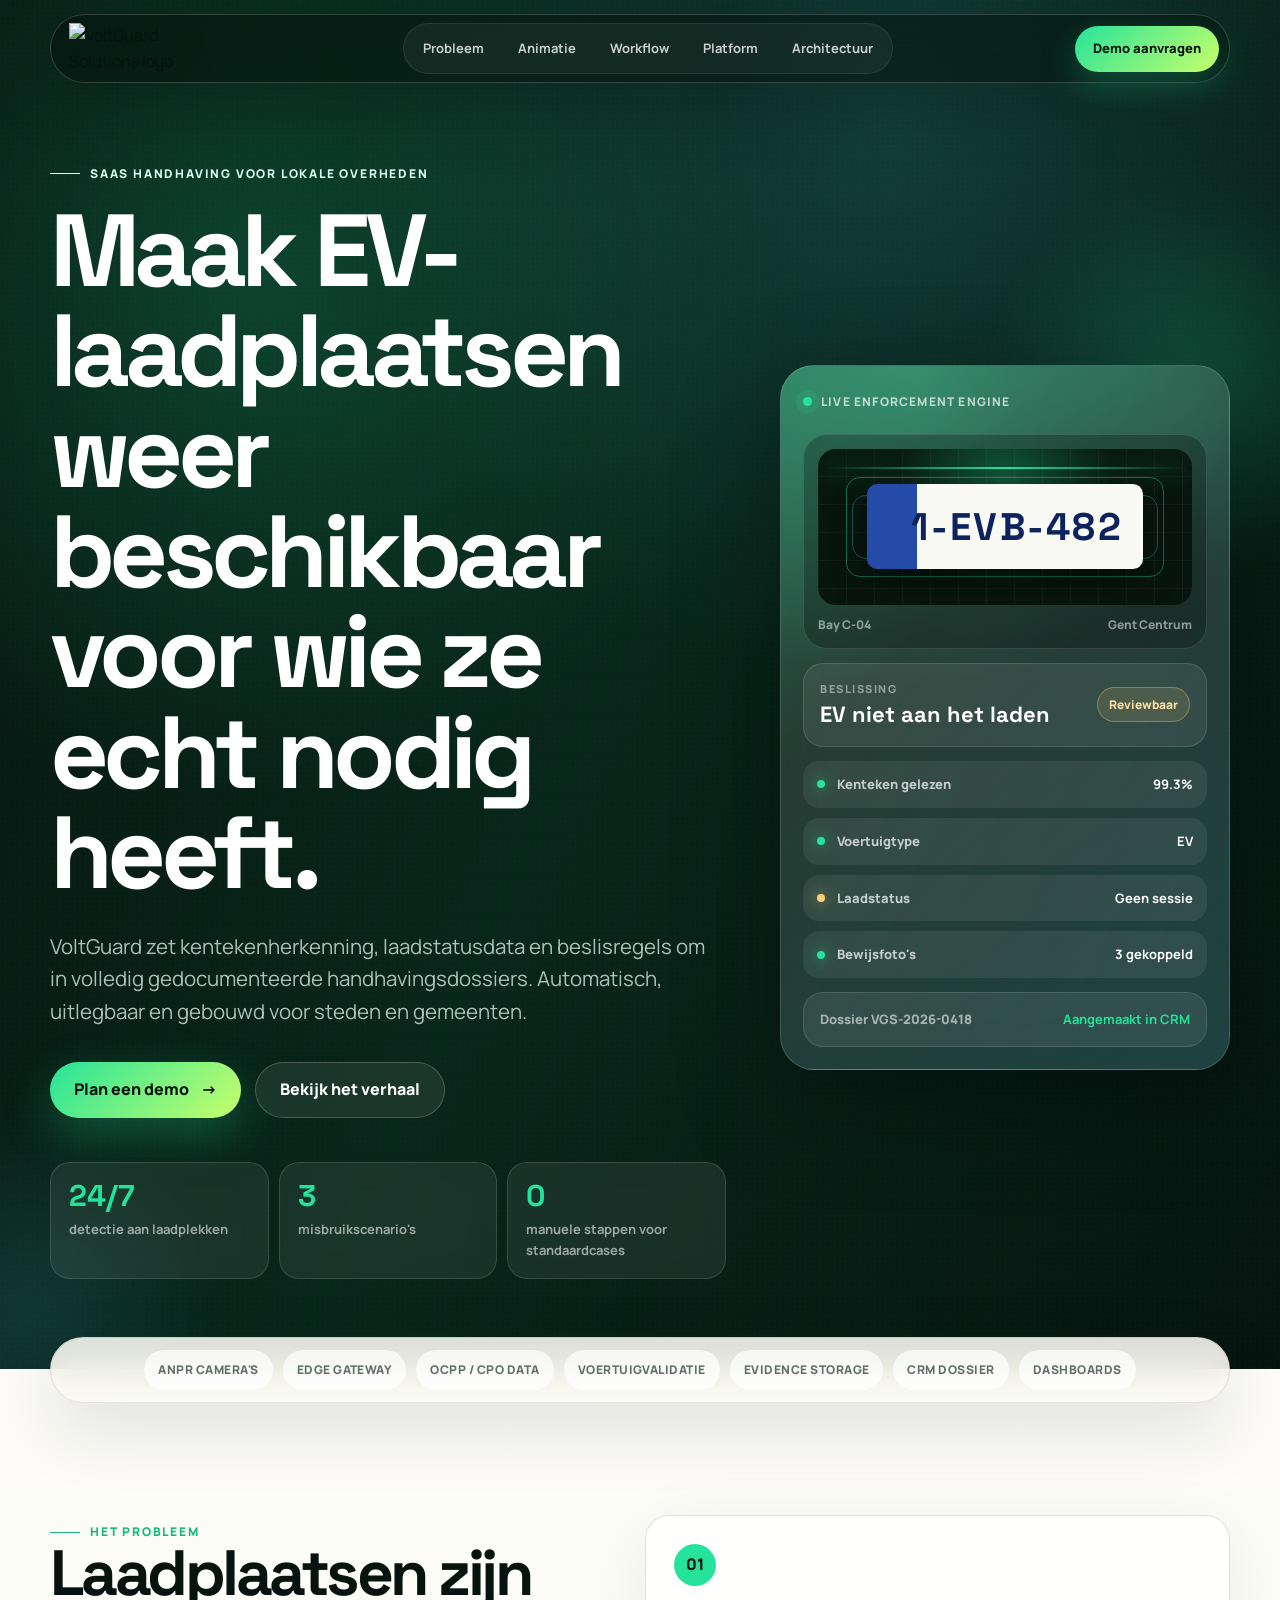
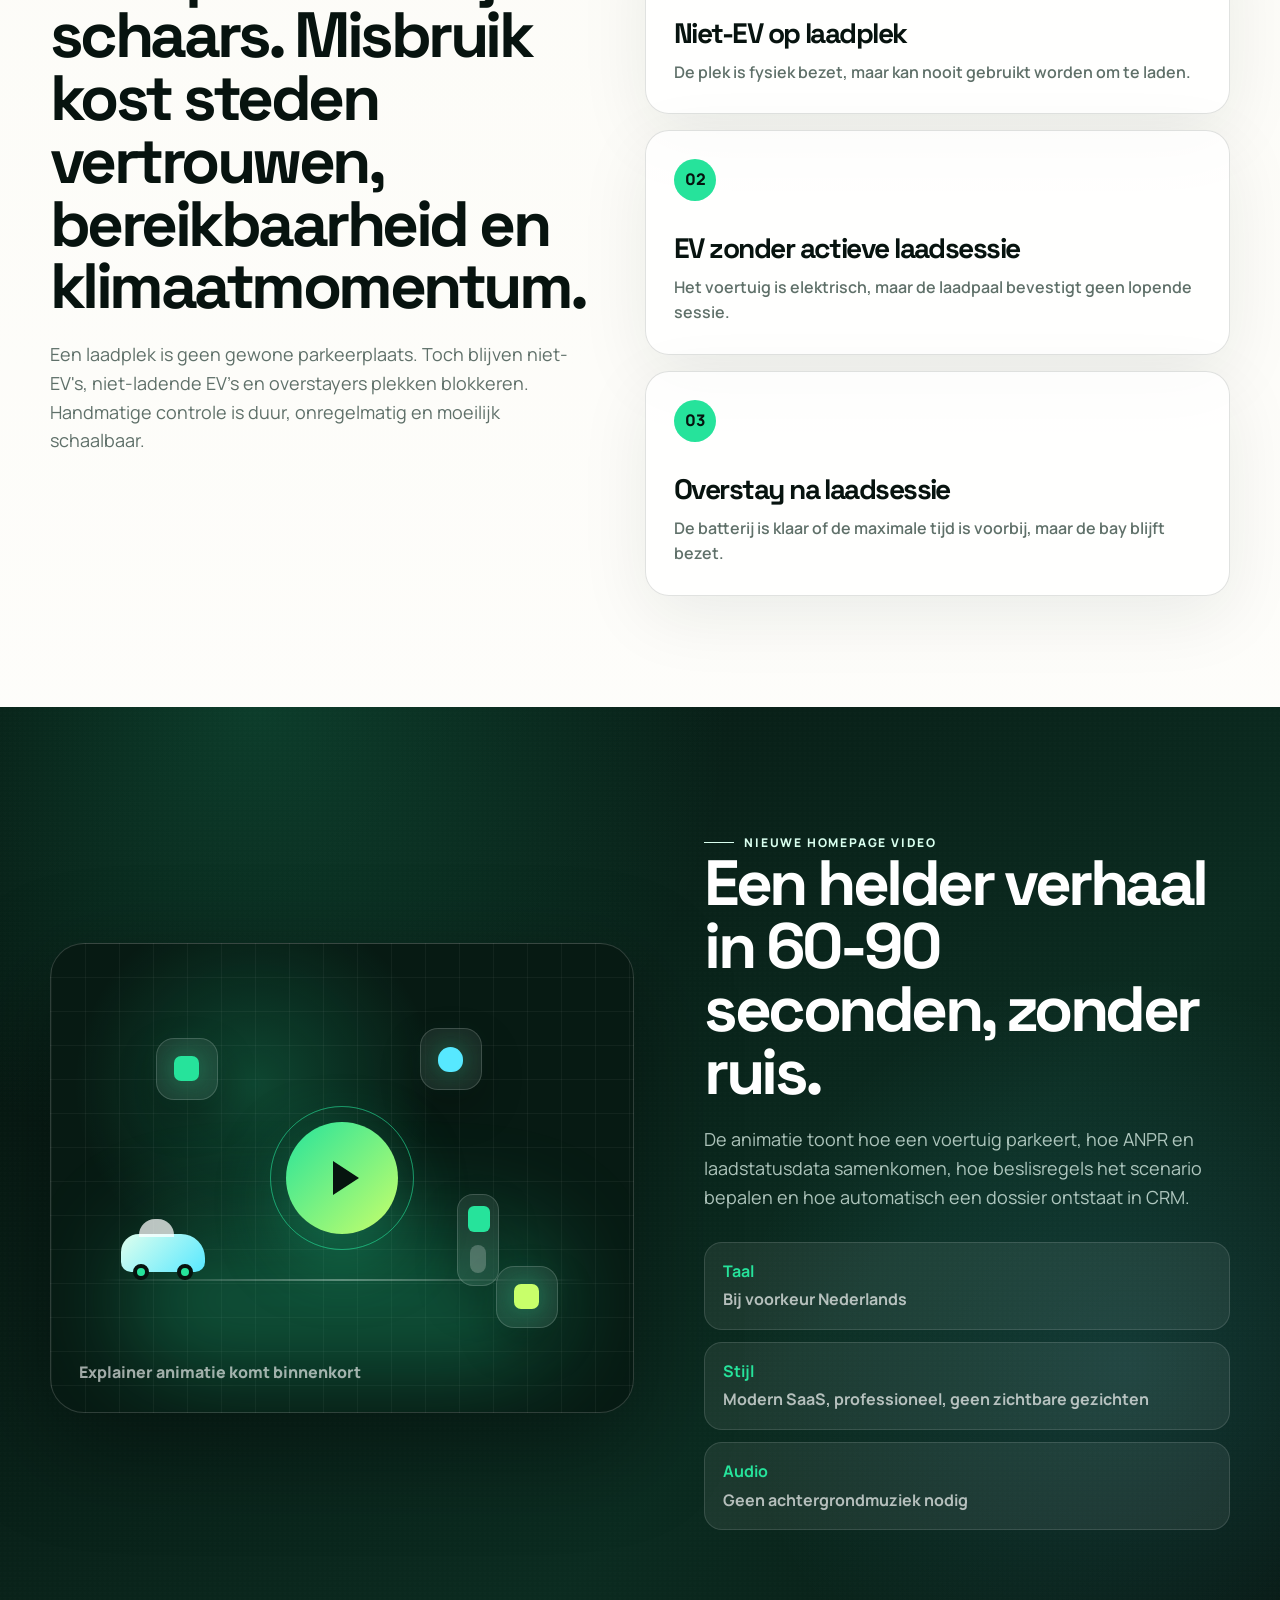
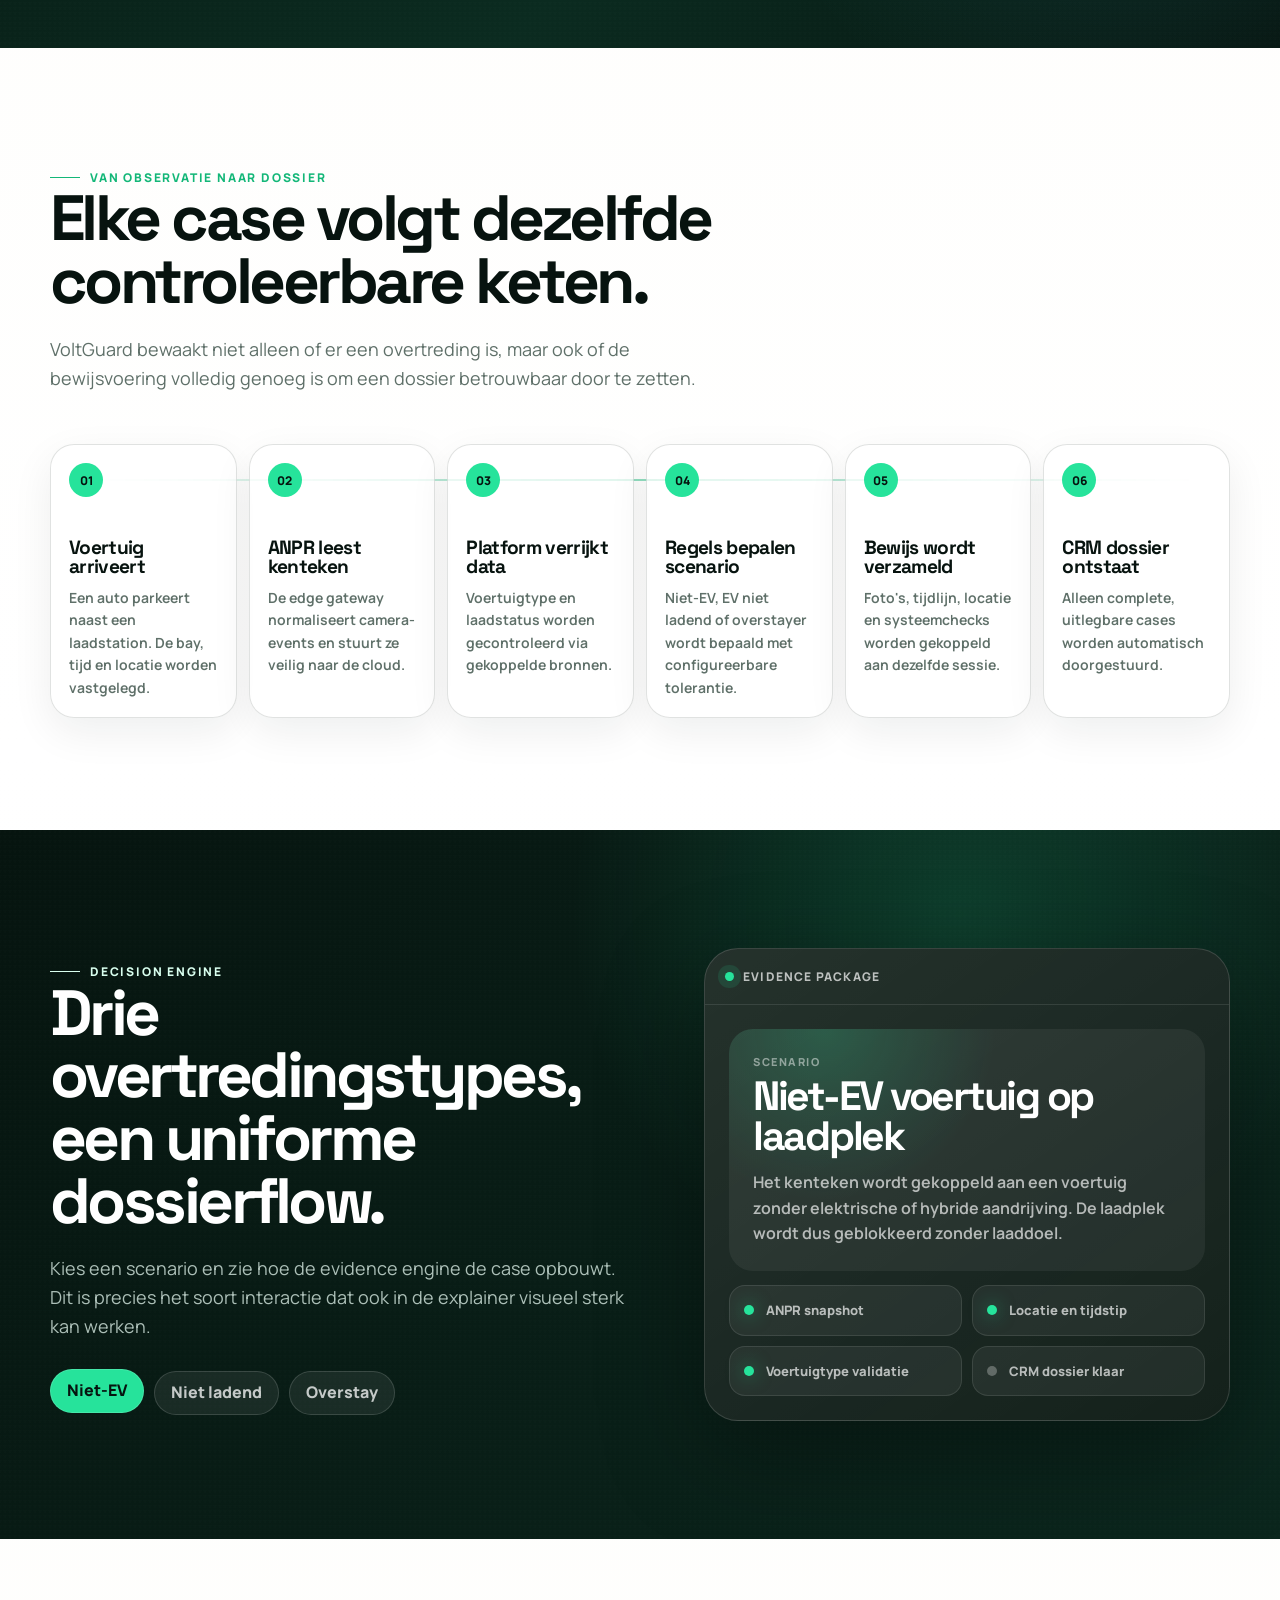
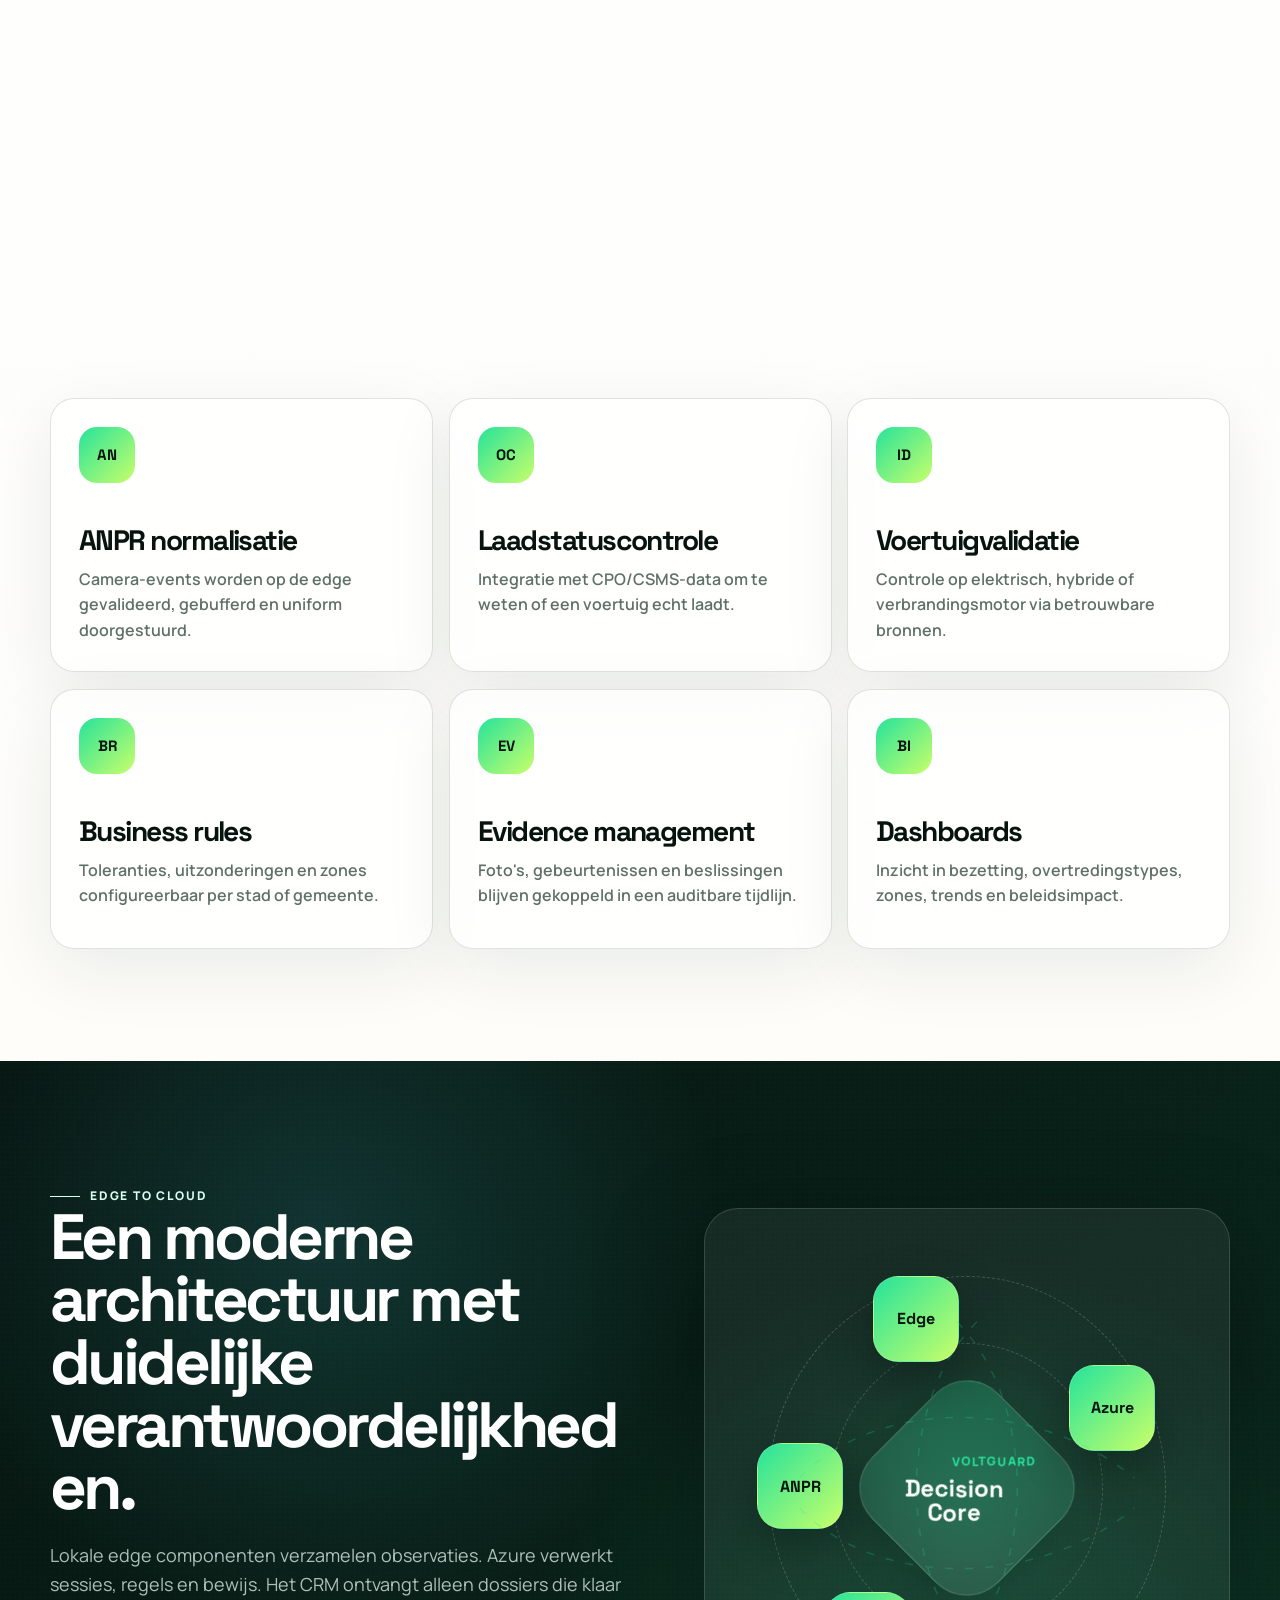
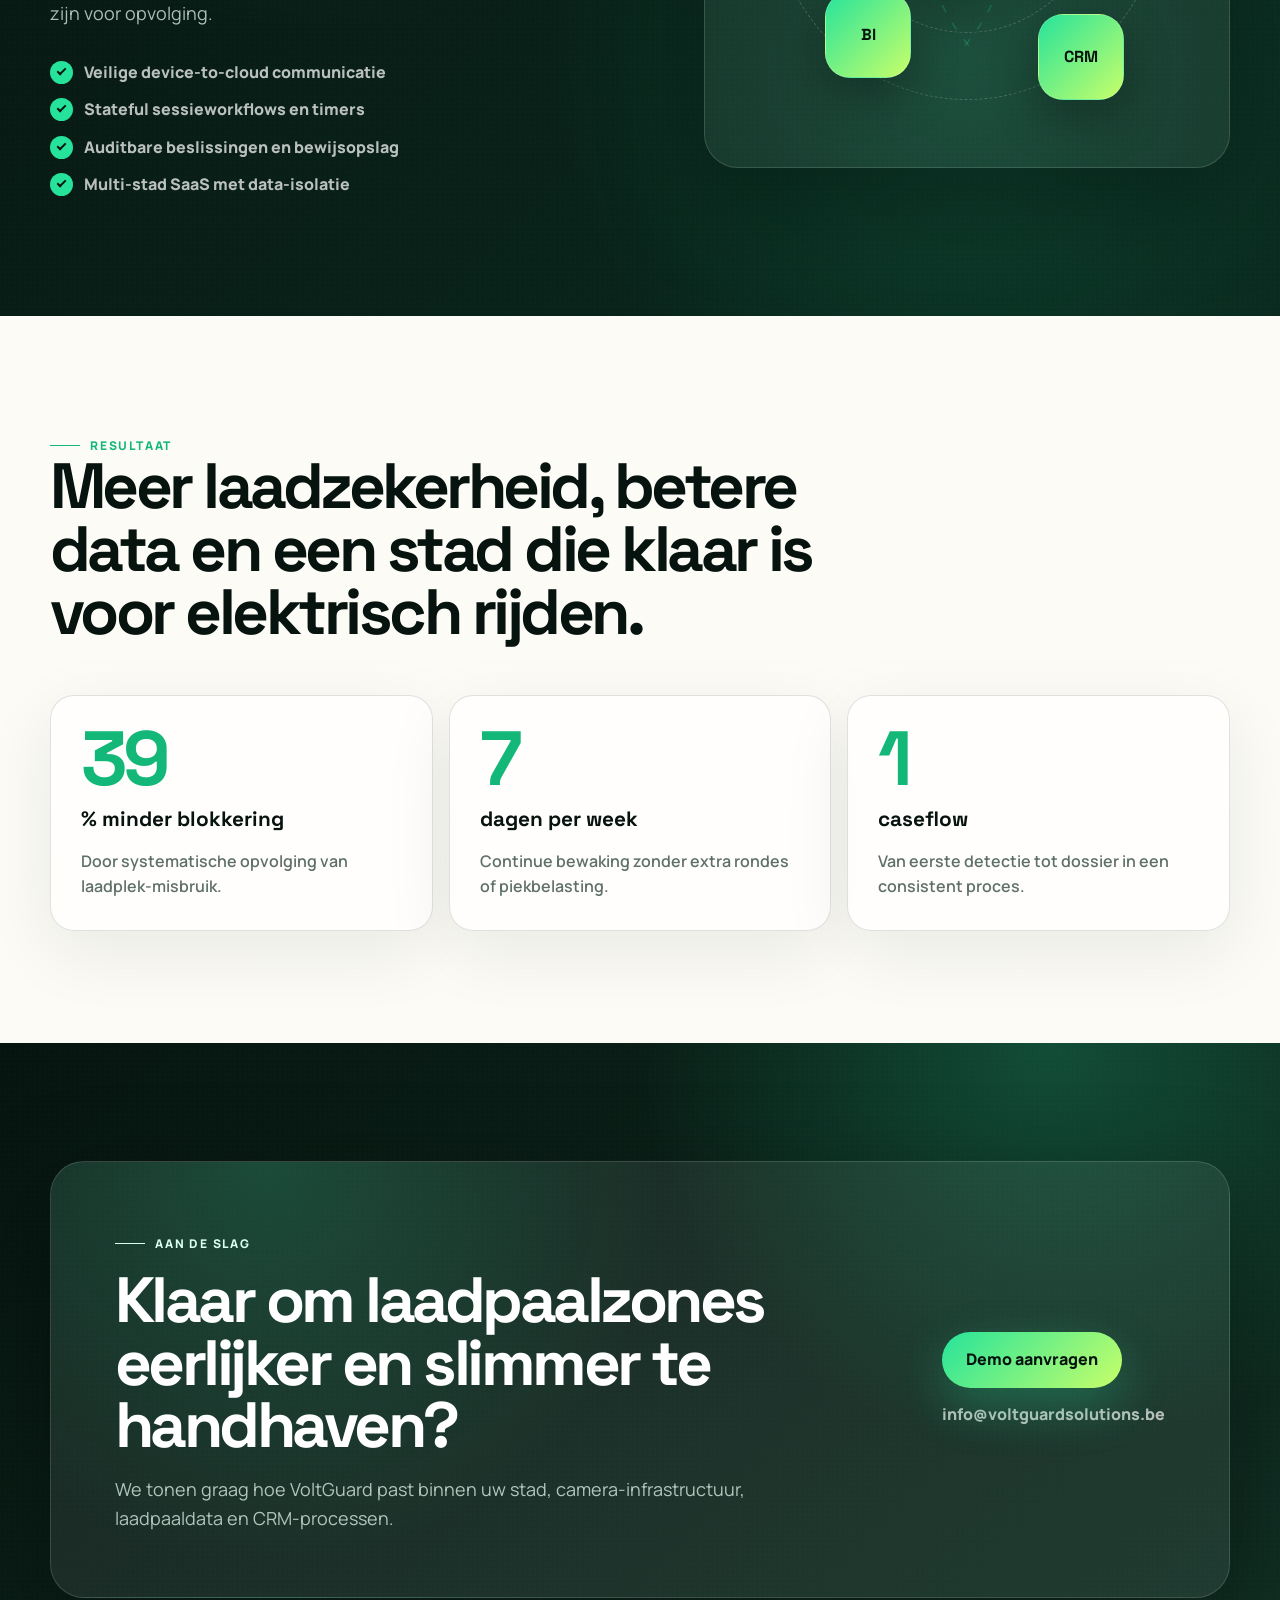
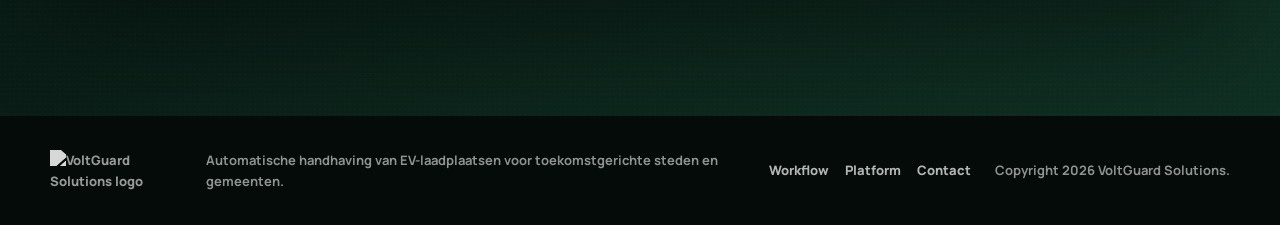
==== index.html @ af129816 "Update index.html" ====
<!DOCTYPE html>
<html lang="nl">
<head>
  <meta charset="UTF-8">
  <meta name="viewport" content="width=device-width, initial-scale=1.0">
  <title>VoltGuard Solutions | Automatische handhaving van laadpaalzones</title>
  <meta name="description" content="VoltGuard Solutions helpt gemeenten EV-laadplaatsen eerlijk te houden met ANPR, laadstatuscontrole, intelligente besluitvorming en automatische handhavingsdossiers.">
  <meta name="theme-color" content="#06140f">
  <link rel="preconnect" href="https://fonts.googleapis.com">
  <link rel="preconnect" href="https://fonts.gstatic.com" crossorigin>
  <link href="https://fonts.googleapis.com/css2?family=Manrope:wght@400;500;600;700;800&family=Space+Grotesk:wght@500;600;700&display=swap" rel="stylesheet">
  <link rel="stylesheet" href="style.css">
  <script defer src="script.js"></script>
</head>
<body>
  <div class="scroll-progress" id="scroll-progress" aria-hidden="true"></div>

  <header class="site-header" id="site-header">
    <div class="container nav-shell">
      <a class="brand" href="#home" aria-label="VoltGuard Solutions home">
        <img src="logo (transparant).png" alt="VoltGuard Solutions logo">
      </a>

      <nav class="primary-nav" aria-label="Hoofdnavigatie">
        <a href="#probleem">Probleem</a>
        <a href="#video">Animatie</a>
        <a href="#workflow">Workflow</a>
        <a href="#platform">Platform</a>
        <a href="#architectuur">Architectuur</a>
      </nav>

      <a class="nav-cta magnetic" href="mailto:info@voltguardsolutions.be?subject=Demo%20VoltGuard%20Solutions">Demo aanvragen</a>

      <button class="menu-toggle" type="button" aria-label="Menu openen" aria-expanded="false" aria-controls="mobile-nav">
        <span></span>
        <span></span>
      </button>
    </div>

    <div class="mobile-nav" id="mobile-nav" aria-hidden="true">
      <a href="#probleem">Probleem</a>
      <a href="#video">Animatie</a>
      <a href="#workflow">Workflow</a>
      <a href="#platform">Platform</a>
      <a href="#architectuur">Architectuur</a>
      <a href="mailto:info@voltguardsolutions.be?subject=Demo%20VoltGuard%20Solutions">Demo aanvragen</a>
    </div>
  </header>

  <main>
    <section class="hero section-dark" id="home">
      <video class="hero-video" autoplay muted loop playsinline preload="metadata" aria-hidden="true">
        <source src="Background video" type="video/mp4">
      </video>
      <div class="video-wash" aria-hidden="true"></div>
      <div class="noise" aria-hidden="true"></div>
      <div class="hero-orb hero-orb-one" aria-hidden="true"></div>
      <div class="hero-orb hero-orb-two" aria-hidden="true"></div>

      <div class="container hero-grid">
        <div class="hero-copy reveal">
          <p class="eyebrow">
            <span></span>
            SaaS handhaving voor lokale overheden
          </p>
          <h1>Maak EV-laadplaatsen weer beschikbaar voor wie ze echt nodig heeft.</h1>
          <p class="hero-lede">VoltGuard zet kentekenherkenning, laadstatusdata en beslisregels om in volledig gedocumenteerde handhavingsdossiers. Automatisch, uitlegbaar en gebouwd voor steden en gemeenten.</p>

          <div class="hero-actions">
            <a class="button button-primary magnetic" href="mailto:info@voltguardsolutions.be?subject=Demo%20VoltGuard%20Solutions">
              Plan een demo
              <span aria-hidden="true">-></span>
            </a>
            <a class="button button-ghost" href="#video">Bekijk het verhaal</a>
          </div>

          <div class="hero-proof" aria-label="Belangrijkste platformeigenschappen">
            <div>
              <strong>24/7</strong>
              <span>detectie aan laadplekken</span>
            </div>
            <div>
              <strong>3</strong>
              <span>misbruikscenario's</span>
            </div>
            <div>
              <strong>0</strong>
              <span>manuele stappen voor standaardcases</span>
            </div>
          </div>
        </div>

        <div class="hero-panel reveal" data-tilt>
          <div class="panel-topline">
            <span class="live-dot"></span>
            Live enforcement engine
          </div>

          <div class="plate-scan">
            <div class="scan-frame">
              <span class="scan-line" aria-hidden="true"></span>
              <div class="license-plate">1-EVB-482</div>
            </div>
            <div class="scan-meta">
              <span>Bay C-04</span>
              <span>Gent Centrum</span>
            </div>
          </div>

          <div class="decision-card">
            <div>
              <span class="mini-label">Beslissing</span>
              <strong>EV niet aan het laden</strong>
            </div>
            <span class="severity">Reviewbaar</span>
          </div>

          <div class="signal-stack" aria-label="Datacontroles">
            <div class="signal-row is-ok">
              <span>Kenteken gelezen</span>
              <strong>99.3%</strong>
            </div>
            <div class="signal-row is-ok">
              <span>Voertuigtype</span>
              <strong>EV</strong>
            </div>
            <div class="signal-row is-warning">
              <span>Laadstatus</span>
              <strong>Geen sessie</strong>
            </div>
            <div class="signal-row is-ok">
              <span>Bewijsfoto's</span>
              <strong>3 gekoppeld</strong>
            </div>
          </div>

          <div class="case-footer">
            <span>Dossier VGS-2026-0418</span>
            <strong>Aangemaakt in CRM</strong>
          </div>
        </div>
      </div>
    </section>

    <section class="trust-band" aria-label="Platformintegraties">
      <div class="container trust-track">
        <span>ANPR camera's</span>
        <span>Edge gateway</span>
        <span>OCPP / CPO data</span>
        <span>Voertuigvalidatie</span>
        <span>Evidence storage</span>
        <span>CRM dossier</span>
        <span>Dashboards</span>
      </div>
    </section>

    <section class="problem section-light" id="probleem">
      <div class="container split-layout">
        <div class="section-intro reveal">
          <p class="eyebrow dark">
            <span></span>
            Het probleem
          </p>
          <h2>Laadplaatsen zijn schaars. Misbruik kost steden vertrouwen, bereikbaarheid en klimaatmomentum.</h2>
          <p>Een laadplek is geen gewone parkeerplaats. Toch blijven niet-EV's, niet-ladende EV's en overstayers plekken blokkeren. Handmatige controle is duur, onregelmatig en moeilijk schaalbaar.</p>
        </div>

        <div class="problem-grid">
          <article class="problem-card reveal" data-tilt>
            <span class="card-index">01</span>
            <h3>Niet-EV op laadplek</h3>
            <p>De plek is fysiek bezet, maar kan nooit gebruikt worden om te laden.</p>
          </article>
          <article class="problem-card reveal" data-tilt>
            <span class="card-index">02</span>
            <h3>EV zonder actieve laadsessie</h3>
            <p>Het voertuig is elektrisch, maar de laadpaal bevestigt geen lopende sessie.</p>
          </article>
          <article class="problem-card reveal" data-tilt>
            <span class="card-index">03</span>
            <h3>Overstay na laadsessie</h3>
            <p>De batterij is klaar of de maximale tijd is voorbij, maar de bay blijft bezet.</p>
          </article>
        </div>
      </div>
    </section>

    <section class="video-section section-dark" id="video">
      <div class="noise" aria-hidden="true"></div>
      <div class="container video-grid">
        <div class="video-stage reveal" data-tilt>
          <div class="video-card">
            <div class="video-glow" aria-hidden="true"></div>
            <button class="play-teaser" type="button" aria-label="Animatie teaser afspelen">
              <span></span>
            </button>
            <div class="story-road" aria-hidden="true">
              <div class="road-line"></div>
              <div class="story-car">
                <span></span>
              </div>
              <div class="charger">
                <span></span>
                <span></span>
              </div>
              <div class="camera-node"></div>
              <div class="cloud-node"></div>
              <div class="case-node"></div>
            </div>
            <p>Explainer animatie komt binnenkort</p>
          </div>
        </div>

        <div class="section-intro reveal">
          <p class="eyebrow">
            <span></span>
            Nieuwe homepage video
          </p>
          <h2>Een helder verhaal in 60-90 seconden, zonder ruis.</h2>
          <p>De animatie toont hoe een voertuig parkeert, hoe ANPR en laadstatusdata samenkomen, hoe beslisregels het scenario bepalen en hoe automatisch een dossier ontstaat in CRM.</p>

          <div class="creative-brief">
            <div>
              <strong>Taal</strong>
              <span>Bij voorkeur Nederlands</span>
            </div>
            <div>
              <strong>Stijl</strong>
              <span>Modern SaaS, professioneel, geen zichtbare gezichten</span>
            </div>
            <div>
              <strong>Audio</strong>
              <span>Geen achtergrondmuziek nodig</span>
            </div>
          </div>
        </div>
      </div>
    </section>

    <section class="workflow section-light" id="workflow">
      <div class="container">
        <div class="section-heading reveal">
          <p class="eyebrow dark">
            <span></span>
            Van observatie naar dossier
          </p>
          <h2>Elke case volgt dezelfde controleerbare keten.</h2>
          <p>VoltGuard bewaakt niet alleen of er een overtreding is, maar ook of de bewijsvoering volledig genoeg is om een dossier betrouwbaar door te zetten.</p>
        </div>

        <div class="timeline" aria-label="VoltGuard workflow">
          <article class="timeline-step reveal">
            <span>01</span>
            <h3>Voertuig arriveert</h3>
            <p>Een auto parkeert naast een laadstation. De bay, tijd en locatie worden vastgelegd.</p>
          </article>
          <article class="timeline-step reveal">
            <span>02</span>
            <h3>ANPR leest kenteken</h3>
            <p>De edge gateway normaliseert camera-events en stuurt ze veilig naar de cloud.</p>
          </article>
          <article class="timeline-step reveal">
            <span>03</span>
            <h3>Platform verrijkt data</h3>
            <p>Voertuigtype en laadstatus worden gecontroleerd via gekoppelde bronnen.</p>
          </article>
          <article class="timeline-step reveal">
            <span>04</span>
            <h3>Regels bepalen scenario</h3>
            <p>Niet-EV, EV niet ladend of overstayer wordt bepaald met configureerbare tolerantie.</p>
          </article>
          <article class="timeline-step reveal">
            <span>05</span>
            <h3>Bewijs wordt verzameld</h3>
            <p>Foto's, tijdlijn, locatie en systeemchecks worden gekoppeld aan dezelfde sessie.</p>
          </article>
          <article class="timeline-step reveal">
            <span>06</span>
            <h3>CRM dossier ontstaat</h3>
            <p>Alleen complete, uitlegbare cases worden automatisch doorgestuurd.</p>
          </article>
        </div>
      </div>
    </section>

    <section class="simulator section-dark" aria-label="Interactieve scenario simulator">
      <div class="noise" aria-hidden="true"></div>
      <div class="container simulator-grid">
        <div class="section-intro reveal">
          <p class="eyebrow">
            <span></span>
            Decision engine
          </p>
          <h2>Drie overtredingstypes, een uniforme dossierflow.</h2>
          <p>Kies een scenario en zie hoe de evidence engine de case opbouwt. Dit is precies het soort interactie dat ook in de explainer visueel sterk kan werken.</p>
          <div class="scenario-tabs" role="tablist" aria-label="Overtredingstypes">
            <button class="scenario-tab is-active" type="button" role="tab" aria-selected="true" data-scenario="nonEv">Niet-EV</button>
            <button class="scenario-tab" type="button" role="tab" aria-selected="false" data-scenario="notCharging">Niet ladend</button>
            <button class="scenario-tab" type="button" role="tab" aria-selected="false" data-scenario="overstay">Overstay</button>
          </div>
        </div>

        <div class="scenario-console reveal" data-tilt>
          <div class="console-header">
            <span></span>
            Evidence package
          </div>
          <div class="console-body">
            <div class="console-main">
              <span class="mini-label">Scenario</span>
              <h3 id="scenario-title">Niet-EV voertuig op laadplek</h3>
              <p id="scenario-copy">Het kenteken wordt gekoppeld aan een voertuig zonder elektrische of hybride aandrijving. De laadplek wordt dus geblokkeerd zonder laaddoel.</p>
            </div>
            <div class="evidence-list" id="scenario-evidence" aria-live="polite">
              <div class="evidence-item is-complete">ANPR snapshot</div>
              <div class="evidence-item is-complete">Locatie en tijdstip</div>
              <div class="evidence-item is-complete">Voertuigtype validatie</div>
              <div class="evidence-item">CRM dossier klaar</div>
            </div>
          </div>
        </div>
      </div>
    </section>

    <section class="platform section-light" id="platform">
      <div class="container">
        <div class="section-heading reveal">
          <p class="eyebrow dark">
            <span></span>
            Platform
          </p>
          <h2>Alles wat een gemeente nodig heeft om laadpaalzones eerlijk te beheren.</h2>
          <p>Geen losse camera-tool, geen dashboard zonder actie, maar een complete keten van detectie tot dossier en beleidsinzichten.</p>
        </div>

        <div class="feature-grid">
          <article class="feature-card reveal" data-tilt>
            <div class="feature-icon">AN</div>
            <h3>ANPR normalisatie</h3>
            <p>Camera-events worden op de edge gevalideerd, gebufferd en uniform doorgestuurd.</p>
          </article>
          <article class="feature-card reveal" data-tilt>
            <div class="feature-icon">OC</div>
            <h3>Laadstatuscontrole</h3>
            <p>Integratie met CPO/CSMS-data om te weten of een voertuig echt laadt.</p>
          </article>
          <article class="feature-card reveal" data-tilt>
            <div class="feature-icon">ID</div>
            <h3>Voertuigvalidatie</h3>
            <p>Controle op elektrisch, hybride of verbrandingsmotor via betrouwbare bronnen.</p>
          </article>
          <article class="feature-card reveal" data-tilt>
            <div class="feature-icon">BR</div>
            <h3>Business rules</h3>
            <p>Toleranties, uitzonderingen en zones configureerbaar per stad of gemeente.</p>
          </article>
          <article class="feature-card reveal" data-tilt>
            <div class="feature-icon">EV</div>
            <h3>Evidence management</h3>
            <p>Foto's, gebeurtenissen en beslissingen blijven gekoppeld in een auditbare tijdlijn.</p>
          </article>
          <article class="feature-card reveal" data-tilt>
            <div class="feature-icon">BI</div>
            <h3>Dashboards</h3>
            <p>Inzicht in bezetting, overtredingstypes, zones, trends en beleidsimpact.</p>
          </article>
        </div>
      </div>
    </section>

    <section class="architecture section-dark" id="architectuur">
      <div class="noise" aria-hidden="true"></div>
      <div class="container architecture-grid">
        <div class="section-intro reveal">
          <p class="eyebrow">
            <span></span>
            Edge to cloud
          </p>
          <h2>Een moderne architectuur met duidelijke verantwoordelijkheden.</h2>
          <p>Lokale edge componenten verzamelen observaties. Azure verwerkt sessies, regels en bewijs. Het CRM ontvangt alleen dossiers die klaar zijn voor opvolging.</p>

          <ul class="check-list">
            <li>Veilige device-to-cloud communicatie</li>
            <li>Stateful sessieworkflows en timers</li>
            <li>Auditbare beslissingen en bewijsopslag</li>
            <li>Multi-stad SaaS met data-isolatie</li>
          </ul>
        </div>

        <div class="orbit-map reveal" data-tilt aria-label="Architectuurdiagram">
          <div class="orbit-ring"></div>
          <div class="orbit-ring ring-two"></div>
          <div class="orbit-core">
            <span>VoltGuard</span>
            <strong>Decision Core</strong>
          </div>
          <div class="orbit-node node-camera">ANPR</div>
          <div class="orbit-node node-edge">Edge</div>
          <div class="orbit-node node-cloud">Azure</div>
          <div class="orbit-node node-crm">CRM</div>
          <div class="orbit-node node-bi">BI</div>
          <svg class="orbit-lines" viewBox="0 0 520 520" aria-hidden="true">
            <path d="M94 250 C170 170, 330 170, 426 250" />
            <path d="M94 280 C170 360, 330 360, 426 280" />
            <path d="M250 95 C330 175, 330 345, 250 425" />
            <path d="M270 95 C190 175, 190 345, 270 425" />
          </svg>
        </div>
      </div>
    </section>

    <section class="outcomes section-light">
      <div class="container">
        <div class="section-heading reveal">
          <p class="eyebrow dark">
            <span></span>
            Resultaat
          </p>
          <h2>Meer laadzekerheid, betere data en een stad die klaar is voor elektrisch rijden.</h2>
        </div>

        <div class="outcome-grid">
          <article class="outcome-card reveal">
            <strong data-count="40">0</strong>
            <span>% minder blokkering</span>
            <p>Door systematische opvolging van laadplek-misbruik.</p>
          </article>
          <article class="outcome-card reveal">
            <strong data-count="7">0</strong>
            <span>dagen per week</span>
            <p>Continue bewaking zonder extra rondes of piekbelasting.</p>
          </article>
          <article class="outcome-card reveal">
            <strong data-count="1">0</strong>
            <span>caseflow</span>
            <p>Van eerste detectie tot dossier in een consistent proces.</p>
          </article>
        </div>
      </div>
    </section>

    <section class="contact section-dark" id="contact">
      <div class="noise" aria-hidden="true"></div>
      <div class="container contact-card reveal">
        <div>
          <p class="eyebrow">
            <span></span>
            Aan de slag
          </p>
          <h2>Klaar om laadpaalzones eerlijker en slimmer te handhaven?</h2>
          <p>We tonen graag hoe VoltGuard past binnen uw stad, camera-infrastructuur, laadpaaldata en CRM-processen.</p>
        </div>
        <div class="contact-actions">
          <a class="button button-primary magnetic" href="mailto:info@voltguardsolutions.be?subject=Demo%20VoltGuard%20Solutions">Demo aanvragen</a>
          <a class="mail-link" href="mailto:info@voltguardsolutions.be">info@voltguardsolutions.be</a>
        </div>
      </div>
    </section>
  </main>

  <footer class="footer">
    <div class="container footer-inner">
      <a class="footer-brand" href="#home" aria-label="VoltGuard Solutions home">
        <img src="logo (transparant).png" alt="VoltGuard Solutions logo">
      </a>
      <p>Automatische handhaving van EV-laadplaatsen voor toekomstgerichte steden en gemeenten.</p>
      <nav aria-label="Footer navigatie">
        <a href="#workflow">Workflow</a>
        <a href="#platform">Platform</a>
        <a href="#contact">Contact</a>
      </nav>
      <span>Copyright 2026 VoltGuard Solutions.</span>
    </div>
  </footer>
</body>
</html>
---- style.css ----
/* ===========================
   RESET, TOKENS & BASE
   =========================== */
*, *::before, *::after {
  box-sizing: border-box;
}

* {
  margin: 0;
  padding: 0;
}

:root {
  --ink: #07130f;
  --ink-2: #0c2119;
  --deep: #06140f;
  --forest: #0d2e22;
  --green: #26e39b;
  --green-2: #13b778;
  --mint: #d9ffef;
  --lime: #c8ff6a;
  --aqua: #57e8ff;
  --cream: #f5f2e8;
  --paper: #fbfaf3;
  --paper-2: #edf7ef;
  --line: rgba(7, 19, 15, 0.12);
  --muted: #5f7069;
  --muted-dark: rgba(236, 255, 246, 0.72);
  --white: #ffffff;
  --danger: #ff6d5f;
  --warning: #ffce73;
  --shadow-soft: 0 24px 70px rgba(11, 39, 29, 0.13);
  --shadow-dark: 0 32px 100px rgba(0, 0, 0, 0.35);
  --radius-lg: 34px;
  --radius-md: 24px;
  --radius-sm: 16px;
  --container: 1180px;
  --header-h: 78px;
  --ease-out: cubic-bezier(0.16, 1, 0.3, 1);
}

html {
  scroll-behavior: smooth;
  scroll-padding-top: calc(var(--header-h) + 20px);
}

body {
  min-width: 320px;
  color: var(--ink);
  background:
    radial-gradient(circle at 0 0, rgba(38, 227, 155, 0.11), transparent 32rem),
    linear-gradient(180deg, var(--paper) 0%, #ffffff 48%, var(--paper) 100%);
  font-family: "Manrope", sans-serif;
  line-height: 1.6;
  overflow-x: hidden;
}

body.menu-open {
  overflow: hidden;
}

img, svg, video {
  display: block;
  max-width: 100%;
}

a {
  color: inherit;
}

button,
input,
textarea,
select {
  font: inherit;
}

::selection {
  color: var(--deep);
  background: var(--green);
}

.container {
  width: min(var(--container), calc(100% - 40px));
  margin-inline: auto;
}

.section-dark {
  position: relative;
  color: var(--white);
  background: var(--deep);
  overflow: hidden;
}

.section-light {
  position: relative;
  padding: 112px 0;
}

.noise {
  position: absolute;
  inset: 0;
  pointer-events: none;
  opacity: 0.18;
  mix-blend-mode: screen;
  background-image:
    linear-gradient(115deg, rgba(255, 255, 255, 0.03) 25%, transparent 25%),
    linear-gradient(245deg, rgba(255, 255, 255, 0.025) 25%, transparent 25%);
  background-size: 5px 5px;
}

.scroll-progress {
  position: fixed;
  top: 0;
  left: 0;
  z-index: 300;
  width: 0%;
  height: 3px;
  background: linear-gradient(90deg, var(--green), var(--aqua), var(--lime));
  box-shadow: 0 0 24px rgba(38, 227, 155, 0.8);
}

/* ===========================
   HEADER
   =========================== */
.site-header {
  position: fixed;
  top: 14px;
  left: 0;
  right: 0;
  z-index: 200;
  transition: transform 0.35s var(--ease-out);
}

.site-header.is-hidden {
  transform: translateY(-120%);
}

.nav-shell {
  display: flex;
  align-items: center;
  justify-content: space-between;
  min-height: 64px;
  gap: 20px;
  padding: 8px 10px 8px 18px;
  border: 1px solid rgba(255, 255, 255, 0.18);
  border-radius: 999px;
  background: rgba(6, 20, 15, 0.58);
  box-shadow: 0 18px 70px rgba(0, 0, 0, 0.2);
  backdrop-filter: blur(22px);
}

.site-header.is-scrolled .nav-shell {
  background: rgba(6, 20, 15, 0.82);
  border-color: rgba(38, 227, 155, 0.22);
}

.brand {
  display: inline-flex;
  align-items: center;
  flex: 0 0 auto;
  text-decoration: none;
}

.brand img {
  width: 152px;
  height: auto;
  filter: drop-shadow(0 10px 30px rgba(0, 0, 0, 0.25));
}

.primary-nav {
  display: flex;
  align-items: center;
  justify-content: center;
  gap: 6px;
  padding: 5px;
  border: 1px solid rgba(255, 255, 255, 0.08);
  border-radius: 999px;
  background: rgba(255, 255, 255, 0.05);
}

.primary-nav a {
  position: relative;
  border-radius: 999px;
  padding: 9px 14px;
  color: rgba(255, 255, 255, 0.78);
  font-size: 13px;
  font-weight: 700;
  text-decoration: none;
  transition: color 0.2s, background 0.2s;
}

.primary-nav a:hover,
.primary-nav a.is-active {
  color: var(--white);
  background: rgba(255, 255, 255, 0.1);
}

.nav-cta {
  display: inline-flex;
  align-items: center;
  justify-content: center;
  min-height: 46px;
  padding: 0 18px;
  border-radius: 999px;
  color: var(--deep);
  background: linear-gradient(135deg, var(--green), var(--lime));
  font-size: 13px;
  font-weight: 800;
  text-decoration: none;
  box-shadow: 0 12px 34px rgba(38, 227, 155, 0.26);
}

.menu-toggle {
  display: none;
  position: relative;
  width: 46px;
  height: 46px;
  border: 0;
  border-radius: 50%;
  color: var(--white);
  background: rgba(255, 255, 255, 0.12);
  cursor: pointer;
}

.menu-toggle span {
  position: absolute;
  left: 13px;
  width: 20px;
  height: 2px;
  border-radius: 999px;
  background: currentColor;
  transition: transform 0.25s var(--ease-out);
}

.menu-toggle span:first-child {
  top: 18px;
}

.menu-toggle span:last-child {
  top: 27px;
}

.menu-toggle[aria-expanded="true"] span:first-child {
  transform: translateY(4.5px) rotate(45deg);
}

.menu-toggle[aria-expanded="true"] span:last-child {
  transform: translateY(-4.5px) rotate(-45deg);
}

.mobile-nav {
  display: none;
  width: min(var(--container), calc(100% - 40px));
  margin: 10px auto 0;
  padding: 18px;
  border: 1px solid rgba(255, 255, 255, 0.14);
  border-radius: 28px;
  background: rgba(6, 20, 15, 0.93);
  box-shadow: var(--shadow-dark);
  backdrop-filter: blur(24px);
}

.mobile-nav a {
  display: flex;
  align-items: center;
  justify-content: space-between;
  padding: 14px 10px;
  border-bottom: 1px solid rgba(255, 255, 255, 0.08);
  color: rgba(255, 255, 255, 0.82);
  font-weight: 800;
  text-decoration: none;
}

.mobile-nav a:last-child {
  border-bottom: 0;
  color: var(--green);
}

.mobile-nav.is-open {
  display: block;
  animation: menuIn 0.32s var(--ease-out);
}

@keyframes menuIn {
  from {
    opacity: 0;
    transform: translateY(-8px) scale(0.98);
  }

  to {
    opacity: 1;
    transform: translateY(0) scale(1);
  }
}

/* ===========================
   SHARED TYPOGRAPHY & BUTTONS
   =========================== */
.eyebrow {
  display: inline-flex;
  align-items: center;
  gap: 10px;
  color: var(--mint);
  font-size: 12px;
  font-weight: 900;
  letter-spacing: 0.15em;
  text-transform: uppercase;
}

.eyebrow span {
  width: 30px;
  height: 1px;
  background: currentColor;
}

.eyebrow.dark {
  color: var(--green-2);
}

h1,
h2,
h3 {
  font-family: "Space Grotesk", sans-serif;
  line-height: 0.98;
  letter-spacing: -0.055em;
  overflow-wrap: break-word;
}

h1 {
  margin-top: 18px;
  max-width: 820px;
  font-size: clamp(3.2rem, 8vw, 7.5rem);
}

h2 {
  font-size: clamp(2.4rem, 5vw, 5.2rem);
}

h3 {
  font-size: clamp(1.35rem, 2.2vw, 2rem);
}

.section-intro > p:not(.eyebrow),
.section-heading > p:not(.eyebrow) {
  max-width: 650px;
  margin-top: 22px;
  color: var(--muted);
  font-size: 18px;
}

.section-dark .section-intro > p:not(.eyebrow),
.section-dark .section-heading > p:not(.eyebrow) {
  color: var(--muted-dark);
}

.section-heading {
  max-width: 880px;
  margin-bottom: 52px;
}

.hero-copy,
.hero-panel,
.section-intro,
.section-heading,
.video-stage,
.video-card,
.scenario-console,
.orbit-map,
.contact-card,
.footer-inner {
  min-width: 0;
}

.button {
  position: relative;
  display: inline-flex;
  align-items: center;
  justify-content: center;
  gap: 12px;
  min-height: 56px;
  padding: 0 24px;
  border-radius: 999px;
  font-weight: 900;
  text-decoration: none;
  isolation: isolate;
  overflow: hidden;
  transition: transform 0.22s var(--ease-out), box-shadow 0.22s var(--ease-out);
}

.button::before {
  position: absolute;
  inset: 0;
  z-index: -1;
  content: "";
  transform: translateX(-115%) skewX(-18deg);
  background: linear-gradient(90deg, transparent, rgba(255, 255, 255, 0.38), transparent);
  transition: transform 0.65s var(--ease-out);
}

.button:hover::before {
  transform: translateX(115%) skewX(-18deg);
}

.button-primary {
  color: var(--deep);
  background: linear-gradient(135deg, var(--green), var(--lime));
  box-shadow: 0 18px 48px rgba(38, 227, 155, 0.28);
}

.button-primary:hover {
  transform: translateY(-3px);
  box-shadow: 0 24px 62px rgba(38, 227, 155, 0.36);
}

.button-ghost {
  color: var(--white);
  border: 1px solid rgba(255, 255, 255, 0.2);
  background: rgba(255, 255, 255, 0.08);
  backdrop-filter: blur(16px);
}

.button-ghost:hover {
  transform: translateY(-3px);
  border-color: rgba(255, 255, 255, 0.45);
  background: rgba(255, 255, 255, 0.13);
}

.mini-label {
  display: block;
  margin-bottom: 5px;
  color: rgba(255, 255, 255, 0.48);
  font-size: 11px;
  font-weight: 900;
  letter-spacing: 0.14em;
  text-transform: uppercase;
}

/* ===========================
   HERO
   =========================== */
.hero {
  min-height: 100svh;
  padding: 156px 0 90px;
  display: grid;
  align-items: center;
}

.hero-video,
.video-wash {
  position: absolute;
  inset: 0;
  width: 100%;
  height: 100%;
}

.hero-video {
  object-fit: cover;
  opacity: 0.32;
  filter: saturate(0.7) contrast(1.08);
}

.video-wash {
  background:
    radial-gradient(circle at 20% 20%, rgba(38, 227, 155, 0.2), transparent 35%),
    radial-gradient(circle at 70% 10%, rgba(87, 232, 255, 0.12), transparent 36%),
    linear-gradient(115deg, rgba(6, 20, 15, 0.95), rgba(8, 42, 29, 0.82) 48%, rgba(6, 20, 15, 0.94));
}

.hero-orb {
  position: absolute;
  width: 34vw;
  min-width: 300px;
  aspect-ratio: 1;
  border-radius: 50%;
  filter: blur(22px);
  opacity: 0.45;
  animation: floatOrb 10s ease-in-out infinite alternate;
}

.hero-orb-one {
  right: -10vw;
  top: 18vh;
  background: radial-gradient(circle, rgba(38, 227, 155, 0.48), transparent 63%);
}

.hero-orb-two {
  left: -15vw;
  bottom: -18vh;
  animation-delay: -4s;
  background: radial-gradient(circle, rgba(87, 232, 255, 0.28), transparent 65%);
}

@keyframes floatOrb {
  to {
    transform: translate3d(22px, -28px, 0) scale(1.08);
  }
}

.hero-grid {
  position: relative;
  z-index: 2;
  display: grid;
  grid-template-columns: minmax(0, 1.08fr) minmax(340px, 0.72fr);
  align-items: center;
  gap: 54px;
}

.hero-lede {
  max-width: 700px;
  margin: 26px 0 0;
  color: var(--muted-dark);
  font-size: clamp(1.05rem, 1.7vw, 1.28rem);
}

.hero-actions {
  display: flex;
  flex-wrap: wrap;
  align-items: center;
  gap: 14px;
  margin-top: 34px;
}

.hero-proof {
  display: grid;
  grid-template-columns: repeat(3, minmax(0, 1fr));
  gap: 10px;
  max-width: 720px;
  margin-top: 44px;
}

.hero-proof div {
  padding: 18px;
  border: 1px solid rgba(255, 255, 255, 0.13);
  border-radius: 20px;
  background: rgba(255, 255, 255, 0.07);
  backdrop-filter: blur(12px);
}

.hero-proof strong {
  display: block;
  color: var(--green);
  font-family: "Space Grotesk", sans-serif;
  font-size: 30px;
  line-height: 1;
}

.hero-proof span {
  display: block;
  margin-top: 8px;
  color: rgba(255, 255, 255, 0.58);
  font-size: 13px;
  font-weight: 700;
}

.hero-panel {
  position: relative;
  padding: 22px;
  border: 1px solid rgba(255, 255, 255, 0.16);
  border-radius: var(--radius-lg);
  background:
    linear-gradient(145deg, rgba(255, 255, 255, 0.16), rgba(255, 255, 255, 0.06)),
    radial-gradient(circle at 30% 0, rgba(38, 227, 155, 0.32), transparent 42%);
  box-shadow: var(--shadow-dark);
  backdrop-filter: blur(24px);
  transform-style: preserve-3d;
}

.hero-panel::before {
  position: absolute;
  inset: -1px;
  z-index: -1;
  content: "";
  border-radius: inherit;
  background: linear-gradient(135deg, rgba(38, 227, 155, 0.45), transparent 35%, rgba(87, 232, 255, 0.3));
  opacity: 0.5;
}

.panel-topline,
.console-header {
  display: inline-flex;
  align-items: center;
  gap: 9px;
  color: rgba(255, 255, 255, 0.7);
  font-size: 12px;
  font-weight: 900;
  letter-spacing: 0.1em;
  text-transform: uppercase;
}

.live-dot,
.console-header span {
  width: 9px;
  height: 9px;
  border-radius: 50%;
  background: var(--green);
  box-shadow: 0 0 0 7px rgba(38, 227, 155, 0.12);
  animation: pulse 1.6s ease-in-out infinite;
}

@keyframes pulse {
  50% {
    box-shadow: 0 0 0 13px rgba(38, 227, 155, 0);
  }
}

.plate-scan {
  margin-top: 20px;
  padding: 14px;
  border: 1px solid rgba(255, 255, 255, 0.12);
  border-radius: 24px;
  background: rgba(0, 0, 0, 0.25);
}

.scan-frame {
  position: relative;
  display: grid;
  min-height: 156px;
  place-items: center;
  overflow: hidden;
  border-radius: 18px;
  background:
    linear-gradient(90deg, rgba(255, 255, 255, 0.04) 1px, transparent 1px),
    linear-gradient(0deg, rgba(255, 255, 255, 0.04) 1px, transparent 1px),
    radial-gradient(circle at 50% 20%, rgba(38, 227, 155, 0.28), transparent 48%),
    #08150f;
  background-size: 28px 28px, 28px 28px, 100% 100%, 100% 100%;
}

.scan-frame::before,
.scan-frame::after {
  position: absolute;
  inset: 28px;
  content: "";
  border: 1px solid rgba(38, 227, 155, 0.4);
  border-radius: 14px;
}

.scan-frame::after {
  inset: 46px 34px;
  border-color: rgba(87, 232, 255, 0.3);
}

.scan-line {
  position: absolute;
  left: 0;
  right: 0;
  top: 18px;
  height: 2px;
  background: linear-gradient(90deg, transparent, var(--green), transparent);
  box-shadow: 0 0 28px rgba(38, 227, 155, 0.86);
  animation: scan 2.4s ease-in-out infinite;
}

@keyframes scan {
  50% {
    transform: translateY(116px);
  }
}

.license-plate {
  position: relative;
  z-index: 1;
  padding: 12px 20px;
  border-radius: 10px;
  color: #0c235f;
  background: linear-gradient(90deg, #244ba7 0 18%, #f9faf4 18% 100%);
  box-shadow: 0 14px 34px rgba(0, 0, 0, 0.4);
  font-family: "Space Grotesk", sans-serif;
  font-size: clamp(1.6rem, 3vw, 2.5rem);
  font-weight: 800;
  letter-spacing: 0.06em;
  text-indent: 24px;
}

.scan-meta {
  display: flex;
  justify-content: space-between;
  gap: 10px;
  margin-top: 10px;
  color: rgba(255, 255, 255, 0.52);
  font-size: 12px;
  font-weight: 800;
}

.decision-card,
.case-footer {
  display: flex;
  align-items: center;
  justify-content: space-between;
  gap: 16px;
  margin-top: 14px;
  padding: 16px;
  border: 1px solid rgba(255, 255, 255, 0.12);
  border-radius: 20px;
  background: rgba(255, 255, 255, 0.08);
}

.decision-card strong {
  font-family: "Space Grotesk", sans-serif;
  font-size: 22px;
  line-height: 1.1;
}

.severity {
  flex: 0 0 auto;
  padding: 7px 11px;
  border: 1px solid rgba(255, 206, 115, 0.35);
  border-radius: 999px;
  color: #ffe0a3;
  background: rgba(255, 206, 115, 0.12);
  font-size: 12px;
  font-weight: 900;
}

.signal-stack {
  display: grid;
  gap: 10px;
  margin-top: 14px;
}

.signal-row {
  display: flex;
  align-items: center;
  justify-content: space-between;
  gap: 12px;
  padding: 13px 14px;
  border-radius: 16px;
  color: rgba(255, 255, 255, 0.72);
  background: rgba(255, 255, 255, 0.07);
}

.signal-row span {
  font-size: 13px;
  font-weight: 800;
}

.signal-row strong {
  color: var(--white);
  font-size: 13px;
}

.signal-row::before {
  width: 8px;
  height: 8px;
  border-radius: 50%;
  content: "";
  background: var(--green);
  box-shadow: 0 0 14px rgba(38, 227, 155, 0.7);
}

.signal-row.is-warning::before {
  background: var(--warning);
  box-shadow: 0 0 14px rgba(255, 206, 115, 0.7);
}

.signal-row span:first-child {
  margin-right: auto;
}

.case-footer {
  color: rgba(255, 255, 255, 0.58);
  font-size: 13px;
  font-weight: 800;
}

.case-footer strong {
  color: var(--green);
}

/* ===========================
   TRUST & PROBLEM
   =========================== */
.trust-band {
  position: relative;
  z-index: 4;
  margin-top: -32px;
}

.trust-track {
  display: flex;
  flex-wrap: wrap;
  align-items: center;
  justify-content: center;
  gap: 10px;
  padding: 12px;
  border: 1px solid rgba(7, 19, 15, 0.09);
  border-radius: 999px;
  background: rgba(251, 250, 243, 0.88);
  box-shadow: var(--shadow-soft);
  backdrop-filter: blur(18px);
}

.trust-track span {
  padding: 10px 14px;
  border-radius: 999px;
  color: var(--muted);
  background: rgba(255, 255, 255, 0.72);
  font-size: 12px;
  font-weight: 900;
  letter-spacing: 0.04em;
  text-transform: uppercase;
}

.split-layout {
  display: grid;
  grid-template-columns: minmax(0, 0.92fr) minmax(360px, 1fr);
  align-items: start;
  gap: 56px;
}

.problem-grid {
  display: grid;
  gap: 16px;
}

.problem-card,
.feature-card,
.outcome-card {
  position: relative;
  overflow: hidden;
  border: 1px solid var(--line);
  border-radius: var(--radius-md);
  background: rgba(255, 255, 255, 0.76);
  box-shadow: 0 20px 70px rgba(8, 35, 25, 0.08);
}

.problem-card {
  min-height: 178px;
  padding: 28px;
  transform-style: preserve-3d;
}

.problem-card::before,
.feature-card::before {
  position: absolute;
  inset: 0;
  content: "";
  background: radial-gradient(circle at var(--mx, 70%) var(--my, 20%), rgba(38, 227, 155, 0.18), transparent 34%);
  opacity: 0;
  transition: opacity 0.25s;
}

.problem-card:hover::before,
.feature-card:hover::before {
  opacity: 1;
}

.card-index {
  display: inline-flex;
  align-items: center;
  justify-content: center;
  width: 42px;
  height: 42px;
  border-radius: 50%;
  color: var(--deep);
  background: var(--green);
  font-weight: 900;
}

.problem-card h3 {
  margin-top: 34px;
}

.problem-card p,
.feature-card p,
.outcome-card p {
  position: relative;
  margin-top: 12px;
  color: var(--muted);
  font-weight: 600;
}

/* ===========================
   VIDEO STORY
   =========================== */
.video-section,
.simulator,
.architecture,
.contact {
  padding: 118px 0;
}

.video-section {
  background:
    radial-gradient(circle at 20% 0, rgba(38, 227, 155, 0.18), transparent 34%),
    radial-gradient(circle at 88% 70%, rgba(87, 232, 255, 0.12), transparent 30%),
    linear-gradient(135deg, #06140f, #0b2b20 65%, #06140f);
}

.video-grid,
.simulator-grid,
.architecture-grid {
  position: relative;
  z-index: 1;
  display: grid;
  grid-template-columns: minmax(360px, 1fr) minmax(0, 0.9fr);
  align-items: center;
  gap: 70px;
}

.video-card {
  position: relative;
  display: grid;
  min-height: 470px;
  place-items: center;
  overflow: hidden;
  border: 1px solid rgba(255, 255, 255, 0.16);
  border-radius: var(--radius-lg);
  background:
    linear-gradient(90deg, rgba(255, 255, 255, 0.045) 1px, transparent 1px),
    linear-gradient(0deg, rgba(255, 255, 255, 0.045) 1px, transparent 1px),
    radial-gradient(circle at 35% 30%, rgba(38, 227, 155, 0.22), transparent 36%),
    #071a13;
  background-size: 34px 34px, 34px 34px, 100% 100%, 100% 100%;
  box-shadow: var(--shadow-dark);
}

.video-glow {
  position: absolute;
  inset: auto 12% 8% 12%;
  height: 32%;
  border-radius: 999px;
  background: rgba(38, 227, 155, 0.28);
  filter: blur(48px);
}

.play-teaser {
  position: relative;
  z-index: 2;
  display: grid;
  width: 112px;
  height: 112px;
  place-items: center;
  border: 0;
  border-radius: 50%;
  background: linear-gradient(135deg, var(--green), var(--lime));
  box-shadow: 0 24px 70px rgba(38, 227, 155, 0.34);
  cursor: pointer;
  transition: transform 0.3s var(--ease-out);
}

.play-teaser:hover {
  transform: scale(1.08);
}

.play-teaser::before,
.play-teaser::after {
  position: absolute;
  inset: -16px;
  content: "";
  border: 1px solid rgba(38, 227, 155, 0.34);
  border-radius: inherit;
  animation: ripple 2.5s ease-out infinite;
}

.play-teaser::after {
  animation-delay: 0.8s;
}

.play-teaser span {
  width: 0;
  height: 0;
  margin-left: 8px;
  border-top: 17px solid transparent;
  border-bottom: 17px solid transparent;
  border-left: 26px solid var(--deep);
}

@keyframes ripple {
  to {
    opacity: 0;
    transform: scale(1.45);
  }
}

.story-road {
  position: absolute;
  inset: 0;
}

.road-line {
  position: absolute;
  left: 8%;
  right: 8%;
  bottom: 28%;
  height: 2px;
  background: linear-gradient(90deg, transparent, rgba(255, 255, 255, 0.35), transparent);
}

.story-car {
  position: absolute;
  left: 12%;
  bottom: 30%;
  width: 84px;
  height: 38px;
  border-radius: 18px 24px 10px 10px;
  background: linear-gradient(135deg, #dfffee, #57e8ff);
  animation: carMove 5.8s var(--ease-out) infinite;
}

.story-car::before,
.story-car::after {
  position: absolute;
  bottom: -8px;
  width: 16px;
  height: 16px;
  content: "";
  border: 4px solid #07130f;
  border-radius: 50%;
  background: var(--green);
}

.story-car::before {
  left: 12px;
}

.story-car::after {
  right: 12px;
}

.story-car span {
  position: absolute;
  left: 18px;
  top: -15px;
  width: 35px;
  height: 18px;
  border-radius: 16px 16px 0 0;
  background: rgba(255, 255, 255, 0.72);
}

@keyframes carMove {
  0%, 14% {
    transform: translateX(0);
  }

  44%, 100% {
    transform: translateX(190px);
  }
}

.charger,
.camera-node,
.cloud-node,
.case-node {
  position: absolute;
  border: 1px solid rgba(255, 255, 255, 0.16);
  background: rgba(255, 255, 255, 0.08);
  box-shadow: 0 18px 42px rgba(0, 0, 0, 0.24);
  backdrop-filter: blur(16px);
}

.charger {
  right: 23%;
  bottom: 27%;
  width: 42px;
  height: 92px;
  border-radius: 16px;
}

.charger span:first-child {
  position: absolute;
  top: 11px;
  left: 10px;
  width: 22px;
  height: 26px;
  border-radius: 6px;
  background: var(--green);
}

.charger span:last-child {
  position: absolute;
  left: 12px;
  right: 12px;
  bottom: 12px;
  height: 28px;
  border-radius: 999px;
  background: rgba(255, 255, 255, 0.22);
}

.camera-node,
.cloud-node,
.case-node {
  display: grid;
  width: 62px;
  height: 62px;
  place-items: center;
  border-radius: 18px;
}

.camera-node {
  left: 18%;
  top: 20%;
}

.cloud-node {
  right: 26%;
  top: 18%;
}

.case-node {
  right: 13%;
  bottom: 18%;
}

.camera-node::before,
.cloud-node::before,
.case-node::before {
  width: 25px;
  height: 25px;
  content: "";
  border-radius: 7px;
  background: var(--green);
  box-shadow: 0 0 28px rgba(38, 227, 155, 0.45);
}

.cloud-node::before {
  border-radius: 50% 50% 45% 45%;
  background: var(--aqua);
}

.case-node::before {
  background: var(--lime);
}

.video-card > p {
  position: absolute;
  left: 28px;
  bottom: 26px;
  color: rgba(255, 255, 255, 0.62);
  font-weight: 900;
}

.creative-brief {
  display: grid;
  gap: 12px;
  margin-top: 30px;
}

.creative-brief div {
  padding: 16px 18px;
  border: 1px solid rgba(255, 255, 255, 0.12);
  border-radius: 18px;
  background: rgba(255, 255, 255, 0.07);
}

.creative-brief strong {
  display: block;
  color: var(--green);
}

.creative-brief span {
  display: block;
  margin-top: 3px;
  color: rgba(255, 255, 255, 0.68);
  font-weight: 700;
}

/* ===========================
   WORKFLOW
   =========================== */
.timeline {
  position: relative;
  display: grid;
  grid-template-columns: repeat(6, minmax(0, 1fr));
  gap: 12px;
}

.timeline::before {
  position: absolute;
  left: 2%;
  right: 2%;
  top: 35px;
  height: 2px;
  content: "";
  background: linear-gradient(90deg, rgba(19, 183, 120, 0), rgba(19, 183, 120, 0.46), rgba(19, 183, 120, 0));
}

.timeline-step {
  position: relative;
  padding: 18px;
  border: 1px solid var(--line);
  border-radius: 24px;
  background: rgba(255, 255, 255, 0.72);
  box-shadow: 0 14px 42px rgba(8, 35, 25, 0.07);
}

.timeline-step span {
  display: inline-flex;
  align-items: center;
  justify-content: center;
  width: 34px;
  height: 34px;
  border-radius: 50%;
  color: var(--deep);
  background: var(--green);
  font-size: 12px;
  font-weight: 900;
}

.timeline-step h3 {
  margin-top: 42px;
  font-size: 1.2rem;
  letter-spacing: -0.035em;
}

.timeline-step p {
  margin-top: 10px;
  color: var(--muted);
  font-size: 14px;
  font-weight: 650;
}

/* ===========================
   SIMULATOR
   =========================== */
.simulator {
  background:
    radial-gradient(circle at 75% 12%, rgba(38, 227, 155, 0.16), transparent 34%),
    linear-gradient(135deg, #06140f, #0b261d);
}

.scenario-tabs {
  display: flex;
  flex-wrap: wrap;
  gap: 10px;
  margin-top: 30px;
}

.scenario-tab {
  min-height: 44px;
  padding: 0 16px;
  border: 1px solid rgba(255, 255, 255, 0.14);
  border-radius: 999px;
  color: rgba(255, 255, 255, 0.75);
  background: rgba(255, 255, 255, 0.07);
  cursor: pointer;
  font-weight: 900;
  transition: color 0.2s, background 0.2s, transform 0.2s;
}

.scenario-tab:hover,
.scenario-tab.is-active {
  color: var(--deep);
  background: var(--green);
  transform: translateY(-2px);
}

.scenario-console {
  border: 1px solid rgba(255, 255, 255, 0.14);
  border-radius: var(--radius-lg);
  background:
    linear-gradient(145deg, rgba(255, 255, 255, 0.12), rgba(255, 255, 255, 0.05)),
    #07150f;
  box-shadow: var(--shadow-dark);
  overflow: hidden;
}

.console-header {
  display: flex;
  padding: 18px 20px;
  border-bottom: 1px solid rgba(255, 255, 255, 0.1);
}

.console-body {
  padding: 24px;
}

.console-main {
  padding: 24px;
  border-radius: 24px;
  background:
    radial-gradient(circle at 20% 0, rgba(38, 227, 155, 0.2), transparent 38%),
    rgba(255, 255, 255, 0.06);
}

.console-main h3 {
  font-size: clamp(1.8rem, 3.2vw, 3.2rem);
}

.console-main p {
  margin-top: 14px;
  color: rgba(255, 255, 255, 0.66);
  font-weight: 650;
}

.evidence-list {
  display: grid;
  grid-template-columns: 1fr 1fr;
  gap: 10px;
  margin-top: 14px;
}

.evidence-item {
  position: relative;
  padding: 14px 14px 14px 36px;
  border: 1px solid rgba(255, 255, 255, 0.1);
  border-radius: 16px;
  color: rgba(255, 255, 255, 0.68);
  background: rgba(255, 255, 255, 0.06);
  font-size: 13px;
  font-weight: 900;
}

.evidence-item::before {
  position: absolute;
  left: 14px;
  top: 19px;
  width: 10px;
  height: 10px;
  content: "";
  border-radius: 50%;
  background: rgba(255, 255, 255, 0.28);
}

.evidence-item.is-complete::before {
  background: var(--green);
  box-shadow: 0 0 18px rgba(38, 227, 155, 0.55);
}

/* ===========================
   PLATFORM
   =========================== */
.feature-grid {
  display: grid;
  grid-template-columns: repeat(3, minmax(0, 1fr));
  gap: 16px;
}

.feature-card {
  min-height: 260px;
  padding: 28px;
  transform-style: preserve-3d;
}

.feature-icon {
  display: inline-grid;
  width: 56px;
  height: 56px;
  place-items: center;
  border-radius: 18px;
  color: var(--deep);
  background: linear-gradient(135deg, var(--green), var(--lime));
  font-family: "Space Grotesk", sans-serif;
  font-size: 15px;
  font-weight: 900;
}

.feature-card h3 {
  position: relative;
  margin-top: 44px;
}

/* ===========================
   ARCHITECTURE
   =========================== */
.architecture {
  background:
    radial-gradient(circle at 25% 20%, rgba(87, 232, 255, 0.13), transparent 34%),
    radial-gradient(circle at 75% 70%, rgba(38, 227, 155, 0.17), transparent 36%),
    linear-gradient(135deg, #06140f, #0a2a1f);
}

.check-list {
  display: grid;
  gap: 12px;
  margin-top: 32px;
  list-style: none;
}

.check-list li {
  position: relative;
  padding-left: 34px;
  color: rgba(255, 255, 255, 0.72);
  font-weight: 800;
}

.check-list li::before {
  position: absolute;
  left: 0;
  top: 1px;
  display: grid;
  width: 23px;
  height: 23px;
  place-items: center;
  border-radius: 50%;
  color: var(--deep);
  background: var(--green);
  content: "";
}

.check-list li::after {
  position: absolute;
  left: 7px;
  top: 8px;
  width: 9px;
  height: 5px;
  content: "";
  border-left: 2px solid var(--deep);
  border-bottom: 2px solid var(--deep);
  transform: rotate(-45deg);
}

.orbit-map {
  position: relative;
  min-height: 560px;
  border: 1px solid rgba(255, 255, 255, 0.14);
  border-radius: var(--radius-lg);
  background:
    radial-gradient(circle at 50% 50%, rgba(38, 227, 155, 0.16), transparent 34%),
    rgba(255, 255, 255, 0.06);
  box-shadow: var(--shadow-dark);
  overflow: hidden;
}

.orbit-ring {
  position: absolute;
  inset: 12%;
  border: 1px dashed rgba(255, 255, 255, 0.2);
  border-radius: 50%;
  animation: spin 28s linear infinite;
}

.ring-two {
  inset: 24%;
  animation-duration: 18s;
  animation-direction: reverse;
}

@keyframes spin {
  to {
    transform: rotate(360deg);
  }
}

.orbit-core,
.orbit-node {
  position: absolute;
  display: grid;
  place-items: center;
  text-align: center;
  border: 1px solid rgba(255, 255, 255, 0.16);
  box-shadow: 0 18px 48px rgba(0, 0, 0, 0.28);
  backdrop-filter: blur(18px);
}

.orbit-core {
  left: 50%;
  top: 50%;
  width: 178px;
  height: 178px;
  border-radius: 44px;
  background: linear-gradient(135deg, rgba(38, 227, 155, 0.24), rgba(255, 255, 255, 0.08));
  transform: translate(-50%, -50%) rotate(45deg);
}

.orbit-core span,
.orbit-core strong {
  transform: rotate(-45deg);
}

.orbit-core span {
  margin-top: 28px;
  color: var(--green);
  font-size: 12px;
  font-weight: 900;
  letter-spacing: 0.12em;
  text-transform: uppercase;
}

.orbit-core strong {
  max-width: 130px;
  margin-bottom: 34px;
  font-family: "Space Grotesk", sans-serif;
  font-size: 24px;
  line-height: 1;
}

.orbit-node {
  width: 86px;
  height: 86px;
  border-radius: 25px;
  color: var(--deep);
  background: linear-gradient(135deg, var(--green), var(--lime));
  font-family: "Space Grotesk", sans-serif;
  font-weight: 900;
}

.node-camera {
  left: 10%;
  top: 42%;
}

.node-edge {
  left: 32%;
  top: 12%;
}

.node-cloud {
  right: 14%;
  top: 28%;
}

.node-crm {
  right: 20%;
  bottom: 12%;
}

.node-bi {
  left: 23%;
  bottom: 16%;
}

.orbit-lines {
  position: absolute;
  inset: 0;
  width: 100%;
  height: 100%;
  opacity: 0.5;
}

.orbit-lines path {
  fill: none;
  stroke: rgba(38, 227, 155, 0.42);
  stroke-width: 1.5;
  stroke-dasharray: 8 12;
  animation: dash 18s linear infinite;
}

@keyframes dash {
  to {
    stroke-dashoffset: -220;
  }
}

/* ===========================
   OUTCOMES & CONTACT
   =========================== */
.outcome-grid {
  display: grid;
  grid-template-columns: repeat(3, minmax(0, 1fr));
  gap: 16px;
}

.outcome-card {
  padding: 30px;
}

.outcome-card strong {
  display: block;
  color: var(--green-2);
  font-family: "Space Grotesk", sans-serif;
  font-size: clamp(3rem, 6vw, 6rem);
  line-height: 0.85;
  letter-spacing: -0.07em;
}

.outcome-card span {
  display: block;
  margin-top: 12px;
  color: var(--ink);
  font-family: "Space Grotesk", sans-serif;
  font-size: 1.3rem;
  font-weight: 800;
}

.contact {
  background:
    radial-gradient(circle at 82% 0, rgba(38, 227, 155, 0.22), transparent 33%),
    linear-gradient(135deg, #06140f, #102f23);
}

.contact-card {
  position: relative;
  z-index: 1;
  display: grid;
  grid-template-columns: minmax(0, 1fr) auto;
  align-items: center;
  gap: 40px;
  padding: clamp(28px, 5vw, 64px);
  border: 1px solid rgba(255, 255, 255, 0.14);
  border-radius: var(--radius-lg);
  background:
    radial-gradient(circle at 18% 0, rgba(38, 227, 155, 0.18), transparent 38%),
    rgba(255, 255, 255, 0.07);
  box-shadow: var(--shadow-dark);
  overflow: hidden;
}

.contact-card h2 {
  max-width: 850px;
  margin-top: 16px;
}

.contact-card p:not(.eyebrow) {
  max-width: 680px;
  margin-top: 18px;
  color: var(--muted-dark);
  font-size: 18px;
}

.contact-actions {
  display: grid;
  justify-items: start;
  gap: 14px;
}

.mail-link {
  color: rgba(255, 255, 255, 0.68);
  font-weight: 800;
  text-decoration: none;
}

.mail-link:hover {
  color: var(--green);
}

.footer {
  padding: 34px 0;
  color: rgba(255, 255, 255, 0.56);
  background: #040b08;
}

.footer-inner {
  display: grid;
  grid-template-columns: auto minmax(0, 1fr) auto auto;
  align-items: center;
  gap: 24px;
}

.footer-brand img {
  width: 132px;
  filter: brightness(0) invert(1);
  opacity: 0.84;
}

.footer p,
.footer span {
  font-size: 13px;
  font-weight: 700;
}

.footer nav {
  display: flex;
  gap: 16px;
}

.footer a {
  color: rgba(255, 255, 255, 0.7);
  font-size: 13px;
  font-weight: 800;
  text-decoration: none;
}

.footer a:hover {
  color: var(--green);
}

/* ===========================
   MOTION HELPERS
   =========================== */
.reveal {
  opacity: 0;
  transform: translateY(26px);
  transition: opacity 0.75s var(--ease-out), transform 0.75s var(--ease-out);
}

.reveal.is-visible {
  opacity: 1;
  transform: translateY(0);
}

.timeline-step:nth-child(2),
.feature-card:nth-child(2),
.problem-card:nth-child(2),
.outcome-card:nth-child(2) {
  transition-delay: 0.08s;
}

.timeline-step:nth-child(3),
.feature-card:nth-child(3),
.problem-card:nth-child(3),
.outcome-card:nth-child(3) {
  transition-delay: 0.16s;
}

.timeline-step:nth-child(4),
.feature-card:nth-child(4) {
  transition-delay: 0.24s;
}

.timeline-step:nth-child(5),
.feature-card:nth-child(5) {
  transition-delay: 0.32s;
}

.timeline-step:nth-child(6),
.feature-card:nth-child(6) {
  transition-delay: 0.4s;
}

[data-tilt] {
  will-change: transform;
  transition: transform 0.2s var(--ease-out);
}

/* ===========================
   RESPONSIVE
   =========================== */
@media (max-width: 1080px) {
  .primary-nav {
    display: none;
  }

  .menu-toggle {
    display: inline-grid;
  }

  .hero-grid,
  .split-layout,
  .video-grid,
  .simulator-grid,
  .architecture-grid {
    grid-template-columns: 1fr;
  }

  .hero-panel,
  .video-card,
  .scenario-console,
  .orbit-map {
    max-width: 680px;
  }

  .timeline {
    grid-template-columns: repeat(3, minmax(0, 1fr));
  }

  .feature-grid {
    grid-template-columns: repeat(2, minmax(0, 1fr));
  }

  .contact-card,
  .footer-inner {
    grid-template-columns: 1fr;
  }
}

@media (max-width: 760px) {
  :root {
    --header-h: 70px;
  }

  .container {
    width: min(100% - 28px, var(--container));
  }

  .site-header {
    top: 8px;
  }

  .nav-shell {
    min-height: 58px;
    padding: 7px 8px 7px 14px;
  }

  .brand img {
    width: 132px;
  }

  .nav-cta {
    display: none;
  }

  .hero {
    min-height: auto;
    padding: 128px 0 70px;
  }

  h1 {
    font-size: clamp(2.75rem, 12.5vw, 3.8rem);
    line-height: 1.04;
  }

  h2 {
    font-size: clamp(2.05rem, 10vw, 3.35rem);
    line-height: 1.03;
  }

  .hero-proof,
  .evidence-list,
  .outcome-grid {
    grid-template-columns: 1fr;
  }

  .section-light,
  .video-section,
  .simulator,
  .architecture,
  .contact {
    padding: 82px 0;
  }

  .trust-band {
    margin-top: 0;
    padding: 12px 0 0;
    background: var(--paper);
  }

  .trust-track {
    justify-content: flex-start;
    overflow-x: auto;
    flex-wrap: nowrap;
    border-radius: 22px;
  }

  .trust-track span {
    flex: 0 0 auto;
  }

  .timeline,
  .feature-grid {
    grid-template-columns: 1fr;
  }

  .timeline::before {
    left: 36px;
    right: auto;
    top: 20px;
    bottom: 20px;
    width: 2px;
    height: auto;
    background: linear-gradient(180deg, rgba(19, 183, 120, 0), rgba(19, 183, 120, 0.42), rgba(19, 183, 120, 0));
  }

  .timeline-step h3 {
    margin-top: 28px;
  }

  .video-card {
    min-height: 390px;
  }

  .story-car {
    animation: none;
    transform: translateX(110px);
  }

  .orbit-map {
    min-height: 440px;
  }

  .orbit-node {
    width: 70px;
    height: 70px;
    border-radius: 20px;
    font-size: 13px;
  }

  .orbit-core {
    width: 142px;
    height: 142px;
    border-radius: 34px;
  }

  .orbit-core strong {
    font-size: 19px;
  }

  .footer nav {
    flex-wrap: wrap;
  }
}

@media (max-width: 520px) {
  .hero-actions,
  .scenario-tabs {
    align-items: stretch;
    flex-direction: column;
  }

  .button,
  .scenario-tab {
    width: 100%;
  }

  .hero-panel,
  .problem-card,
  .feature-card,
  .scenario-console,
  .video-card,
  .orbit-map,
  .contact-card {
    border-radius: 24px;
  }

  .license-plate {
    font-size: 1.55rem;
    text-indent: 16px;
  }

  .decision-card,
  .case-footer {
    align-items: flex-start;
    flex-direction: column;
  }

  .video-grid,
  .simulator-grid,
  .architecture-grid {
    gap: 40px;
  }
}

@media (prefers-reduced-motion: reduce) {
  *,
  *::before,
  *::after {
    scroll-behavior: auto !important;
    animation-duration: 0.001ms !important;
    animation-iteration-count: 1 !important;
    transition-duration: 0.001ms !important;
  }

  .reveal {
    opacity: 1;
    transform: none;
  }
}
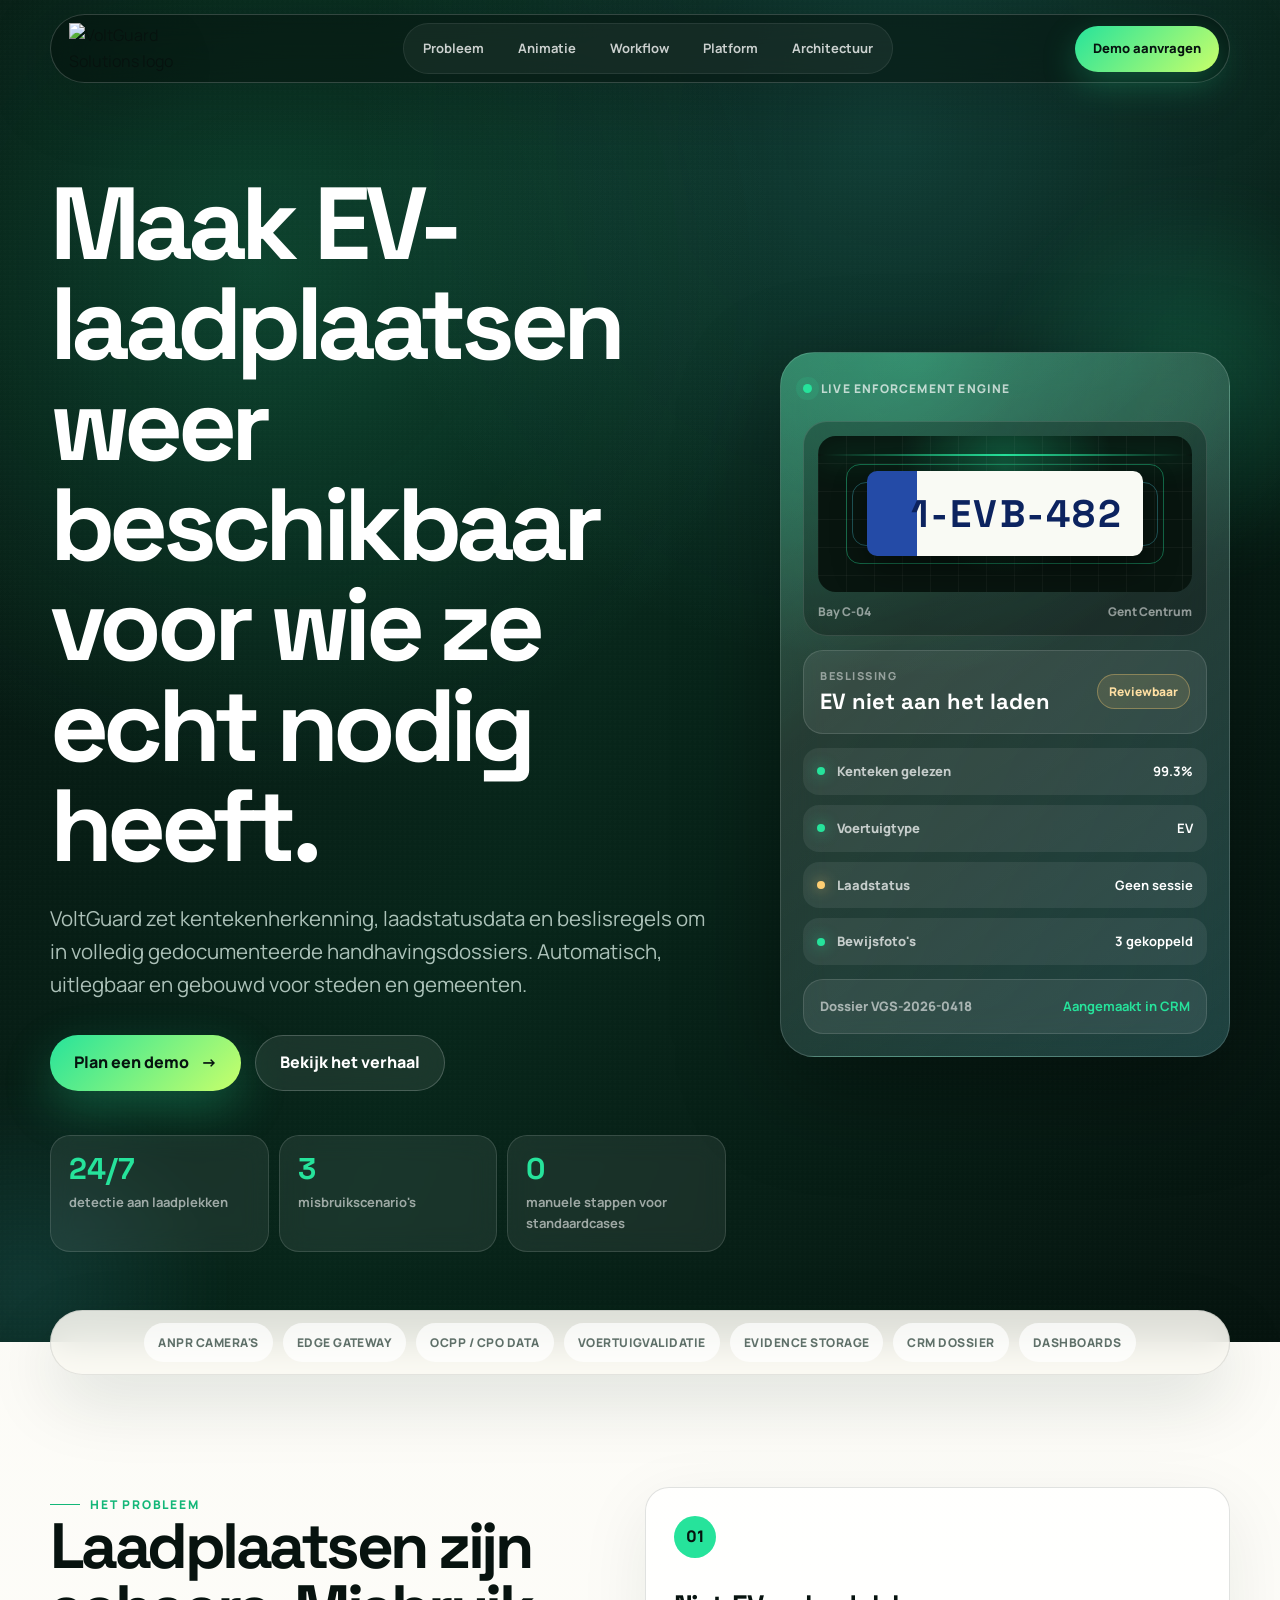
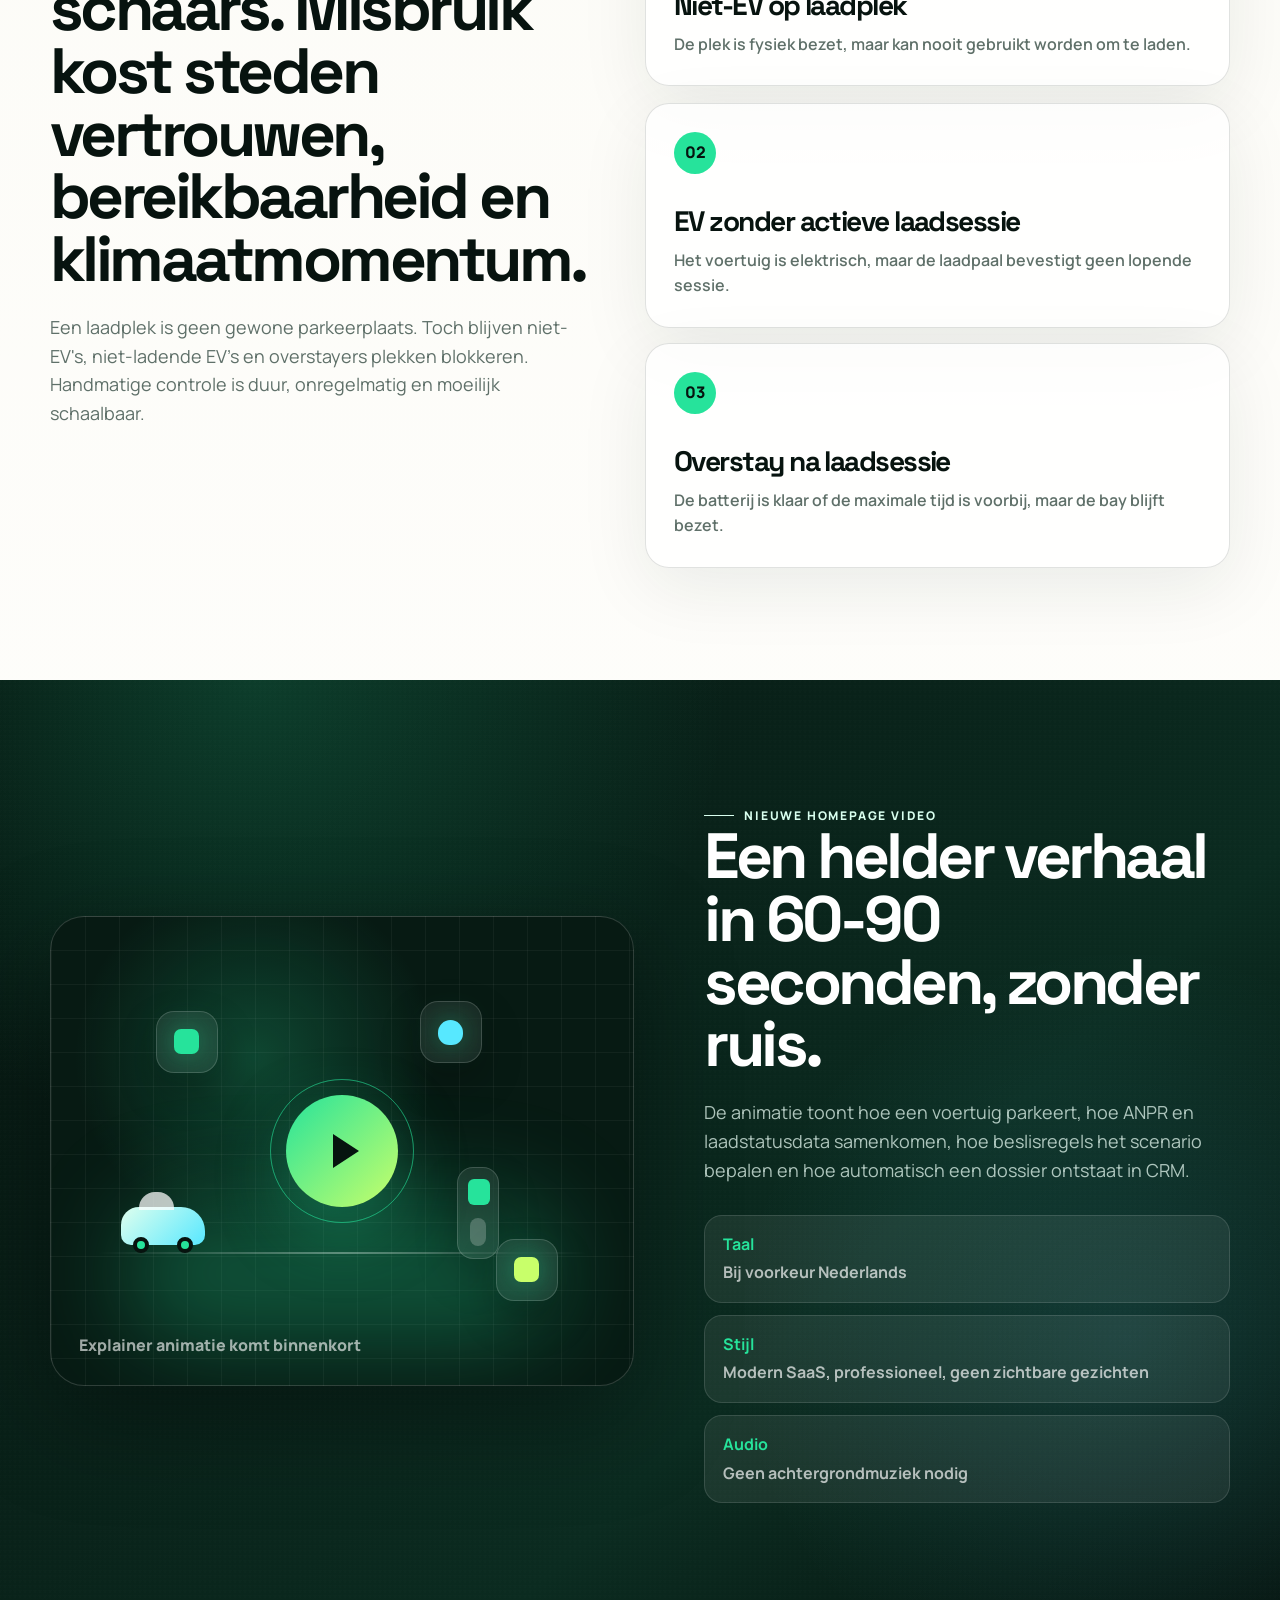
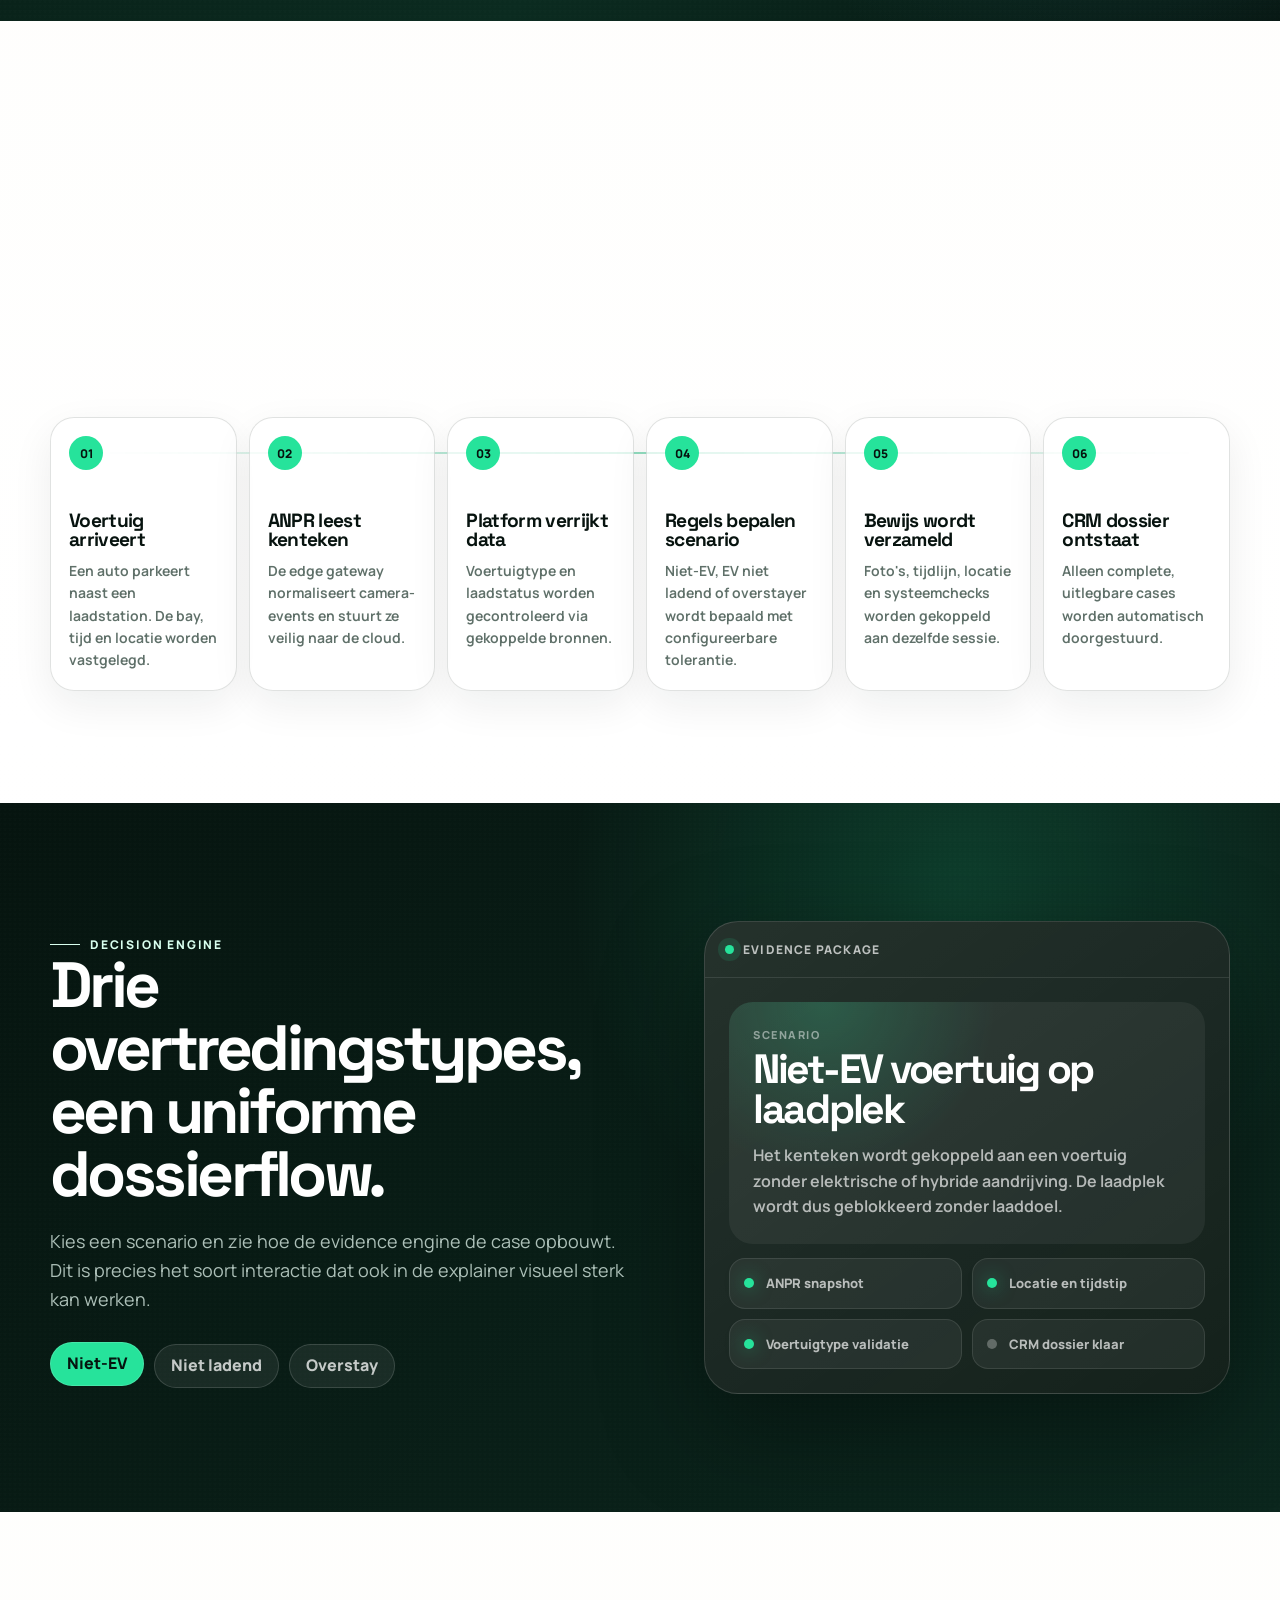
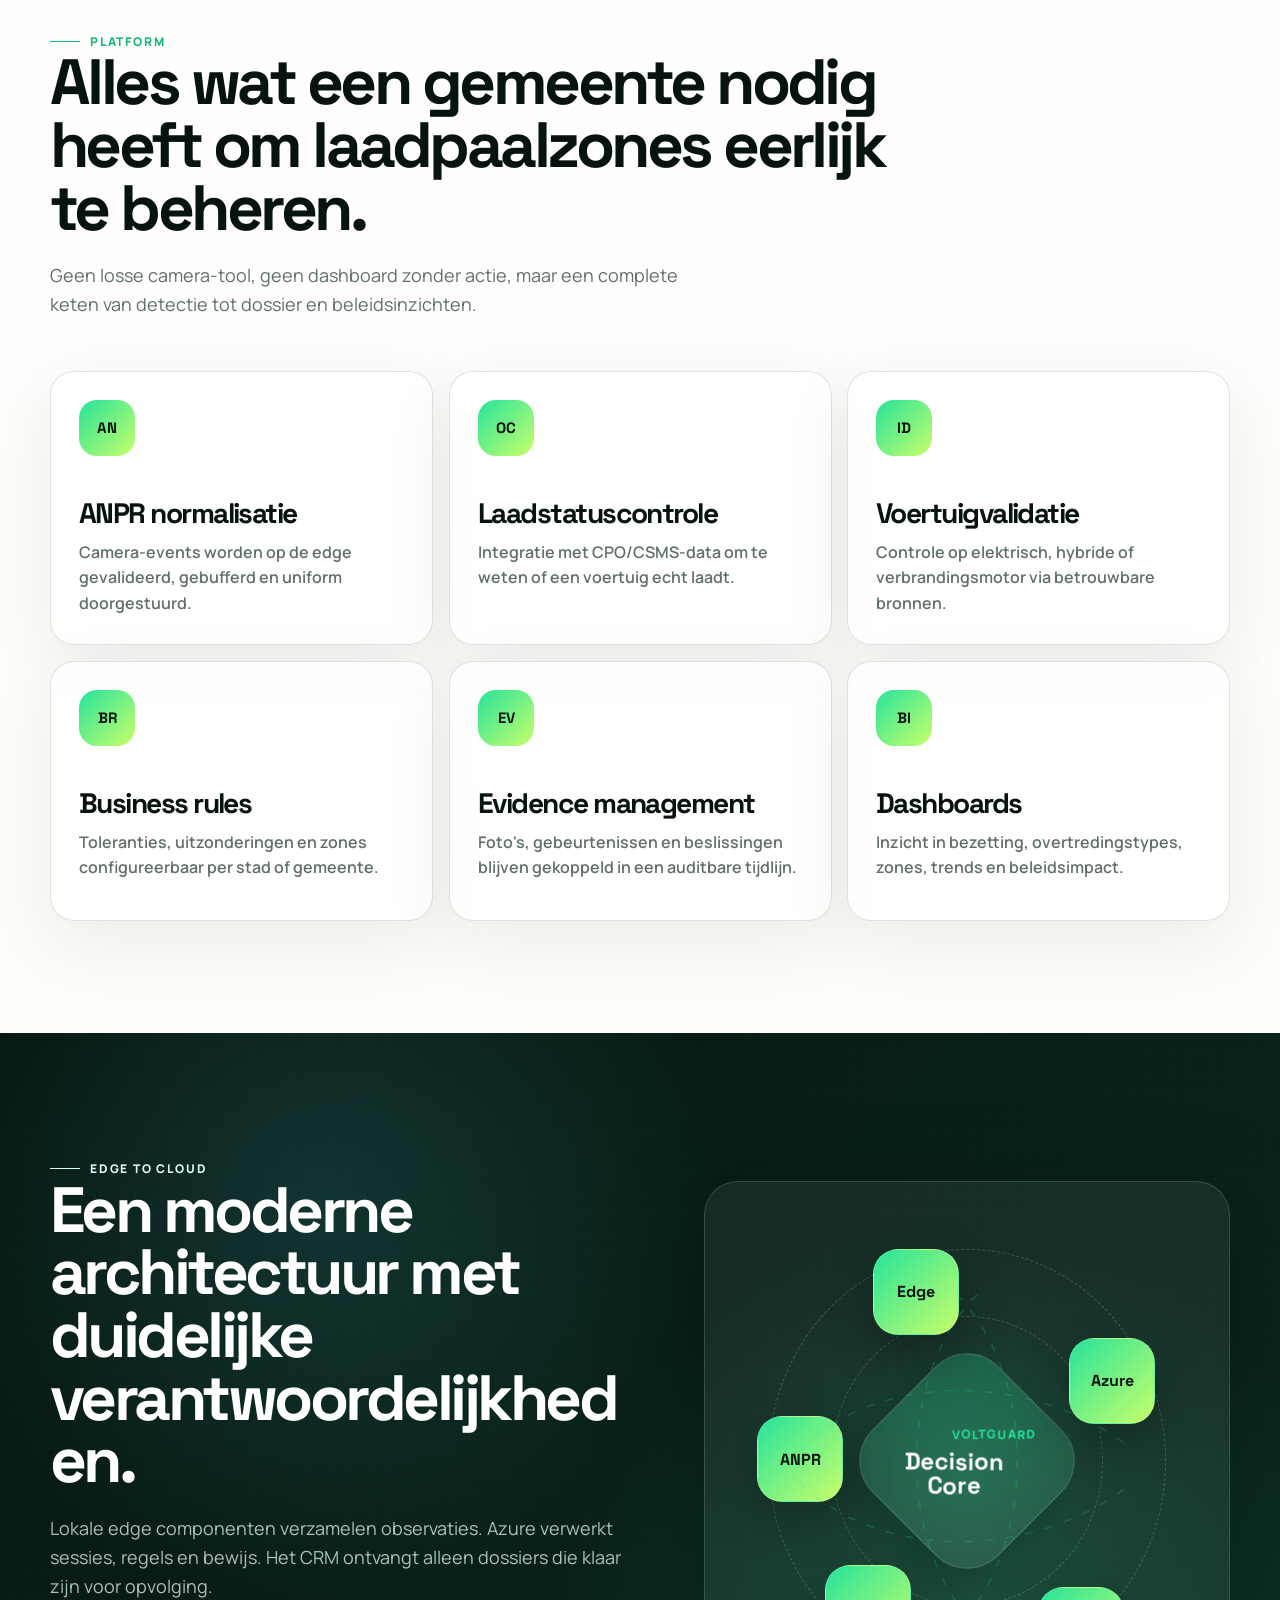
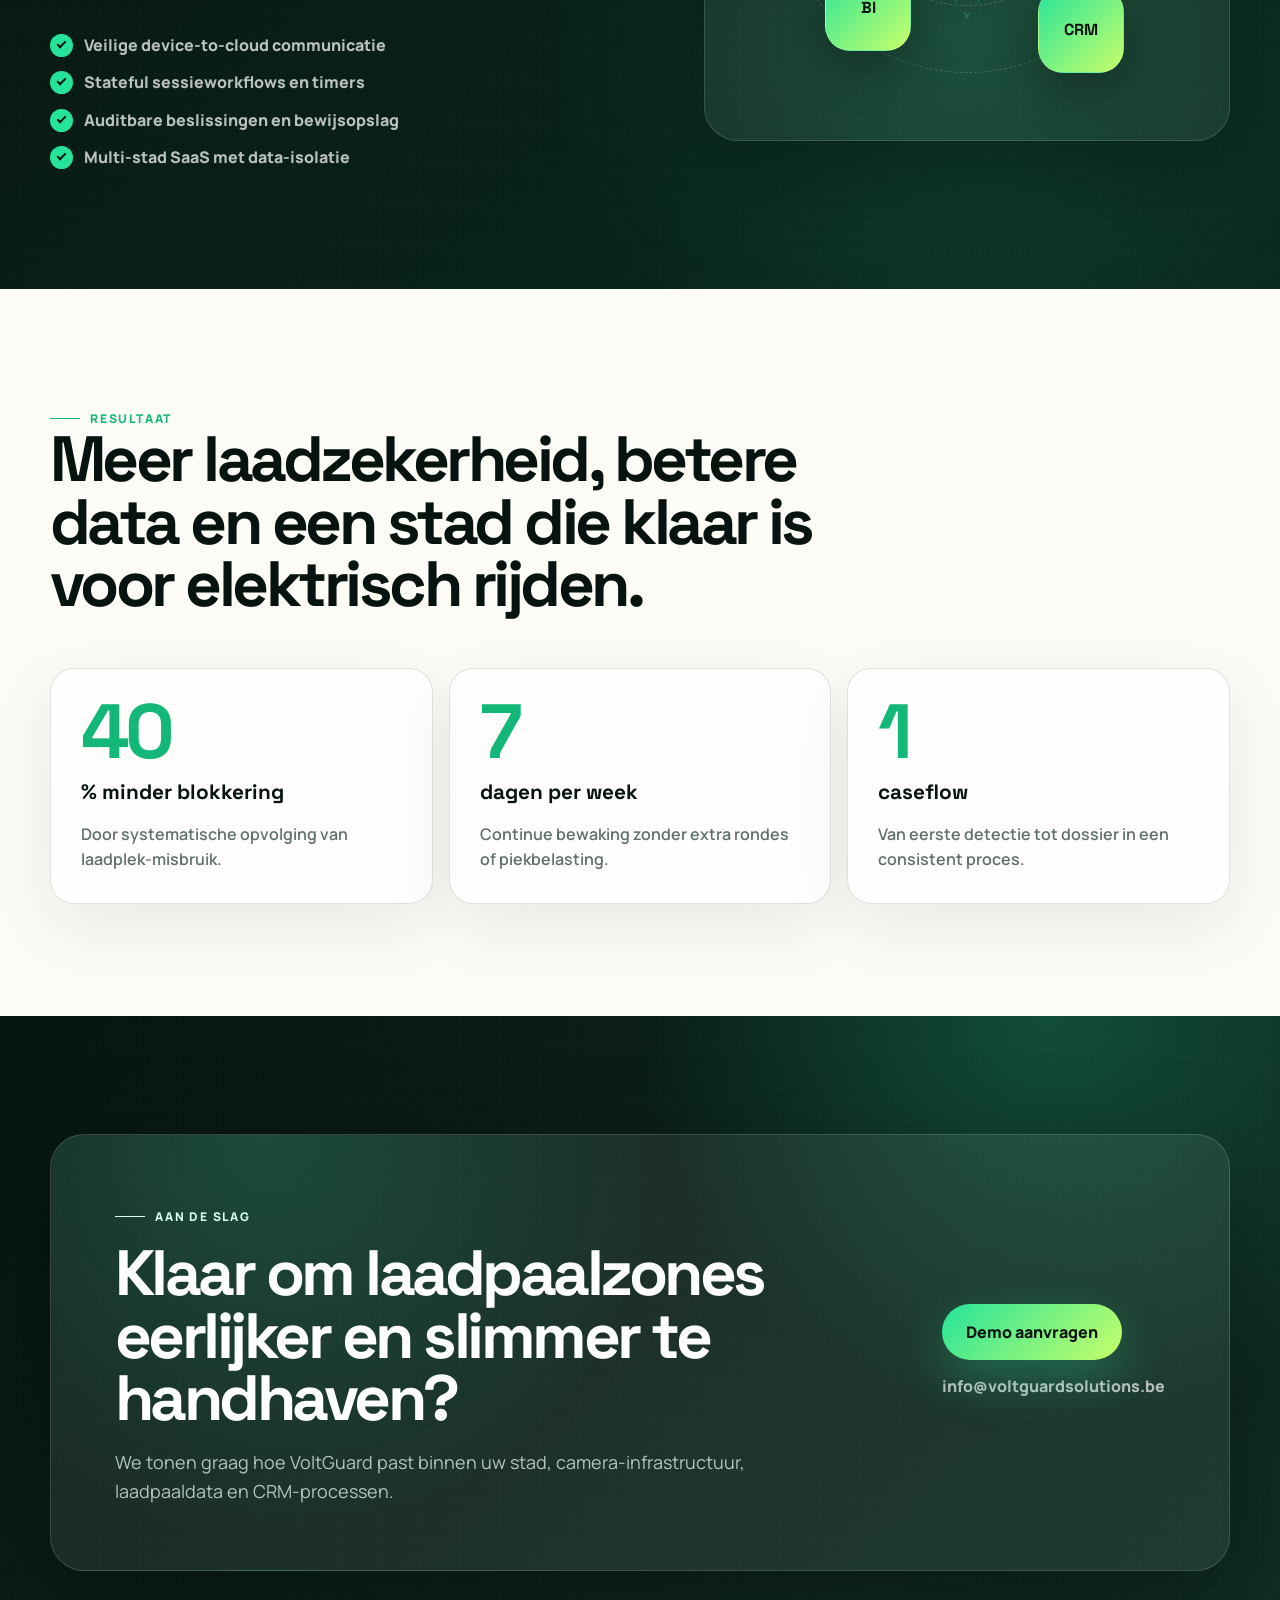
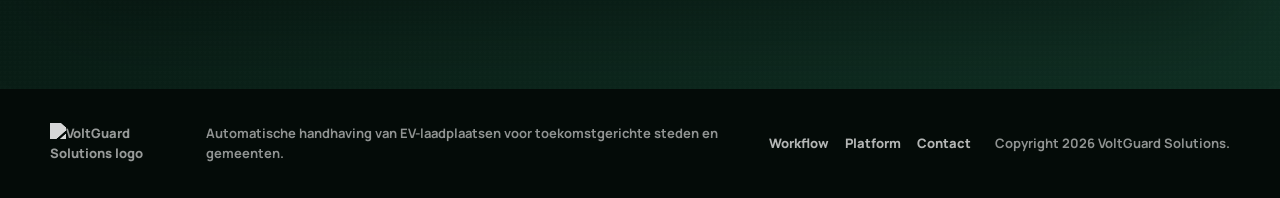
==== commit f5856d0d: "Update index.html tekst weg: SaaS handhaving voor lokale overheden" ====
--- a/index.html
+++ b/index.html
@@ -59,10 +59,10 @@
 
       <div class="container hero-grid">
         <div class="hero-copy reveal">
-          <p class="eyebrow">
+         <!--  <p class="eyebrow">
             <span></span>
             SaaS handhaving voor lokale overheden
-          </p>
+          </p> -->
           <h1>Maak EV-laadplaatsen weer beschikbaar voor wie ze echt nodig heeft.</h1>
           <p class="hero-lede">VoltGuard zet kentekenherkenning, laadstatusdata en beslisregels om in volledig gedocumenteerde handhavingsdossiers. Automatisch, uitlegbaar en gebouwd voor steden en gemeenten.</p>
 
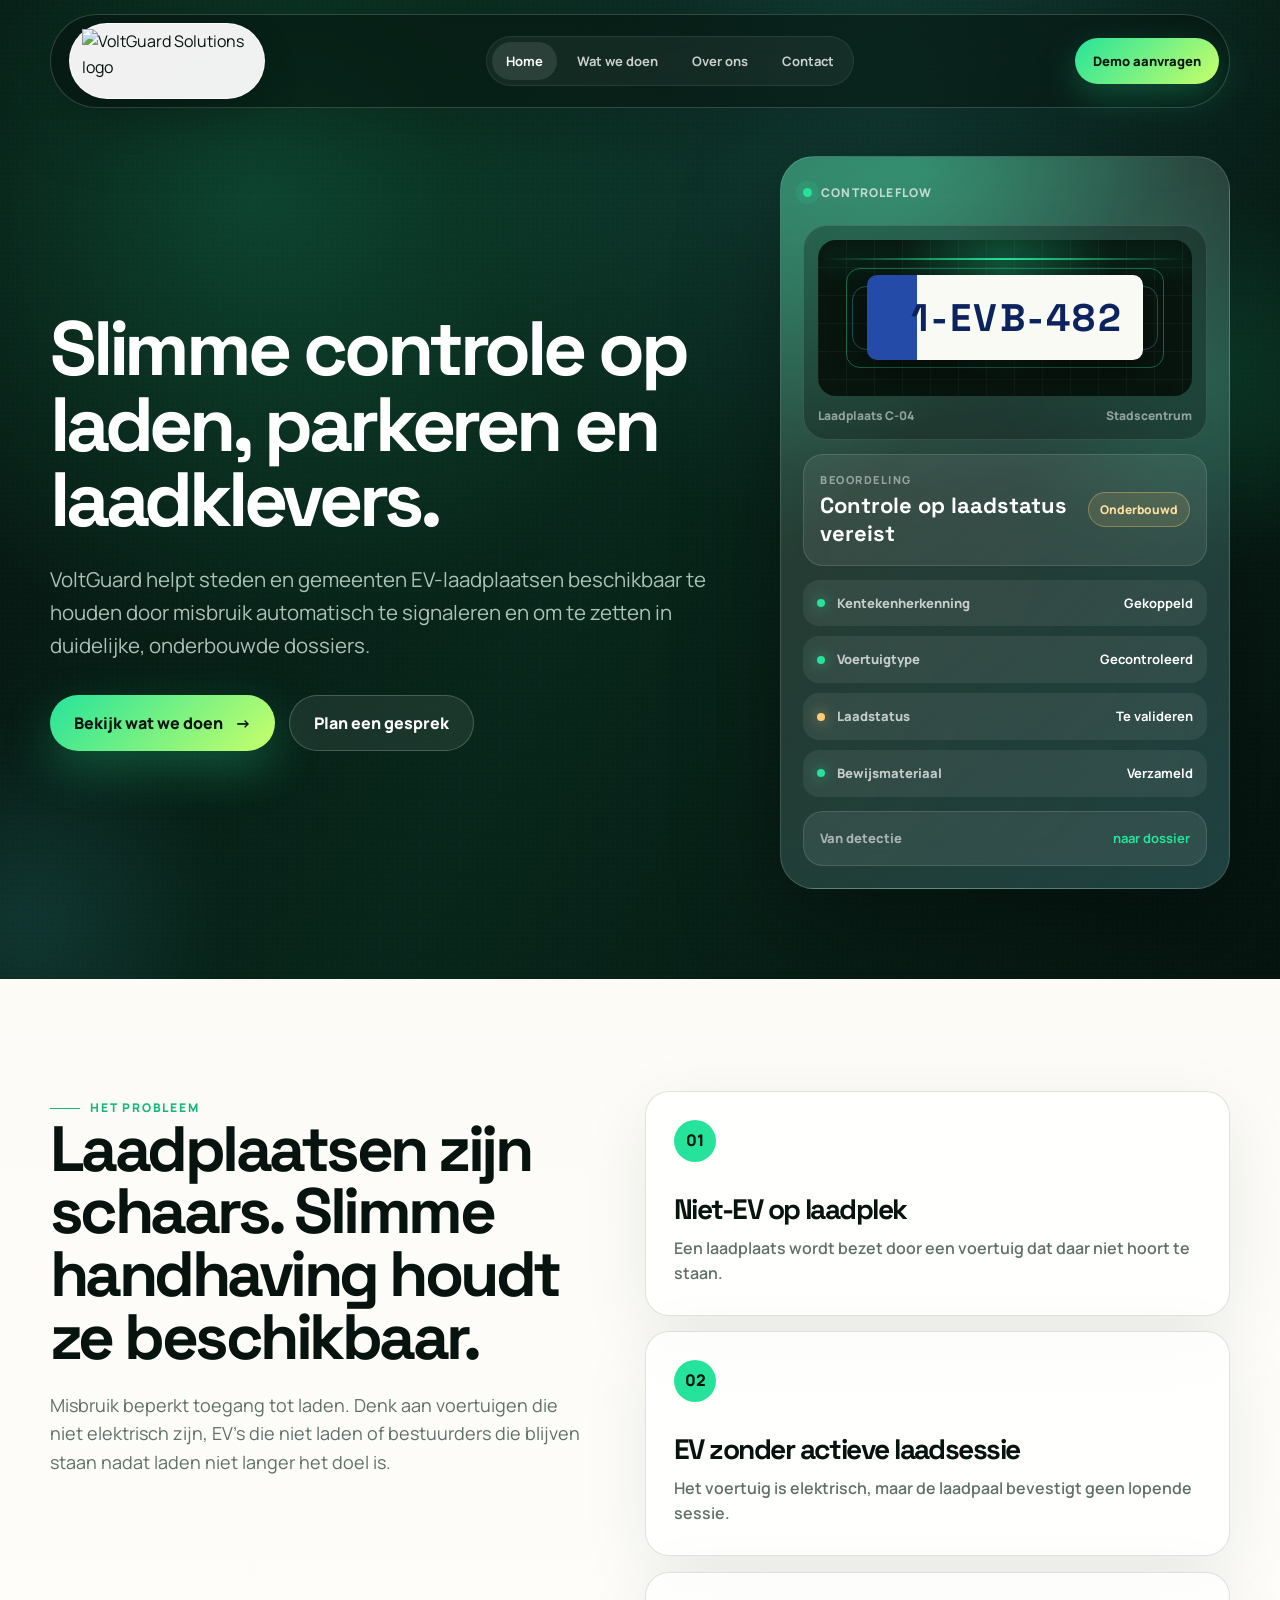
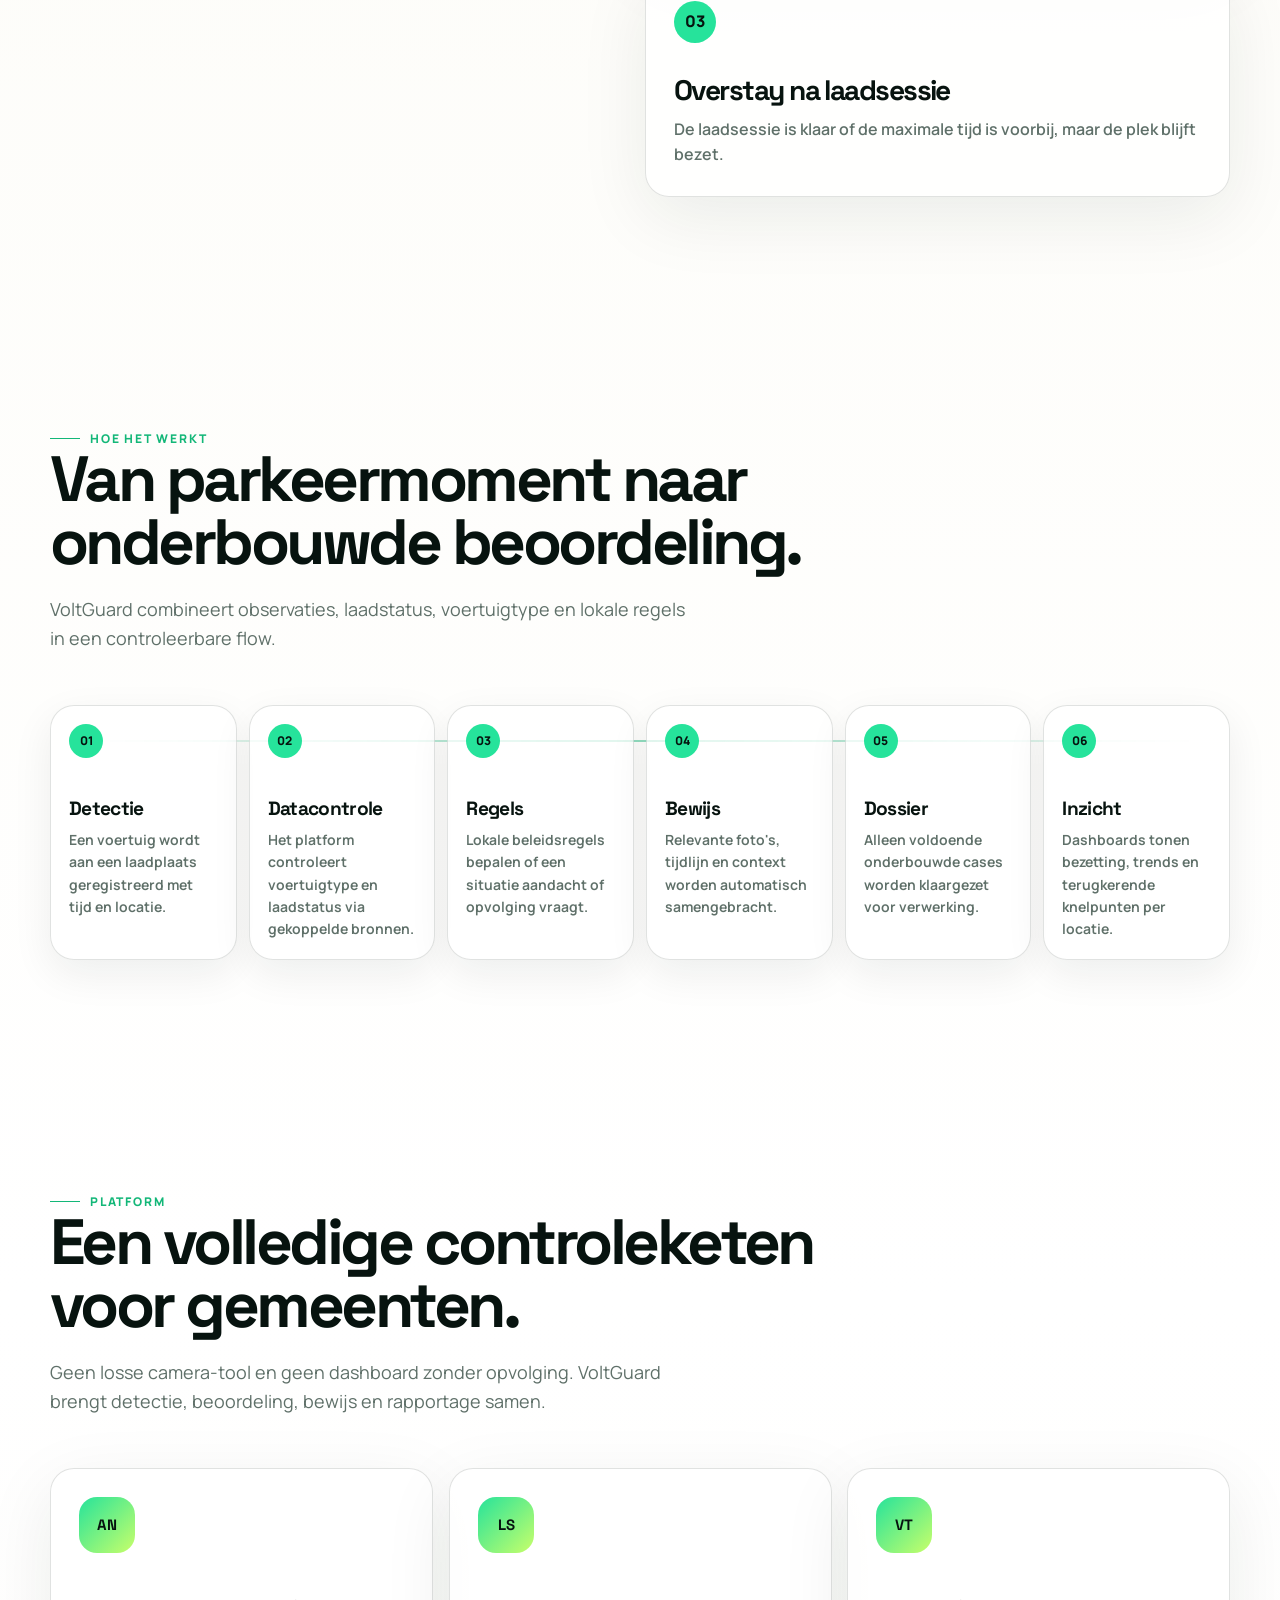
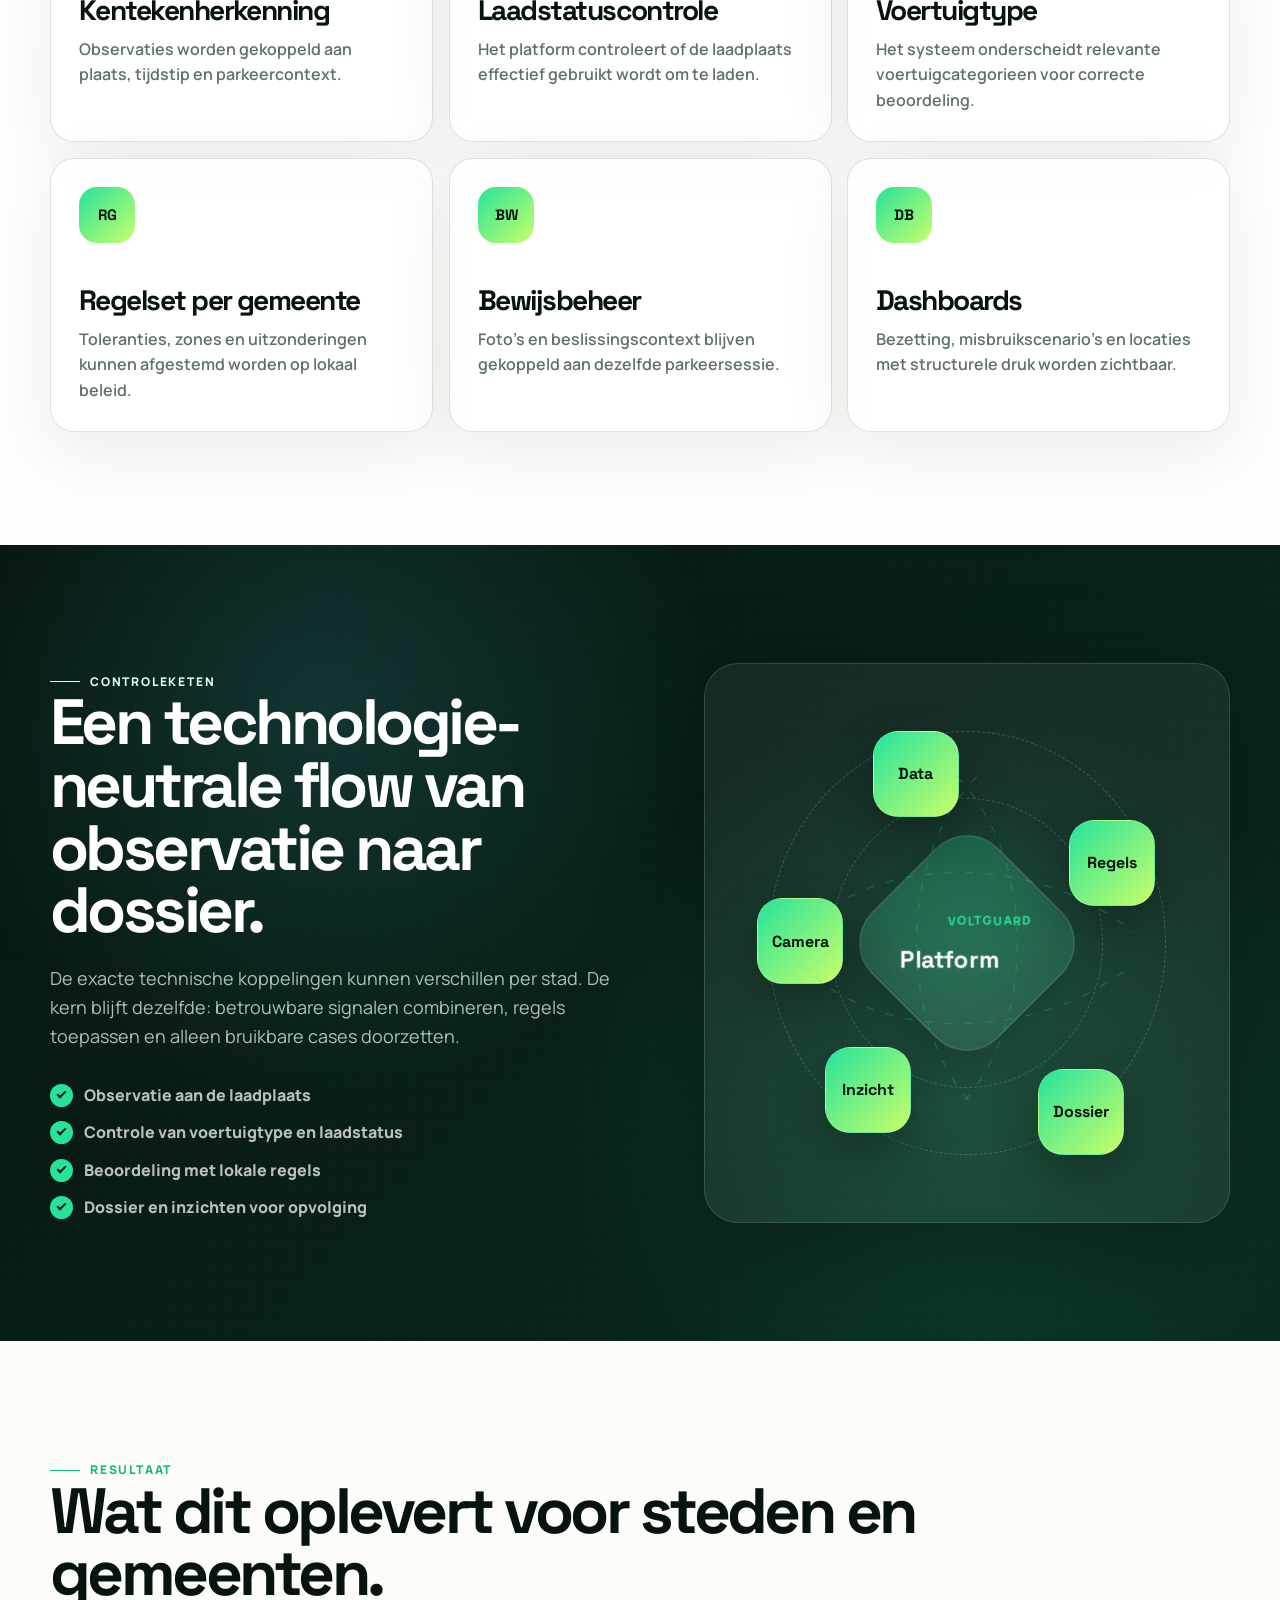
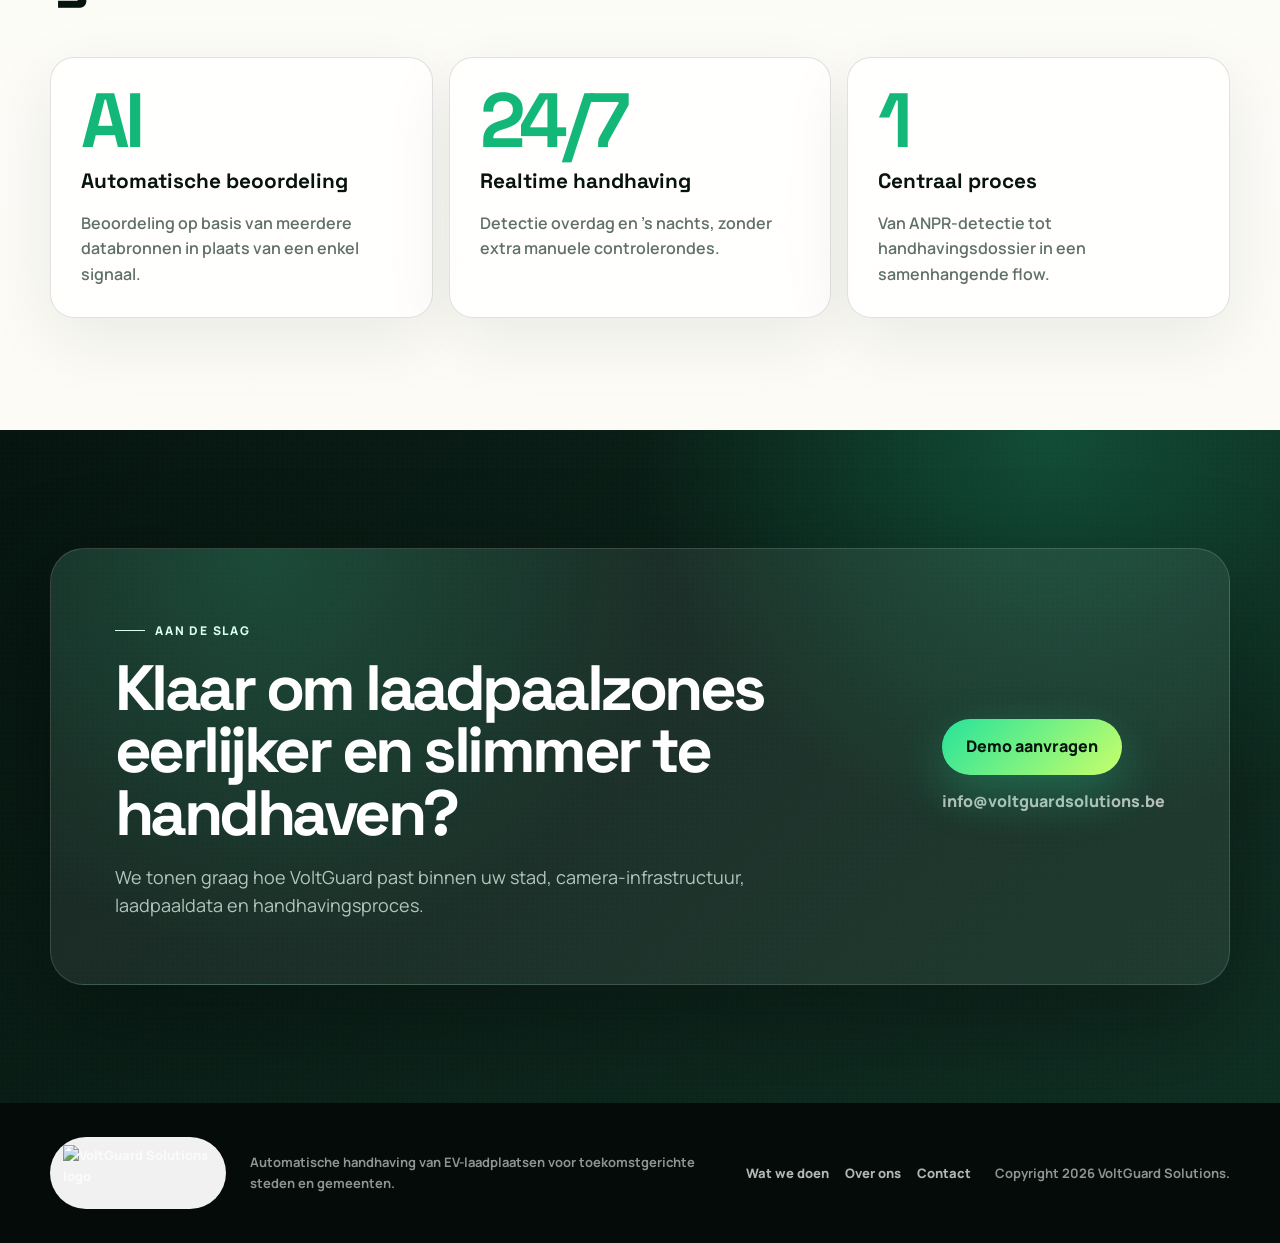
==== commit cb61cb9a: "update website" ====
--- a/index.html
+++ b/index.html
@@ -1,476 +1,337 @@
-<!DOCTYPE html>
-<html lang="nl">
-<head>
-  <meta charset="UTF-8">
-  <meta name="viewport" content="width=device-width, initial-scale=1.0">
-  <title>VoltGuard Solutions | Automatische handhaving van laadpaalzones</title>
-  <meta name="description" content="VoltGuard Solutions helpt gemeenten EV-laadplaatsen eerlijk te houden met ANPR, laadstatuscontrole, intelligente besluitvorming en automatische handhavingsdossiers.">
-  <meta name="theme-color" content="#06140f">
-  <link rel="preconnect" href="https://fonts.googleapis.com">
-  <link rel="preconnect" href="https://fonts.gstatic.com" crossorigin>
-  <link href="https://fonts.googleapis.com/css2?family=Manrope:wght@400;500;600;700;800&family=Space+Grotesk:wght@500;600;700&display=swap" rel="stylesheet">
-  <link rel="stylesheet" href="style.css">
-  <script defer src="script.js"></script>
-</head>
-<body>
-  <div class="scroll-progress" id="scroll-progress" aria-hidden="true"></div>
-
-  <header class="site-header" id="site-header">
-    <div class="container nav-shell">
-      <a class="brand" href="#home" aria-label="VoltGuard Solutions home">
-        <img src="logo (transparant).png" alt="VoltGuard Solutions logo">
-      </a>
-
-      <nav class="primary-nav" aria-label="Hoofdnavigatie">
-        <a href="#probleem">Probleem</a>
-        <a href="#video">Animatie</a>
-        <a href="#workflow">Workflow</a>
-        <a href="#platform">Platform</a>
-        <a href="#architectuur">Architectuur</a>
-      </nav>
-
-      <a class="nav-cta magnetic" href="mailto:info@voltguardsolutions.be?subject=Demo%20VoltGuard%20Solutions">Demo aanvragen</a>
-
-      <button class="menu-toggle" type="button" aria-label="Menu openen" aria-expanded="false" aria-controls="mobile-nav">
-        <span></span>
-        <span></span>
-      </button>
-    </div>
-
-    <div class="mobile-nav" id="mobile-nav" aria-hidden="true">
-      <a href="#probleem">Probleem</a>
-      <a href="#video">Animatie</a>
-      <a href="#workflow">Workflow</a>
-      <a href="#platform">Platform</a>
-      <a href="#architectuur">Architectuur</a>
-      <a href="mailto:info@voltguardsolutions.be?subject=Demo%20VoltGuard%20Solutions">Demo aanvragen</a>
-    </div>
-  </header>
-
-  <main>
-    <section class="hero section-dark" id="home">
-      <video class="hero-video" autoplay muted loop playsinline preload="metadata" aria-hidden="true">
-        <source src="Background video" type="video/mp4">
-      </video>
-      <div class="video-wash" aria-hidden="true"></div>
-      <div class="noise" aria-hidden="true"></div>
-      <div class="hero-orb hero-orb-one" aria-hidden="true"></div>
-      <div class="hero-orb hero-orb-two" aria-hidden="true"></div>
-
-      <div class="container hero-grid">
-        <div class="hero-copy reveal">
-         <!--  <p class="eyebrow">
-            <span></span>
-            SaaS handhaving voor lokale overheden
-          </p> -->
-          <h1>Maak EV-laadplaatsen weer beschikbaar voor wie ze echt nodig heeft.</h1>
-          <p class="hero-lede">VoltGuard zet kentekenherkenning, laadstatusdata en beslisregels om in volledig gedocumenteerde handhavingsdossiers. Automatisch, uitlegbaar en gebouwd voor steden en gemeenten.</p>
-
-          <div class="hero-actions">
-            <a class="button button-primary magnetic" href="mailto:info@voltguardsolutions.be?subject=Demo%20VoltGuard%20Solutions">
-              Plan een demo
-              <span aria-hidden="true">-></span>
-            </a>
-            <a class="button button-ghost" href="#video">Bekijk het verhaal</a>
-          </div>
-
-          <div class="hero-proof" aria-label="Belangrijkste platformeigenschappen">
-            <div>
-              <strong>24/7</strong>
-              <span>detectie aan laadplekken</span>
-            </div>
-            <div>
-              <strong>3</strong>
-              <span>misbruikscenario's</span>
-            </div>
-            <div>
-              <strong>0</strong>
-              <span>manuele stappen voor standaardcases</span>
-            </div>
-          </div>
-        </div>
-
-        <div class="hero-panel reveal" data-tilt>
-          <div class="panel-topline">
-            <span class="live-dot"></span>
-            Live enforcement engine
-          </div>
-
-          <div class="plate-scan">
-            <div class="scan-frame">
-              <span class="scan-line" aria-hidden="true"></span>
-              <div class="license-plate">1-EVB-482</div>
-            </div>
-            <div class="scan-meta">
-              <span>Bay C-04</span>
-              <span>Gent Centrum</span>
-            </div>
-          </div>
-
-          <div class="decision-card">
-            <div>
-              <span class="mini-label">Beslissing</span>
-              <strong>EV niet aan het laden</strong>
-            </div>
-            <span class="severity">Reviewbaar</span>
-          </div>
-
-          <div class="signal-stack" aria-label="Datacontroles">
-            <div class="signal-row is-ok">
-              <span>Kenteken gelezen</span>
-              <strong>99.3%</strong>
-            </div>
-            <div class="signal-row is-ok">
-              <span>Voertuigtype</span>
-              <strong>EV</strong>
-            </div>
-            <div class="signal-row is-warning">
-              <span>Laadstatus</span>
-              <strong>Geen sessie</strong>
-            </div>
-            <div class="signal-row is-ok">
-              <span>Bewijsfoto's</span>
-              <strong>3 gekoppeld</strong>
-            </div>
-          </div>
-
-          <div class="case-footer">
-            <span>Dossier VGS-2026-0418</span>
-            <strong>Aangemaakt in CRM</strong>
-          </div>
-        </div>
-      </div>
-    </section>
-
-    <section class="trust-band" aria-label="Platformintegraties">
-      <div class="container trust-track">
-        <span>ANPR camera's</span>
-        <span>Edge gateway</span>
-        <span>OCPP / CPO data</span>
-        <span>Voertuigvalidatie</span>
-        <span>Evidence storage</span>
-        <span>CRM dossier</span>
-        <span>Dashboards</span>
-      </div>
-    </section>
-
-    <section class="problem section-light" id="probleem">
-      <div class="container split-layout">
-        <div class="section-intro reveal">
-          <p class="eyebrow dark">
-            <span></span>
-            Het probleem
-          </p>
-          <h2>Laadplaatsen zijn schaars. Misbruik kost steden vertrouwen, bereikbaarheid en klimaatmomentum.</h2>
-          <p>Een laadplek is geen gewone parkeerplaats. Toch blijven niet-EV's, niet-ladende EV's en overstayers plekken blokkeren. Handmatige controle is duur, onregelmatig en moeilijk schaalbaar.</p>
-        </div>
-
-        <div class="problem-grid">
-          <article class="problem-card reveal" data-tilt>
-            <span class="card-index">01</span>
-            <h3>Niet-EV op laadplek</h3>
-            <p>De plek is fysiek bezet, maar kan nooit gebruikt worden om te laden.</p>
-          </article>
-          <article class="problem-card reveal" data-tilt>
-            <span class="card-index">02</span>
-            <h3>EV zonder actieve laadsessie</h3>
-            <p>Het voertuig is elektrisch, maar de laadpaal bevestigt geen lopende sessie.</p>
-          </article>
-          <article class="problem-card reveal" data-tilt>
-            <span class="card-index">03</span>
-            <h3>Overstay na laadsessie</h3>
-            <p>De batterij is klaar of de maximale tijd is voorbij, maar de bay blijft bezet.</p>
-          </article>
-        </div>
-      </div>
-    </section>
-
-    <section class="video-section section-dark" id="video">
-      <div class="noise" aria-hidden="true"></div>
-      <div class="container video-grid">
-        <div class="video-stage reveal" data-tilt>
-          <div class="video-card">
-            <div class="video-glow" aria-hidden="true"></div>
-            <button class="play-teaser" type="button" aria-label="Animatie teaser afspelen">
-              <span></span>
-            </button>
-            <div class="story-road" aria-hidden="true">
-              <div class="road-line"></div>
-              <div class="story-car">
-                <span></span>
-              </div>
-              <div class="charger">
-                <span></span>
-                <span></span>
-              </div>
-              <div class="camera-node"></div>
-              <div class="cloud-node"></div>
-              <div class="case-node"></div>
-            </div>
-            <p>Explainer animatie komt binnenkort</p>
-          </div>
-        </div>
-
-        <div class="section-intro reveal">
-          <p class="eyebrow">
-            <span></span>
-            Nieuwe homepage video
-          </p>
-          <h2>Een helder verhaal in 60-90 seconden, zonder ruis.</h2>
-          <p>De animatie toont hoe een voertuig parkeert, hoe ANPR en laadstatusdata samenkomen, hoe beslisregels het scenario bepalen en hoe automatisch een dossier ontstaat in CRM.</p>
-
-          <div class="creative-brief">
-            <div>
-              <strong>Taal</strong>
-              <span>Bij voorkeur Nederlands</span>
-            </div>
-            <div>
-              <strong>Stijl</strong>
-              <span>Modern SaaS, professioneel, geen zichtbare gezichten</span>
-            </div>
-            <div>
-              <strong>Audio</strong>
-              <span>Geen achtergrondmuziek nodig</span>
-            </div>
-          </div>
-        </div>
-      </div>
-    </section>
-
-    <section class="workflow section-light" id="workflow">
-      <div class="container">
-        <div class="section-heading reveal">
-          <p class="eyebrow dark">
-            <span></span>
-            Van observatie naar dossier
-          </p>
-          <h2>Elke case volgt dezelfde controleerbare keten.</h2>
-          <p>VoltGuard bewaakt niet alleen of er een overtreding is, maar ook of de bewijsvoering volledig genoeg is om een dossier betrouwbaar door te zetten.</p>
-        </div>
-
-        <div class="timeline" aria-label="VoltGuard workflow">
-          <article class="timeline-step reveal">
-            <span>01</span>
-            <h3>Voertuig arriveert</h3>
-            <p>Een auto parkeert naast een laadstation. De bay, tijd en locatie worden vastgelegd.</p>
-          </article>
-          <article class="timeline-step reveal">
-            <span>02</span>
-            <h3>ANPR leest kenteken</h3>
-            <p>De edge gateway normaliseert camera-events en stuurt ze veilig naar de cloud.</p>
-          </article>
-          <article class="timeline-step reveal">
-            <span>03</span>
-            <h3>Platform verrijkt data</h3>
-            <p>Voertuigtype en laadstatus worden gecontroleerd via gekoppelde bronnen.</p>
-          </article>
-          <article class="timeline-step reveal">
-            <span>04</span>
-            <h3>Regels bepalen scenario</h3>
-            <p>Niet-EV, EV niet ladend of overstayer wordt bepaald met configureerbare tolerantie.</p>
-          </article>
-          <article class="timeline-step reveal">
-            <span>05</span>
-            <h3>Bewijs wordt verzameld</h3>
-            <p>Foto's, tijdlijn, locatie en systeemchecks worden gekoppeld aan dezelfde sessie.</p>
-          </article>
-          <article class="timeline-step reveal">
-            <span>06</span>
-            <h3>CRM dossier ontstaat</h3>
-            <p>Alleen complete, uitlegbare cases worden automatisch doorgestuurd.</p>
-          </article>
-        </div>
-      </div>
-    </section>
-
-    <section class="simulator section-dark" aria-label="Interactieve scenario simulator">
-      <div class="noise" aria-hidden="true"></div>
-      <div class="container simulator-grid">
-        <div class="section-intro reveal">
-          <p class="eyebrow">
-            <span></span>
-            Decision engine
-          </p>
-          <h2>Drie overtredingstypes, een uniforme dossierflow.</h2>
-          <p>Kies een scenario en zie hoe de evidence engine de case opbouwt. Dit is precies het soort interactie dat ook in de explainer visueel sterk kan werken.</p>
-          <div class="scenario-tabs" role="tablist" aria-label="Overtredingstypes">
-            <button class="scenario-tab is-active" type="button" role="tab" aria-selected="true" data-scenario="nonEv">Niet-EV</button>
-            <button class="scenario-tab" type="button" role="tab" aria-selected="false" data-scenario="notCharging">Niet ladend</button>
-            <button class="scenario-tab" type="button" role="tab" aria-selected="false" data-scenario="overstay">Overstay</button>
-          </div>
-        </div>
-
-        <div class="scenario-console reveal" data-tilt>
-          <div class="console-header">
-            <span></span>
-            Evidence package
-          </div>
-          <div class="console-body">
-            <div class="console-main">
-              <span class="mini-label">Scenario</span>
-              <h3 id="scenario-title">Niet-EV voertuig op laadplek</h3>
-              <p id="scenario-copy">Het kenteken wordt gekoppeld aan een voertuig zonder elektrische of hybride aandrijving. De laadplek wordt dus geblokkeerd zonder laaddoel.</p>
-            </div>
-            <div class="evidence-list" id="scenario-evidence" aria-live="polite">
-              <div class="evidence-item is-complete">ANPR snapshot</div>
-              <div class="evidence-item is-complete">Locatie en tijdstip</div>
-              <div class="evidence-item is-complete">Voertuigtype validatie</div>
-              <div class="evidence-item">CRM dossier klaar</div>
-            </div>
-          </div>
-        </div>
-      </div>
-    </section>
-
-    <section class="platform section-light" id="platform">
-      <div class="container">
-        <div class="section-heading reveal">
-          <p class="eyebrow dark">
-            <span></span>
-            Platform
-          </p>
-          <h2>Alles wat een gemeente nodig heeft om laadpaalzones eerlijk te beheren.</h2>
-          <p>Geen losse camera-tool, geen dashboard zonder actie, maar een complete keten van detectie tot dossier en beleidsinzichten.</p>
-        </div>
-
-        <div class="feature-grid">
-          <article class="feature-card reveal" data-tilt>
-            <div class="feature-icon">AN</div>
-            <h3>ANPR normalisatie</h3>
-            <p>Camera-events worden op de edge gevalideerd, gebufferd en uniform doorgestuurd.</p>
-          </article>
-          <article class="feature-card reveal" data-tilt>
-            <div class="feature-icon">OC</div>
-            <h3>Laadstatuscontrole</h3>
-            <p>Integratie met CPO/CSMS-data om te weten of een voertuig echt laadt.</p>
-          </article>
-          <article class="feature-card reveal" data-tilt>
-            <div class="feature-icon">ID</div>
-            <h3>Voertuigvalidatie</h3>
-            <p>Controle op elektrisch, hybride of verbrandingsmotor via betrouwbare bronnen.</p>
-          </article>
-          <article class="feature-card reveal" data-tilt>
-            <div class="feature-icon">BR</div>
-            <h3>Business rules</h3>
-            <p>Toleranties, uitzonderingen en zones configureerbaar per stad of gemeente.</p>
-          </article>
-          <article class="feature-card reveal" data-tilt>
-            <div class="feature-icon">EV</div>
-            <h3>Evidence management</h3>
-            <p>Foto's, gebeurtenissen en beslissingen blijven gekoppeld in een auditbare tijdlijn.</p>
-          </article>
-          <article class="feature-card reveal" data-tilt>
-            <div class="feature-icon">BI</div>
-            <h3>Dashboards</h3>
-            <p>Inzicht in bezetting, overtredingstypes, zones, trends en beleidsimpact.</p>
-          </article>
-        </div>
-      </div>
-    </section>
-
-    <section class="architecture section-dark" id="architectuur">
-      <div class="noise" aria-hidden="true"></div>
-      <div class="container architecture-grid">
-        <div class="section-intro reveal">
-          <p class="eyebrow">
-            <span></span>
-            Edge to cloud
-          </p>
-          <h2>Een moderne architectuur met duidelijke verantwoordelijkheden.</h2>
-          <p>Lokale edge componenten verzamelen observaties. Azure verwerkt sessies, regels en bewijs. Het CRM ontvangt alleen dossiers die klaar zijn voor opvolging.</p>
-
-          <ul class="check-list">
-            <li>Veilige device-to-cloud communicatie</li>
-            <li>Stateful sessieworkflows en timers</li>
-            <li>Auditbare beslissingen en bewijsopslag</li>
-            <li>Multi-stad SaaS met data-isolatie</li>
-          </ul>
-        </div>
-
-        <div class="orbit-map reveal" data-tilt aria-label="Architectuurdiagram">
-          <div class="orbit-ring"></div>
-          <div class="orbit-ring ring-two"></div>
-          <div class="orbit-core">
-            <span>VoltGuard</span>
-            <strong>Decision Core</strong>
-          </div>
-          <div class="orbit-node node-camera">ANPR</div>
-          <div class="orbit-node node-edge">Edge</div>
-          <div class="orbit-node node-cloud">Azure</div>
-          <div class="orbit-node node-crm">CRM</div>
-          <div class="orbit-node node-bi">BI</div>
-          <svg class="orbit-lines" viewBox="0 0 520 520" aria-hidden="true">
-            <path d="M94 250 C170 170, 330 170, 426 250" />
-            <path d="M94 280 C170 360, 330 360, 426 280" />
-            <path d="M250 95 C330 175, 330 345, 250 425" />
-            <path d="M270 95 C190 175, 190 345, 270 425" />
-          </svg>
-        </div>
-      </div>
-    </section>
-
-    <section class="outcomes section-light">
-      <div class="container">
-        <div class="section-heading reveal">
-          <p class="eyebrow dark">
-            <span></span>
-            Resultaat
-          </p>
-          <h2>Meer laadzekerheid, betere data en een stad die klaar is voor elektrisch rijden.</h2>
-        </div>
-
-        <div class="outcome-grid">
-          <article class="outcome-card reveal">
-            <strong data-count="40">0</strong>
-            <span>% minder blokkering</span>
-            <p>Door systematische opvolging van laadplek-misbruik.</p>
-          </article>
-          <article class="outcome-card reveal">
-            <strong data-count="7">0</strong>
-            <span>dagen per week</span>
-            <p>Continue bewaking zonder extra rondes of piekbelasting.</p>
-          </article>
-          <article class="outcome-card reveal">
-            <strong data-count="1">0</strong>
-            <span>caseflow</span>
-            <p>Van eerste detectie tot dossier in een consistent proces.</p>
-          </article>
-        </div>
-      </div>
-    </section>
-
-    <section class="contact section-dark" id="contact">
-      <div class="noise" aria-hidden="true"></div>
-      <div class="container contact-card reveal">
-        <div>
-          <p class="eyebrow">
-            <span></span>
-            Aan de slag
-          </p>
-          <h2>Klaar om laadpaalzones eerlijker en slimmer te handhaven?</h2>
-          <p>We tonen graag hoe VoltGuard past binnen uw stad, camera-infrastructuur, laadpaaldata en CRM-processen.</p>
-        </div>
-        <div class="contact-actions">
-          <a class="button button-primary magnetic" href="mailto:info@voltguardsolutions.be?subject=Demo%20VoltGuard%20Solutions">Demo aanvragen</a>
-          <a class="mail-link" href="mailto:info@voltguardsolutions.be">info@voltguardsolutions.be</a>
-        </div>
-      </div>
-    </section>
-  </main>
-
-  <footer class="footer">
-    <div class="container footer-inner">
-      <a class="footer-brand" href="#home" aria-label="VoltGuard Solutions home">
-        <img src="logo (transparant).png" alt="VoltGuard Solutions logo">
-      </a>
-      <p>Automatische handhaving van EV-laadplaatsen voor toekomstgerichte steden en gemeenten.</p>
-      <nav aria-label="Footer navigatie">
-        <a href="#workflow">Workflow</a>
-        <a href="#platform">Platform</a>
-        <a href="#contact">Contact</a>
-      </nav>
-      <span>Copyright 2026 VoltGuard Solutions.</span>
-    </div>
-  </footer>
-</body>
-</html>
+<!DOCTYPE html>
+<html lang="nl">
+<head>
+  <meta charset="UTF-8">
+  <meta name="viewport" content="width=device-width, initial-scale=1.0">
+  <title>VoltGuard Solutions | Slimme handhaving van EV-laadplaatsen</title>
+  <meta name="description" content="VoltGuard Solutions helpt steden en gemeenten laadplaatsen beschikbaar te houden met automatische detectie, beslisregels en handhavingsdossiers.">
+  <meta name="theme-color" content="#06140f">
+  <link rel="preconnect" href="https://fonts.googleapis.com">
+  <link rel="preconnect" href="https://fonts.gstatic.com" crossorigin>
+  <link href="https://fonts.googleapis.com/css2?family=Manrope:wght@400;500;600;700;800&family=Space+Grotesk:wght@500;600;700&display=swap" rel="stylesheet">
+  <link rel="stylesheet" href="style.css">
+  <script defer src="script.js"></script>
+</head>
+<body>
+  <div class="scroll-progress" id="scroll-progress" aria-hidden="true"></div>
+
+  <header class="site-header" id="site-header">
+    <div class="container nav-shell">
+      <a class="brand" href="index.html" aria-label="VoltGuard Solutions home">
+        <img src="logo (transparant).png" alt="VoltGuard Solutions logo">
+      </a>
+      <nav class="primary-nav" aria-label="Hoofdnavigatie">
+        <a href="index.html" aria-current="page">Home</a>
+        <a href="wat-we-doen.html">Wat we doen</a>
+        <a href="over-ons.html">Over ons</a>
+        <a href="#contact">Contact</a>
+      </nav>
+      <a class="nav-cta magnetic" href="mailto:info@voltguardsolutions.be?subject=Demo%20VoltGuard%20Solutions">Demo aanvragen</a>
+      <button class="menu-toggle" type="button" aria-label="Menu openen" aria-expanded="false" aria-controls="mobile-nav">
+        <span></span>
+        <span></span>
+      </button>
+    </div>
+    <div class="mobile-nav" id="mobile-nav" aria-hidden="true">
+      <a href="index.html" aria-current="page">Home</a>
+      <a href="wat-we-doen.html">Wat we doen</a>
+      <a href="over-ons.html">Over ons</a>
+      <a href="#contact">Contact</a>
+      <a href="mailto:info@voltguardsolutions.be?subject=Demo%20VoltGuard%20Solutions">Demo aanvragen</a>
+    </div>
+  </header>
+
+  <main>
+    <section class="hero section-dark" id="home">
+      <video class="hero-video" autoplay muted loop playsinline preload="metadata" aria-hidden="true">
+        <source src="Background video" type="video/mp4">
+      </video>
+      <div class="video-wash" aria-hidden="true"></div>
+      <div class="noise" aria-hidden="true"></div>
+      <div class="hero-orb hero-orb-one" aria-hidden="true"></div>
+      <div class="hero-orb hero-orb-two" aria-hidden="true"></div>
+
+      <div class="container hero-grid">
+        <div class="hero-copy reveal">
+          <h1>Slimme controle op laden, parkeren en laadklevers.</h1>
+          <p class="hero-lede">VoltGuard helpt steden en gemeenten EV-laadplaatsen beschikbaar te houden door misbruik automatisch te signaleren en om te zetten in duidelijke, onderbouwde dossiers.</p>
+          <div class="hero-actions">
+            <a class="button button-primary magnetic" href="wat-we-doen.html">
+              Bekijk wat we doen
+              <span aria-hidden="true">-></span>
+            </a>
+            <a class="button button-ghost" href="mailto:info@voltguardsolutions.be?subject=Demo%20VoltGuard%20Solutions">Plan een gesprek</a>
+          </div>
+        </div>
+
+        <div class="hero-panel reveal" data-tilt>
+          <div class="panel-topline">
+            <span class="live-dot"></span>
+            Controleflow
+          </div>
+          <div class="plate-scan">
+            <div class="scan-frame">
+              <span class="scan-line" aria-hidden="true"></span>
+              <div class="license-plate">1-EVB-482</div>
+            </div>
+            <div class="scan-meta">
+              <span>Laadplaats C-04</span>
+              <span>Stadscentrum</span>
+            </div>
+          </div>
+          <div class="decision-card">
+            <div>
+              <span class="mini-label">Beoordeling</span>
+              <strong>Controle op laadstatus vereist</strong>
+            </div>
+            <span class="severity">Onderbouwd</span>
+          </div>
+          <div class="signal-stack" aria-label="Datacontroles">
+            <div class="signal-row is-ok">
+              <span>Kentekenherkenning</span>
+              <strong>Gekoppeld</strong>
+            </div>
+            <div class="signal-row is-ok">
+              <span>Voertuigtype</span>
+              <strong>Gecontroleerd</strong>
+            </div>
+            <div class="signal-row is-warning">
+              <span>Laadstatus</span>
+              <strong>Te valideren</strong>
+            </div>
+            <div class="signal-row is-ok">
+              <span>Bewijsmateriaal</span>
+              <strong>Verzameld</strong>
+            </div>
+          </div>
+          <div class="case-footer">
+            <span>Van detectie</span>
+            <strong>naar dossier</strong>
+          </div>
+        </div>
+      </div>
+    </section>
+
+    <section class="problem section-light" id="probleem">
+      <div class="container split-layout">
+        <div class="section-intro reveal">
+          <p class="eyebrow dark">
+            <span></span>
+            Het probleem
+          </p>
+          <h2>Laadplaatsen zijn schaars. Slimme handhaving houdt ze beschikbaar.</h2>
+          <p>Misbruik beperkt toegang tot laden. Denk aan voertuigen die niet elektrisch zijn, EV's die niet laden of bestuurders die blijven staan nadat laden niet langer het doel is.</p>
+        </div>
+        <div class="problem-grid">
+          <article class="problem-card reveal" data-tilt>
+            <span class="card-index">01</span>
+            <h3>Niet-EV op laadplek</h3>
+            <p>Een laadplaats wordt bezet door een voertuig dat daar niet hoort te staan.</p>
+          </article>
+          <article class="problem-card reveal" data-tilt>
+            <span class="card-index">02</span>
+            <h3>EV zonder actieve laadsessie</h3>
+            <p>Het voertuig is elektrisch, maar de laadpaal bevestigt geen lopende sessie.</p>
+          </article>
+          <article class="problem-card reveal" data-tilt>
+            <span class="card-index">03</span>
+            <h3>Overstay na laadsessie</h3>
+            <p>De laadsessie is klaar of de maximale tijd is voorbij, maar de plek blijft bezet.</p>
+          </article>
+        </div>
+      </div>
+    </section>
+
+    <section class="workflow section-light" id="workflow">
+      <div class="container">
+        <div class="section-heading reveal">
+          <p class="eyebrow dark">
+            <span></span>
+            Hoe het werkt
+          </p>
+          <h2>Van parkeermoment naar onderbouwde beoordeling.</h2>
+          <p>VoltGuard combineert observaties, laadstatus, voertuigtype en lokale regels in een controleerbare flow.</p>
+        </div>
+        <div class="timeline" aria-label="VoltGuard workflow">
+          <article class="timeline-step reveal">
+            <span>01</span>
+            <h3>Detectie</h3>
+            <p>Een voertuig wordt aan een laadplaats geregistreerd met tijd en locatie.</p>
+          </article>
+          <article class="timeline-step reveal">
+            <span>02</span>
+            <h3>Datacontrole</h3>
+            <p>Het platform controleert voertuigtype en laadstatus via gekoppelde bronnen.</p>
+          </article>
+          <article class="timeline-step reveal">
+            <span>03</span>
+            <h3>Regels</h3>
+            <p>Lokale beleidsregels bepalen of een situatie aandacht of opvolging vraagt.</p>
+          </article>
+          <article class="timeline-step reveal">
+            <span>04</span>
+            <h3>Bewijs</h3>
+            <p>Relevante foto's, tijdlijn en context worden automatisch samengebracht.</p>
+          </article>
+          <article class="timeline-step reveal">
+            <span>05</span>
+            <h3>Dossier</h3>
+            <p>Alleen voldoende onderbouwde cases worden klaargezet voor verwerking.</p>
+          </article>
+          <article class="timeline-step reveal">
+            <span>06</span>
+            <h3>Inzicht</h3>
+            <p>Dashboards tonen bezetting, trends en terugkerende knelpunten per locatie.</p>
+          </article>
+        </div>
+      </div>
+    </section>
+
+    <section class="platform section-light" id="platform">
+      <div class="container">
+        <div class="section-heading reveal">
+          <p class="eyebrow dark">
+            <span></span>
+            Platform
+          </p>
+          <h2>Een volledige controleketen voor gemeenten.</h2>
+          <p>Geen losse camera-tool en geen dashboard zonder opvolging. VoltGuard brengt detectie, beoordeling, bewijs en rapportage samen.</p>
+        </div>
+        <div class="feature-grid">
+          <article class="feature-card reveal" data-tilt>
+            <div class="feature-icon">AN</div>
+            <h3>Kentekenherkenning</h3>
+            <p>Observaties worden gekoppeld aan plaats, tijdstip en parkeercontext.</p>
+          </article>
+          <article class="feature-card reveal" data-tilt>
+            <div class="feature-icon">LS</div>
+            <h3>Laadstatuscontrole</h3>
+            <p>Het platform controleert of de laadplaats effectief gebruikt wordt om te laden.</p>
+          </article>
+          <article class="feature-card reveal" data-tilt>
+            <div class="feature-icon">VT</div>
+            <h3>Voertuigtype</h3>
+            <p>Het systeem onderscheidt relevante voertuigcategorieen voor correcte beoordeling.</p>
+          </article>
+          <article class="feature-card reveal" data-tilt>
+            <div class="feature-icon">RG</div>
+            <h3>Regelset per gemeente</h3>
+            <p>Toleranties, zones en uitzonderingen kunnen afgestemd worden op lokaal beleid.</p>
+          </article>
+          <article class="feature-card reveal" data-tilt>
+            <div class="feature-icon">BW</div>
+            <h3>Bewijsbeheer</h3>
+            <p>Foto's en beslissingscontext blijven gekoppeld aan dezelfde parkeersessie.</p>
+          </article>
+          <article class="feature-card reveal" data-tilt>
+            <div class="feature-icon">DB</div>
+            <h3>Dashboards</h3>
+            <p>Bezetting, misbruikscenario's en locaties met structurele druk worden zichtbaar.</p>
+          </article>
+        </div>
+      </div>
+    </section>
+
+    <section class="architecture section-dark" id="architectuur">
+      <div class="noise" aria-hidden="true"></div>
+      <div class="container architecture-grid">
+        <div class="section-intro reveal">
+          <p class="eyebrow">
+            <span></span>
+            Controleketen
+          </p>
+          <h2>Een technologie-neutrale flow van observatie naar dossier.</h2>
+          <p>De exacte technische koppelingen kunnen verschillen per stad. De kern blijft dezelfde: betrouwbare signalen combineren, regels toepassen en alleen bruikbare cases doorzetten.</p>
+          <ul class="check-list">
+            <li>Observatie aan de laadplaats</li>
+            <li>Controle van voertuigtype en laadstatus</li>
+            <li>Beoordeling met lokale regels</li>
+            <li>Dossier en inzichten voor opvolging</li>
+          </ul>
+        </div>
+        <div class="orbit-map reveal" data-tilt aria-label="Technologie-neutrale controleflow">
+          <div class="orbit-ring"></div>
+          <div class="orbit-ring ring-two"></div>
+          <div class="orbit-core">
+            <span>VoltGuard</span>
+            <strong>Platform</strong>
+          </div>
+          <div class="orbit-node node-camera">Camera</div>
+          <div class="orbit-node node-data">Data</div>
+          <div class="orbit-node node-rules">Regels</div>
+          <div class="orbit-node node-crm">Dossier</div>
+          <div class="orbit-node node-bi">Inzicht</div>
+          <svg class="orbit-lines" viewBox="0 0 520 520" aria-hidden="true">
+            <path d="M94 250 C170 170, 330 170, 426 250" />
+            <path d="M94 280 C170 360, 330 360, 426 280" />
+            <path d="M250 95 C330 175, 330 345, 250 425" />
+            <path d="M270 95 C190 175, 190 345, 270 425" />
+          </svg>
+        </div>
+      </div>
+    </section>
+
+    <section class="outcomes section-light">
+      <div class="container">
+        <div class="section-heading reveal">
+          <p class="eyebrow dark">
+            <span></span>
+            Resultaat
+          </p>
+          <h2>Wat dit oplevert voor steden en gemeenten.</h2>
+        </div>
+        <div class="outcome-grid">
+          <article class="outcome-card reveal">
+            <strong>AI</strong>
+            <span>Automatische beoordeling</span>
+            <p>Beoordeling op basis van meerdere databronnen in plaats van een enkel signaal.</p>
+          </article>
+          <article class="outcome-card reveal">
+            <strong>24/7</strong>
+            <span>Realtime handhaving</span>
+            <p>Detectie overdag en 's nachts, zonder extra manuele controlerondes.</p>
+          </article>
+          <article class="outcome-card reveal">
+            <strong>1</strong>
+            <span>Centraal proces</span>
+            <p>Van ANPR-detectie tot handhavingsdossier in een samenhangende flow.</p>
+          </article>
+        </div>
+      </div>
+    </section>
+
+    <section class="contact section-dark" id="contact">
+      <div class="noise" aria-hidden="true"></div>
+      <div class="container contact-card reveal">
+        <div>
+          <p class="eyebrow">
+            <span></span>
+            Aan de slag
+          </p>
+          <h2>Klaar om laadpaalzones eerlijker en slimmer te handhaven?</h2>
+          <p>We tonen graag hoe VoltGuard past binnen uw stad, camera-infrastructuur, laadpaaldata en handhavingsproces.</p>
+        </div>
+        <div class="contact-actions">
+          <a class="button button-primary magnetic" href="mailto:info@voltguardsolutions.be?subject=Demo%20VoltGuard%20Solutions">Demo aanvragen</a>
+          <a class="mail-link" href="mailto:info@voltguardsolutions.be">info@voltguardsolutions.be</a>
+        </div>
+      </div>
+    </section>
+  </main>
+
+  <footer class="footer">
+    <div class="container footer-inner">
+      <a class="footer-brand" href="index.html" aria-label="VoltGuard Solutions home">
+        <img src="logo (transparant).png" alt="VoltGuard Solutions logo">
+      </a>
+      <p>Automatische handhaving van EV-laadplaatsen voor toekomstgerichte steden en gemeenten.</p>
+      <nav aria-label="Footer navigatie">
+        <a href="wat-we-doen.html">Wat we doen</a>
+        <a href="over-ons.html">Over ons</a>
+        <a href="#contact">Contact</a>
+      </nav>
+      <span>Copyright 2026 VoltGuard Solutions.</span>
+    </div>
+  </footer>
+</body>
+</html>
--- a/style.css
+++ b/style.css
@@ -159,13 +159,19 @@
   display: inline-flex;
   align-items: center;
   flex: 0 0 auto;
+  padding: 5px 12px;
+  border: 1px solid rgba(255, 255, 255, 0.72);
+  border-radius: 999px;
+  background: rgba(255, 255, 255, 0.94);
+  box-shadow: 0 14px 36px rgba(0, 0, 0, 0.16);
   text-decoration: none;
 }
 
 .brand img {
-  width: 152px;
-  height: auto;
-  filter: drop-shadow(0 10px 30px rgba(0, 0, 0, 0.25));
+  width: 170px;
+  height: 64px;
+  object-fit: cover;
+  object-position: center 47%;
 }
 
 .primary-nav {
@@ -191,7 +197,8 @@
 }
 
 .primary-nav a:hover,
-.primary-nav a.is-active {
+.primary-nav a.is-active,
+.primary-nav a[aria-current="page"] {
   color: var(--white);
   background: rgba(255, 255, 255, 0.1);
 }
@@ -277,6 +284,10 @@
   color: var(--green);
 }
 
+.mobile-nav a[aria-current="page"] {
+  color: var(--green);
+}
+
 .mobile-nav.is-open {
   display: block;
   animation: menuIn 0.32s var(--ease-out);
@@ -330,7 +341,7 @@
 h1 {
   margin-top: 18px;
   max-width: 820px;
-  font-size: clamp(3.2rem, 8vw, 7.5rem);
+  font-size: clamp(2.9rem, 6vw, 5.4rem);
 }
 
 h2 {
@@ -925,55 +936,6 @@
   filter: blur(48px);
 }
 
-.play-teaser {
-  position: relative;
-  z-index: 2;
-  display: grid;
-  width: 112px;
-  height: 112px;
-  place-items: center;
-  border: 0;
-  border-radius: 50%;
-  background: linear-gradient(135deg, var(--green), var(--lime));
-  box-shadow: 0 24px 70px rgba(38, 227, 155, 0.34);
-  cursor: pointer;
-  transition: transform 0.3s var(--ease-out);
-}
-
-.play-teaser:hover {
-  transform: scale(1.08);
-}
-
-.play-teaser::before,
-.play-teaser::after {
-  position: absolute;
-  inset: -16px;
-  content: "";
-  border: 1px solid rgba(38, 227, 155, 0.34);
-  border-radius: inherit;
-  animation: ripple 2.5s ease-out infinite;
-}
-
-.play-teaser::after {
-  animation-delay: 0.8s;
-}
-
-.play-teaser span {
-  width: 0;
-  height: 0;
-  margin-left: 8px;
-  border-top: 17px solid transparent;
-  border-bottom: 17px solid transparent;
-  border-left: 26px solid var(--deep);
-}
-
-@keyframes ripple {
-  to {
-    opacity: 0;
-    transform: scale(1.45);
-  }
-}
-
 .story-road {
   position: absolute;
   inset: 0;
@@ -1220,32 +1182,6 @@
     linear-gradient(135deg, #06140f, #0b261d);
 }
 
-.scenario-tabs {
-  display: flex;
-  flex-wrap: wrap;
-  gap: 10px;
-  margin-top: 30px;
-}
-
-.scenario-tab {
-  min-height: 44px;
-  padding: 0 16px;
-  border: 1px solid rgba(255, 255, 255, 0.14);
-  border-radius: 999px;
-  color: rgba(255, 255, 255, 0.75);
-  background: rgba(255, 255, 255, 0.07);
-  cursor: pointer;
-  font-weight: 900;
-  transition: color 0.2s, background 0.2s, transform 0.2s;
-}
-
-.scenario-tab:hover,
-.scenario-tab.is-active {
-  color: var(--deep);
-  background: var(--green);
-  transform: translateY(-2px);
-}
-
 .scenario-console {
   border: 1px solid rgba(255, 255, 255, 0.14);
   border-radius: var(--radius-lg);
@@ -1491,12 +1427,12 @@
   top: 42%;
 }
 
-.node-edge {
+.node-data {
   left: 32%;
   top: 12%;
 }
 
-.node-cloud {
+.node-rules {
   right: 14%;
   top: 28%;
 }
@@ -1615,6 +1551,119 @@
   color: var(--green);
 }
 
+/* ===========================
+   SECONDARY PAGES
+   =========================== */
+.page-hero {
+  padding: 168px 0 104px;
+  background:
+    radial-gradient(circle at 15% 10%, rgba(38, 227, 155, 0.22), transparent 34%),
+    radial-gradient(circle at 82% 30%, rgba(87, 232, 255, 0.12), transparent 34%),
+    linear-gradient(135deg, #06140f, #0a2a1f);
+}
+
+.page-hero-inner {
+  position: relative;
+  z-index: 1;
+  max-width: 960px;
+}
+
+.page-hero h1 {
+  max-width: 920px;
+}
+
+.page-hero p:not(.eyebrow) {
+  max-width: 720px;
+  margin-top: 24px;
+  color: var(--muted-dark);
+  font-size: clamp(1.05rem, 1.8vw, 1.28rem);
+}
+
+.method {
+  padding: 112px 0;
+  background:
+    radial-gradient(circle at 70% 8%, rgba(38, 227, 155, 0.16), transparent 34%),
+    linear-gradient(135deg, #06140f, #0b261d);
+}
+
+.method-grid {
+  position: relative;
+  z-index: 1;
+  display: grid;
+  grid-template-columns: minmax(0, 0.85fr) minmax(360px, 1fr);
+  gap: 64px;
+  align-items: start;
+}
+
+.method-steps,
+.content-stack {
+  display: grid;
+  gap: 14px;
+}
+
+.method-steps div,
+.content-card {
+  position: relative;
+  overflow: hidden;
+  border-radius: var(--radius-md);
+}
+
+.method-steps div {
+  padding: 22px 22px 22px 76px;
+  border: 1px solid rgba(255, 255, 255, 0.12);
+  background: rgba(255, 255, 255, 0.07);
+  box-shadow: 0 18px 60px rgba(0, 0, 0, 0.18);
+}
+
+.method-steps span {
+  position: absolute;
+  left: 20px;
+  top: 22px;
+  display: grid;
+  width: 38px;
+  height: 38px;
+  place-items: center;
+  border-radius: 50%;
+  color: var(--deep);
+  background: linear-gradient(135deg, var(--green), var(--lime));
+  font-weight: 900;
+}
+
+.method-steps strong {
+  display: block;
+  color: var(--white);
+  font-family: "Space Grotesk", sans-serif;
+  font-size: 1.25rem;
+  line-height: 1;
+}
+
+.method-steps p {
+  margin-top: 8px;
+  color: rgba(255, 255, 255, 0.66);
+  font-weight: 650;
+}
+
+.content-card {
+  padding: 26px;
+  border: 1px solid var(--line);
+  background: rgba(255, 255, 255, 0.76);
+  box-shadow: 0 20px 70px rgba(8, 35, 25, 0.08);
+}
+
+.content-card h3 {
+  font-size: clamp(1.35rem, 2vw, 1.9rem);
+}
+
+.content-card p {
+  margin-top: 10px;
+  color: var(--muted);
+  font-weight: 650;
+}
+
+.values-grid .feature-card {
+  background: rgba(255, 255, 255, 0.92);
+}
+
 .footer {
   padding: 34px 0;
   color: rgba(255, 255, 255, 0.56);
@@ -1629,9 +1678,18 @@
 }
 
 .footer-brand img {
-  width: 132px;
-  filter: brightness(0) invert(1);
-  opacity: 0.84;
+  width: 150px;
+  height: 56px;
+  object-fit: cover;
+  object-position: center 47%;
+}
+
+.footer-brand {
+  display: inline-flex;
+  width: fit-content;
+  padding: 8px 13px;
+  border-radius: 999px;
+  background: rgba(255, 255, 255, 0.94);
 }
 
 .footer p,
@@ -1720,14 +1778,16 @@
   .split-layout,
   .video-grid,
   .simulator-grid,
-  .architecture-grid {
+  .architecture-grid,
+  .method-grid {
     grid-template-columns: 1fr;
   }
 
   .hero-panel,
   .video-card,
   .scenario-console,
-  .orbit-map {
+  .orbit-map,
+  .method-steps {
     max-width: 680px;
   }
 
@@ -1751,7 +1811,7 @@
   }
 
   .container {
-    width: min(100% - 28px, var(--container));
+    width: calc(100% - 28px);
   }
 
   .site-header {
@@ -1765,6 +1825,7 @@
 
   .brand img {
     width: 132px;
+    height: 50px;
   }
 
   .nav-cta {
@@ -1777,18 +1838,23 @@
   }
 
   h1 {
-    font-size: clamp(2.75rem, 12.5vw, 3.8rem);
+    max-width: calc(100vw - 28px);
+    font-size: clamp(2.45rem, 10.8vw, 3.25rem);
     line-height: 1.04;
   }
 
   h2 {
+    max-width: calc(100vw - 28px);
     font-size: clamp(2.05rem, 10vw, 3.35rem);
     line-height: 1.03;
   }
 
   .hero-proof,
+  .hero-lede,
+  .hero-actions,
   .evidence-list,
   .outcome-grid {
+    max-width: calc(100vw - 28px);
     grid-template-columns: 1fr;
   }
 
@@ -1796,6 +1862,8 @@
   .video-section,
   .simulator,
   .architecture,
+  .method,
+  .page-hero,
   .contact {
     padding: 82px 0;
   }
@@ -1872,14 +1940,12 @@
 }
 
 @media (max-width: 520px) {
-  .hero-actions,
-  .scenario-tabs {
+  .hero-actions {
     align-items: stretch;
     flex-direction: column;
   }
 
-  .button,
-  .scenario-tab {
+  .button {
     width: 100%;
   }
 
@@ -1906,8 +1972,18 @@
 
   .video-grid,
   .simulator-grid,
-  .architecture-grid {
+  .architecture-grid,
+  .method-grid {
     gap: 40px;
+  }
+
+  .method-steps div {
+    padding: 20px;
+  }
+
+  .method-steps span {
+    position: static;
+    margin-bottom: 18px;
   }
 }
 
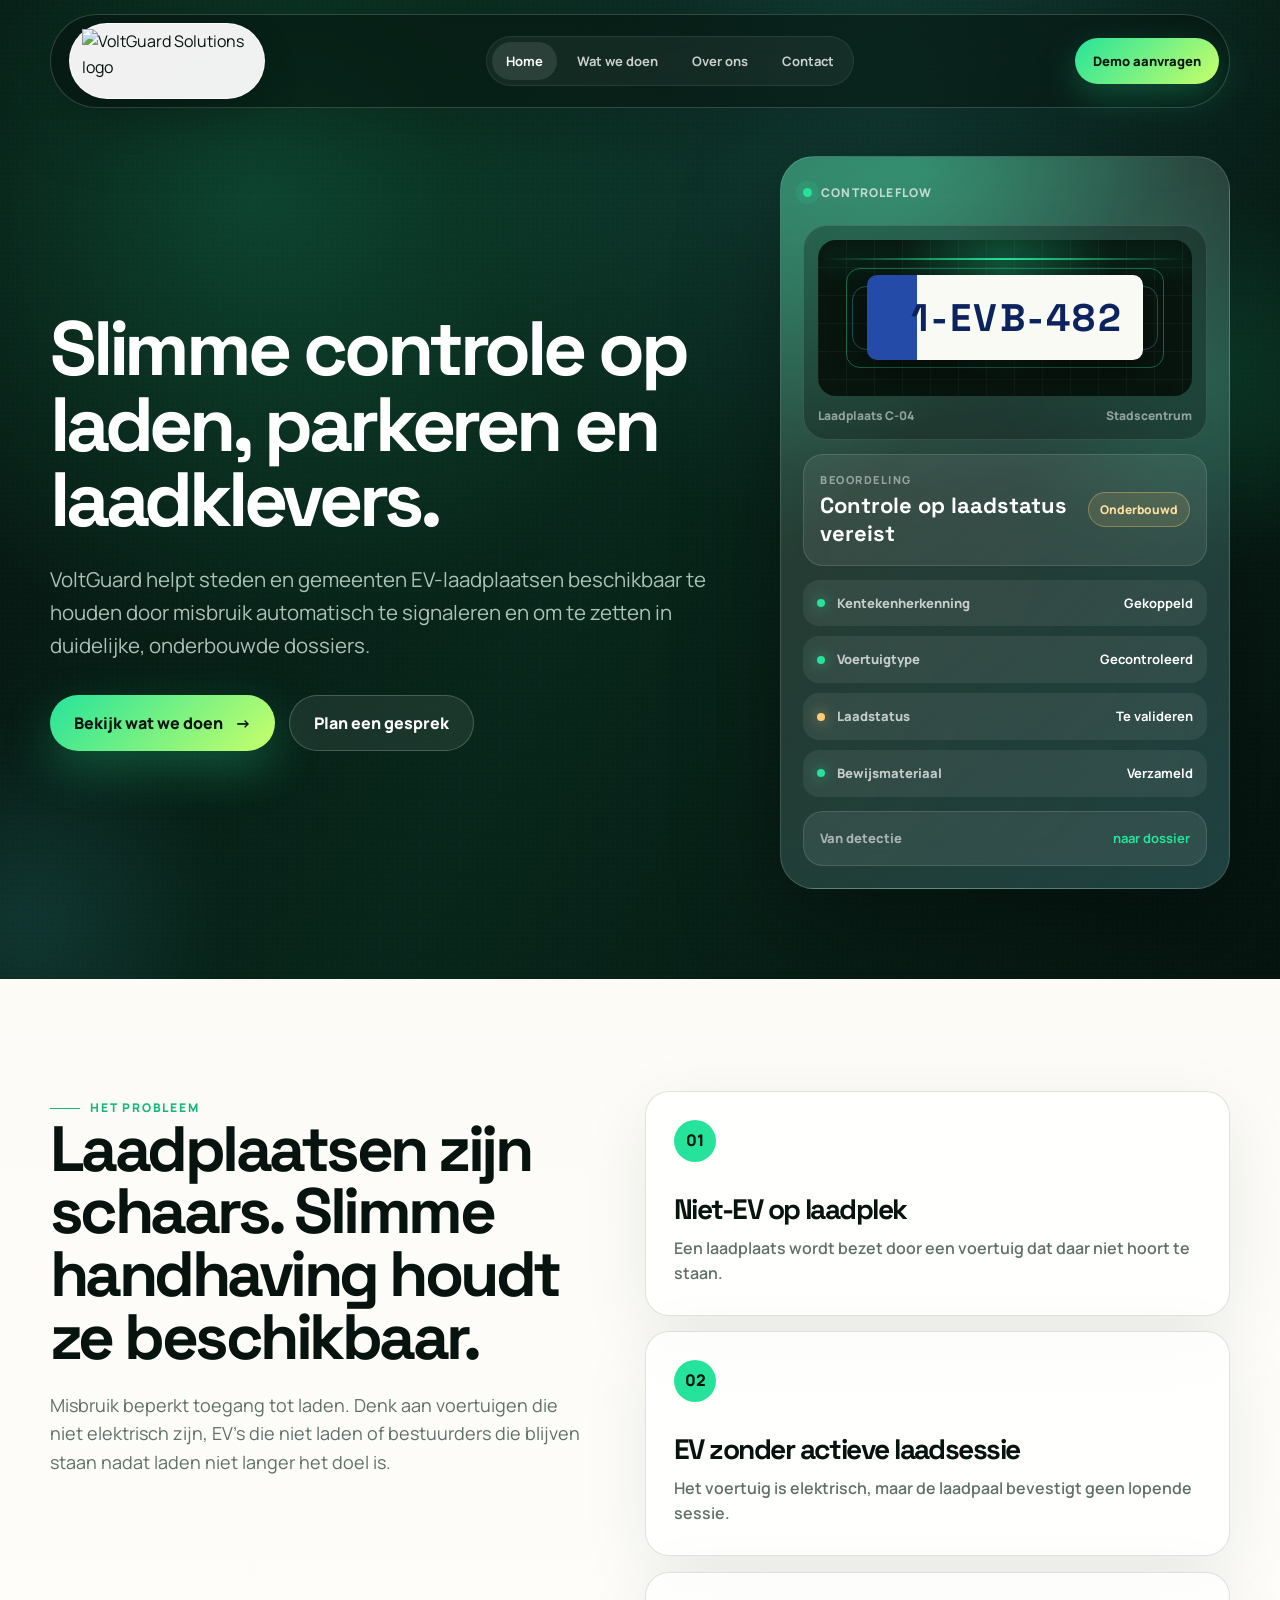
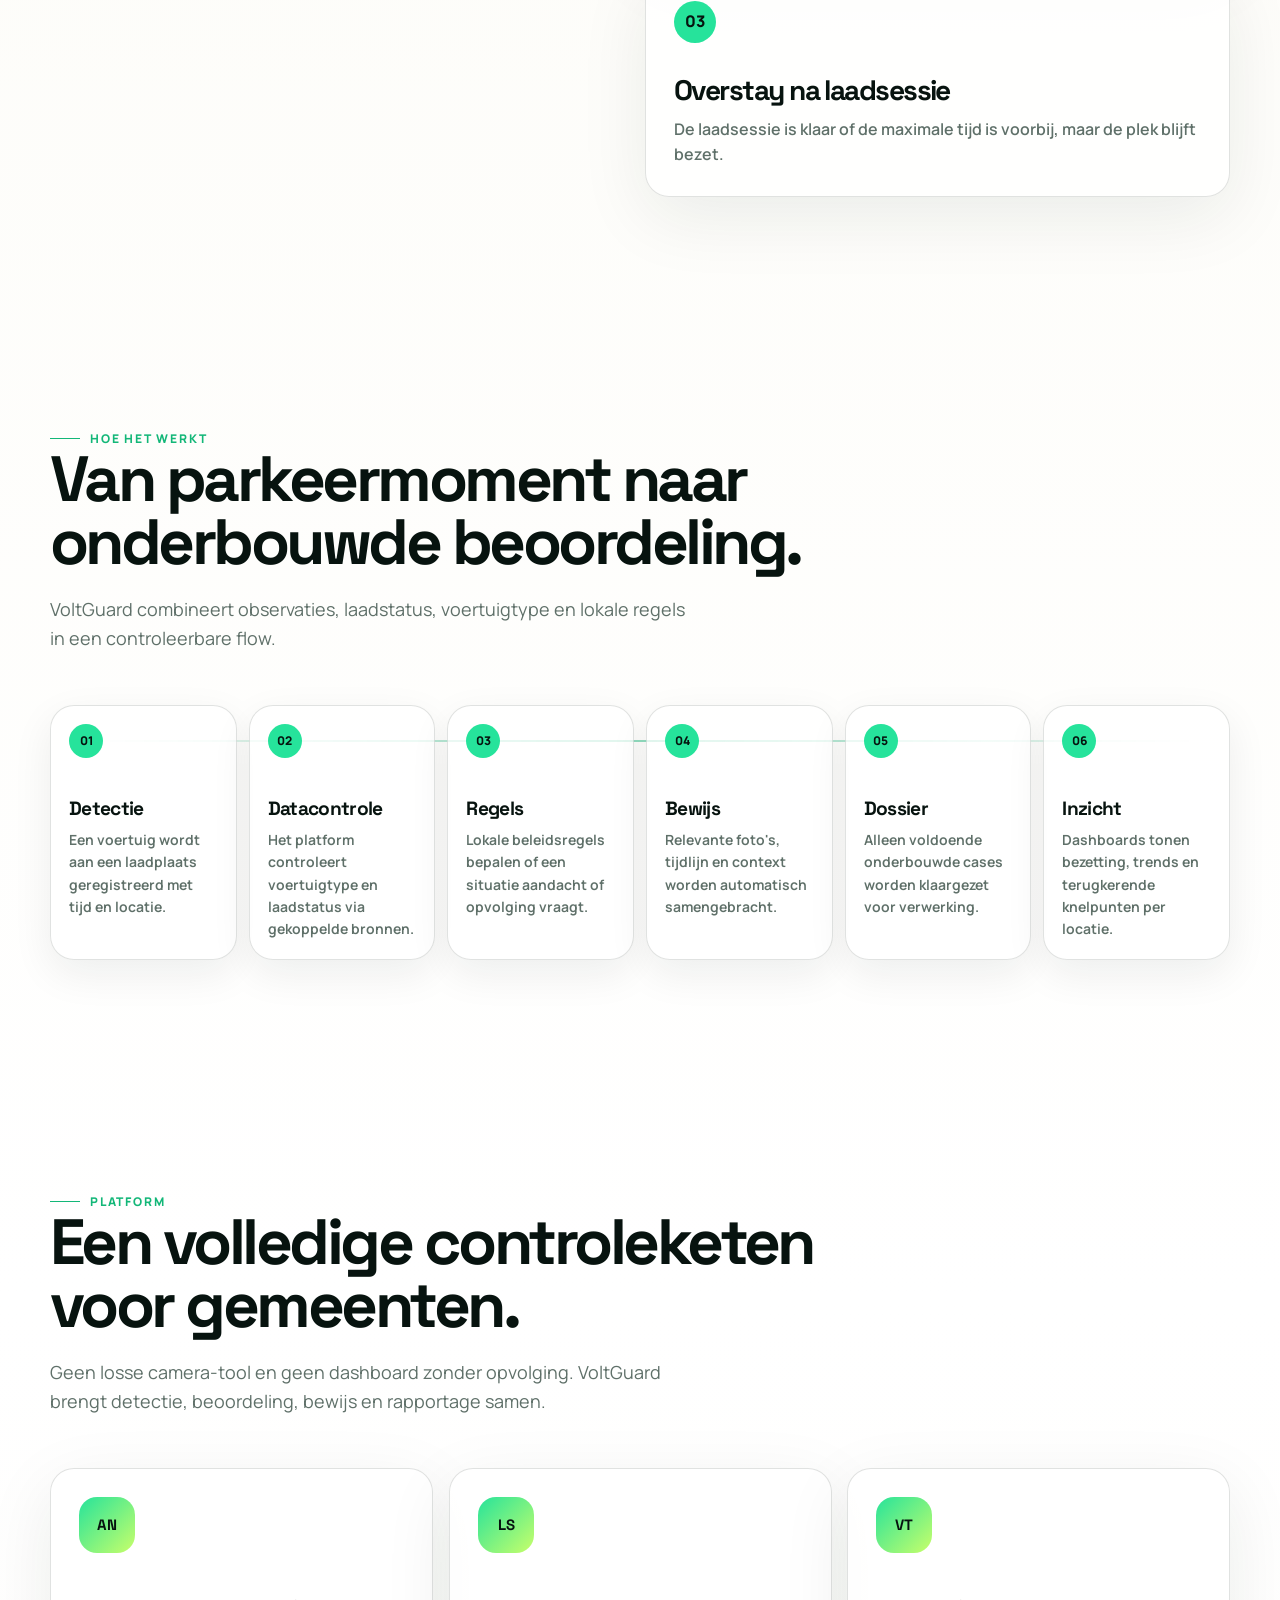
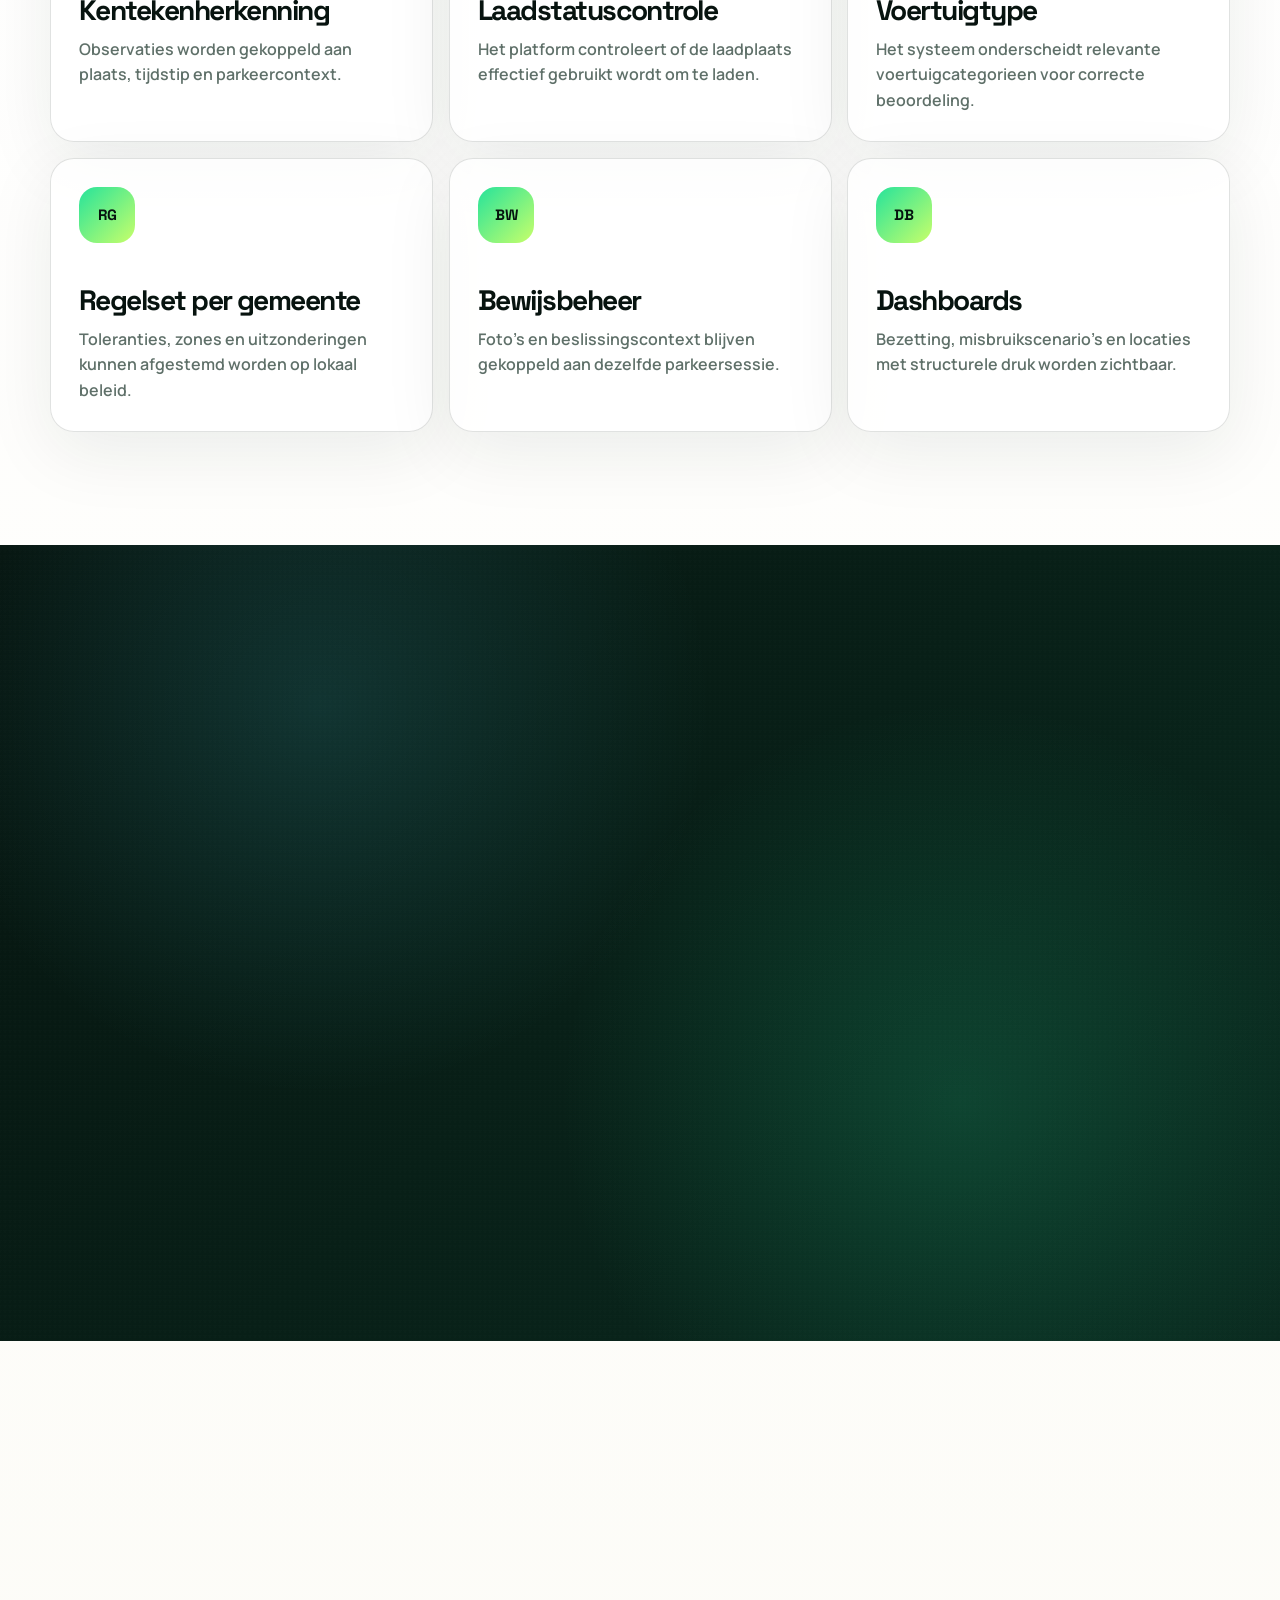
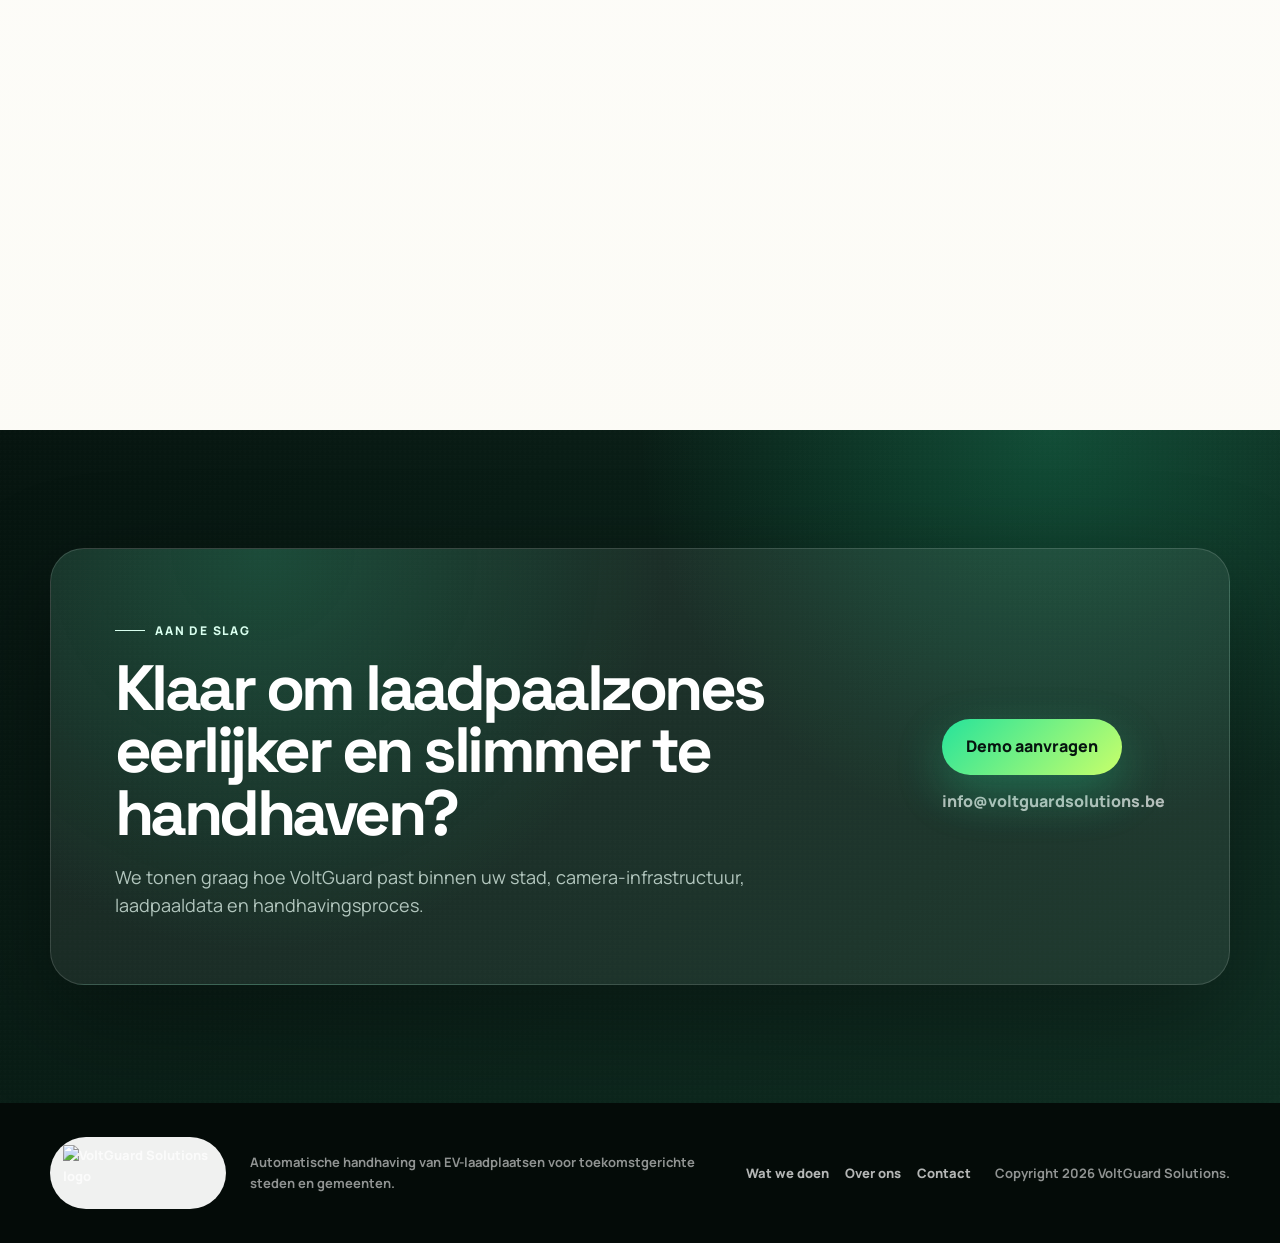
==== commit a1706dcc: "Update index.html" ====
--- a/index.html
+++ b/index.html
@@ -1,6 +1,7 @@
 <!DOCTYPE html>
 <html lang="nl">
 <head>
+  <meta name="google-site-verification" content="eCS3VljCIB4j2xvNQY7IN8n4BhXvLf1OauFYmqvjeEI" />
   <meta charset="UTF-8">
   <meta name="viewport" content="width=device-width, initial-scale=1.0">
   <title>VoltGuard Solutions | Slimme handhaving van EV-laadplaatsen</title>
@@ -17,13 +18,13 @@
 
   <header class="site-header" id="site-header">
     <div class="container nav-shell">
-      <a class="brand" href="index.html" aria-label="VoltGuard Solutions home">
+      <a class="brand" href="./" aria-label="VoltGuard Solutions home">
         <img src="logo (transparant).png" alt="VoltGuard Solutions logo">
       </a>
       <nav class="primary-nav" aria-label="Hoofdnavigatie">
-        <a href="index.html" aria-current="page">Home</a>
-        <a href="wat-we-doen.html">Wat we doen</a>
-        <a href="over-ons.html">Over ons</a>
+        <a href="./" aria-current="page">Home</a>
+        <a href="wat-we-doen/">Wat we doen</a>
+        <a href="over-ons/">Over ons</a>
         <a href="#contact">Contact</a>
       </nav>
       <a class="nav-cta magnetic" href="mailto:info@voltguardsolutions.be?subject=Demo%20VoltGuard%20Solutions">Demo aanvragen</a>
@@ -33,9 +34,9 @@
       </button>
     </div>
     <div class="mobile-nav" id="mobile-nav" aria-hidden="true">
-      <a href="index.html" aria-current="page">Home</a>
-      <a href="wat-we-doen.html">Wat we doen</a>
-      <a href="over-ons.html">Over ons</a>
+      <a href="./" aria-current="page">Home</a>
+      <a href="wat-we-doen/">Wat we doen</a>
+      <a href="over-ons/">Over ons</a>
       <a href="#contact">Contact</a>
       <a href="mailto:info@voltguardsolutions.be?subject=Demo%20VoltGuard%20Solutions">Demo aanvragen</a>
     </div>
@@ -56,7 +57,7 @@
           <h1>Slimme controle op laden, parkeren en laadklevers.</h1>
           <p class="hero-lede">VoltGuard helpt steden en gemeenten EV-laadplaatsen beschikbaar te houden door misbruik automatisch te signaleren en om te zetten in duidelijke, onderbouwde dossiers.</p>
           <div class="hero-actions">
-            <a class="button button-primary magnetic" href="wat-we-doen.html">
+            <a class="button button-primary magnetic" href="wat-we-doen/">
               Bekijk wat we doen
               <span aria-hidden="true">-></span>
             </a>
@@ -321,13 +322,13 @@
 
   <footer class="footer">
     <div class="container footer-inner">
-      <a class="footer-brand" href="index.html" aria-label="VoltGuard Solutions home">
+      <a class="footer-brand" href="./" aria-label="VoltGuard Solutions home">
         <img src="logo (transparant).png" alt="VoltGuard Solutions logo">
       </a>
       <p>Automatische handhaving van EV-laadplaatsen voor toekomstgerichte steden en gemeenten.</p>
       <nav aria-label="Footer navigatie">
-        <a href="wat-we-doen.html">Wat we doen</a>
-        <a href="over-ons.html">Over ons</a>
+        <a href="wat-we-doen/">Wat we doen</a>
+        <a href="over-ons/">Over ons</a>
         <a href="#contact">Contact</a>
       </nav>
       <span>Copyright 2026 VoltGuard Solutions.</span>
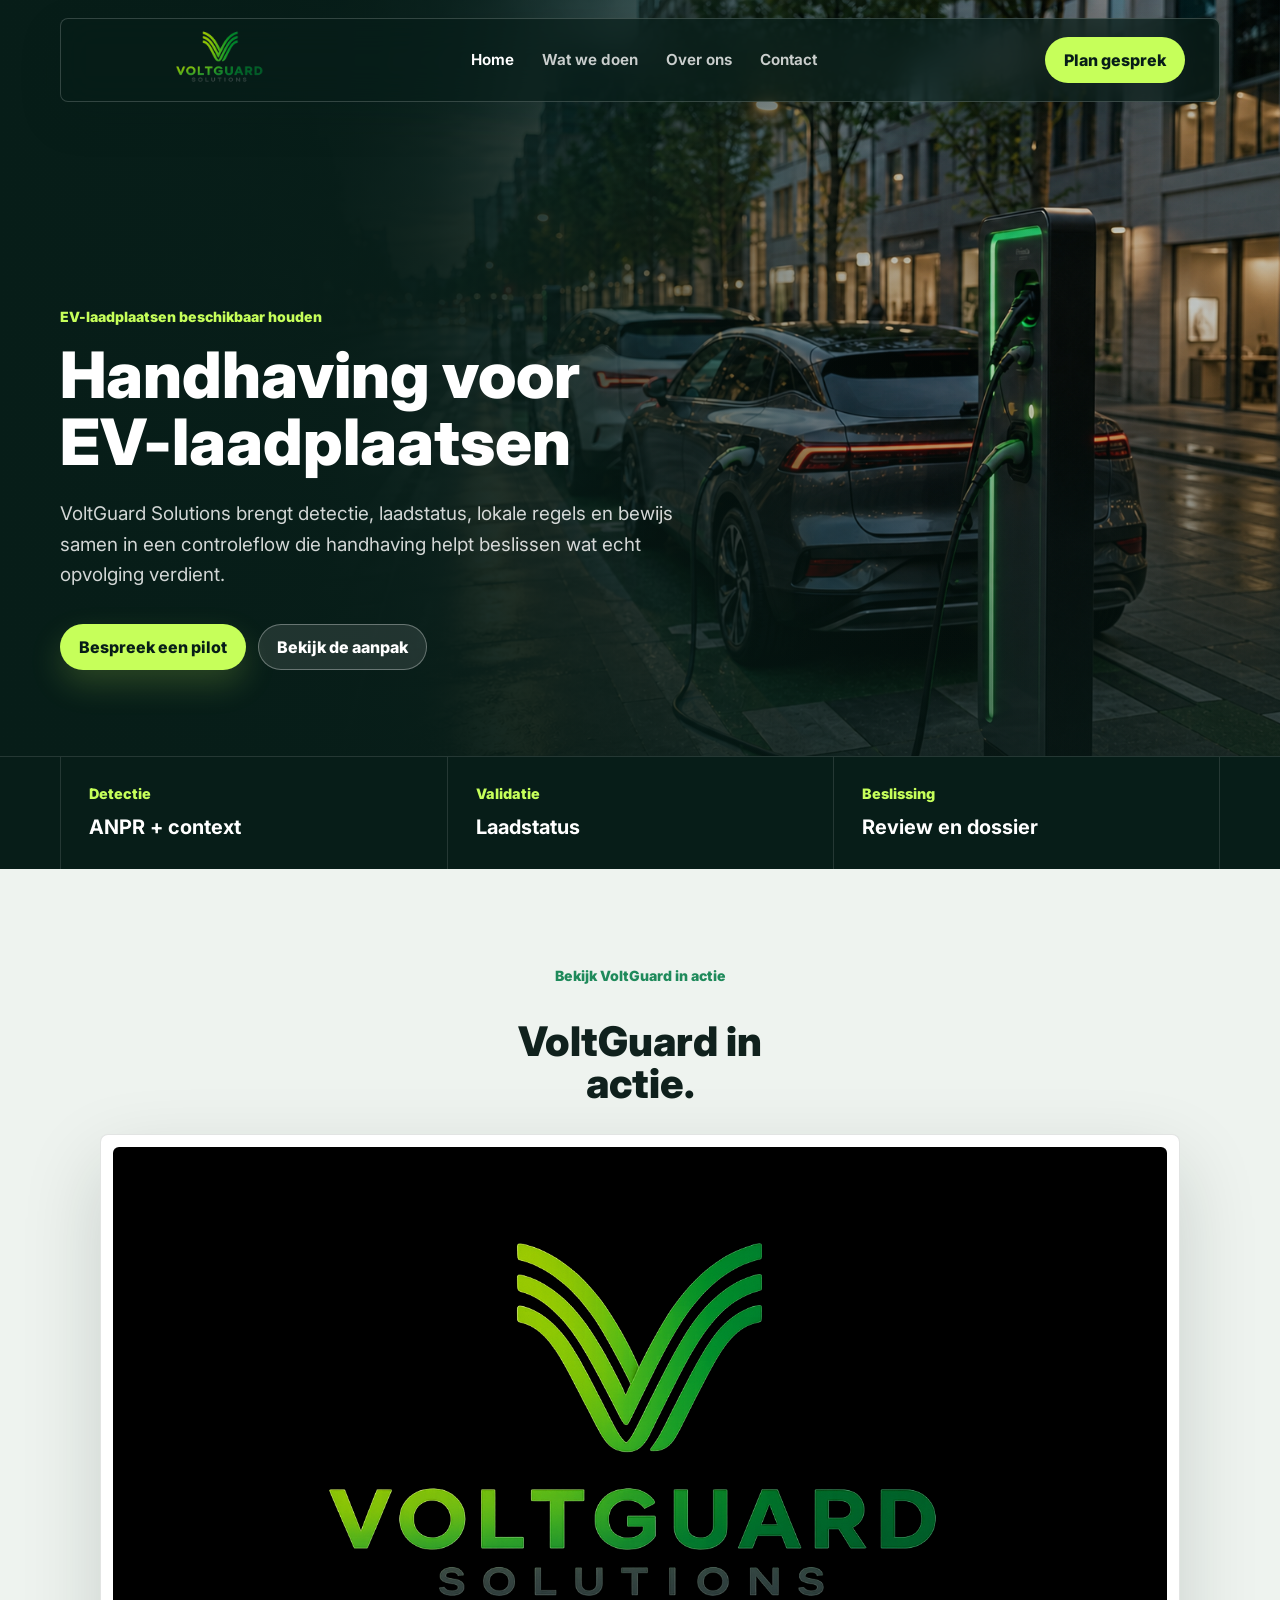
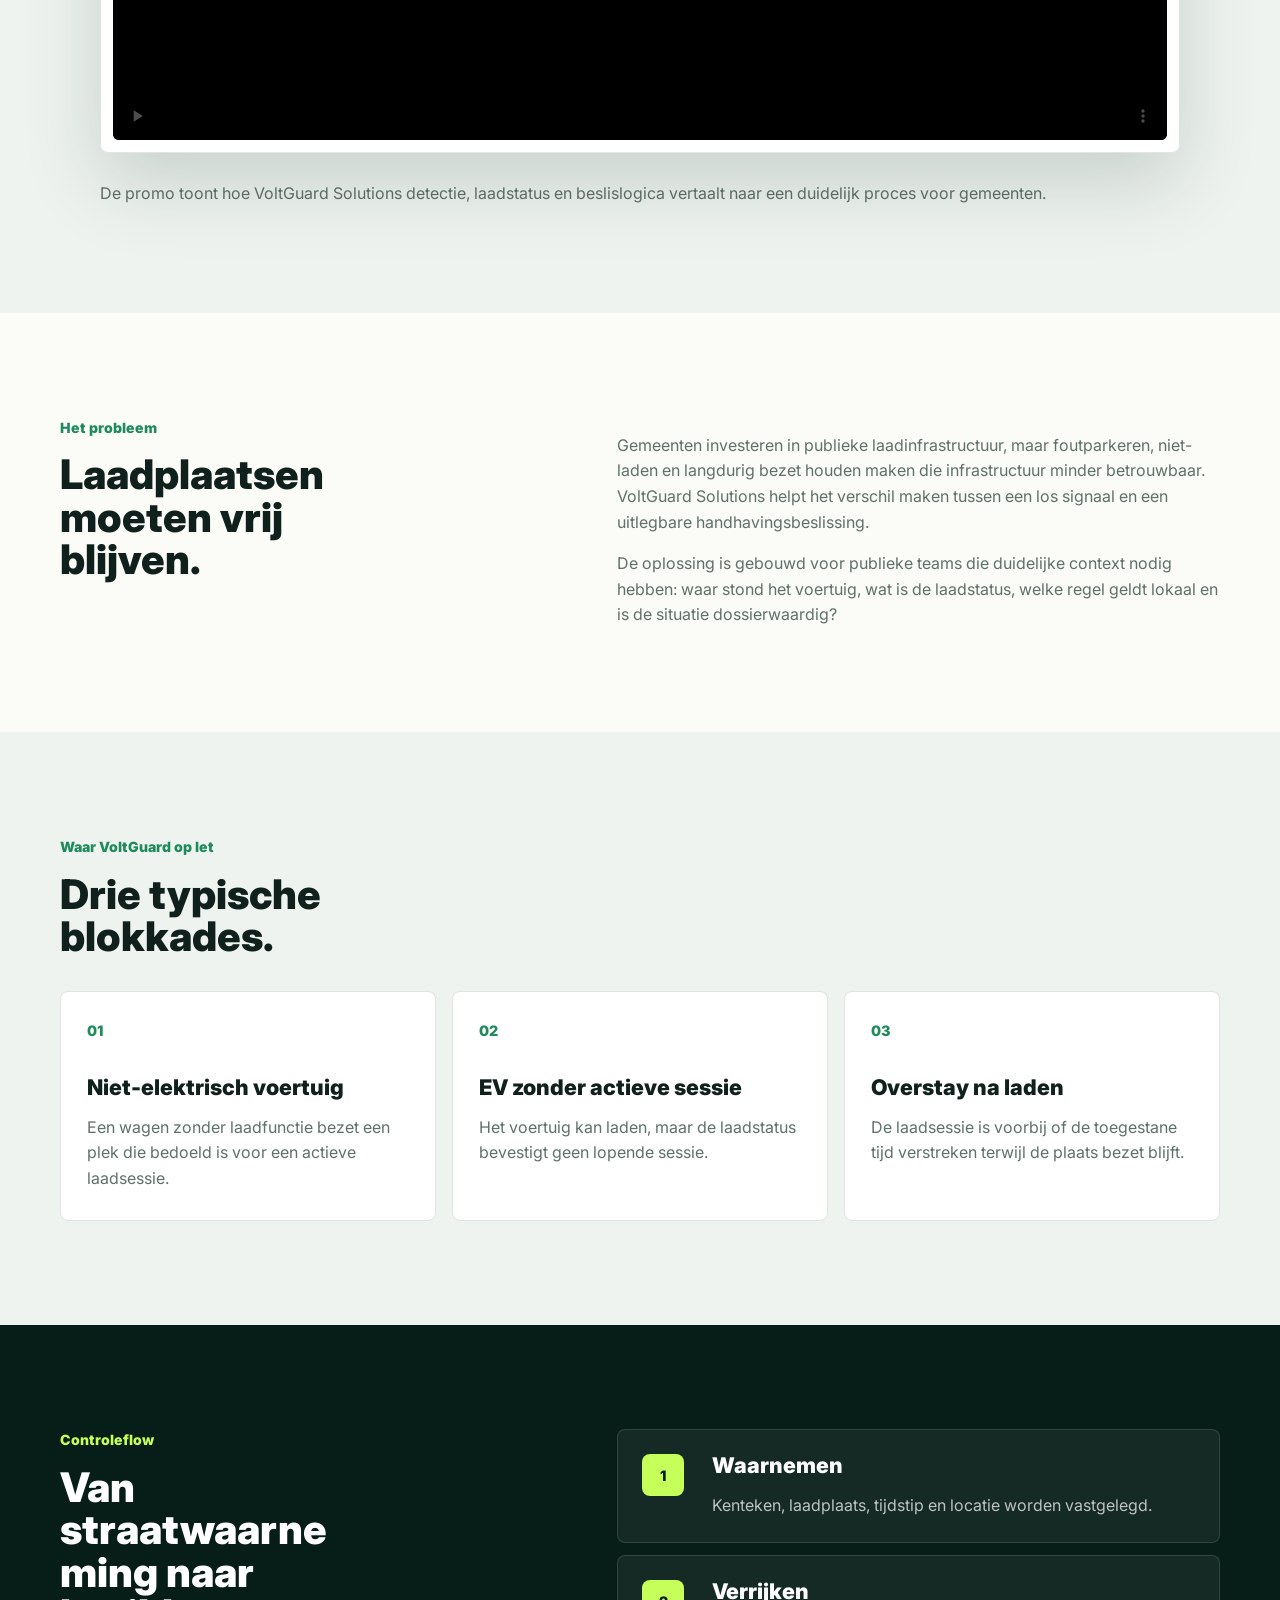
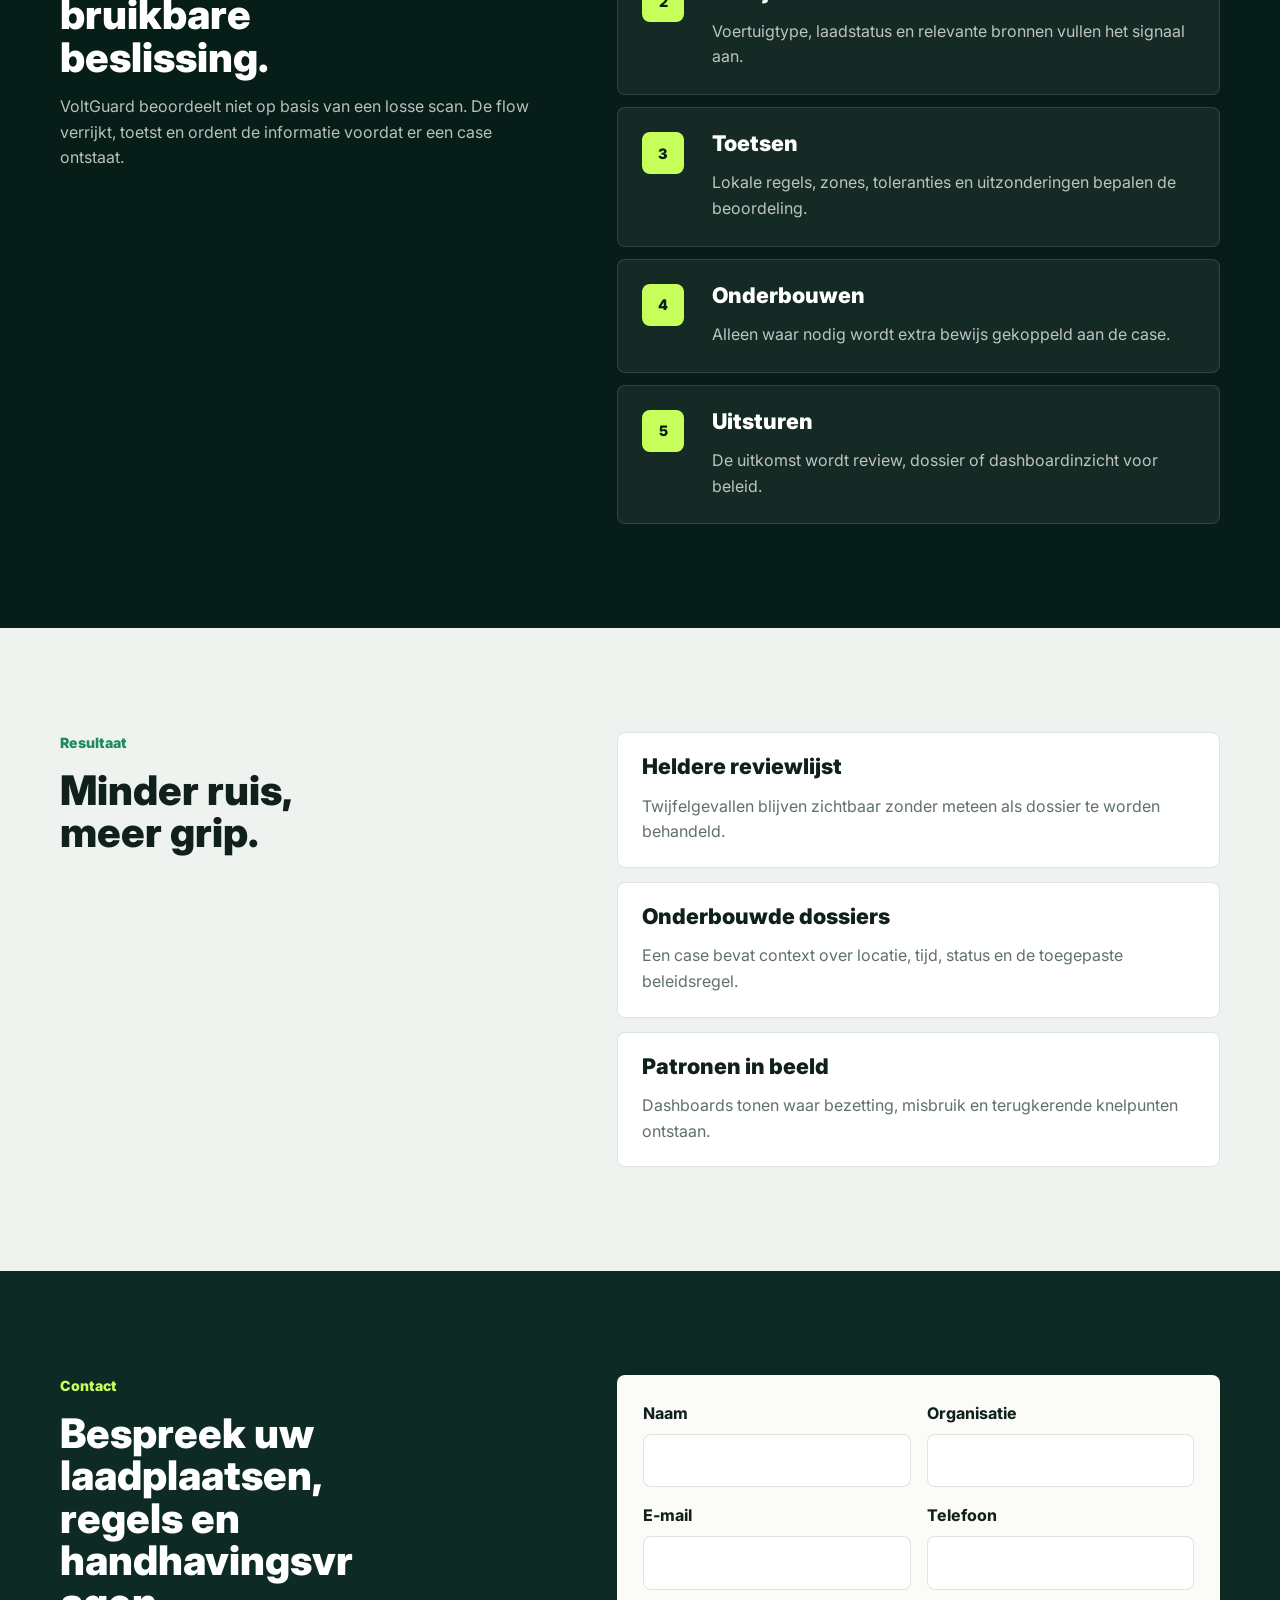
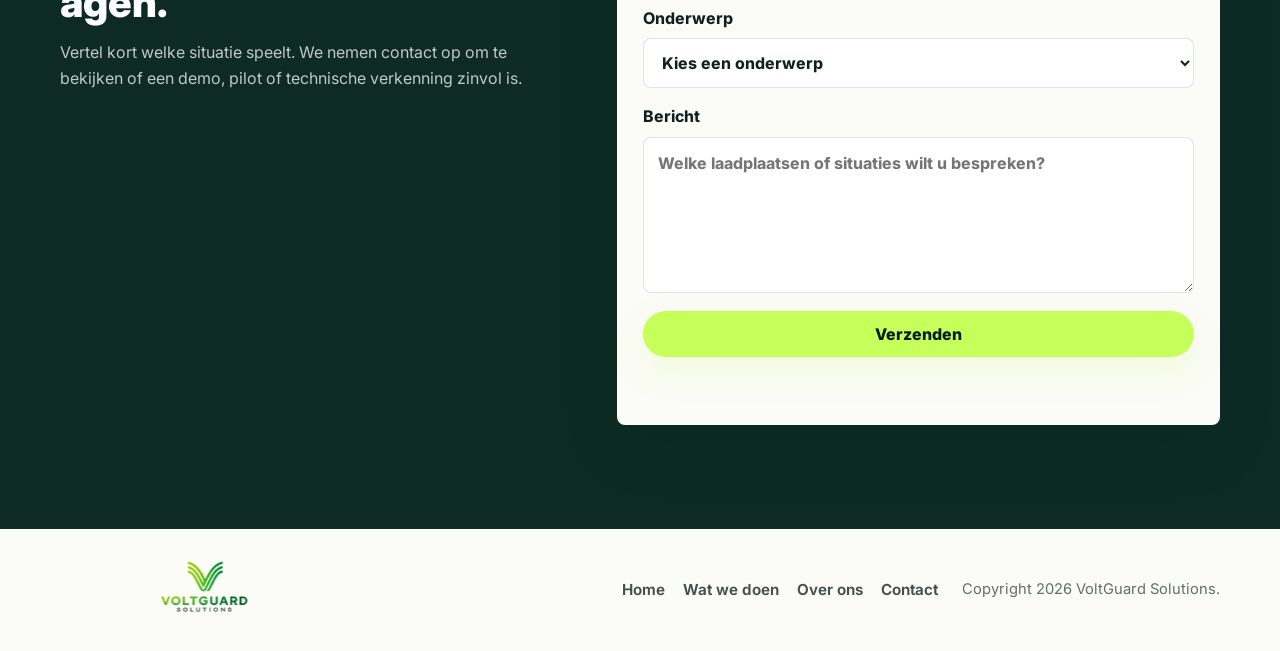
==== commit 898b0858: "update website" ====
--- a/index.html
+++ b/index.html
@@ -1,337 +1,285 @@
 <!DOCTYPE html>
 <html lang="nl">
 <head>
-  <meta name="google-site-verification" content="eCS3VljCIB4j2xvNQY7IN8n4BhXvLf1OauFYmqvjeEI" />
+  <meta name="google-site-verification" content="eCS3VljCIB4j2xvNQY7IN8n4BhXvLf1OauFYmqvjeEI">
   <meta charset="UTF-8">
   <meta name="viewport" content="width=device-width, initial-scale=1.0">
-  <title>VoltGuard Solutions | Slimme handhaving van EV-laadplaatsen</title>
-  <meta name="description" content="VoltGuard Solutions helpt steden en gemeenten laadplaatsen beschikbaar te houden met automatische detectie, beslisregels en handhavingsdossiers.">
-  <meta name="theme-color" content="#06140f">
+  <title>VoltGuard Solutions | Laadpaalhandhaving voor gemeenten</title>
+  <meta name="description" content="VoltGuard Solutions helpt steden en gemeenten EV-laadplaatsen beschikbaar houden met laadplaatscontrole, laadstatusvalidatie, ANPR-signalen en duidelijke dossieropbouw.">
+  <meta name="robots" content="index,follow">
+  <meta name="theme-color" content="#071d18">
+  <link rel="canonical" href="https://voltguardsolutions.be/">
+  <meta property="og:type" content="website">
+  <meta property="og:locale" content="nl_BE">
+  <meta property="og:title" content="VoltGuard Solutions | Laadpaalhandhaving voor gemeenten">
+  <meta property="og:description" content="Een uitlegbare controleflow voor EV-laadplaatsen: detectie, laadstatus, beleidsregels en dossieropbouw.">
+  <meta property="og:url" content="https://voltguardsolutions.be/">
+  <meta property="og:image" content="https://voltguardsolutions.be/assets/hero-ev-enforcement.png">
+  <meta name="twitter:card" content="summary_large_image">
+  <meta name="twitter:title" content="VoltGuard Solutions | Laadpaalhandhaving voor gemeenten">
+  <meta name="twitter:description" content="Laadplaatscontrole en dossieropbouw voor steden en gemeenten die EV-laadplaatsen bruikbaar willen houden.">
+  <meta name="twitter:image" content="https://voltguardsolutions.be/assets/hero-ev-enforcement.png">
+  <link rel="icon" type="image/png" href="FINAL.png">
   <link rel="preconnect" href="https://fonts.googleapis.com">
   <link rel="preconnect" href="https://fonts.gstatic.com" crossorigin>
-  <link href="https://fonts.googleapis.com/css2?family=Manrope:wght@400;500;600;700;800&family=Space+Grotesk:wght@500;600;700&display=swap" rel="stylesheet">
+  <link href="https://fonts.googleapis.com/css2?family=Inter:wght@400;500;600;700;800&display=swap" rel="stylesheet">
   <link rel="stylesheet" href="style.css">
   <script defer src="script.js"></script>
+  <script type="application/ld+json">
+  {
+    "@context": "https://schema.org",
+    "@type": "Organization",
+    "name": "VoltGuard Solutions",
+    "url": "https://voltguardsolutions.be/",
+    "logo": "https://voltguardsolutions.be/FINAL.png",
+    "description": "VoltGuard Solutions ondersteunt lokale overheden met laadplaatscontrole en laadpaalhandhaving voor EV-laadplaatsen.",
+    "image": "https://voltguardsolutions.be/assets/hero-ev-enforcement.png"
+  }
+  </script>
 </head>
-<body>
-  <div class="scroll-progress" id="scroll-progress" aria-hidden="true"></div>
-
+<body data-contact-email="info@voltguardsolutions.be">
   <header class="site-header" id="site-header">
-    <div class="container nav-shell">
+    <div class="container header-inner">
       <a class="brand" href="./" aria-label="VoltGuard Solutions home">
-        <img src="logo (transparant).png" alt="VoltGuard Solutions logo">
+        <img class="brand-logo" src="FINAL.png" alt="VoltGuard Solutions">
       </a>
-      <nav class="primary-nav" aria-label="Hoofdnavigatie">
+      <nav class="desktop-nav" aria-label="Hoofdnavigatie">
         <a href="./" aria-current="page">Home</a>
         <a href="wat-we-doen/">Wat we doen</a>
         <a href="over-ons/">Over ons</a>
         <a href="#contact">Contact</a>
       </nav>
-      <a class="nav-cta magnetic" href="mailto:info@voltguardsolutions.be?subject=Demo%20VoltGuard%20Solutions">Demo aanvragen</a>
+      <a class="header-cta" href="#contact">Plan gesprek</a>
       <button class="menu-toggle" type="button" aria-label="Menu openen" aria-expanded="false" aria-controls="mobile-nav">
         <span></span>
         <span></span>
       </button>
     </div>
-    <div class="mobile-nav" id="mobile-nav" aria-hidden="true">
+    <nav class="mobile-nav" id="mobile-nav" aria-label="Mobiele navigatie" aria-hidden="true">
       <a href="./" aria-current="page">Home</a>
       <a href="wat-we-doen/">Wat we doen</a>
       <a href="over-ons/">Over ons</a>
       <a href="#contact">Contact</a>
-      <a href="mailto:info@voltguardsolutions.be?subject=Demo%20VoltGuard%20Solutions">Demo aanvragen</a>
-    </div>
+    </nav>
   </header>
 
   <main>
-    <section class="hero section-dark" id="home">
-      <video class="hero-video" autoplay muted loop playsinline preload="metadata" aria-hidden="true">
-        <source src="Background video" type="video/mp4">
-      </video>
-      <div class="video-wash" aria-hidden="true"></div>
-      <div class="noise" aria-hidden="true"></div>
-      <div class="hero-orb hero-orb-one" aria-hidden="true"></div>
-      <div class="hero-orb hero-orb-two" aria-hidden="true"></div>
-
-      <div class="container hero-grid">
-        <div class="hero-copy reveal">
-          <h1>Slimme controle op laden, parkeren en laadklevers.</h1>
-          <p class="hero-lede">VoltGuard helpt steden en gemeenten EV-laadplaatsen beschikbaar te houden door misbruik automatisch te signaleren en om te zetten in duidelijke, onderbouwde dossiers.</p>
+    <section class="hero home-hero" aria-label="VoltGuard Solutions">
+      <img class="hero-image" src="assets/hero-ev-enforcement.png" alt="EV-laadplaatsen in een stedelijke straat met twee elektrische wagens die laden">
+      <div class="hero-shade" aria-hidden="true"></div>
+      <div class="container hero-content">
+        <div class="hero-copy">
+          <p class="eyebrow">EV-laadplaatsen beschikbaar houden</p>
+          <h1>Handhaving voor <span class="hero-title-line">EV-laadplaatsen</span></h1>
+          <p class="hero-lede">VoltGuard Solutions brengt detectie, laadstatus, lokale regels en bewijs samen in een controleflow die handhaving helpt beslissen wat echt opvolging verdient.</p>
           <div class="hero-actions">
-            <a class="button button-primary magnetic" href="wat-we-doen/">
-              Bekijk wat we doen
-              <span aria-hidden="true">-></span>
-            </a>
-            <a class="button button-ghost" href="mailto:info@voltguardsolutions.be?subject=Demo%20VoltGuard%20Solutions">Plan een gesprek</a>
+            <a class="button button-primary" href="#contact">Bespreek een pilot</a>
+            <a class="button button-secondary" href="wat-we-doen/">Bekijk de aanpak</a>
           </div>
         </div>
-
-        <div class="hero-panel reveal" data-tilt>
-          <div class="panel-topline">
-            <span class="live-dot"></span>
-            Controleflow
+      </div>
+    </section>
+
+    <section class="metric-strip" aria-label="Kern van de oplossing">
+      <div class="container metric-grid">
+        <div>
+          <span>Detectie</span>
+          <strong>ANPR + context</strong>
+        </div>
+        <div>
+          <span>Validatie</span>
+          <strong>Laadstatus</strong>
+        </div>
+        <div>
+          <span>Beslissing</span>
+          <strong>Review en dossier</strong>
+        </div>
+      </div>
+    </section>
+
+    <section class="video-section" aria-labelledby="promo-video-title">
+      <div class="container video-showcase">
+        <div class="video-showcase-copy">
+          <p class="eyebrow">Bekijk VoltGuard in actie</p>
+          <h2 id="promo-video-title">VoltGuard in actie.</h2>
+        </div>
+        <div class="promo-video-card promo-video-wide" aria-label="VoltGuard Solutions promo video">
+          <video controls playsinline preload="metadata" poster="FINAL.png">
+            <source src="VoltGuard%20Solutions%20Promo.mp4" type="video/mp4">
+          </video>
+        </div>
+        <p class="video-support">De promo toont hoe VoltGuard Solutions detectie, laadstatus en beslislogica vertaalt naar een duidelijk proces voor gemeenten.</p>
+      </div>
+    </section>
+
+    <section class="section band-white">
+      <div class="container intro-grid">
+        <div class="section-heading">
+          <p class="eyebrow">Het probleem</p>
+          <h2>Laadplaatsen moeten vrij blijven.</h2>
+        </div>
+        <div class="intro-copy">
+          <p>Gemeenten investeren in publieke laadinfrastructuur, maar foutparkeren, niet-laden en langdurig bezet houden maken die infrastructuur minder betrouwbaar. VoltGuard Solutions helpt het verschil maken tussen een los signaal en een uitlegbare handhavingsbeslissing.</p>
+          <p>De oplossing is gebouwd voor publieke teams die duidelijke context nodig hebben: waar stond het voertuig, wat is de laadstatus, welke regel geldt lokaal en is de situatie dossierwaardig?</p>
+        </div>
+      </div>
+    </section>
+
+    <section class="section band-light">
+      <div class="container">
+        <div class="section-heading wide">
+          <p class="eyebrow">Waar VoltGuard op let</p>
+          <h2>Drie typische blokkades.</h2>
+        </div>
+        <div class="issue-grid">
+          <article class="issue-card">
+            <span>01</span>
+            <h3>Niet-elektrisch voertuig</h3>
+            <p>Een wagen zonder laadfunctie bezet een plek die bedoeld is voor een actieve laadsessie.</p>
+          </article>
+          <article class="issue-card">
+            <span>02</span>
+            <h3>EV zonder actieve sessie</h3>
+            <p>Het voertuig kan laden, maar de laadstatus bevestigt geen lopende sessie.</p>
+          </article>
+          <article class="issue-card">
+            <span>03</span>
+            <h3>Overstay na laden</h3>
+            <p>De laadsessie is voorbij of de toegestane tijd verstreken terwijl de plaats bezet blijft.</p>
+          </article>
+        </div>
+      </div>
+    </section>
+
+    <section class="section band-dark">
+      <div class="container process-layout">
+        <div class="section-heading sticky-heading">
+          <p class="eyebrow">Controleflow</p>
+          <h2>Van straatwaarneming naar bruikbare beslissing.</h2>
+          <p>VoltGuard beoordeelt niet op basis van een losse scan. De flow verrijkt, toetst en ordent de informatie voordat er een case ontstaat.</p>
+        </div>
+        <div class="process-list">
+          <article>
+            <span>1</span>
+            <div>
+              <h3>Waarnemen</h3>
+              <p>Kenteken, laadplaats, tijdstip en locatie worden vastgelegd.</p>
+            </div>
+          </article>
+          <article>
+            <span>2</span>
+            <div>
+              <h3>Verrijken</h3>
+              <p>Voertuigtype, laadstatus en relevante bronnen vullen het signaal aan.</p>
+            </div>
+          </article>
+          <article>
+            <span>3</span>
+            <div>
+              <h3>Toetsen</h3>
+              <p>Lokale regels, zones, toleranties en uitzonderingen bepalen de beoordeling.</p>
+            </div>
+          </article>
+          <article>
+            <span>4</span>
+            <div>
+              <h3>Onderbouwen</h3>
+              <p>Alleen waar nodig wordt extra bewijs gekoppeld aan de case.</p>
+            </div>
+          </article>
+          <article>
+            <span>5</span>
+            <div>
+              <h3>Uitsturen</h3>
+              <p>De uitkomst wordt review, dossier of dashboardinzicht voor beleid.</p>
+            </div>
+          </article>
+        </div>
+      </div>
+    </section>
+
+    <section class="section band-light">
+      <div class="container outcome-grid">
+        <div class="section-heading">
+          <p class="eyebrow">Resultaat</p>
+          <h2>Minder ruis, meer grip.</h2>
+        </div>
+        <div class="outcome-panel">
+          <article>
+            <h3>Heldere reviewlijst</h3>
+            <p>Twijfelgevallen blijven zichtbaar zonder meteen als dossier te worden behandeld.</p>
+          </article>
+          <article>
+            <h3>Onderbouwde dossiers</h3>
+            <p>Een case bevat context over locatie, tijd, status en de toegepaste beleidsregel.</p>
+          </article>
+          <article>
+            <h3>Patronen in beeld</h3>
+            <p>Dashboards tonen waar bezetting, misbruik en terugkerende knelpunten ontstaan.</p>
+          </article>
+        </div>
+      </div>
+    </section>
+
+    <section class="section contact-section" id="contact">
+      <div class="container contact-grid">
+        <div class="section-heading">
+          <p class="eyebrow">Contact</p>
+          <h2>Bespreek uw laadplaatsen, regels en handhavingsvragen.</h2>
+          <p>Vertel kort welke situatie speelt. We nemen contact op om te bekijken of een demo, pilot of technische verkenning zinvol is.</p>
+        </div>
+        <form class="contact-form" data-mail-form>
+          <div class="form-grid">
+            <label>
+              <span>Naam</span>
+              <input type="text" name="Naam" autocomplete="name" required>
+            </label>
+            <label>
+              <span>Organisatie</span>
+              <input type="text" name="Organisatie" autocomplete="organization" required>
+            </label>
+            <label>
+              <span>E-mail</span>
+              <input type="email" name="E-mail" autocomplete="email" required>
+            </label>
+            <label>
+              <span>Telefoon</span>
+              <input type="tel" name="Telefoon" autocomplete="tel">
+            </label>
+            <label class="full">
+              <span>Onderwerp</span>
+              <select name="Onderwerp" required>
+                <option value="">Kies een onderwerp</option>
+                <option>Demo aanvragen</option>
+                <option>Pilot of proefproject</option>
+                <option>Beleid en handhaving</option>
+                <option>Integratie met bestaande systemen</option>
+              </select>
+            </label>
+            <label class="full">
+              <span>Bericht</span>
+              <textarea name="Bericht" rows="5" placeholder="Welke laadplaatsen of situaties wilt u bespreken?" required></textarea>
+            </label>
           </div>
-          <div class="plate-scan">
-            <div class="scan-frame">
-              <span class="scan-line" aria-hidden="true"></span>
-              <div class="license-plate">1-EVB-482</div>
-            </div>
-            <div class="scan-meta">
-              <span>Laadplaats C-04</span>
-              <span>Stadscentrum</span>
-            </div>
-          </div>
-          <div class="decision-card">
-            <div>
-              <span class="mini-label">Beoordeling</span>
-              <strong>Controle op laadstatus vereist</strong>
-            </div>
-            <span class="severity">Onderbouwd</span>
-          </div>
-          <div class="signal-stack" aria-label="Datacontroles">
-            <div class="signal-row is-ok">
-              <span>Kentekenherkenning</span>
-              <strong>Gekoppeld</strong>
-            </div>
-            <div class="signal-row is-ok">
-              <span>Voertuigtype</span>
-              <strong>Gecontroleerd</strong>
-            </div>
-            <div class="signal-row is-warning">
-              <span>Laadstatus</span>
-              <strong>Te valideren</strong>
-            </div>
-            <div class="signal-row is-ok">
-              <span>Bewijsmateriaal</span>
-              <strong>Verzameld</strong>
-            </div>
-          </div>
-          <div class="case-footer">
-            <span>Van detectie</span>
-            <strong>naar dossier</strong>
-          </div>
-        </div>
-      </div>
-    </section>
-
-    <section class="problem section-light" id="probleem">
-      <div class="container split-layout">
-        <div class="section-intro reveal">
-          <p class="eyebrow dark">
-            <span></span>
-            Het probleem
-          </p>
-          <h2>Laadplaatsen zijn schaars. Slimme handhaving houdt ze beschikbaar.</h2>
-          <p>Misbruik beperkt toegang tot laden. Denk aan voertuigen die niet elektrisch zijn, EV's die niet laden of bestuurders die blijven staan nadat laden niet langer het doel is.</p>
-        </div>
-        <div class="problem-grid">
-          <article class="problem-card reveal" data-tilt>
-            <span class="card-index">01</span>
-            <h3>Niet-EV op laadplek</h3>
-            <p>Een laadplaats wordt bezet door een voertuig dat daar niet hoort te staan.</p>
-          </article>
-          <article class="problem-card reveal" data-tilt>
-            <span class="card-index">02</span>
-            <h3>EV zonder actieve laadsessie</h3>
-            <p>Het voertuig is elektrisch, maar de laadpaal bevestigt geen lopende sessie.</p>
-          </article>
-          <article class="problem-card reveal" data-tilt>
-            <span class="card-index">03</span>
-            <h3>Overstay na laadsessie</h3>
-            <p>De laadsessie is klaar of de maximale tijd is voorbij, maar de plek blijft bezet.</p>
-          </article>
-        </div>
-      </div>
-    </section>
-
-    <section class="workflow section-light" id="workflow">
-      <div class="container">
-        <div class="section-heading reveal">
-          <p class="eyebrow dark">
-            <span></span>
-            Hoe het werkt
-          </p>
-          <h2>Van parkeermoment naar onderbouwde beoordeling.</h2>
-          <p>VoltGuard combineert observaties, laadstatus, voertuigtype en lokale regels in een controleerbare flow.</p>
-        </div>
-        <div class="timeline" aria-label="VoltGuard workflow">
-          <article class="timeline-step reveal">
-            <span>01</span>
-            <h3>Detectie</h3>
-            <p>Een voertuig wordt aan een laadplaats geregistreerd met tijd en locatie.</p>
-          </article>
-          <article class="timeline-step reveal">
-            <span>02</span>
-            <h3>Datacontrole</h3>
-            <p>Het platform controleert voertuigtype en laadstatus via gekoppelde bronnen.</p>
-          </article>
-          <article class="timeline-step reveal">
-            <span>03</span>
-            <h3>Regels</h3>
-            <p>Lokale beleidsregels bepalen of een situatie aandacht of opvolging vraagt.</p>
-          </article>
-          <article class="timeline-step reveal">
-            <span>04</span>
-            <h3>Bewijs</h3>
-            <p>Relevante foto's, tijdlijn en context worden automatisch samengebracht.</p>
-          </article>
-          <article class="timeline-step reveal">
-            <span>05</span>
-            <h3>Dossier</h3>
-            <p>Alleen voldoende onderbouwde cases worden klaargezet voor verwerking.</p>
-          </article>
-          <article class="timeline-step reveal">
-            <span>06</span>
-            <h3>Inzicht</h3>
-            <p>Dashboards tonen bezetting, trends en terugkerende knelpunten per locatie.</p>
-          </article>
-        </div>
-      </div>
-    </section>
-
-    <section class="platform section-light" id="platform">
-      <div class="container">
-        <div class="section-heading reveal">
-          <p class="eyebrow dark">
-            <span></span>
-            Platform
-          </p>
-          <h2>Een volledige controleketen voor gemeenten.</h2>
-          <p>Geen losse camera-tool en geen dashboard zonder opvolging. VoltGuard brengt detectie, beoordeling, bewijs en rapportage samen.</p>
-        </div>
-        <div class="feature-grid">
-          <article class="feature-card reveal" data-tilt>
-            <div class="feature-icon">AN</div>
-            <h3>Kentekenherkenning</h3>
-            <p>Observaties worden gekoppeld aan plaats, tijdstip en parkeercontext.</p>
-          </article>
-          <article class="feature-card reveal" data-tilt>
-            <div class="feature-icon">LS</div>
-            <h3>Laadstatuscontrole</h3>
-            <p>Het platform controleert of de laadplaats effectief gebruikt wordt om te laden.</p>
-          </article>
-          <article class="feature-card reveal" data-tilt>
-            <div class="feature-icon">VT</div>
-            <h3>Voertuigtype</h3>
-            <p>Het systeem onderscheidt relevante voertuigcategorieen voor correcte beoordeling.</p>
-          </article>
-          <article class="feature-card reveal" data-tilt>
-            <div class="feature-icon">RG</div>
-            <h3>Regelset per gemeente</h3>
-            <p>Toleranties, zones en uitzonderingen kunnen afgestemd worden op lokaal beleid.</p>
-          </article>
-          <article class="feature-card reveal" data-tilt>
-            <div class="feature-icon">BW</div>
-            <h3>Bewijsbeheer</h3>
-            <p>Foto's en beslissingscontext blijven gekoppeld aan dezelfde parkeersessie.</p>
-          </article>
-          <article class="feature-card reveal" data-tilt>
-            <div class="feature-icon">DB</div>
-            <h3>Dashboards</h3>
-            <p>Bezetting, misbruikscenario's en locaties met structurele druk worden zichtbaar.</p>
-          </article>
-        </div>
-      </div>
-    </section>
-
-    <section class="architecture section-dark" id="architectuur">
-      <div class="noise" aria-hidden="true"></div>
-      <div class="container architecture-grid">
-        <div class="section-intro reveal">
-          <p class="eyebrow">
-            <span></span>
-            Controleketen
-          </p>
-          <h2>Een technologie-neutrale flow van observatie naar dossier.</h2>
-          <p>De exacte technische koppelingen kunnen verschillen per stad. De kern blijft dezelfde: betrouwbare signalen combineren, regels toepassen en alleen bruikbare cases doorzetten.</p>
-          <ul class="check-list">
-            <li>Observatie aan de laadplaats</li>
-            <li>Controle van voertuigtype en laadstatus</li>
-            <li>Beoordeling met lokale regels</li>
-            <li>Dossier en inzichten voor opvolging</li>
-          </ul>
-        </div>
-        <div class="orbit-map reveal" data-tilt aria-label="Technologie-neutrale controleflow">
-          <div class="orbit-ring"></div>
-          <div class="orbit-ring ring-two"></div>
-          <div class="orbit-core">
-            <span>VoltGuard</span>
-            <strong>Platform</strong>
-          </div>
-          <div class="orbit-node node-camera">Camera</div>
-          <div class="orbit-node node-data">Data</div>
-          <div class="orbit-node node-rules">Regels</div>
-          <div class="orbit-node node-crm">Dossier</div>
-          <div class="orbit-node node-bi">Inzicht</div>
-          <svg class="orbit-lines" viewBox="0 0 520 520" aria-hidden="true">
-            <path d="M94 250 C170 170, 330 170, 426 250" />
-            <path d="M94 280 C170 360, 330 360, 426 280" />
-            <path d="M250 95 C330 175, 330 345, 250 425" />
-            <path d="M270 95 C190 175, 190 345, 270 425" />
-          </svg>
-        </div>
-      </div>
-    </section>
-
-    <section class="outcomes section-light">
-      <div class="container">
-        <div class="section-heading reveal">
-          <p class="eyebrow dark">
-            <span></span>
-            Resultaat
-          </p>
-          <h2>Wat dit oplevert voor steden en gemeenten.</h2>
-        </div>
-        <div class="outcome-grid">
-          <article class="outcome-card reveal">
-            <strong>AI</strong>
-            <span>Automatische beoordeling</span>
-            <p>Beoordeling op basis van meerdere databronnen in plaats van een enkel signaal.</p>
-          </article>
-          <article class="outcome-card reveal">
-            <strong>24/7</strong>
-            <span>Realtime handhaving</span>
-            <p>Detectie overdag en 's nachts, zonder extra manuele controlerondes.</p>
-          </article>
-          <article class="outcome-card reveal">
-            <strong>1</strong>
-            <span>Centraal proces</span>
-            <p>Van ANPR-detectie tot handhavingsdossier in een samenhangende flow.</p>
-          </article>
-        </div>
-      </div>
-    </section>
-
-    <section class="contact section-dark" id="contact">
-      <div class="noise" aria-hidden="true"></div>
-      <div class="container contact-card reveal">
-        <div>
-          <p class="eyebrow">
-            <span></span>
-            Aan de slag
-          </p>
-          <h2>Klaar om laadpaalzones eerlijker en slimmer te handhaven?</h2>
-          <p>We tonen graag hoe VoltGuard past binnen uw stad, camera-infrastructuur, laadpaaldata en handhavingsproces.</p>
-        </div>
-        <div class="contact-actions">
-          <a class="button button-primary magnetic" href="mailto:info@voltguardsolutions.be?subject=Demo%20VoltGuard%20Solutions">Demo aanvragen</a>
-          <a class="mail-link" href="mailto:info@voltguardsolutions.be">info@voltguardsolutions.be</a>
-        </div>
+          <button class="button button-primary" type="submit">Verzenden</button>
+          <p class="form-feedback" aria-live="polite"></p>
+        </form>
       </div>
     </section>
   </main>
 
-  <footer class="footer">
-    <div class="container footer-inner">
-      <a class="footer-brand" href="./" aria-label="VoltGuard Solutions home">
-        <img src="logo (transparant).png" alt="VoltGuard Solutions logo">
+  <footer class="site-footer">
+    <div class="container footer-grid">
+      <a class="brand" href="./" aria-label="VoltGuard Solutions home">
+        <img class="brand-logo" src="FINAL.png" alt="VoltGuard Solutions">
       </a>
-      <p>Automatische handhaving van EV-laadplaatsen voor toekomstgerichte steden en gemeenten.</p>
       <nav aria-label="Footer navigatie">
+        <a href="./">Home</a>
         <a href="wat-we-doen/">Wat we doen</a>
         <a href="over-ons/">Over ons</a>
         <a href="#contact">Contact</a>
       </nav>
-      <span>Copyright 2026 VoltGuard Solutions.</span>
+      <p>Copyright <span data-year></span> VoltGuard Solutions.</p>
     </div>
   </footer>
 </body>
--- a/style.css
+++ b/style.css
@@ -1,2004 +1,1065 @@
-/* ===========================
-   RESET, TOKENS & BASE
-   =========================== */
-*, *::before, *::after {
+:root {
+  --ink: #10211d;
+  --muted: #60706a;
+  --deep: #071d18;
+  --deep-2: #0d2b24;
+  --green: #1f8a5b;
+  --green-soft: #dff3e8;
+  --lime: #c6ff5a;
+  --amber: #ffb342;
+  --paper: #fbfbf7;
+  --mist: #eef3ef;
+  --line: rgba(16, 33, 29, 0.12);
+  --white: #ffffff;
+  --radius-card: 8px;
+  --container: 1160px;
+  --shadow: 0 22px 56px rgba(7, 29, 24, 0.14);
+}
+
+*,
+*::before,
+*::after {
   box-sizing: border-box;
-}
-
-* {
-  margin: 0;
-  padding: 0;
-}
-
-:root {
-  --ink: #07130f;
-  --ink-2: #0c2119;
-  --deep: #06140f;
-  --forest: #0d2e22;
-  --green: #26e39b;
-  --green-2: #13b778;
-  --mint: #d9ffef;
-  --lime: #c8ff6a;
-  --aqua: #57e8ff;
-  --cream: #f5f2e8;
-  --paper: #fbfaf3;
-  --paper-2: #edf7ef;
-  --line: rgba(7, 19, 15, 0.12);
-  --muted: #5f7069;
-  --muted-dark: rgba(236, 255, 246, 0.72);
-  --white: #ffffff;
-  --danger: #ff6d5f;
-  --warning: #ffce73;
-  --shadow-soft: 0 24px 70px rgba(11, 39, 29, 0.13);
-  --shadow-dark: 0 32px 100px rgba(0, 0, 0, 0.35);
-  --radius-lg: 34px;
-  --radius-md: 24px;
-  --radius-sm: 16px;
-  --container: 1180px;
-  --header-h: 78px;
-  --ease-out: cubic-bezier(0.16, 1, 0.3, 1);
 }
 
 html {
   scroll-behavior: smooth;
-  scroll-padding-top: calc(var(--header-h) + 20px);
 }
 
 body {
+  margin: 0;
   min-width: 320px;
   color: var(--ink);
-  background:
-    radial-gradient(circle at 0 0, rgba(38, 227, 155, 0.11), transparent 32rem),
-    linear-gradient(180deg, var(--paper) 0%, #ffffff 48%, var(--paper) 100%);
-  font-family: "Manrope", sans-serif;
+  background: var(--paper);
+  font-family: "Inter", Arial, sans-serif;
+  font-size: 16px;
   line-height: 1.6;
   overflow-x: hidden;
 }
 
-body.menu-open {
+body.nav-open {
   overflow: hidden;
 }
 
-img, svg, video {
+img {
   display: block;
   max-width: 100%;
 }
 
 a {
   color: inherit;
+  text-decoration: none;
 }
 
 button,
 input,
-textarea,
-select {
+select,
+textarea {
   font: inherit;
 }
 
-::selection {
-  color: var(--deep);
-  background: var(--green);
+button {
+  cursor: pointer;
 }
 
 .container {
-  width: min(var(--container), calc(100% - 40px));
-  margin-inline: auto;
-}
-
-.section-dark {
-  position: relative;
-  color: var(--white);
-  background: var(--deep);
-  overflow: hidden;
-}
-
-.section-light {
-  position: relative;
-  padding: 112px 0;
-}
-
-.noise {
-  position: absolute;
-  inset: 0;
-  pointer-events: none;
-  opacity: 0.18;
-  mix-blend-mode: screen;
-  background-image:
-    linear-gradient(115deg, rgba(255, 255, 255, 0.03) 25%, transparent 25%),
-    linear-gradient(245deg, rgba(255, 255, 255, 0.025) 25%, transparent 25%);
-  background-size: 5px 5px;
-}
-
-.scroll-progress {
+  width: min(var(--container), calc(100vw - 40px));
+  margin: 0 auto;
+}
+
+.site-header {
   position: fixed;
   top: 0;
   left: 0;
-  z-index: 300;
-  width: 0%;
-  height: 3px;
-  background: linear-gradient(90deg, var(--green), var(--aqua), var(--lime));
-  box-shadow: 0 0 24px rgba(38, 227, 155, 0.8);
-}
-
-/* ===========================
-   HEADER
-   =========================== */
-.site-header {
-  position: fixed;
-  top: 14px;
-  left: 0;
   right: 0;
-  z-index: 200;
-  transition: transform 0.35s var(--ease-out);
-}
-
-.site-header.is-hidden {
-  transform: translateY(-120%);
-}
-
-.nav-shell {
-  display: flex;
+  z-index: 20;
+  padding: 18px 0 0;
+}
+
+.header-inner {
+  display: grid;
+  grid-template-columns: auto 1fr auto auto;
   align-items: center;
-  justify-content: space-between;
-  min-height: 64px;
   gap: 20px;
-  padding: 8px 10px 8px 18px;
+  min-height: 70px;
+  padding: 12px 14px;
+  color: var(--white);
+  background: rgba(7, 29, 24, 0.68);
   border: 1px solid rgba(255, 255, 255, 0.18);
-  border-radius: 999px;
-  background: rgba(6, 20, 15, 0.58);
-  box-shadow: 0 18px 70px rgba(0, 0, 0, 0.2);
-  backdrop-filter: blur(22px);
-}
-
-.site-header.is-scrolled .nav-shell {
-  background: rgba(6, 20, 15, 0.82);
-  border-color: rgba(38, 227, 155, 0.22);
+  border-radius: 8px;
+  backdrop-filter: blur(18px);
+  box-shadow: 0 16px 40px rgba(7, 29, 24, 0.18);
+}
+
+.site-header.is-scrolled .header-inner,
+.site-header.header-solid .header-inner {
+  color: var(--ink);
+  background: rgba(251, 251, 247, 0.94);
+  border-color: var(--line);
 }
 
 .brand {
   display: inline-flex;
   align-items: center;
+  justify-content: flex-start;
+  width: 168px;
+  height: 58px;
+  min-width: 0;
+  font-weight: 800;
+  line-height: 1.05;
+  overflow: visible;
+}
+
+.brand-logo {
+  display: block;
+  width: 100%;
+  height: 100%;
+  object-fit: contain;
+  object-position: center;
+  transform: scale(1.72);
+  transform-origin: left center;
+}
+
+.brand-mark {
+  display: inline-grid;
+  place-items: center;
+  width: 42px;
+  height: 42px;
   flex: 0 0 auto;
-  padding: 5px 12px;
-  border: 1px solid rgba(255, 255, 255, 0.72);
-  border-radius: 999px;
-  background: rgba(255, 255, 255, 0.94);
-  box-shadow: 0 14px 36px rgba(0, 0, 0, 0.16);
-  text-decoration: none;
-}
-
-.brand img {
-  width: 170px;
-  height: 64px;
-  object-fit: cover;
-  object-position: center 47%;
-}
-
-.primary-nav {
+  color: var(--deep);
+  background: var(--lime);
+  border-radius: 8px;
+  font-size: 1.25rem;
+}
+
+.brand-name {
+  display: inline-grid;
+  gap: 1px;
+}
+
+.brand-name strong {
+  color: var(--lime);
+  font-weight: 800;
+}
+
+.site-header.is-scrolled .brand-name strong,
+.site-header.header-solid .brand-name strong,
+.site-footer .brand-name strong {
+  color: var(--green);
+}
+
+.desktop-nav {
   display: flex;
   align-items: center;
   justify-content: center;
-  gap: 6px;
-  padding: 5px;
-  border: 1px solid rgba(255, 255, 255, 0.08);
-  border-radius: 999px;
-  background: rgba(255, 255, 255, 0.05);
-}
-
-.primary-nav a {
-  position: relative;
-  border-radius: 999px;
-  padding: 9px 14px;
-  color: rgba(255, 255, 255, 0.78);
-  font-size: 13px;
-  font-weight: 700;
-  text-decoration: none;
-  transition: color 0.2s, background 0.2s;
-}
-
-.primary-nav a:hover,
-.primary-nav a.is-active,
-.primary-nav a[aria-current="page"] {
-  color: var(--white);
-  background: rgba(255, 255, 255, 0.1);
-}
-
-.nav-cta {
+  gap: 28px;
+}
+
+.desktop-nav a,
+.mobile-nav a,
+.site-footer nav a {
+  color: currentColor;
+  font-size: 0.95rem;
+  font-weight: 650;
+  opacity: 0.78;
+}
+
+.desktop-nav a:hover,
+.desktop-nav a[aria-current="page"],
+.mobile-nav a:hover,
+.mobile-nav a[aria-current="page"],
+.site-footer nav a:hover {
+  opacity: 1;
+}
+
+.header-cta,
+.button {
   display: inline-flex;
   align-items: center;
   justify-content: center;
   min-height: 46px;
-  padding: 0 18px;
+  padding: 12px 18px;
+  border: 1px solid transparent;
   border-radius: 999px;
+  font-weight: 800;
+  line-height: 1.15;
+  text-align: center;
+}
+
+.header-cta {
   color: var(--deep);
-  background: linear-gradient(135deg, var(--green), var(--lime));
-  font-size: 13px;
-  font-weight: 800;
-  text-decoration: none;
-  box-shadow: 0 12px 34px rgba(38, 227, 155, 0.26);
+  background: var(--lime);
+}
+
+.button-primary {
+  color: var(--deep);
+  background: var(--lime);
+  box-shadow: 0 14px 32px rgba(198, 255, 90, 0.18);
+}
+
+.button-secondary {
+  color: var(--white);
+  background: rgba(255, 255, 255, 0.1);
+  border-color: rgba(255, 255, 255, 0.32);
+}
+
+.button:hover,
+.header-cta:hover {
+  transform: translateY(-1px);
 }
 
 .menu-toggle {
   display: none;
-  position: relative;
+  align-items: center;
+  justify-content: center;
+  flex-direction: column;
+  gap: 4px;
   width: 46px;
   height: 46px;
-  border: 0;
-  border-radius: 50%;
-  color: var(--white);
-  background: rgba(255, 255, 255, 0.12);
-  cursor: pointer;
+  padding: 0;
+  border: 1px solid rgba(255, 255, 255, 0.28);
+  border-radius: 999px;
+  background: transparent;
+  color: currentColor;
+}
+
+.site-header.is-scrolled .menu-toggle,
+.site-header.header-solid .menu-toggle {
+  border-color: rgba(16, 33, 29, 0.14);
+  background: rgba(16, 33, 29, 0.04);
 }
 
 .menu-toggle span {
-  position: absolute;
-  left: 13px;
-  width: 20px;
+  display: block;
+  width: 18px;
   height: 2px;
+  margin: 0;
+  background: currentColor;
   border-radius: 999px;
-  background: currentColor;
-  transition: transform 0.25s var(--ease-out);
-}
-
-.menu-toggle span:first-child {
-  top: 18px;
-}
-
-.menu-toggle span:last-child {
-  top: 27px;
+  transition: transform 160ms ease;
 }
 
 .menu-toggle[aria-expanded="true"] span:first-child {
-  transform: translateY(4.5px) rotate(45deg);
+  transform: translateY(3px) rotate(45deg);
 }
 
 .menu-toggle[aria-expanded="true"] span:last-child {
-  transform: translateY(-4.5px) rotate(-45deg);
+  transform: translateY(-3px) rotate(-45deg);
 }
 
 .mobile-nav {
   display: none;
-  width: min(var(--container), calc(100% - 40px));
-  margin: 10px auto 0;
+  width: min(var(--container), calc(100vw - 40px));
+  margin: 8px auto 0;
   padding: 18px;
-  border: 1px solid rgba(255, 255, 255, 0.14);
-  border-radius: 28px;
-  background: rgba(6, 20, 15, 0.93);
-  box-shadow: var(--shadow-dark);
-  backdrop-filter: blur(24px);
-}
-
-.mobile-nav a {
-  display: flex;
-  align-items: center;
-  justify-content: space-between;
-  padding: 14px 10px;
-  border-bottom: 1px solid rgba(255, 255, 255, 0.08);
-  color: rgba(255, 255, 255, 0.82);
-  font-weight: 800;
-  text-decoration: none;
-}
-
-.mobile-nav a:last-child {
-  border-bottom: 0;
-  color: var(--green);
-}
-
-.mobile-nav a[aria-current="page"] {
-  color: var(--green);
+  color: var(--ink);
+  background: var(--paper);
+  border: 1px solid var(--line);
+  border-radius: 8px;
+  box-shadow: var(--shadow);
 }
 
 .mobile-nav.is-open {
-  display: block;
-  animation: menuIn 0.32s var(--ease-out);
-}
-
-@keyframes menuIn {
-  from {
-    opacity: 0;
-    transform: translateY(-8px) scale(0.98);
-  }
-
-  to {
-    opacity: 1;
-    transform: translateY(0) scale(1);
-  }
-}
-
-/* ===========================
-   SHARED TYPOGRAPHY & BUTTONS
-   =========================== */
-.eyebrow {
-  display: inline-flex;
-  align-items: center;
-  gap: 10px;
-  color: var(--mint);
-  font-size: 12px;
-  font-weight: 900;
-  letter-spacing: 0.15em;
-  text-transform: uppercase;
-}
-
-.eyebrow span {
-  width: 30px;
-  height: 1px;
-  background: currentColor;
-}
-
-.eyebrow.dark {
-  color: var(--green-2);
-}
-
-h1,
-h2,
-h3 {
-  font-family: "Space Grotesk", sans-serif;
-  line-height: 0.98;
-  letter-spacing: -0.055em;
-  overflow-wrap: break-word;
-}
-
-h1 {
-  margin-top: 18px;
-  max-width: 820px;
-  font-size: clamp(2.9rem, 6vw, 5.4rem);
-}
-
-h2 {
-  font-size: clamp(2.4rem, 5vw, 5.2rem);
-}
-
-h3 {
-  font-size: clamp(1.35rem, 2.2vw, 2rem);
-}
-
-.section-intro > p:not(.eyebrow),
-.section-heading > p:not(.eyebrow) {
-  max-width: 650px;
-  margin-top: 22px;
-  color: var(--muted);
-  font-size: 18px;
-}
-
-.section-dark .section-intro > p:not(.eyebrow),
-.section-dark .section-heading > p:not(.eyebrow) {
-  color: var(--muted-dark);
-}
-
-.section-heading {
-  max-width: 880px;
-  margin-bottom: 52px;
-}
-
-.hero-copy,
-.hero-panel,
-.section-intro,
-.section-heading,
-.video-stage,
-.video-card,
-.scenario-console,
-.orbit-map,
-.contact-card,
-.footer-inner {
-  min-width: 0;
-}
-
-.button {
+  display: grid;
+  gap: 14px;
+}
+
+.hero {
   position: relative;
-  display: inline-flex;
-  align-items: center;
-  justify-content: center;
-  gap: 12px;
-  min-height: 56px;
-  padding: 0 24px;
-  border-radius: 999px;
-  font-weight: 900;
-  text-decoration: none;
-  isolation: isolate;
+  min-height: 84svh;
   overflow: hidden;
-  transition: transform 0.22s var(--ease-out), box-shadow 0.22s var(--ease-out);
-}
-
-.button::before {
-  position: absolute;
-  inset: 0;
-  z-index: -1;
-  content: "";
-  transform: translateX(-115%) skewX(-18deg);
-  background: linear-gradient(90deg, transparent, rgba(255, 255, 255, 0.38), transparent);
-  transition: transform 0.65s var(--ease-out);
-}
-
-.button:hover::before {
-  transform: translateX(115%) skewX(-18deg);
-}
-
-.button-primary {
-  color: var(--deep);
-  background: linear-gradient(135deg, var(--green), var(--lime));
-  box-shadow: 0 18px 48px rgba(38, 227, 155, 0.28);
-}
-
-.button-primary:hover {
-  transform: translateY(-3px);
-  box-shadow: 0 24px 62px rgba(38, 227, 155, 0.36);
-}
-
-.button-ghost {
   color: var(--white);
-  border: 1px solid rgba(255, 255, 255, 0.2);
-  background: rgba(255, 255, 255, 0.08);
-  backdrop-filter: blur(16px);
-}
-
-.button-ghost:hover {
-  transform: translateY(-3px);
-  border-color: rgba(255, 255, 255, 0.45);
-  background: rgba(255, 255, 255, 0.13);
-}
-
-.mini-label {
-  display: block;
-  margin-bottom: 5px;
-  color: rgba(255, 255, 255, 0.48);
-  font-size: 11px;
-  font-weight: 900;
-  letter-spacing: 0.14em;
-  text-transform: uppercase;
-}
-
-/* ===========================
-   HERO
-   =========================== */
-.hero {
-  min-height: 100svh;
-  padding: 156px 0 90px;
-  display: grid;
-  align-items: center;
-}
-
-.hero-video,
-.video-wash {
+  background: var(--deep);
+}
+
+.home-hero {
+  display: grid;
+  align-items: end;
+  padding: 142px 0 86px;
+}
+
+.hero-image,
+.hero-shade {
   position: absolute;
   inset: 0;
   width: 100%;
   height: 100%;
 }
 
-.hero-video {
+.hero-image {
   object-fit: cover;
-  opacity: 0.32;
-  filter: saturate(0.7) contrast(1.08);
-}
-
-.video-wash {
+  object-position: center;
+}
+
+.hero-shade {
   background:
-    radial-gradient(circle at 20% 20%, rgba(38, 227, 155, 0.2), transparent 35%),
-    radial-gradient(circle at 70% 10%, rgba(87, 232, 255, 0.12), transparent 36%),
-    linear-gradient(115deg, rgba(6, 20, 15, 0.95), rgba(8, 42, 29, 0.82) 48%, rgba(6, 20, 15, 0.94));
-}
-
-.hero-orb {
-  position: absolute;
-  width: 34vw;
-  min-width: 300px;
-  aspect-ratio: 1;
-  border-radius: 50%;
-  filter: blur(22px);
-  opacity: 0.45;
-  animation: floatOrb 10s ease-in-out infinite alternate;
-}
-
-.hero-orb-one {
-  right: -10vw;
-  top: 18vh;
-  background: radial-gradient(circle, rgba(38, 227, 155, 0.48), transparent 63%);
-}
-
-.hero-orb-two {
-  left: -15vw;
-  bottom: -18vh;
-  animation-delay: -4s;
-  background: radial-gradient(circle, rgba(87, 232, 255, 0.28), transparent 65%);
-}
-
-@keyframes floatOrb {
-  to {
-    transform: translate3d(22px, -28px, 0) scale(1.08);
-  }
-}
-
-.hero-grid {
+    linear-gradient(90deg, rgba(7, 29, 24, 0.98) 0%, rgba(7, 29, 24, 0.82) 34%, rgba(7, 29, 24, 0.16) 72%),
+    linear-gradient(0deg, rgba(7, 29, 24, 0.56) 0%, rgba(7, 29, 24, 0.04) 52%);
+}
+
+.hero-content {
   position: relative;
-  z-index: 2;
-  display: grid;
-  grid-template-columns: minmax(0, 1.08fr) minmax(340px, 0.72fr);
-  align-items: center;
-  gap: 54px;
+  max-width: var(--container);
+}
+
+.hero-copy {
+  min-width: 0;
+}
+
+.eyebrow {
+  margin: 0 0 14px;
+  color: var(--green);
+  font-size: 0.88rem;
+  font-weight: 850;
+}
+
+.band-dark .eyebrow,
+.hero .eyebrow {
+  color: var(--lime);
+}
+
+h1,
+h2,
+h3,
+p {
+  overflow-wrap: break-word;
+}
+
+h1,
+h2,
+h3 {
+  margin: 0;
+  line-height: 1.04;
+  font-weight: 850;
+}
+
+h1 {
+  max-width: 650px;
+  font-size: 4rem;
+}
+
+.hero-title-line {
+  display: block;
 }
 
 .hero-lede {
-  max-width: 700px;
-  margin: 26px 0 0;
-  color: var(--muted-dark);
-  font-size: clamp(1.05rem, 1.7vw, 1.28rem);
+  max-width: 620px;
+  margin: 24px 0 0;
+  color: rgba(255, 255, 255, 0.82);
+  font-size: 1.18rem;
 }
 
 .hero-actions {
   display: flex;
   flex-wrap: wrap;
-  align-items: center;
-  gap: 14px;
+  gap: 12px;
   margin-top: 34px;
 }
 
-.hero-proof {
+.promo-video-card {
+  width: 100%;
+  align-self: center;
+  padding: 12px;
+  background: rgba(251, 251, 247, 0.14);
+  border: 1px solid rgba(255, 255, 255, 0.32);
+  border-radius: var(--radius-card);
+  box-shadow: 0 34px 90px rgba(0, 0, 0, 0.48), 0 0 0 1px rgba(198, 255, 90, 0.1);
+  backdrop-filter: blur(12px);
+}
+
+.promo-video-card video {
+  display: block;
+  width: 100%;
+  aspect-ratio: 16 / 9;
+  object-fit: cover;
+  border-radius: 6px;
+  background: #000000;
+}
+
+.video-section {
+  padding: 96px 0 106px;
+  color: var(--ink);
+  background: var(--mist);
+  border-top: 0;
+}
+
+.video-showcase {
+  display: grid;
+  gap: 30px;
+  justify-items: stretch;
+}
+
+.video-showcase-copy {
+  display: grid;
+  gap: 18px;
+  justify-items: center;
+  text-align: center;
+}
+
+.video-showcase-copy h2 {
+  max-width: 11ch;
+  font-size: 2.55rem;
+}
+
+.promo-video-wide {
+  max-width: 1080px;
+  width: 100%;
+  margin: 0 auto;
+  padding: 12px;
+  background: var(--white);
+  border-color: var(--line);
+  box-shadow: 0 30px 80px rgba(7, 29, 24, 0.16);
+}
+
+.video-support {
+  max-width: 1080px;
+  width: 100%;
+  margin: -2px auto 0;
+  color: var(--muted);
+  text-align: left;
+}
+
+.metric-strip {
+  color: var(--white);
+  background: var(--deep);
+  border-top: 1px solid rgba(255, 255, 255, 0.12);
+}
+
+.metric-grid {
   display: grid;
   grid-template-columns: repeat(3, minmax(0, 1fr));
-  gap: 10px;
-  max-width: 720px;
-  margin-top: 44px;
-}
-
-.hero-proof div {
-  padding: 18px;
-  border: 1px solid rgba(255, 255, 255, 0.13);
-  border-radius: 20px;
-  background: rgba(255, 255, 255, 0.07);
-  backdrop-filter: blur(12px);
-}
-
-.hero-proof strong {
-  display: block;
-  color: var(--green);
-  font-family: "Space Grotesk", sans-serif;
-  font-size: 30px;
-  line-height: 1;
-}
-
-.hero-proof span {
+}
+
+.metric-grid div {
+  min-width: 0;
+  min-height: 112px;
+  padding: 24px 28px;
+  border-left: 1px solid rgba(255, 255, 255, 0.12);
+}
+
+.metric-grid div:last-child {
+  border-right: 1px solid rgba(255, 255, 255, 0.12);
+}
+
+.metric-grid span,
+.module-card span,
+.issue-card span,
+.process-list span {
+  display: inline-block;
+  color: var(--lime);
+  font-size: 0.9rem;
+  font-weight: 850;
+}
+
+.metric-grid strong {
   display: block;
   margin-top: 8px;
-  color: rgba(255, 255, 255, 0.58);
-  font-size: 13px;
+  font-size: 1.25rem;
+  line-height: 1.25;
+  text-wrap: balance;
+}
+
+.section {
+  padding: 104px 0;
+}
+
+.band-light {
+  background: var(--mist);
+}
+
+.band-white {
+  background: var(--paper);
+}
+
+.band-dark {
+  color: var(--white);
+  background: var(--deep);
+}
+
+.intro-grid,
+.process-layout,
+.outcome-grid,
+.contact-grid,
+.page-hero-grid,
+.split-text {
+  display: grid;
+  grid-template-columns: minmax(0, 0.9fr) minmax(0, 1.1fr);
+  gap: 64px;
+  align-items: start;
+}
+
+.section-heading h2,
+.page-hero h1 {
+  font-size: 2.95rem;
+}
+
+.section-heading h2 {
+  max-width: 11ch;
+  font-size: 2.55rem;
+}
+
+.section-heading p,
+.intro-copy p,
+.module-card p,
+.issue-card p,
+.process-list p,
+.outcome-panel p,
+.use-grid p,
+.check-list p,
+.page-hero p,
+.site-footer p {
+  color: var(--muted);
+  margin: 16px 0 0;
+}
+
+.section-heading > .eyebrow,
+.video-showcase-copy > .eyebrow {
+  margin: 0 0 14px;
+  color: var(--green);
+}
+
+.band-dark .section-heading p,
+.band-dark .process-list p,
+.band-dark .check-list p {
+  color: rgba(255, 255, 255, 0.72);
+}
+
+.band-dark .section-heading > .eyebrow,
+.contact-section .section-heading > .eyebrow {
+  color: var(--lime);
+}
+
+.wide {
+  max-width: 790px;
+  margin-bottom: 34px;
+}
+
+.issue-grid,
+.module-grid,
+.use-grid {
+  display: grid;
+  grid-template-columns: repeat(3, minmax(0, 1fr));
+  gap: 16px;
+}
+
+.module-grid {
+  grid-template-columns: repeat(4, minmax(0, 1fr));
+}
+
+.issue-card,
+.module-card,
+.use-grid article {
+  min-height: 230px;
+  padding: 26px;
+  background: var(--white);
+  border: 1px solid var(--line);
+  border-radius: var(--radius-card);
+}
+
+.module-card {
+  background: var(--mist);
+}
+
+.module-card span,
+.issue-card span {
+  color: var(--green);
+  margin-bottom: 34px;
+}
+
+.issue-card h3,
+.module-card h2,
+.use-grid h3,
+.outcome-panel h3,
+.process-list h3 {
+  font-size: 1.35rem;
+}
+
+.sticky-heading {
+  position: sticky;
+  top: 130px;
+}
+
+.process-list {
+  display: grid;
+  gap: 12px;
+}
+
+.process-list article {
+  display: grid;
+  grid-template-columns: 52px 1fr;
+  gap: 18px;
+  align-items: start;
+  padding: 24px;
+  background: rgba(255, 255, 255, 0.06);
+  border: 1px solid rgba(255, 255, 255, 0.12);
+  border-radius: var(--radius-card);
+}
+
+.process-list span {
+  display: grid;
+  place-items: center;
+  width: 42px;
+  height: 42px;
+  color: var(--deep);
+  background: var(--lime);
+  border-radius: var(--radius-card);
+}
+
+.outcome-panel {
+  display: grid;
+  gap: 14px;
+}
+
+.outcome-panel article,
+.check-list p {
+  padding: 22px 24px;
+  background: var(--white);
+  border: 1px solid var(--line);
+  border-radius: var(--radius-card);
+}
+
+.check-list {
+  display: grid;
+  gap: 12px;
+}
+
+.check-list p {
+  margin: 0;
+  color: var(--white);
+  background: rgba(255, 255, 255, 0.07);
+  border-color: rgba(255, 255, 255, 0.13);
   font-weight: 700;
 }
 
-.hero-panel {
-  position: relative;
-  padding: 22px;
-  border: 1px solid rgba(255, 255, 255, 0.16);
-  border-radius: var(--radius-lg);
+.over-ons-collaboration .check-list p {
+  color: var(--ink);
+  background: var(--white);
+  border: 1px solid var(--line);
+}
+
+.contact-section {
+  background: var(--deep-2);
+  color: var(--white);
+}
+
+.contact-section .section-heading p {
+  color: rgba(255, 255, 255, 0.74);
+}
+
+.contact-form {
+  display: grid;
+  gap: 18px;
+  padding: 26px;
+  background: var(--paper);
+  border-radius: var(--radius-card);
+  box-shadow: var(--shadow);
+}
+
+.form-grid {
+  display: grid;
+  grid-template-columns: repeat(2, minmax(0, 1fr));
+  gap: 16px;
+}
+
+.form-grid label {
+  display: grid;
+  gap: 7px;
+  color: var(--ink);
+  font-weight: 750;
+}
+
+.form-grid .full {
+  grid-column: 1 / -1;
+}
+
+.form-grid input,
+.form-grid select,
+.form-grid textarea {
+  width: 100%;
+  border: 1px solid var(--line);
+  border-radius: var(--radius-card);
+  padding: 13px 14px;
+  color: var(--ink);
+  background: var(--white);
+  outline: none;
+}
+
+.form-grid input:focus,
+.form-grid select:focus,
+.form-grid textarea:focus {
+  border-color: var(--green);
+  box-shadow: 0 0 0 4px rgba(31, 138, 91, 0.14);
+}
+
+.form-feedback {
+  min-height: 1.5em;
+  margin: 0;
+  color: var(--muted);
+}
+
+.form-feedback.is-error {
+  color: #a33a28;
+}
+
+.form-feedback.is-success {
+  color: #1d7650;
+}
+
+.page-hero {
+  padding: 174px 0 92px;
+  color: var(--white);
   background:
-    linear-gradient(145deg, rgba(255, 255, 255, 0.16), rgba(255, 255, 255, 0.06)),
-    radial-gradient(circle at 30% 0, rgba(38, 227, 155, 0.32), transparent 42%);
-  box-shadow: var(--shadow-dark);
-  backdrop-filter: blur(24px);
-  transform-style: preserve-3d;
-}
-
-.hero-panel::before {
-  position: absolute;
-  inset: -1px;
-  z-index: -1;
-  content: "";
-  border-radius: inherit;
-  background: linear-gradient(135deg, rgba(38, 227, 155, 0.45), transparent 35%, rgba(87, 232, 255, 0.3));
-  opacity: 0.5;
-}
-
-.panel-topline,
-.console-header {
-  display: inline-flex;
+    linear-gradient(90deg, rgba(7, 29, 24, 0.96), rgba(7, 29, 24, 0.72)),
+    url("assets/hero-ev-enforcement.png") center / cover;
+}
+
+.page-hero .page-hero-grid {
+  align-items: end;
+}
+
+.page-hero p {
+  color: rgba(255, 255, 255, 0.76);
+  font-size: 1.08rem;
+}
+
+.site-footer {
+  padding: 32px 0;
+  color: var(--ink);
+  background: var(--paper);
+}
+
+.footer-grid {
+  display: grid;
+  grid-template-columns: 1fr auto auto;
+  gap: 24px;
   align-items: center;
-  gap: 9px;
-  color: rgba(255, 255, 255, 0.7);
-  font-size: 12px;
-  font-weight: 900;
-  letter-spacing: 0.1em;
-  text-transform: uppercase;
-}
-
-.live-dot,
-.console-header span {
-  width: 9px;
-  height: 9px;
-  border-radius: 50%;
-  background: var(--green);
-  box-shadow: 0 0 0 7px rgba(38, 227, 155, 0.12);
-  animation: pulse 1.6s ease-in-out infinite;
-}
-
-@keyframes pulse {
-  50% {
-    box-shadow: 0 0 0 13px rgba(38, 227, 155, 0);
-  }
-}
-
-.plate-scan {
-  margin-top: 20px;
-  padding: 14px;
-  border: 1px solid rgba(255, 255, 255, 0.12);
-  border-radius: 24px;
-  background: rgba(0, 0, 0, 0.25);
-}
-
-.scan-frame {
-  position: relative;
-  display: grid;
-  min-height: 156px;
-  place-items: center;
-  overflow: hidden;
-  border-radius: 18px;
-  background:
-    linear-gradient(90deg, rgba(255, 255, 255, 0.04) 1px, transparent 1px),
-    linear-gradient(0deg, rgba(255, 255, 255, 0.04) 1px, transparent 1px),
-    radial-gradient(circle at 50% 20%, rgba(38, 227, 155, 0.28), transparent 48%),
-    #08150f;
-  background-size: 28px 28px, 28px 28px, 100% 100%, 100% 100%;
-}
-
-.scan-frame::before,
-.scan-frame::after {
-  position: absolute;
-  inset: 28px;
-  content: "";
-  border: 1px solid rgba(38, 227, 155, 0.4);
-  border-radius: 14px;
-}
-
-.scan-frame::after {
-  inset: 46px 34px;
-  border-color: rgba(87, 232, 255, 0.3);
-}
-
-.scan-line {
-  position: absolute;
-  left: 0;
-  right: 0;
-  top: 18px;
-  height: 2px;
-  background: linear-gradient(90deg, transparent, var(--green), transparent);
-  box-shadow: 0 0 28px rgba(38, 227, 155, 0.86);
-  animation: scan 2.4s ease-in-out infinite;
-}
-
-@keyframes scan {
-  50% {
-    transform: translateY(116px);
-  }
-}
-
-.license-plate {
-  position: relative;
-  z-index: 1;
-  padding: 12px 20px;
-  border-radius: 10px;
-  color: #0c235f;
-  background: linear-gradient(90deg, #244ba7 0 18%, #f9faf4 18% 100%);
-  box-shadow: 0 14px 34px rgba(0, 0, 0, 0.4);
-  font-family: "Space Grotesk", sans-serif;
-  font-size: clamp(1.6rem, 3vw, 2.5rem);
-  font-weight: 800;
-  letter-spacing: 0.06em;
-  text-indent: 24px;
-}
-
-.scan-meta {
-  display: flex;
-  justify-content: space-between;
-  gap: 10px;
-  margin-top: 10px;
-  color: rgba(255, 255, 255, 0.52);
-  font-size: 12px;
-  font-weight: 800;
-}
-
-.decision-card,
-.case-footer {
-  display: flex;
-  align-items: center;
-  justify-content: space-between;
-  gap: 16px;
-  margin-top: 14px;
-  padding: 16px;
-  border: 1px solid rgba(255, 255, 255, 0.12);
-  border-radius: 20px;
-  background: rgba(255, 255, 255, 0.08);
-}
-
-.decision-card strong {
-  font-family: "Space Grotesk", sans-serif;
-  font-size: 22px;
-  line-height: 1.1;
-}
-
-.severity {
-  flex: 0 0 auto;
-  padding: 7px 11px;
-  border: 1px solid rgba(255, 206, 115, 0.35);
-  border-radius: 999px;
-  color: #ffe0a3;
-  background: rgba(255, 206, 115, 0.12);
-  font-size: 12px;
-  font-weight: 900;
-}
-
-.signal-stack {
-  display: grid;
-  gap: 10px;
-  margin-top: 14px;
-}
-
-.signal-row {
-  display: flex;
-  align-items: center;
-  justify-content: space-between;
-  gap: 12px;
-  padding: 13px 14px;
-  border-radius: 16px;
-  color: rgba(255, 255, 255, 0.72);
-  background: rgba(255, 255, 255, 0.07);
-}
-
-.signal-row span {
-  font-size: 13px;
-  font-weight: 800;
-}
-
-.signal-row strong {
-  color: var(--white);
-  font-size: 13px;
-}
-
-.signal-row::before {
-  width: 8px;
-  height: 8px;
-  border-radius: 50%;
-  content: "";
-  background: var(--green);
-  box-shadow: 0 0 14px rgba(38, 227, 155, 0.7);
-}
-
-.signal-row.is-warning::before {
-  background: var(--warning);
-  box-shadow: 0 0 14px rgba(255, 206, 115, 0.7);
-}
-
-.signal-row span:first-child {
-  margin-right: auto;
-}
-
-.case-footer {
-  color: rgba(255, 255, 255, 0.58);
-  font-size: 13px;
-  font-weight: 800;
-}
-
-.case-footer strong {
-  color: var(--green);
-}
-
-/* ===========================
-   TRUST & PROBLEM
-   =========================== */
-.trust-band {
-  position: relative;
-  z-index: 4;
-  margin-top: -32px;
-}
-
-.trust-track {
+}
+
+.site-footer nav {
   display: flex;
   flex-wrap: wrap;
-  align-items: center;
-  justify-content: center;
-  gap: 10px;
-  padding: 12px;
-  border: 1px solid rgba(7, 19, 15, 0.09);
-  border-radius: 999px;
-  background: rgba(251, 250, 243, 0.88);
-  box-shadow: var(--shadow-soft);
-  backdrop-filter: blur(18px);
-}
-
-.trust-track span {
-  padding: 10px 14px;
-  border-radius: 999px;
-  color: var(--muted);
-  background: rgba(255, 255, 255, 0.72);
-  font-size: 12px;
-  font-weight: 900;
-  letter-spacing: 0.04em;
-  text-transform: uppercase;
-}
-
-.split-layout {
-  display: grid;
-  grid-template-columns: minmax(0, 0.92fr) minmax(360px, 1fr);
-  align-items: start;
-  gap: 56px;
-}
-
-.problem-grid {
-  display: grid;
-  gap: 16px;
-}
-
-.problem-card,
-.feature-card,
-.outcome-card {
-  position: relative;
-  overflow: hidden;
-  border: 1px solid var(--line);
-  border-radius: var(--radius-md);
-  background: rgba(255, 255, 255, 0.76);
-  box-shadow: 0 20px 70px rgba(8, 35, 25, 0.08);
-}
-
-.problem-card {
-  min-height: 178px;
-  padding: 28px;
-  transform-style: preserve-3d;
-}
-
-.problem-card::before,
-.feature-card::before {
-  position: absolute;
-  inset: 0;
-  content: "";
-  background: radial-gradient(circle at var(--mx, 70%) var(--my, 20%), rgba(38, 227, 155, 0.18), transparent 34%);
-  opacity: 0;
-  transition: opacity 0.25s;
-}
-
-.problem-card:hover::before,
-.feature-card:hover::before {
-  opacity: 1;
-}
-
-.card-index {
-  display: inline-flex;
-  align-items: center;
-  justify-content: center;
-  width: 42px;
-  height: 42px;
-  border-radius: 50%;
-  color: var(--deep);
-  background: var(--green);
-  font-weight: 900;
-}
-
-.problem-card h3 {
-  margin-top: 34px;
-}
-
-.problem-card p,
-.feature-card p,
-.outcome-card p {
-  position: relative;
-  margin-top: 12px;
-  color: var(--muted);
-  font-weight: 600;
-}
-
-/* ===========================
-   VIDEO STORY
-   =========================== */
-.video-section,
-.simulator,
-.architecture,
-.contact {
-  padding: 118px 0;
-}
-
-.video-section {
-  background:
-    radial-gradient(circle at 20% 0, rgba(38, 227, 155, 0.18), transparent 34%),
-    radial-gradient(circle at 88% 70%, rgba(87, 232, 255, 0.12), transparent 30%),
-    linear-gradient(135deg, #06140f, #0b2b20 65%, #06140f);
-}
-
-.video-grid,
-.simulator-grid,
-.architecture-grid {
-  position: relative;
-  z-index: 1;
-  display: grid;
-  grid-template-columns: minmax(360px, 1fr) minmax(0, 0.9fr);
-  align-items: center;
-  gap: 70px;
-}
-
-.video-card {
-  position: relative;
-  display: grid;
-  min-height: 470px;
-  place-items: center;
-  overflow: hidden;
-  border: 1px solid rgba(255, 255, 255, 0.16);
-  border-radius: var(--radius-lg);
-  background:
-    linear-gradient(90deg, rgba(255, 255, 255, 0.045) 1px, transparent 1px),
-    linear-gradient(0deg, rgba(255, 255, 255, 0.045) 1px, transparent 1px),
-    radial-gradient(circle at 35% 30%, rgba(38, 227, 155, 0.22), transparent 36%),
-    #071a13;
-  background-size: 34px 34px, 34px 34px, 100% 100%, 100% 100%;
-  box-shadow: var(--shadow-dark);
-}
-
-.video-glow {
-  position: absolute;
-  inset: auto 12% 8% 12%;
-  height: 32%;
-  border-radius: 999px;
-  background: rgba(38, 227, 155, 0.28);
-  filter: blur(48px);
-}
-
-.story-road {
-  position: absolute;
-  inset: 0;
-}
-
-.road-line {
-  position: absolute;
-  left: 8%;
-  right: 8%;
-  bottom: 28%;
-  height: 2px;
-  background: linear-gradient(90deg, transparent, rgba(255, 255, 255, 0.35), transparent);
-}
-
-.story-car {
-  position: absolute;
-  left: 12%;
-  bottom: 30%;
-  width: 84px;
-  height: 38px;
-  border-radius: 18px 24px 10px 10px;
-  background: linear-gradient(135deg, #dfffee, #57e8ff);
-  animation: carMove 5.8s var(--ease-out) infinite;
-}
-
-.story-car::before,
-.story-car::after {
-  position: absolute;
-  bottom: -8px;
-  width: 16px;
-  height: 16px;
-  content: "";
-  border: 4px solid #07130f;
-  border-radius: 50%;
-  background: var(--green);
-}
-
-.story-car::before {
-  left: 12px;
-}
-
-.story-car::after {
-  right: 12px;
-}
-
-.story-car span {
-  position: absolute;
-  left: 18px;
-  top: -15px;
-  width: 35px;
-  height: 18px;
-  border-radius: 16px 16px 0 0;
-  background: rgba(255, 255, 255, 0.72);
-}
-
-@keyframes carMove {
-  0%, 14% {
-    transform: translateX(0);
-  }
-
-  44%, 100% {
-    transform: translateX(190px);
-  }
-}
-
-.charger,
-.camera-node,
-.cloud-node,
-.case-node {
-  position: absolute;
-  border: 1px solid rgba(255, 255, 255, 0.16);
-  background: rgba(255, 255, 255, 0.08);
-  box-shadow: 0 18px 42px rgba(0, 0, 0, 0.24);
-  backdrop-filter: blur(16px);
-}
-
-.charger {
-  right: 23%;
-  bottom: 27%;
-  width: 42px;
-  height: 92px;
-  border-radius: 16px;
-}
-
-.charger span:first-child {
-  position: absolute;
-  top: 11px;
-  left: 10px;
-  width: 22px;
-  height: 26px;
-  border-radius: 6px;
-  background: var(--green);
-}
-
-.charger span:last-child {
-  position: absolute;
-  left: 12px;
-  right: 12px;
-  bottom: 12px;
-  height: 28px;
-  border-radius: 999px;
-  background: rgba(255, 255, 255, 0.22);
-}
-
-.camera-node,
-.cloud-node,
-.case-node {
-  display: grid;
-  width: 62px;
-  height: 62px;
-  place-items: center;
-  border-radius: 18px;
-}
-
-.camera-node {
-  left: 18%;
-  top: 20%;
-}
-
-.cloud-node {
-  right: 26%;
-  top: 18%;
-}
-
-.case-node {
-  right: 13%;
-  bottom: 18%;
-}
-
-.camera-node::before,
-.cloud-node::before,
-.case-node::before {
-  width: 25px;
-  height: 25px;
-  content: "";
-  border-radius: 7px;
-  background: var(--green);
-  box-shadow: 0 0 28px rgba(38, 227, 155, 0.45);
-}
-
-.cloud-node::before {
-  border-radius: 50% 50% 45% 45%;
-  background: var(--aqua);
-}
-
-.case-node::before {
-  background: var(--lime);
-}
-
-.video-card > p {
-  position: absolute;
-  left: 28px;
-  bottom: 26px;
-  color: rgba(255, 255, 255, 0.62);
-  font-weight: 900;
-}
-
-.creative-brief {
-  display: grid;
-  gap: 12px;
-  margin-top: 30px;
-}
-
-.creative-brief div {
-  padding: 16px 18px;
-  border: 1px solid rgba(255, 255, 255, 0.12);
-  border-radius: 18px;
-  background: rgba(255, 255, 255, 0.07);
-}
-
-.creative-brief strong {
-  display: block;
-  color: var(--green);
-}
-
-.creative-brief span {
-  display: block;
-  margin-top: 3px;
-  color: rgba(255, 255, 255, 0.68);
-  font-weight: 700;
-}
-
-/* ===========================
-   WORKFLOW
-   =========================== */
-.timeline {
-  position: relative;
-  display: grid;
-  grid-template-columns: repeat(6, minmax(0, 1fr));
-  gap: 12px;
-}
-
-.timeline::before {
-  position: absolute;
-  left: 2%;
-  right: 2%;
-  top: 35px;
-  height: 2px;
-  content: "";
-  background: linear-gradient(90deg, rgba(19, 183, 120, 0), rgba(19, 183, 120, 0.46), rgba(19, 183, 120, 0));
-}
-
-.timeline-step {
-  position: relative;
-  padding: 18px;
-  border: 1px solid var(--line);
-  border-radius: 24px;
-  background: rgba(255, 255, 255, 0.72);
-  box-shadow: 0 14px 42px rgba(8, 35, 25, 0.07);
-}
-
-.timeline-step span {
-  display: inline-flex;
-  align-items: center;
-  justify-content: center;
-  width: 34px;
-  height: 34px;
-  border-radius: 50%;
-  color: var(--deep);
-  background: var(--green);
-  font-size: 12px;
-  font-weight: 900;
-}
-
-.timeline-step h3 {
-  margin-top: 42px;
-  font-size: 1.2rem;
-  letter-spacing: -0.035em;
-}
-
-.timeline-step p {
-  margin-top: 10px;
-  color: var(--muted);
-  font-size: 14px;
-  font-weight: 650;
-}
-
-/* ===========================
-   SIMULATOR
-   =========================== */
-.simulator {
-  background:
-    radial-gradient(circle at 75% 12%, rgba(38, 227, 155, 0.16), transparent 34%),
-    linear-gradient(135deg, #06140f, #0b261d);
-}
-
-.scenario-console {
-  border: 1px solid rgba(255, 255, 255, 0.14);
-  border-radius: var(--radius-lg);
-  background:
-    linear-gradient(145deg, rgba(255, 255, 255, 0.12), rgba(255, 255, 255, 0.05)),
-    #07150f;
-  box-shadow: var(--shadow-dark);
-  overflow: hidden;
-}
-
-.console-header {
-  display: flex;
-  padding: 18px 20px;
-  border-bottom: 1px solid rgba(255, 255, 255, 0.1);
-}
-
-.console-body {
-  padding: 24px;
-}
-
-.console-main {
-  padding: 24px;
-  border-radius: 24px;
-  background:
-    radial-gradient(circle at 20% 0, rgba(38, 227, 155, 0.2), transparent 38%),
-    rgba(255, 255, 255, 0.06);
-}
-
-.console-main h3 {
-  font-size: clamp(1.8rem, 3.2vw, 3.2rem);
-}
-
-.console-main p {
-  margin-top: 14px;
-  color: rgba(255, 255, 255, 0.66);
-  font-weight: 650;
-}
-
-.evidence-list {
-  display: grid;
-  grid-template-columns: 1fr 1fr;
-  gap: 10px;
-  margin-top: 14px;
-}
-
-.evidence-item {
-  position: relative;
-  padding: 14px 14px 14px 36px;
-  border: 1px solid rgba(255, 255, 255, 0.1);
-  border-radius: 16px;
-  color: rgba(255, 255, 255, 0.68);
-  background: rgba(255, 255, 255, 0.06);
-  font-size: 13px;
-  font-weight: 900;
-}
-
-.evidence-item::before {
-  position: absolute;
-  left: 14px;
-  top: 19px;
-  width: 10px;
-  height: 10px;
-  content: "";
-  border-radius: 50%;
-  background: rgba(255, 255, 255, 0.28);
-}
-
-.evidence-item.is-complete::before {
-  background: var(--green);
-  box-shadow: 0 0 18px rgba(38, 227, 155, 0.55);
-}
-
-/* ===========================
-   PLATFORM
-   =========================== */
-.feature-grid {
-  display: grid;
-  grid-template-columns: repeat(3, minmax(0, 1fr));
-  gap: 16px;
-}
-
-.feature-card {
-  min-height: 260px;
-  padding: 28px;
-  transform-style: preserve-3d;
-}
-
-.feature-icon {
-  display: inline-grid;
-  width: 56px;
-  height: 56px;
-  place-items: center;
-  border-radius: 18px;
-  color: var(--deep);
-  background: linear-gradient(135deg, var(--green), var(--lime));
-  font-family: "Space Grotesk", sans-serif;
-  font-size: 15px;
-  font-weight: 900;
-}
-
-.feature-card h3 {
-  position: relative;
-  margin-top: 44px;
-}
-
-/* ===========================
-   ARCHITECTURE
-   =========================== */
-.architecture {
-  background:
-    radial-gradient(circle at 25% 20%, rgba(87, 232, 255, 0.13), transparent 34%),
-    radial-gradient(circle at 75% 70%, rgba(38, 227, 155, 0.17), transparent 36%),
-    linear-gradient(135deg, #06140f, #0a2a1f);
-}
-
-.check-list {
-  display: grid;
-  gap: 12px;
-  margin-top: 32px;
-  list-style: none;
-}
-
-.check-list li {
-  position: relative;
-  padding-left: 34px;
-  color: rgba(255, 255, 255, 0.72);
-  font-weight: 800;
-}
-
-.check-list li::before {
-  position: absolute;
-  left: 0;
-  top: 1px;
-  display: grid;
-  width: 23px;
-  height: 23px;
-  place-items: center;
-  border-radius: 50%;
-  color: var(--deep);
-  background: var(--green);
-  content: "";
-}
-
-.check-list li::after {
-  position: absolute;
-  left: 7px;
-  top: 8px;
-  width: 9px;
-  height: 5px;
-  content: "";
-  border-left: 2px solid var(--deep);
-  border-bottom: 2px solid var(--deep);
-  transform: rotate(-45deg);
-}
-
-.orbit-map {
-  position: relative;
-  min-height: 560px;
-  border: 1px solid rgba(255, 255, 255, 0.14);
-  border-radius: var(--radius-lg);
-  background:
-    radial-gradient(circle at 50% 50%, rgba(38, 227, 155, 0.16), transparent 34%),
-    rgba(255, 255, 255, 0.06);
-  box-shadow: var(--shadow-dark);
-  overflow: hidden;
-}
-
-.orbit-ring {
-  position: absolute;
-  inset: 12%;
-  border: 1px dashed rgba(255, 255, 255, 0.2);
-  border-radius: 50%;
-  animation: spin 28s linear infinite;
-}
-
-.ring-two {
-  inset: 24%;
-  animation-duration: 18s;
-  animation-direction: reverse;
-}
-
-@keyframes spin {
-  to {
-    transform: rotate(360deg);
-  }
-}
-
-.orbit-core,
-.orbit-node {
-  position: absolute;
-  display: grid;
-  place-items: center;
-  text-align: center;
-  border: 1px solid rgba(255, 255, 255, 0.16);
-  box-shadow: 0 18px 48px rgba(0, 0, 0, 0.28);
-  backdrop-filter: blur(18px);
-}
-
-.orbit-core {
-  left: 50%;
-  top: 50%;
-  width: 178px;
-  height: 178px;
-  border-radius: 44px;
-  background: linear-gradient(135deg, rgba(38, 227, 155, 0.24), rgba(255, 255, 255, 0.08));
-  transform: translate(-50%, -50%) rotate(45deg);
-}
-
-.orbit-core span,
-.orbit-core strong {
-  transform: rotate(-45deg);
-}
-
-.orbit-core span {
-  margin-top: 28px;
-  color: var(--green);
-  font-size: 12px;
-  font-weight: 900;
-  letter-spacing: 0.12em;
-  text-transform: uppercase;
-}
-
-.orbit-core strong {
-  max-width: 130px;
-  margin-bottom: 34px;
-  font-family: "Space Grotesk", sans-serif;
-  font-size: 24px;
-  line-height: 1;
-}
-
-.orbit-node {
-  width: 86px;
-  height: 86px;
-  border-radius: 25px;
-  color: var(--deep);
-  background: linear-gradient(135deg, var(--green), var(--lime));
-  font-family: "Space Grotesk", sans-serif;
-  font-weight: 900;
-}
-
-.node-camera {
-  left: 10%;
-  top: 42%;
-}
-
-.node-data {
-  left: 32%;
-  top: 12%;
-}
-
-.node-rules {
-  right: 14%;
-  top: 28%;
-}
-
-.node-crm {
-  right: 20%;
-  bottom: 12%;
-}
-
-.node-bi {
-  left: 23%;
-  bottom: 16%;
-}
-
-.orbit-lines {
-  position: absolute;
-  inset: 0;
-  width: 100%;
-  height: 100%;
-  opacity: 0.5;
-}
-
-.orbit-lines path {
-  fill: none;
-  stroke: rgba(38, 227, 155, 0.42);
-  stroke-width: 1.5;
-  stroke-dasharray: 8 12;
-  animation: dash 18s linear infinite;
-}
-
-@keyframes dash {
-  to {
-    stroke-dashoffset: -220;
-  }
-}
-
-/* ===========================
-   OUTCOMES & CONTACT
-   =========================== */
-.outcome-grid {
-  display: grid;
-  grid-template-columns: repeat(3, minmax(0, 1fr));
-  gap: 16px;
-}
-
-.outcome-card {
-  padding: 30px;
-}
-
-.outcome-card strong {
-  display: block;
-  color: var(--green-2);
-  font-family: "Space Grotesk", sans-serif;
-  font-size: clamp(3rem, 6vw, 6rem);
-  line-height: 0.85;
-  letter-spacing: -0.07em;
-}
-
-.outcome-card span {
-  display: block;
-  margin-top: 12px;
-  color: var(--ink);
-  font-family: "Space Grotesk", sans-serif;
-  font-size: 1.3rem;
-  font-weight: 800;
-}
-
-.contact {
-  background:
-    radial-gradient(circle at 82% 0, rgba(38, 227, 155, 0.22), transparent 33%),
-    linear-gradient(135deg, #06140f, #102f23);
-}
-
-.contact-card {
-  position: relative;
-  z-index: 1;
-  display: grid;
-  grid-template-columns: minmax(0, 1fr) auto;
-  align-items: center;
-  gap: 40px;
-  padding: clamp(28px, 5vw, 64px);
-  border: 1px solid rgba(255, 255, 255, 0.14);
-  border-radius: var(--radius-lg);
-  background:
-    radial-gradient(circle at 18% 0, rgba(38, 227, 155, 0.18), transparent 38%),
-    rgba(255, 255, 255, 0.07);
-  box-shadow: var(--shadow-dark);
-  overflow: hidden;
-}
-
-.contact-card h2 {
-  max-width: 850px;
-  margin-top: 16px;
-}
-
-.contact-card p:not(.eyebrow) {
-  max-width: 680px;
-  margin-top: 18px;
-  color: var(--muted-dark);
-  font-size: 18px;
-}
-
-.contact-actions {
-  display: grid;
-  justify-items: start;
-  gap: 14px;
-}
-
-.mail-link {
-  color: rgba(255, 255, 255, 0.68);
-  font-weight: 800;
-  text-decoration: none;
-}
-
-.mail-link:hover {
-  color: var(--green);
-}
-
-/* ===========================
-   SECONDARY PAGES
-   =========================== */
-.page-hero {
-  padding: 168px 0 104px;
-  background:
-    radial-gradient(circle at 15% 10%, rgba(38, 227, 155, 0.22), transparent 34%),
-    radial-gradient(circle at 82% 30%, rgba(87, 232, 255, 0.12), transparent 34%),
-    linear-gradient(135deg, #06140f, #0a2a1f);
-}
-
-.page-hero-inner {
-  position: relative;
-  z-index: 1;
-  max-width: 960px;
-}
-
-.page-hero h1 {
-  max-width: 920px;
-}
-
-.page-hero p:not(.eyebrow) {
-  max-width: 720px;
-  margin-top: 24px;
-  color: var(--muted-dark);
-  font-size: clamp(1.05rem, 1.8vw, 1.28rem);
-}
-
-.method {
-  padding: 112px 0;
-  background:
-    radial-gradient(circle at 70% 8%, rgba(38, 227, 155, 0.16), transparent 34%),
-    linear-gradient(135deg, #06140f, #0b261d);
-}
-
-.method-grid {
-  position: relative;
-  z-index: 1;
-  display: grid;
-  grid-template-columns: minmax(0, 0.85fr) minmax(360px, 1fr);
-  gap: 64px;
-  align-items: start;
-}
-
-.method-steps,
-.content-stack {
-  display: grid;
-  gap: 14px;
-}
-
-.method-steps div,
-.content-card {
-  position: relative;
-  overflow: hidden;
-  border-radius: var(--radius-md);
-}
-
-.method-steps div {
-  padding: 22px 22px 22px 76px;
-  border: 1px solid rgba(255, 255, 255, 0.12);
-  background: rgba(255, 255, 255, 0.07);
-  box-shadow: 0 18px 60px rgba(0, 0, 0, 0.18);
-}
-
-.method-steps span {
-  position: absolute;
-  left: 20px;
-  top: 22px;
-  display: grid;
-  width: 38px;
-  height: 38px;
-  place-items: center;
-  border-radius: 50%;
-  color: var(--deep);
-  background: linear-gradient(135deg, var(--green), var(--lime));
-  font-weight: 900;
-}
-
-.method-steps strong {
-  display: block;
-  color: var(--white);
-  font-family: "Space Grotesk", sans-serif;
-  font-size: 1.25rem;
-  line-height: 1;
-}
-
-.method-steps p {
-  margin-top: 8px;
-  color: rgba(255, 255, 255, 0.66);
-  font-weight: 650;
-}
-
-.content-card {
-  padding: 26px;
-  border: 1px solid var(--line);
-  background: rgba(255, 255, 255, 0.76);
-  box-shadow: 0 20px 70px rgba(8, 35, 25, 0.08);
-}
-
-.content-card h3 {
-  font-size: clamp(1.35rem, 2vw, 1.9rem);
-}
-
-.content-card p {
-  margin-top: 10px;
-  color: var(--muted);
-  font-weight: 650;
-}
-
-.values-grid .feature-card {
-  background: rgba(255, 255, 255, 0.92);
-}
-
-.footer {
-  padding: 34px 0;
-  color: rgba(255, 255, 255, 0.56);
-  background: #040b08;
-}
-
-.footer-inner {
-  display: grid;
-  grid-template-columns: auto minmax(0, 1fr) auto auto;
-  align-items: center;
-  gap: 24px;
-}
-
-.footer-brand img {
-  width: 150px;
-  height: 56px;
-  object-fit: cover;
-  object-position: center 47%;
-}
-
-.footer-brand {
-  display: inline-flex;
-  width: fit-content;
-  padding: 8px 13px;
-  border-radius: 999px;
-  background: rgba(255, 255, 255, 0.94);
-}
-
-.footer p,
-.footer span {
-  font-size: 13px;
-  font-weight: 700;
-}
-
-.footer nav {
-  display: flex;
-  gap: 16px;
-}
-
-.footer a {
-  color: rgba(255, 255, 255, 0.7);
-  font-size: 13px;
-  font-weight: 800;
-  text-decoration: none;
-}
-
-.footer a:hover {
-  color: var(--green);
-}
-
-/* ===========================
-   MOTION HELPERS
-   =========================== */
-.reveal {
-  opacity: 0;
-  transform: translateY(26px);
-  transition: opacity 0.75s var(--ease-out), transform 0.75s var(--ease-out);
-}
-
-.reveal.is-visible {
-  opacity: 1;
-  transform: translateY(0);
-}
-
-.timeline-step:nth-child(2),
-.feature-card:nth-child(2),
-.problem-card:nth-child(2),
-.outcome-card:nth-child(2) {
-  transition-delay: 0.08s;
-}
-
-.timeline-step:nth-child(3),
-.feature-card:nth-child(3),
-.problem-card:nth-child(3),
-.outcome-card:nth-child(3) {
-  transition-delay: 0.16s;
-}
-
-.timeline-step:nth-child(4),
-.feature-card:nth-child(4) {
-  transition-delay: 0.24s;
-}
-
-.timeline-step:nth-child(5),
-.feature-card:nth-child(5) {
-  transition-delay: 0.32s;
-}
-
-.timeline-step:nth-child(6),
-.feature-card:nth-child(6) {
-  transition-delay: 0.4s;
-}
-
-[data-tilt] {
-  will-change: transform;
-  transition: transform 0.2s var(--ease-out);
-}
-
-/* ===========================
-   RESPONSIVE
-   =========================== */
-@media (max-width: 1080px) {
-  .primary-nav {
+  gap: 18px;
+}
+
+.site-footer p {
+  margin: 0;
+  font-size: 0.92rem;
+}
+
+@media (max-width: 980px) {
+  .desktop-nav,
+  .header-cta {
     display: none;
   }
 
+  .header-inner {
+    grid-template-columns: auto 1fr auto;
+  }
+
   .menu-toggle {
-    display: inline-grid;
-  }
-
-  .hero-grid,
-  .split-layout,
-  .video-grid,
-  .simulator-grid,
-  .architecture-grid,
-  .method-grid {
+    display: block;
+  }
+
+  h1 {
+    font-size: 3.25rem;
+  }
+
+  .page-hero h1 {
+    font-size: 2.55rem;
+  }
+
+  .section-heading h2,
+  .video-showcase-copy h2 {
+    font-size: 2.25rem;
+  }
+
+  .intro-grid,
+  .process-layout,
+  .outcome-grid,
+  .contact-grid,
+  .page-hero-grid,
+  .split-text {
     grid-template-columns: 1fr;
-  }
-
-  .hero-panel,
-  .video-card,
-  .scenario-console,
-  .orbit-map,
-  .method-steps {
-    max-width: 680px;
-  }
-
-  .timeline {
+    gap: 34px;
+  }
+
+  .sticky-heading {
+    position: static;
+  }
+
+  .issue-grid,
+  .module-grid,
+  .use-grid {
+    grid-template-columns: 1fr;
+  }
+
+  .footer-grid {
+    grid-template-columns: 1fr;
+  }
+}
+
+@media (max-width: 640px) {
+  .container,
+  .mobile-nav {
+    width: min(var(--container), calc(100vw - 24px));
+  }
+
+  .page-hero .container,
+  .section .container,
+  .site-footer .container {
+    width: min(360px, calc(100vw - 24px));
+    margin-left: auto;
+    margin-right: auto;
+  }
+
+  .video-section .container {
+    width: min(360px, calc(100vw - 24px));
+    margin-left: auto;
+    margin-right: auto;
+  }
+
+  .site-header {
+    padding-top: 10px;
+    padding-left: 2px;
+    padding-right: 2px;
+  }
+
+  .site-header .container {
+    width: 100%;
+    max-width: none;
+    margin: 0;
+  }
+
+  .header-inner {
+    display: flex;
+    align-items: center;
+    justify-content: space-between;
+    min-height: 56px;
+    gap: 8px;
+    padding: 8px 8px 8px 4px;
+  }
+
+  .brand-logo {
+    object-position: left center;
+    transform: translateX(-12px) scale(1.8);
+  }
+
+  .brand {
+    width: 124px;
+    height: 44px;
+    margin-left: -2px;
+    margin-right: auto;
+    justify-self: start;
+  }
+
+  .menu-toggle {
+    display: inline-flex;
+    align-items: center;
+    justify-content: center;
+    margin-left: 0;
+    justify-self: end;
+    flex: 0 0 44px;
+    width: 44px;
+    height: 44px;
+    background: rgba(255, 255, 255, 0.08);
+  }
+
+  .mobile-nav {
+    width: 100%;
+    margin: 8px 0 0;
+    padding: 14px;
+  }
+
+  .home-hero {
+    min-height: 74svh;
+    padding: 110px 0 64px;
+  }
+
+  .hero-shade {
+    background:
+      linear-gradient(90deg, rgba(7, 29, 24, 0.96) 0%, rgba(7, 29, 24, 0.78) 60%, rgba(7, 29, 24, 0.28) 100%),
+      linear-gradient(0deg, rgba(7, 29, 24, 0.62), rgba(7, 29, 24, 0.08));
+  }
+
+  h1 {
+    font-size: 2.15rem;
+  }
+
+  .hero-lede,
+  .page-hero p {
+    font-size: 1rem;
+  }
+
+  .hero-lede {
+    max-width: 30ch;
+  }
+
+  .hero-copy,
+  .page-hero-grid,
+  .section-heading,
+  .intro-copy,
+  .video-showcase,
+  .video-showcase-copy,
+  .video-support,
+  .wide,
+  .footer-grid {
+    text-align: center;
+  }
+
+  .page-hero-grid,
+  .intro-grid,
+  .process-layout,
+  .outcome-grid,
+  .contact-grid,
+  .split-text,
+  .video-showcase {
+    justify-items: center;
+  }
+
+  .section {
+    padding: 72px 0;
+  }
+
+  .video-section {
+    padding: 72px 0 80px;
+  }
+
+  .page-hero {
+    padding: 136px 0 72px;
+  }
+
+  .page-hero h1 {
+    font-size: 2rem;
+  }
+
+  .section-heading h2,
+  .video-showcase-copy h2 {
+    font-size: 1.82rem;
+    max-width: 16ch;
+    margin-left: auto;
+    margin-right: auto;
+    text-wrap: balance;
+  }
+
+  .section-heading,
+  .video-showcase-copy,
+  .sticky-heading,
+  .wide {
+    width: 100%;
+    margin-left: auto;
+    margin-right: auto;
+  }
+
+  .process-layout .sticky-heading h2,
+  .contact-section .section-heading h2 {
+    max-width: 18ch;
+  }
+
+  .section-heading > .eyebrow,
+  .video-showcase-copy > .eyebrow {
+    margin-left: auto;
+    margin-right: auto;
+    text-align: center;
+  }
+
+  .form-grid,
+  .process-list article {
+    grid-template-columns: 1fr;
+  }
+
+  .metric-grid {
     grid-template-columns: repeat(3, minmax(0, 1fr));
-  }
-
-  .feature-grid {
-    grid-template-columns: repeat(2, minmax(0, 1fr));
-  }
-
-  .contact-card,
-  .footer-inner {
-    grid-template-columns: 1fr;
-  }
-}
-
-@media (max-width: 760px) {
-  :root {
-    --header-h: 70px;
-  }
-
-  .container {
-    width: calc(100% - 28px);
-  }
-
-  .site-header {
-    top: 8px;
-  }
-
-  .nav-shell {
-    min-height: 58px;
-    padding: 7px 8px 7px 14px;
-  }
-
-  .brand img {
-    width: 132px;
-    height: 50px;
-  }
-
-  .nav-cta {
-    display: none;
-  }
-
-  .hero {
-    min-height: auto;
-    padding: 128px 0 70px;
-  }
-
-  h1 {
-    max-width: calc(100vw - 28px);
-    font-size: clamp(2.45rem, 10.8vw, 3.25rem);
-    line-height: 1.04;
-  }
-
-  h2 {
-    max-width: calc(100vw - 28px);
-    font-size: clamp(2.05rem, 10vw, 3.35rem);
-    line-height: 1.03;
-  }
-
-  .hero-proof,
-  .hero-lede,
-  .hero-actions,
-  .evidence-list,
-  .outcome-grid {
-    max-width: calc(100vw - 28px);
-    grid-template-columns: 1fr;
-  }
-
-  .section-light,
-  .video-section,
-  .simulator,
-  .architecture,
-  .method,
-  .page-hero,
-  .contact {
-    padding: 82px 0;
-  }
-
-  .trust-band {
-    margin-top: 0;
-    padding: 12px 0 0;
-    background: var(--paper);
-  }
-
-  .trust-track {
-    justify-content: flex-start;
-    overflow-x: auto;
-    flex-wrap: nowrap;
-    border-radius: 22px;
-  }
-
-  .trust-track span {
-    flex: 0 0 auto;
-  }
-
-  .timeline,
-  .feature-grid {
-    grid-template-columns: 1fr;
-  }
-
-  .timeline::before {
-    left: 36px;
-    right: auto;
-    top: 20px;
-    bottom: 20px;
-    width: 2px;
-    height: auto;
-    background: linear-gradient(180deg, rgba(19, 183, 120, 0), rgba(19, 183, 120, 0.42), rgba(19, 183, 120, 0));
-  }
-
-  .timeline-step h3 {
-    margin-top: 28px;
-  }
-
-  .video-card {
-    min-height: 390px;
-  }
-
-  .story-car {
-    animation: none;
-    transform: translateX(110px);
-  }
-
-  .orbit-map {
-    min-height: 440px;
-  }
-
-  .orbit-node {
-    width: 70px;
-    height: 70px;
-    border-radius: 20px;
-    font-size: 13px;
-  }
-
-  .orbit-core {
-    width: 142px;
-    height: 142px;
-    border-radius: 34px;
-  }
-
-  .orbit-core strong {
-    font-size: 19px;
-  }
-
-  .footer nav {
-    flex-wrap: wrap;
-  }
-}
-
-@media (max-width: 520px) {
+    width: 100%;
+  }
+
+  .metric-grid div,
+  .metric-grid div:last-child {
+    min-height: 0;
+    padding: 14px 2px 16px;
+    text-align: center;
+    border-bottom: 0;
+  }
+
+  .metric-grid span {
+    font-size: 0.66rem;
+  }
+
+  .metric-grid strong {
+    font-size: 0.76rem;
+    line-height: 1.2;
+  }
+
+  .issue-card,
+  .module-card,
+  .use-grid article,
+  .contact-form {
+    padding: 20px;
+  }
+
+  .issue-card,
+  .module-card,
+  .use-grid article,
+  .outcome-panel article,
+  .check-list p,
+  .process-list article {
+    text-align: center;
+  }
+
+  .process-list article {
+    justify-items: center;
+  }
+
+  .process-list article div {
+    text-align: center;
+  }
+
   .hero-actions {
-    align-items: stretch;
+    display: flex;
     flex-direction: column;
-  }
-
-  .button {
+    align-items: center;
+    max-width: none;
+    justify-content: center;
+  }
+
+  .hero-actions .button {
     width: 100%;
-  }
-
-  .hero-panel,
-  .problem-card,
-  .feature-card,
-  .scenario-console,
-  .video-card,
-  .orbit-map,
-  .contact-card {
-    border-radius: 24px;
-  }
-
-  .license-plate {
-    font-size: 1.55rem;
-    text-indent: 16px;
-  }
-
-  .decision-card,
-  .case-footer {
-    align-items: flex-start;
-    flex-direction: column;
-  }
-
-  .video-grid,
-  .simulator-grid,
-  .architecture-grid,
-  .method-grid {
-    gap: 40px;
-  }
-
-  .method-steps div {
-    padding: 20px;
-  }
-
-  .method-steps span {
-    position: static;
-    margin-bottom: 18px;
+    max-width: 320px;
+  }
+
+  .contact-grid {
+    text-align: center;
+  }
+
+  .contact-form {
+    text-align: left;
+    justify-self: stretch;
+  }
+
+  .promo-video-card {
+    max-width: none;
+    padding: 8px;
+  }
+
+  .video-support,
+  .page-hero-grid > p,
+  .intro-copy p,
+  .section-heading p {
+    max-width: 30ch;
+    margin-left: auto;
+    margin-right: auto;
+    text-align: center;
   }
 }
 
 @media (prefers-reduced-motion: reduce) {
+  html {
+    scroll-behavior: auto;
+  }
+
   *,
   *::before,
   *::after {
-    scroll-behavior: auto !important;
-    animation-duration: 0.001ms !important;
-    animation-iteration-count: 1 !important;
-    transition-duration: 0.001ms !important;
-  }
-
-  .reveal {
-    opacity: 1;
-    transform: none;
-  }
-}
+    transition-duration: 0.01ms !important;
+    animation-duration: 0.01ms !important;
+  }
+}
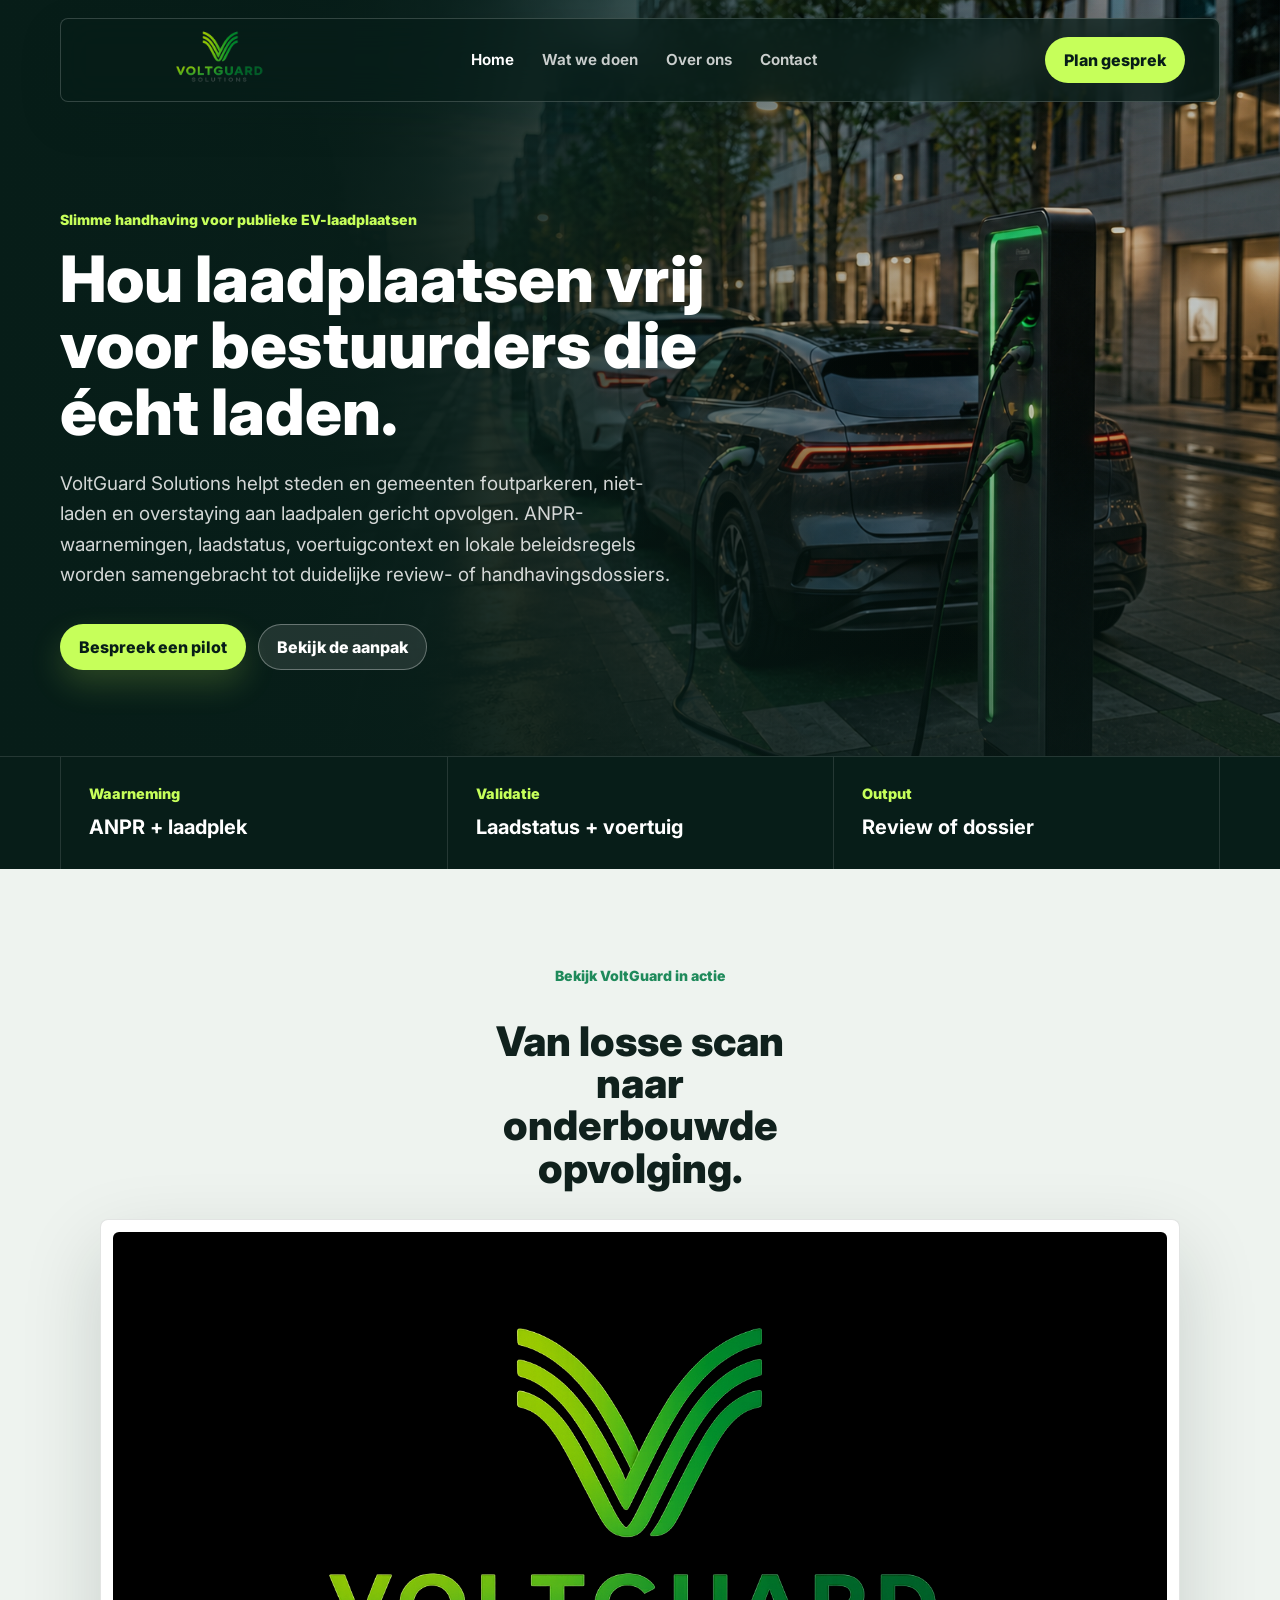
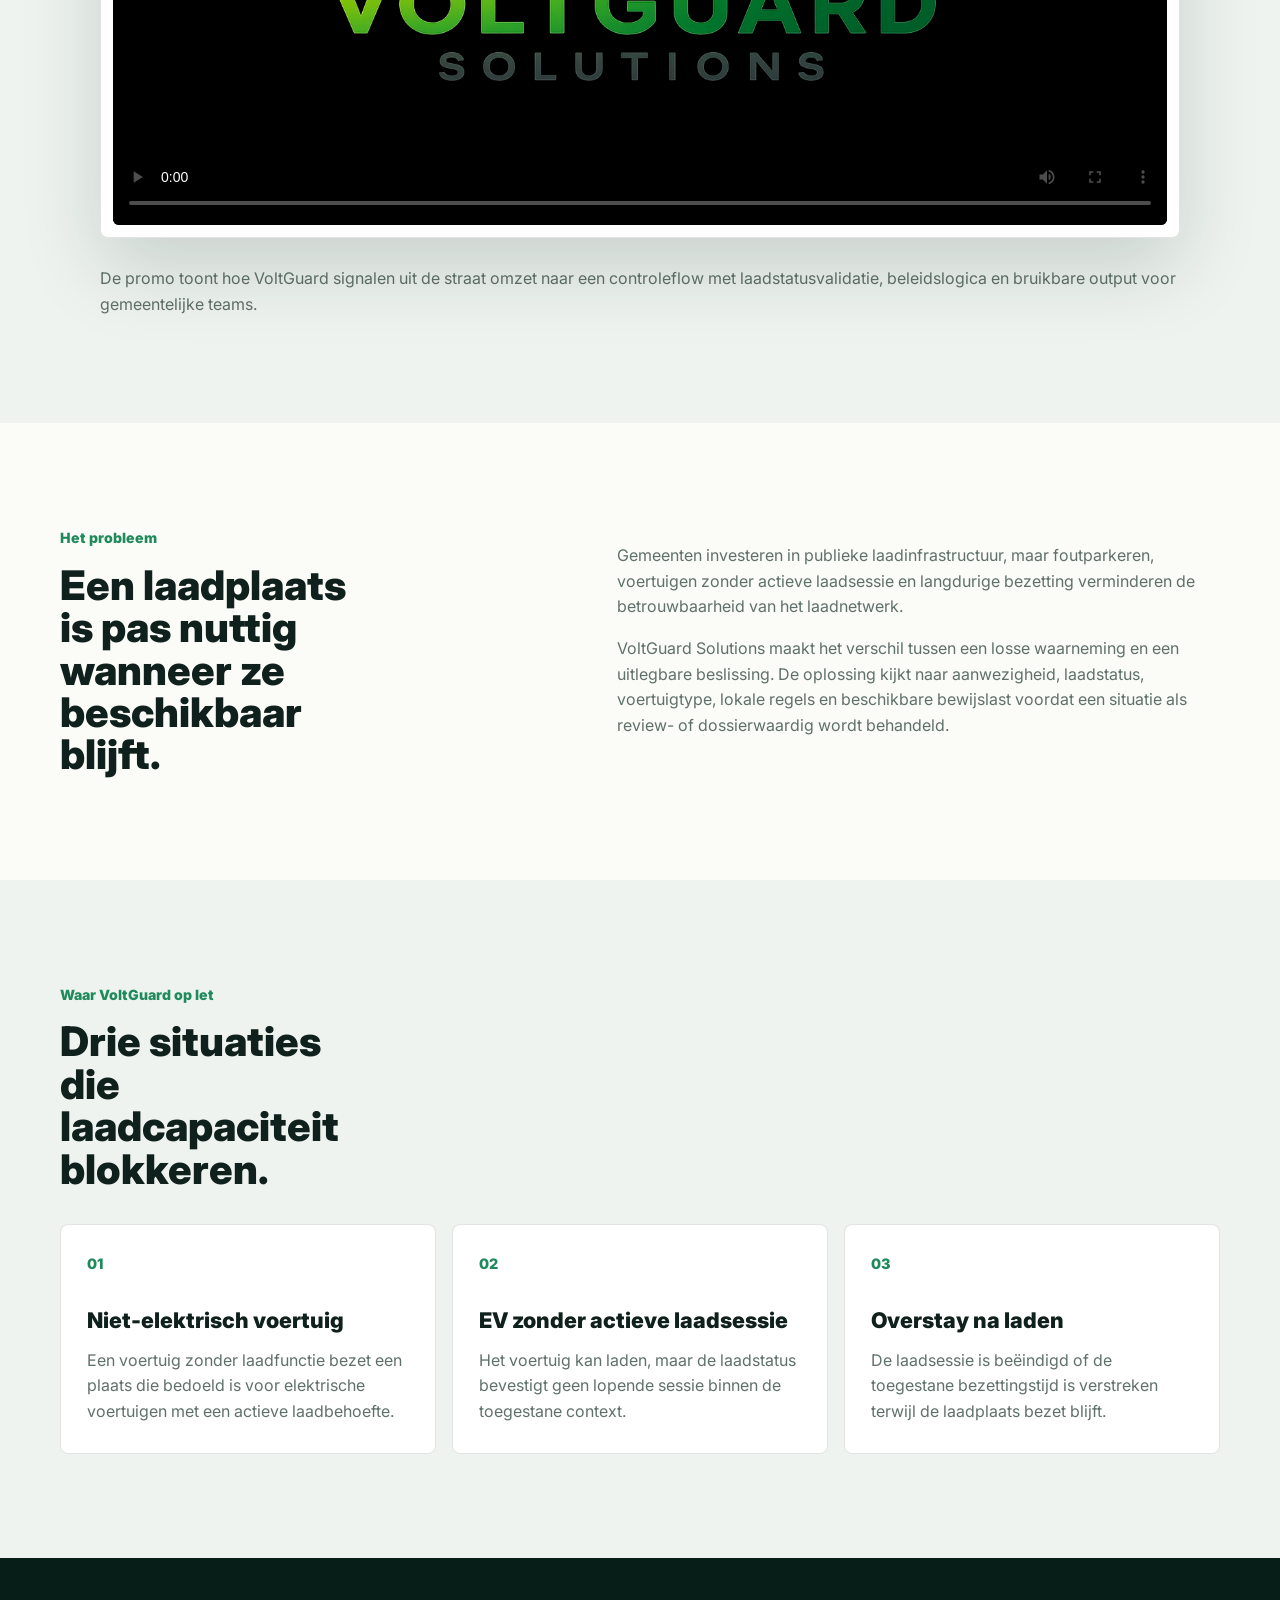
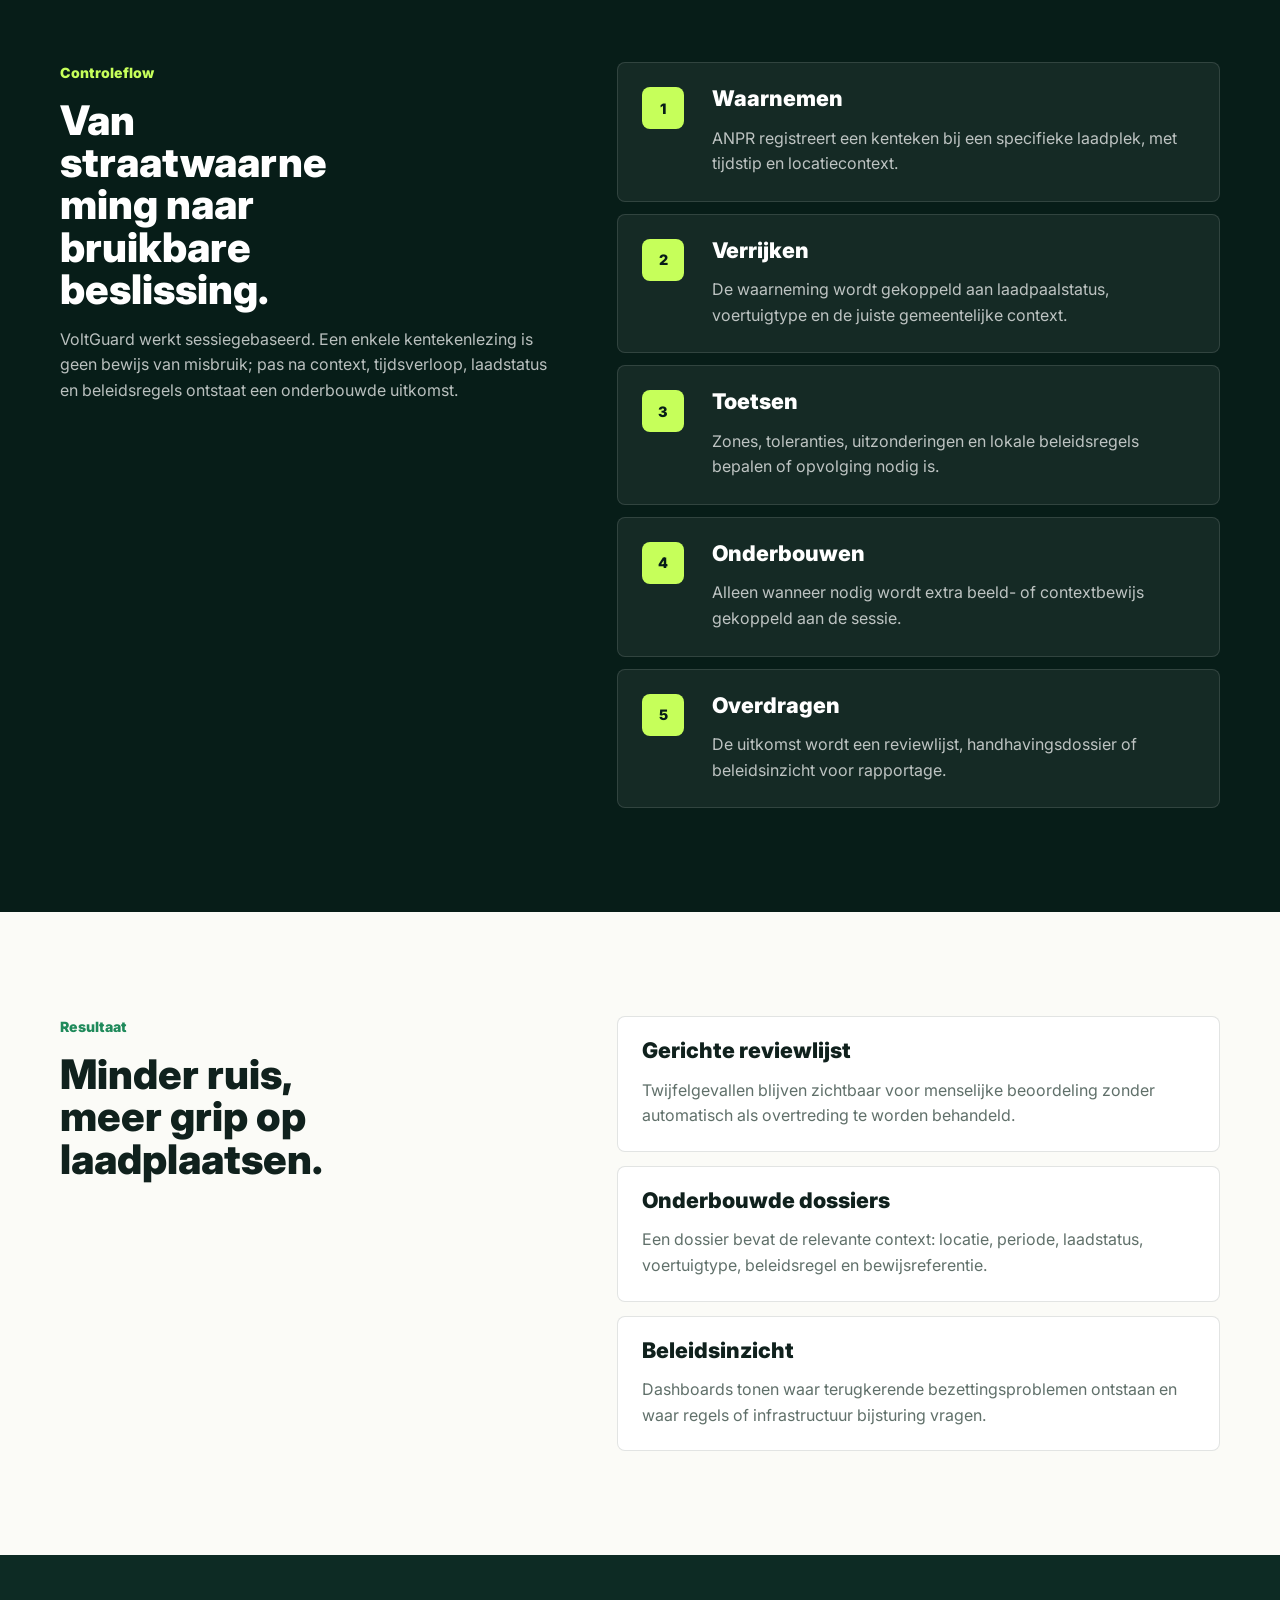
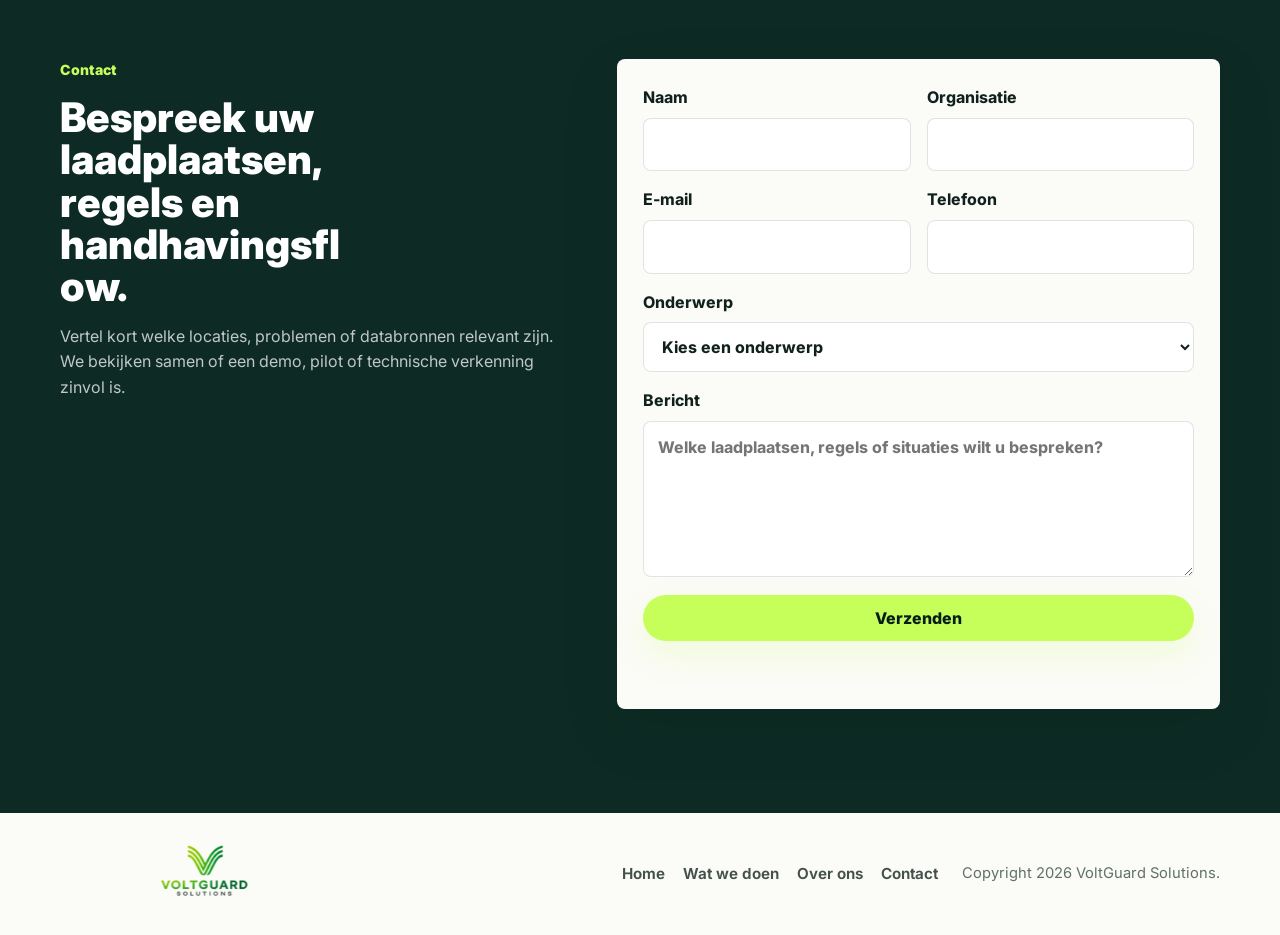
==== commit 4c414389: "site update" ====
--- a/index.html
+++ b/index.html
@@ -4,20 +4,20 @@
   <meta name="google-site-verification" content="eCS3VljCIB4j2xvNQY7IN8n4BhXvLf1OauFYmqvjeEI">
   <meta charset="UTF-8">
   <meta name="viewport" content="width=device-width, initial-scale=1.0">
-  <title>VoltGuard Solutions | Laadpaalhandhaving voor gemeenten</title>
-  <meta name="description" content="VoltGuard Solutions helpt steden en gemeenten EV-laadplaatsen beschikbaar houden met laadplaatscontrole, laadstatusvalidatie, ANPR-signalen en duidelijke dossieropbouw.">
+  <title>VoltGuard Solutions | Slimme laadpaalhandhaving voor gemeenten</title>
+  <meta name="description" content="VoltGuard Solutions helpt steden en gemeenten publieke EV-laadplaatsen vrijhouden met ANPR-waarnemingen, laadstatusvalidatie, lokale beleidsregels, bewijsbeheer en duidelijke dossieropbouw.">
   <meta name="robots" content="index,follow">
   <meta name="theme-color" content="#071d18">
   <link rel="canonical" href="https://voltguardsolutions.be/">
   <meta property="og:type" content="website">
   <meta property="og:locale" content="nl_BE">
-  <meta property="og:title" content="VoltGuard Solutions | Laadpaalhandhaving voor gemeenten">
-  <meta property="og:description" content="Een uitlegbare controleflow voor EV-laadplaatsen: detectie, laadstatus, beleidsregels en dossieropbouw.">
+  <meta property="og:title" content="VoltGuard Solutions | Slimme laadpaalhandhaving voor gemeenten">
+  <meta property="og:description" content="Van ANPR-waarneming naar uitlegbare review- of handhavingscase voor publieke EV-laadplaatsen.">
   <meta property="og:url" content="https://voltguardsolutions.be/">
   <meta property="og:image" content="https://voltguardsolutions.be/assets/hero-ev-enforcement.png">
   <meta name="twitter:card" content="summary_large_image">
-  <meta name="twitter:title" content="VoltGuard Solutions | Laadpaalhandhaving voor gemeenten">
-  <meta name="twitter:description" content="Laadplaatscontrole en dossieropbouw voor steden en gemeenten die EV-laadplaatsen bruikbaar willen houden.">
+  <meta name="twitter:title" content="VoltGuard Solutions | Slimme laadpaalhandhaving voor gemeenten">
+  <meta name="twitter:description" content="ANPR, laadstatus, voertuigcontext en lokale regels samengebracht in één controleflow voor publieke EV-laadplaatsen.">
   <meta name="twitter:image" content="https://voltguardsolutions.be/assets/hero-ev-enforcement.png">
   <link rel="icon" type="image/png" href="FINAL.png">
   <link rel="preconnect" href="https://fonts.googleapis.com">
@@ -32,7 +32,7 @@
     "name": "VoltGuard Solutions",
     "url": "https://voltguardsolutions.be/",
     "logo": "https://voltguardsolutions.be/FINAL.png",
-    "description": "VoltGuard Solutions ondersteunt lokale overheden met laadplaatscontrole en laadpaalhandhaving voor EV-laadplaatsen.",
+    "description": "VoltGuard Solutions ondersteunt lokale overheden met slimme laadpaalhandhaving, laadstatusvalidatie en dossieropbouw voor publieke EV-laadplaatsen.",
     "image": "https://voltguardsolutions.be/assets/hero-ev-enforcement.png"
   }
   </script>
@@ -69,9 +69,9 @@
       <div class="hero-shade" aria-hidden="true"></div>
       <div class="container hero-content">
         <div class="hero-copy">
-          <p class="eyebrow">EV-laadplaatsen beschikbaar houden</p>
-          <h1>Handhaving voor <span class="hero-title-line">EV-laadplaatsen</span></h1>
-          <p class="hero-lede">VoltGuard Solutions brengt detectie, laadstatus, lokale regels en bewijs samen in een controleflow die handhaving helpt beslissen wat echt opvolging verdient.</p>
+          <p class="eyebrow">Slimme handhaving voor publieke EV-laadplaatsen</p>
+          <h1>Hou laadplaatsen vrij voor bestuurders die écht laden.</h1>
+          <p class="hero-lede">VoltGuard Solutions helpt steden en gemeenten foutparkeren, niet-laden en overstaying aan laadpalen gericht opvolgen. ANPR-waarnemingen, laadstatus, voertuigcontext en lokale beleidsregels worden samengebracht tot duidelijke review- of handhavingsdossiers.</p>
           <div class="hero-actions">
             <a class="button button-primary" href="#contact">Bespreek een pilot</a>
             <a class="button button-secondary" href="wat-we-doen/">Bekijk de aanpak</a>
@@ -83,16 +83,16 @@
     <section class="metric-strip" aria-label="Kern van de oplossing">
       <div class="container metric-grid">
         <div>
-          <span>Detectie</span>
-          <strong>ANPR + context</strong>
+          <span>Waarneming</span>
+          <strong>ANPR + laadplek</strong>
         </div>
         <div>
           <span>Validatie</span>
-          <strong>Laadstatus</strong>
+          <strong>Laadstatus + voertuig</strong>
         </div>
         <div>
-          <span>Beslissing</span>
-          <strong>Review en dossier</strong>
+          <span>Output</span>
+          <strong>Review of dossier</strong>
         </div>
       </div>
     </section>
@@ -101,14 +101,14 @@
       <div class="container video-showcase">
         <div class="video-showcase-copy">
           <p class="eyebrow">Bekijk VoltGuard in actie</p>
-          <h2 id="promo-video-title">VoltGuard in actie.</h2>
+          <h2 id="promo-video-title">Van losse scan naar onderbouwde opvolging.</h2>
         </div>
         <div class="promo-video-card promo-video-wide" aria-label="VoltGuard Solutions promo video">
           <video controls playsinline preload="metadata" poster="FINAL.png">
             <source src="VoltGuard%20Solutions%20Promo.mp4" type="video/mp4">
           </video>
         </div>
-        <p class="video-support">De promo toont hoe VoltGuard Solutions detectie, laadstatus en beslislogica vertaalt naar een duidelijk proces voor gemeenten.</p>
+        <p class="video-support">De promo toont hoe VoltGuard signalen uit de straat omzet naar een controleflow met laadstatusvalidatie, beleidslogica en bruikbare output voor gemeentelijke teams.</p>
       </div>
     </section>
 
@@ -116,11 +116,11 @@
       <div class="container intro-grid">
         <div class="section-heading">
           <p class="eyebrow">Het probleem</p>
-          <h2>Laadplaatsen moeten vrij blijven.</h2>
+          <h2>Een laadplaats is pas nuttig wanneer ze beschikbaar blijft.</h2>
         </div>
         <div class="intro-copy">
-          <p>Gemeenten investeren in publieke laadinfrastructuur, maar foutparkeren, niet-laden en langdurig bezet houden maken die infrastructuur minder betrouwbaar. VoltGuard Solutions helpt het verschil maken tussen een los signaal en een uitlegbare handhavingsbeslissing.</p>
-          <p>De oplossing is gebouwd voor publieke teams die duidelijke context nodig hebben: waar stond het voertuig, wat is de laadstatus, welke regel geldt lokaal en is de situatie dossierwaardig?</p>
+          <p>Gemeenten investeren in publieke laadinfrastructuur, maar foutparkeren, voertuigen zonder actieve laadsessie en langdurige bezetting verminderen de betrouwbaarheid van het laadnetwerk.</p>
+          <p>VoltGuard Solutions maakt het verschil tussen een losse waarneming en een uitlegbare beslissing. De oplossing kijkt naar aanwezigheid, laadstatus, voertuigtype, lokale regels en beschikbare bewijslast voordat een situatie als review- of dossierwaardig wordt behandeld.</p>
         </div>
       </div>
     </section>
@@ -129,23 +129,23 @@
       <div class="container">
         <div class="section-heading wide">
           <p class="eyebrow">Waar VoltGuard op let</p>
-          <h2>Drie typische blokkades.</h2>
+          <h2>Drie situaties die laadcapaciteit blokkeren.</h2>
         </div>
         <div class="issue-grid">
           <article class="issue-card">
             <span>01</span>
             <h3>Niet-elektrisch voertuig</h3>
-            <p>Een wagen zonder laadfunctie bezet een plek die bedoeld is voor een actieve laadsessie.</p>
+            <p>Een voertuig zonder laadfunctie bezet een plaats die bedoeld is voor elektrische voertuigen met een actieve laadbehoefte.</p>
           </article>
           <article class="issue-card">
             <span>02</span>
-            <h3>EV zonder actieve sessie</h3>
-            <p>Het voertuig kan laden, maar de laadstatus bevestigt geen lopende sessie.</p>
+            <h3>EV zonder actieve laadsessie</h3>
+            <p>Het voertuig kan laden, maar de laadstatus bevestigt geen lopende sessie binnen de toegestane context.</p>
           </article>
           <article class="issue-card">
             <span>03</span>
             <h3>Overstay na laden</h3>
-            <p>De laadsessie is voorbij of de toegestane tijd verstreken terwijl de plaats bezet blijft.</p>
+            <p>De laadsessie is beëindigd of de toegestane bezettingstijd is verstreken terwijl de laadplaats bezet blijft.</p>
           </article>
         </div>
       </div>
@@ -156,66 +156,66 @@
         <div class="section-heading sticky-heading">
           <p class="eyebrow">Controleflow</p>
           <h2>Van straatwaarneming naar bruikbare beslissing.</h2>
-          <p>VoltGuard beoordeelt niet op basis van een losse scan. De flow verrijkt, toetst en ordent de informatie voordat er een case ontstaat.</p>
+          <p>VoltGuard werkt sessiegebaseerd. Een enkele kentekenlezing is geen bewijs van misbruik; pas na context, tijdsverloop, laadstatus en beleidsregels ontstaat een onderbouwde uitkomst.</p>
         </div>
         <div class="process-list">
           <article>
             <span>1</span>
             <div>
               <h3>Waarnemen</h3>
-              <p>Kenteken, laadplaats, tijdstip en locatie worden vastgelegd.</p>
+              <p>ANPR registreert een kenteken bij een specifieke laadplek, met tijdstip en locatiecontext.</p>
             </div>
           </article>
           <article>
             <span>2</span>
             <div>
               <h3>Verrijken</h3>
-              <p>Voertuigtype, laadstatus en relevante bronnen vullen het signaal aan.</p>
+              <p>De waarneming wordt gekoppeld aan laadpaalstatus, voertuigtype en de juiste gemeentelijke context.</p>
             </div>
           </article>
           <article>
             <span>3</span>
             <div>
               <h3>Toetsen</h3>
-              <p>Lokale regels, zones, toleranties en uitzonderingen bepalen de beoordeling.</p>
+              <p>Zones, toleranties, uitzonderingen en lokale beleidsregels bepalen of opvolging nodig is.</p>
             </div>
           </article>
           <article>
             <span>4</span>
             <div>
               <h3>Onderbouwen</h3>
-              <p>Alleen waar nodig wordt extra bewijs gekoppeld aan de case.</p>
+              <p>Alleen wanneer nodig wordt extra beeld- of contextbewijs gekoppeld aan de sessie.</p>
             </div>
           </article>
           <article>
             <span>5</span>
             <div>
-              <h3>Uitsturen</h3>
-              <p>De uitkomst wordt review, dossier of dashboardinzicht voor beleid.</p>
-            </div>
-          </article>
-        </div>
-      </div>
-    </section>
-
-    <section class="section band-light">
+              <h3>Overdragen</h3>
+              <p>De uitkomst wordt een reviewlijst, handhavingsdossier of beleidsinzicht voor rapportage.</p>
+            </div>
+          </article>
+        </div>
+      </div>
+    </section>
+
+    <section class="section band-white">
       <div class="container outcome-grid">
         <div class="section-heading">
           <p class="eyebrow">Resultaat</p>
-          <h2>Minder ruis, meer grip.</h2>
+          <h2>Minder ruis, meer grip op laadplaatsen.</h2>
         </div>
         <div class="outcome-panel">
           <article>
-            <h3>Heldere reviewlijst</h3>
-            <p>Twijfelgevallen blijven zichtbaar zonder meteen als dossier te worden behandeld.</p>
+            <h3>Gerichte reviewlijst</h3>
+            <p>Twijfelgevallen blijven zichtbaar voor menselijke beoordeling zonder automatisch als overtreding te worden behandeld.</p>
           </article>
           <article>
             <h3>Onderbouwde dossiers</h3>
-            <p>Een case bevat context over locatie, tijd, status en de toegepaste beleidsregel.</p>
-          </article>
-          <article>
-            <h3>Patronen in beeld</h3>
-            <p>Dashboards tonen waar bezetting, misbruik en terugkerende knelpunten ontstaan.</p>
+            <p>Een dossier bevat de relevante context: locatie, periode, laadstatus, voertuigtype, beleidsregel en bewijsreferentie.</p>
+          </article>
+          <article>
+            <h3>Beleidsinzicht</h3>
+            <p>Dashboards tonen waar terugkerende bezettingsproblemen ontstaan en waar regels of infrastructuur bijsturing vragen.</p>
           </article>
         </div>
       </div>
@@ -225,8 +225,8 @@
       <div class="container contact-grid">
         <div class="section-heading">
           <p class="eyebrow">Contact</p>
-          <h2>Bespreek uw laadplaatsen, regels en handhavingsvragen.</h2>
-          <p>Vertel kort welke situatie speelt. We nemen contact op om te bekijken of een demo, pilot of technische verkenning zinvol is.</p>
+          <h2>Bespreek uw laadplaatsen, regels en handhavingsflow.</h2>
+          <p>Vertel kort welke locaties, problemen of databronnen relevant zijn. We bekijken samen of een demo, pilot of technische verkenning zinvol is.</p>
         </div>
         <form class="contact-form" data-mail-form>
           <div class="form-grid">
@@ -258,7 +258,7 @@
             </label>
             <label class="full">
               <span>Bericht</span>
-              <textarea name="Bericht" rows="5" placeholder="Welke laadplaatsen of situaties wilt u bespreken?" required></textarea>
+              <textarea name="Bericht" rows="5" placeholder="Welke laadplaatsen, regels of situaties wilt u bespreken?" required></textarea>
             </label>
           </div>
           <button class="button button-primary" type="submit">Verzenden</button>
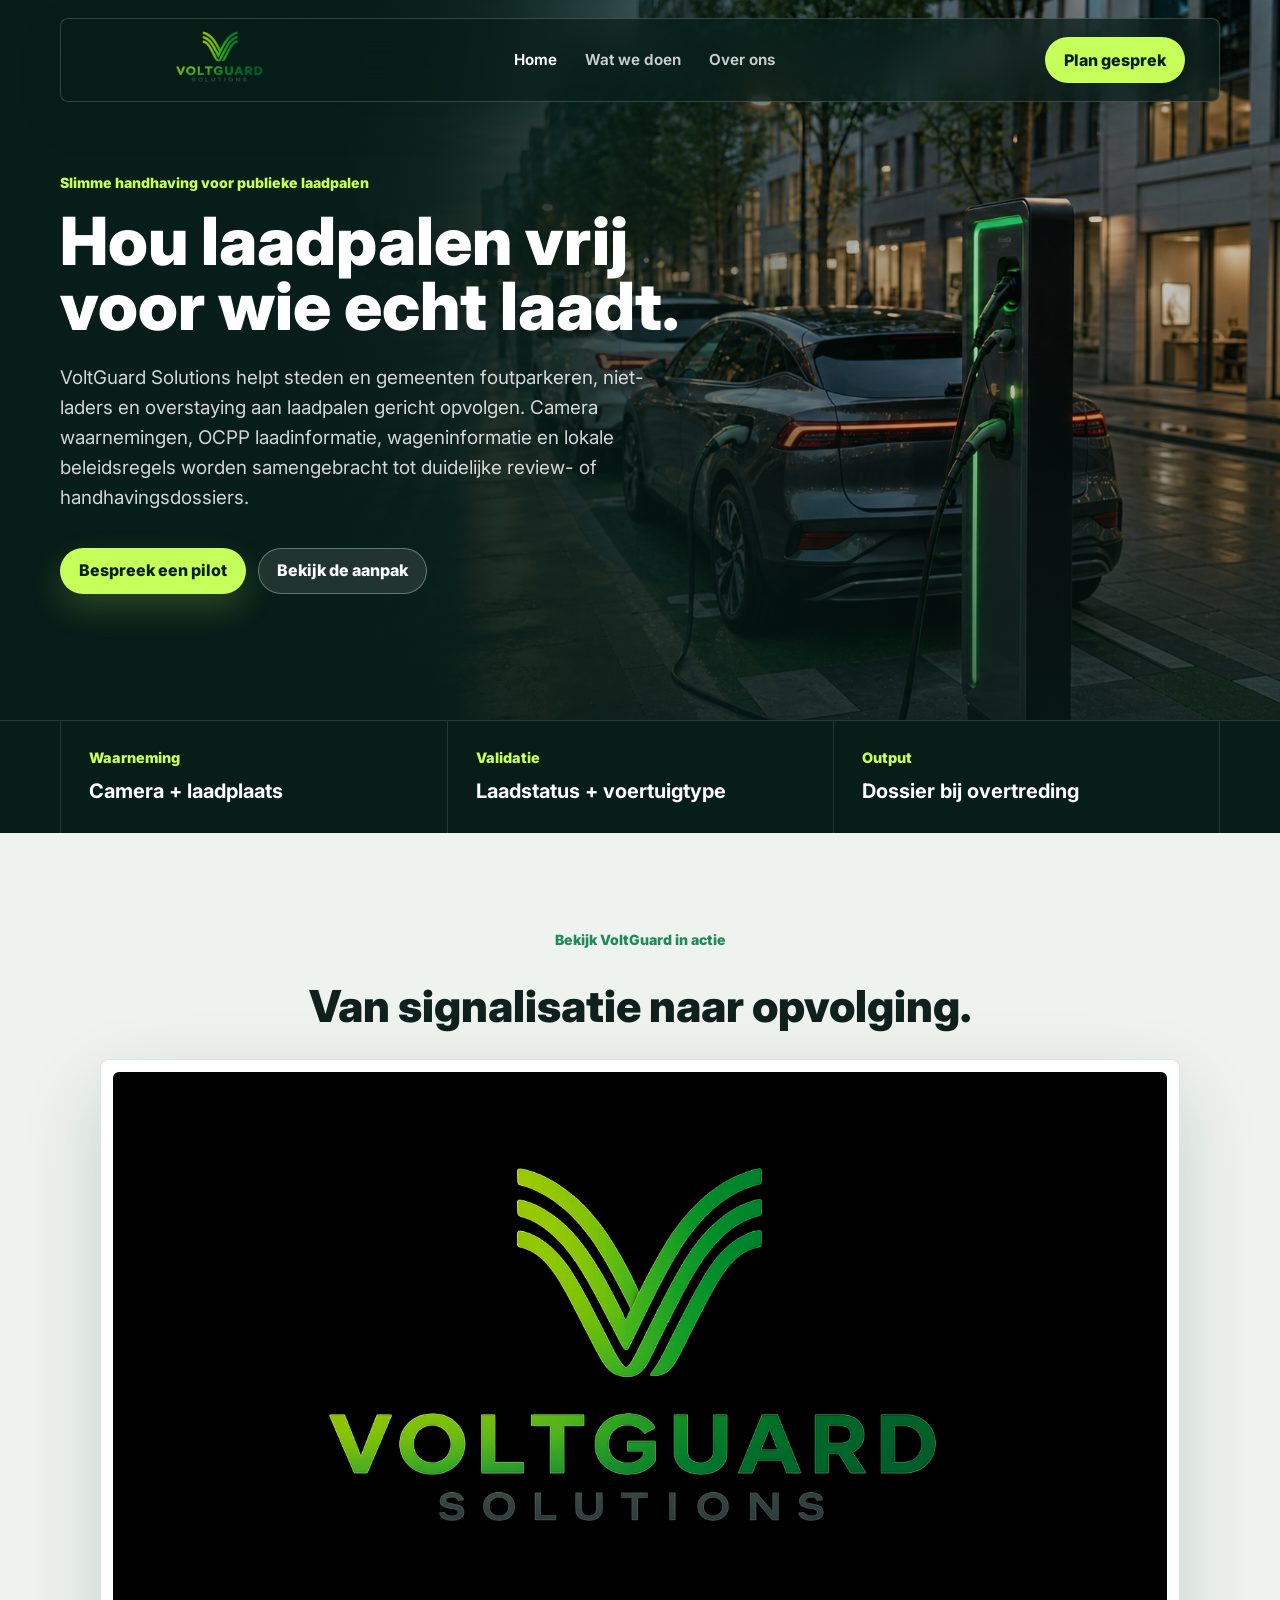
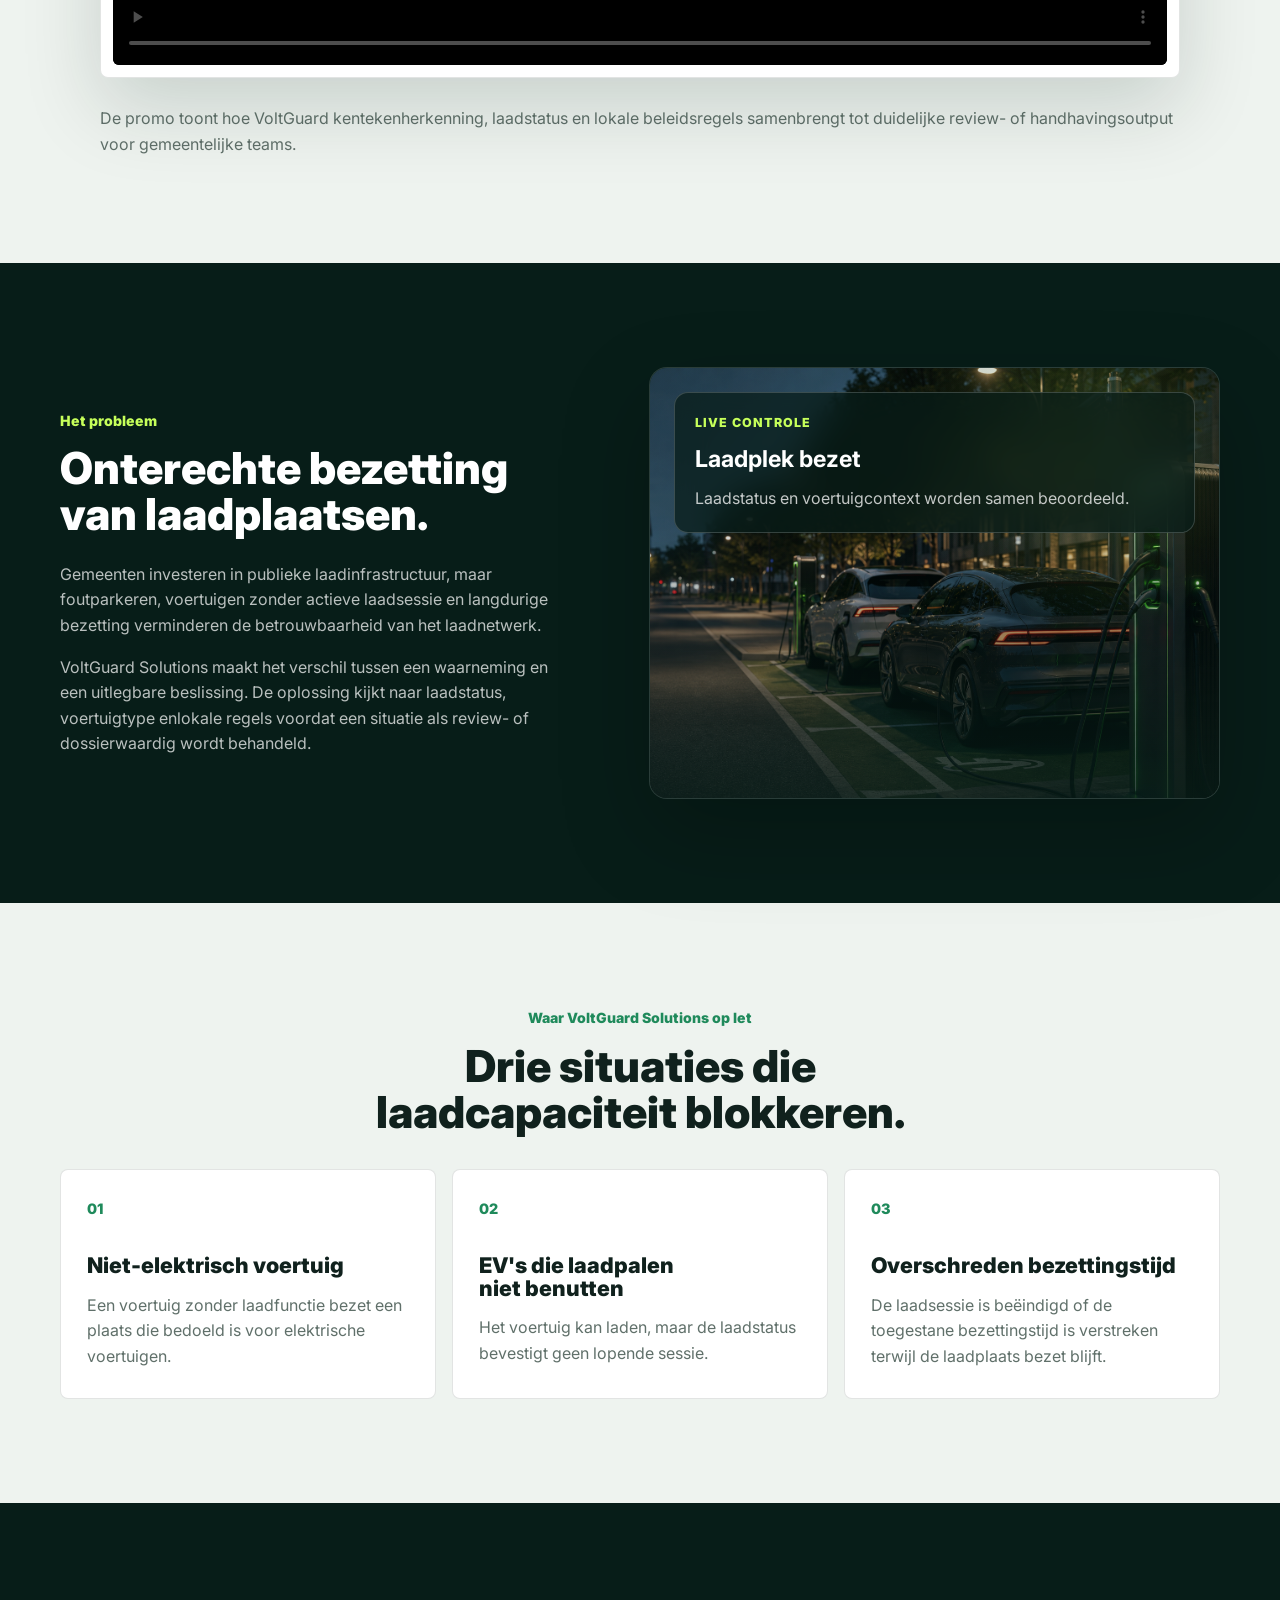
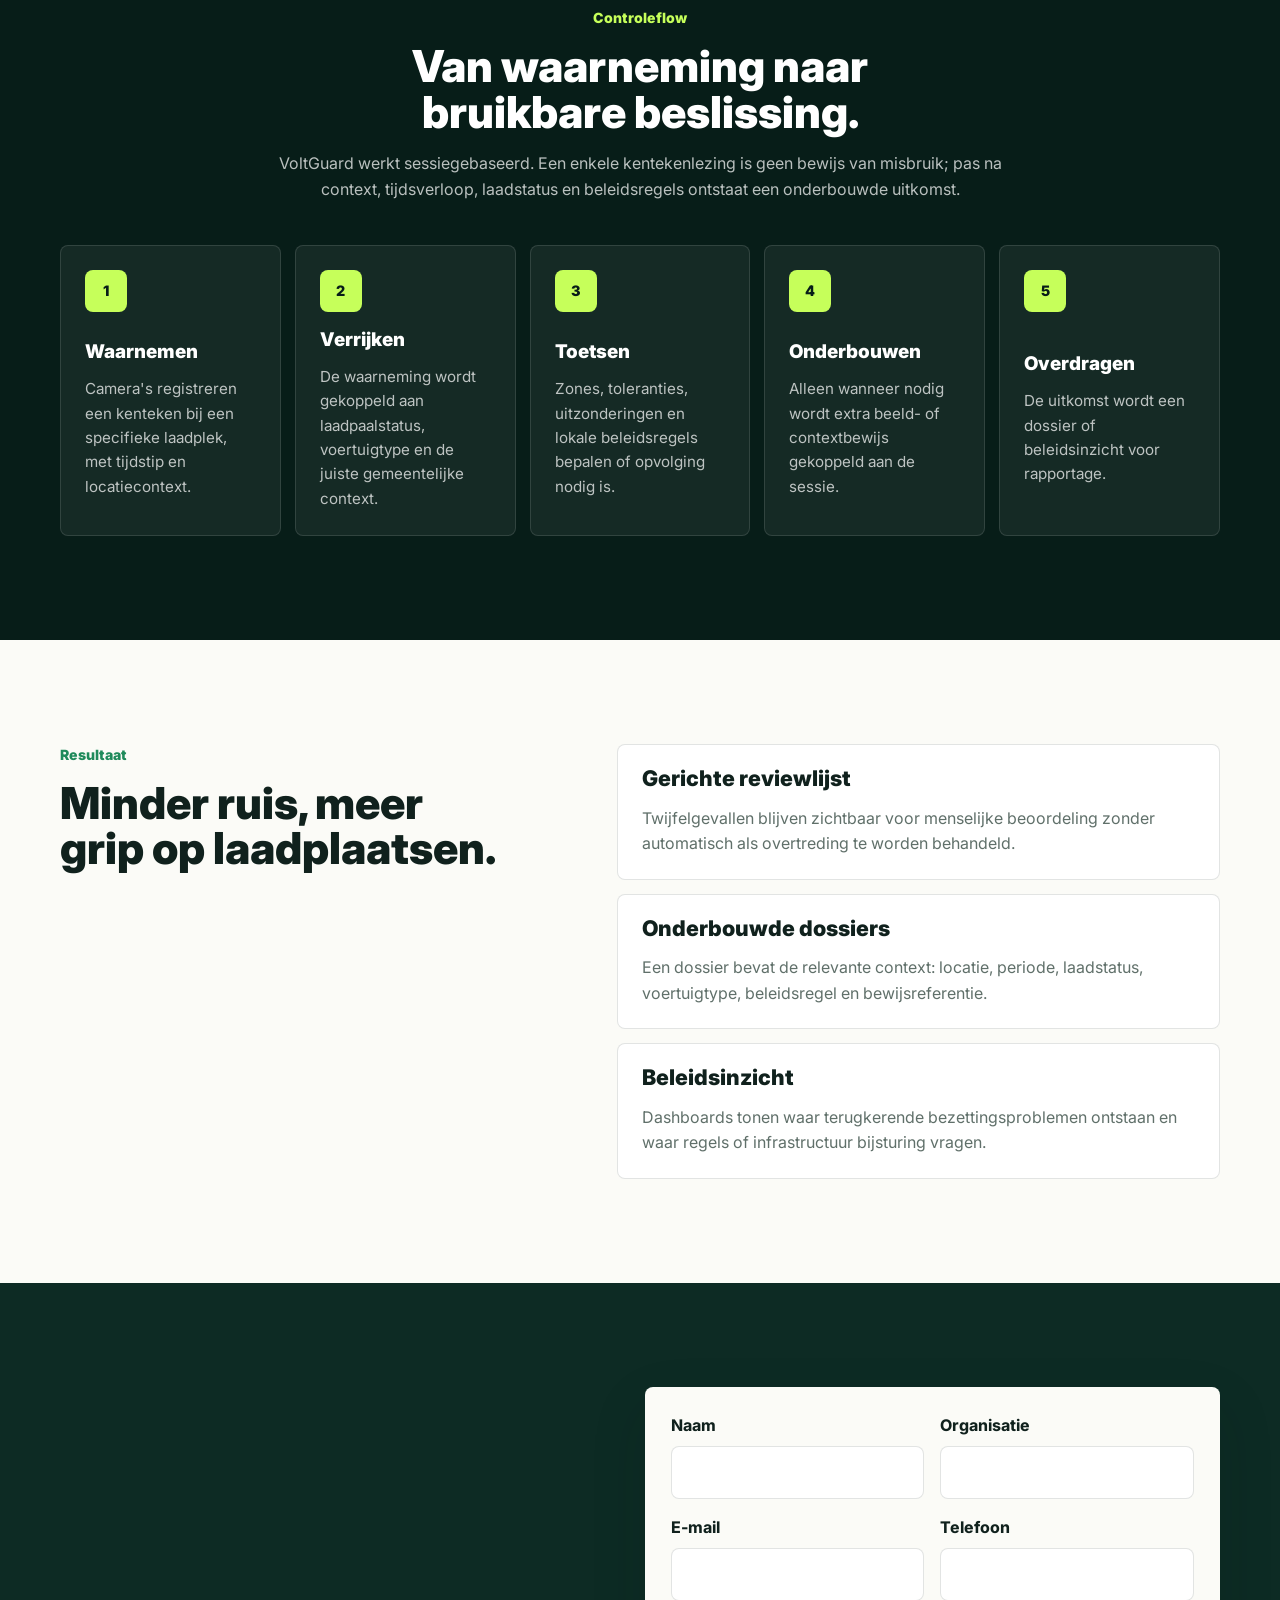
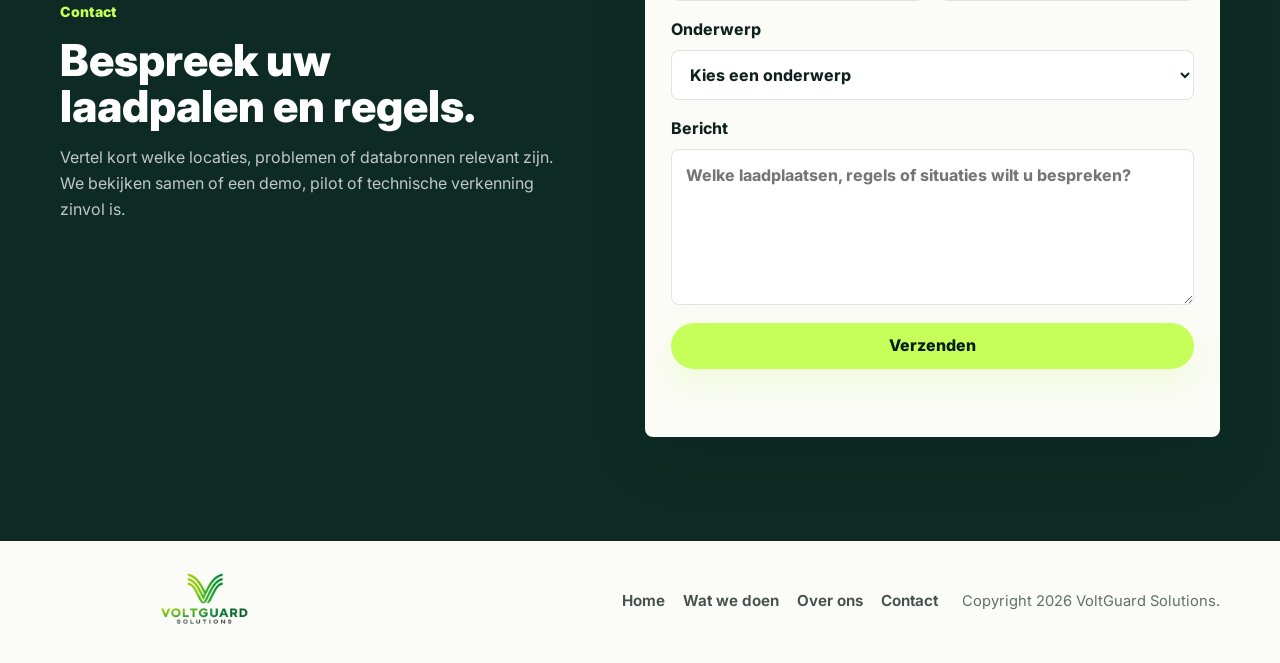
==== commit eaa6734e: "ret" ====
--- a/index.html
+++ b/index.html
@@ -5,19 +5,19 @@
   <meta charset="UTF-8">
   <meta name="viewport" content="width=device-width, initial-scale=1.0">
   <title>VoltGuard Solutions | Slimme laadpaalhandhaving voor gemeenten</title>
-  <meta name="description" content="VoltGuard Solutions helpt steden en gemeenten publieke EV-laadplaatsen vrijhouden met ANPR-waarnemingen, laadstatusvalidatie, lokale beleidsregels, bewijsbeheer en duidelijke dossieropbouw.">
+  <meta name="description" content="VoltGuard Solutions helpt steden en gemeenten publieke laadpalen vrijhouden met ANPR-waarnemingen, laadstatusvalidatie, lokale beleidsregels, bewijsbeheer en duidelijke dossieropbouw.">
   <meta name="robots" content="index,follow">
   <meta name="theme-color" content="#071d18">
   <link rel="canonical" href="https://voltguardsolutions.be/">
   <meta property="og:type" content="website">
   <meta property="og:locale" content="nl_BE">
   <meta property="og:title" content="VoltGuard Solutions | Slimme laadpaalhandhaving voor gemeenten">
-  <meta property="og:description" content="Van ANPR-waarneming naar uitlegbare review- of handhavingscase voor publieke EV-laadplaatsen.">
+  <meta property="og:description" content="Van ANPR-waarneming naar uitlegbare review- of handhavingscase voor publieke laadpalen.">
   <meta property="og:url" content="https://voltguardsolutions.be/">
   <meta property="og:image" content="https://voltguardsolutions.be/assets/hero-ev-enforcement.png">
   <meta name="twitter:card" content="summary_large_image">
   <meta name="twitter:title" content="VoltGuard Solutions | Slimme laadpaalhandhaving voor gemeenten">
-  <meta name="twitter:description" content="ANPR, laadstatus, voertuigcontext en lokale regels samengebracht in één controleflow voor publieke EV-laadplaatsen.">
+  <meta name="twitter:description" content="ANPR, laadstatus, voertuigcontext en lokale regels samengebracht in één controleflow voor publieke laadpalen.">
   <meta name="twitter:image" content="https://voltguardsolutions.be/assets/hero-ev-enforcement.png">
   <link rel="icon" type="image/png" href="FINAL.png">
   <link rel="preconnect" href="https://fonts.googleapis.com">
@@ -32,7 +32,7 @@
     "name": "VoltGuard Solutions",
     "url": "https://voltguardsolutions.be/",
     "logo": "https://voltguardsolutions.be/FINAL.png",
-    "description": "VoltGuard Solutions ondersteunt lokale overheden met slimme laadpaalhandhaving, laadstatusvalidatie en dossieropbouw voor publieke EV-laadplaatsen.",
+    "description": "VoltGuard Solutions ondersteunt lokale overheden met slimme laadpaalhandhaving, laadstatusvalidatie en dossieropbouw voor publieke laadpalen.",
     "image": "https://voltguardsolutions.be/assets/hero-ev-enforcement.png"
   }
   </script>
@@ -47,7 +47,6 @@
         <a href="./" aria-current="page">Home</a>
         <a href="wat-we-doen/">Wat we doen</a>
         <a href="over-ons/">Over ons</a>
-        <a href="#contact">Contact</a>
       </nav>
       <a class="header-cta" href="#contact">Plan gesprek</a>
       <button class="menu-toggle" type="button" aria-label="Menu openen" aria-expanded="false" aria-controls="mobile-nav">
@@ -59,19 +58,18 @@
       <a href="./" aria-current="page">Home</a>
       <a href="wat-we-doen/">Wat we doen</a>
       <a href="over-ons/">Over ons</a>
-      <a href="#contact">Contact</a>
     </nav>
   </header>
 
   <main>
     <section class="hero home-hero" aria-label="VoltGuard Solutions">
-      <img class="hero-image" src="assets/hero-ev-enforcement.png" alt="EV-laadplaatsen in een stedelijke straat met twee elektrische wagens die laden">
+      <img class="hero-image" src="assets/hero-ev-enforcement.png" alt="Publieke laadpalen in een stedelijke straat met twee elektrische wagens die laden">
       <div class="hero-shade" aria-hidden="true"></div>
       <div class="container hero-content">
         <div class="hero-copy">
-          <p class="eyebrow">Slimme handhaving voor publieke EV-laadplaatsen</p>
-          <h1>Hou laadplaatsen vrij voor bestuurders die écht laden.</h1>
-          <p class="hero-lede">VoltGuard Solutions helpt steden en gemeenten foutparkeren, niet-laden en overstaying aan laadpalen gericht opvolgen. ANPR-waarnemingen, laadstatus, voertuigcontext en lokale beleidsregels worden samengebracht tot duidelijke review- of handhavingsdossiers.</p>
+          <p class="eyebrow">Slimme handhaving voor publieke laadpalen</p>
+          <h1>Hou laadpalen vrij voor wie echt laadt.</h1>
+          <p class="hero-lede">VoltGuard Solutions helpt steden en gemeenten foutparkeren, niet-laders en overstaying aan laadpalen gericht opvolgen. Camera waarnemingen, OCPP laadinformatie, wageninformatie en lokale beleidsregels worden samengebracht tot duidelijke review- of handhavingsdossiers.</p>
           <div class="hero-actions">
             <a class="button button-primary" href="#contact">Bespreek een pilot</a>
             <a class="button button-secondary" href="wat-we-doen/">Bekijk de aanpak</a>
@@ -84,15 +82,15 @@
       <div class="container metric-grid">
         <div>
           <span>Waarneming</span>
-          <strong>ANPR + laadplek</strong>
+          <strong>Camera + laadplaats</strong>
         </div>
         <div>
           <span>Validatie</span>
-          <strong>Laadstatus + voertuig</strong>
+          <strong>Laadstatus + voertuigtype</strong>
         </div>
         <div>
           <span>Output</span>
-          <strong>Review of dossier</strong>
+          <strong>Dossier bij overtreding</strong>
         </div>
       </div>
     </section>
@@ -101,26 +99,36 @@
       <div class="container video-showcase">
         <div class="video-showcase-copy">
           <p class="eyebrow">Bekijk VoltGuard in actie</p>
-          <h2 id="promo-video-title">Van losse scan naar onderbouwde opvolging.</h2>
+          <h2 id="promo-video-title">Van signalisatie naar opvolging.</h2>
         </div>
         <div class="promo-video-card promo-video-wide" aria-label="VoltGuard Solutions promo video">
           <video controls playsinline preload="metadata" poster="FINAL.png">
             <source src="VoltGuard%20Solutions%20Promo.mp4" type="video/mp4">
           </video>
         </div>
-        <p class="video-support">De promo toont hoe VoltGuard signalen uit de straat omzet naar een controleflow met laadstatusvalidatie, beleidslogica en bruikbare output voor gemeentelijke teams.</p>
-      </div>
-    </section>
-
-    <section class="section band-white">
-      <div class="container intro-grid">
-        <div class="section-heading">
-          <p class="eyebrow">Het probleem</p>
-          <h2>Een laadplaats is pas nuttig wanneer ze beschikbaar blijft.</h2>
-        </div>
-        <div class="intro-copy">
-          <p>Gemeenten investeren in publieke laadinfrastructuur, maar foutparkeren, voertuigen zonder actieve laadsessie en langdurige bezetting verminderen de betrouwbaarheid van het laadnetwerk.</p>
-          <p>VoltGuard Solutions maakt het verschil tussen een losse waarneming en een uitlegbare beslissing. De oplossing kijkt naar aanwezigheid, laadstatus, voertuigtype, lokale regels en beschikbare bewijslast voordat een situatie als review- of dossierwaardig wordt behandeld.</p>
+        <p class="video-support">De promo toont hoe VoltGuard kentekenherkenning, laadstatus en lokale beleidsregels samenbrengt tot duidelijke review- of handhavingsoutput voor gemeentelijke teams.</p>
+      </div>
+    </section>
+
+    <section class="section band-dark">
+      <div class="container intro-grid problem-intro">
+        <div class="problem-intro-copy">
+          <div class="section-heading">
+            <p class="eyebrow">Het probleem</p>
+            <h2>Onterechte bezetting van laadplaatsen.</h2>
+          </div>
+          <div class="intro-copy">
+            <p>Gemeenten investeren in publieke laadinfrastructuur, maar foutparkeren, voertuigen zonder actieve laadsessie en langdurige bezetting verminderen de betrouwbaarheid van het laadnetwerk.</p>
+            <p>VoltGuard Solutions maakt het verschil tussen een waarneming en een uitlegbare beslissing. De oplossing kijkt naar laadstatus, voertuigtype enlokale regels voordat een situatie als review- of dossierwaardig wordt behandeld.</p>
+          </div>
+        </div>
+        <div class="problem-visual mission-visual" aria-hidden="true">
+          <img src="assets/mission-laadzekerheid.png" alt="">
+          <div class="problem-visual-card">
+            <span>Live controle</span>
+            <strong>Laadplek bezet</strong>
+            <p>Laadstatus en voertuigcontext worden samen beoordeeld.</p>
+          </div>
         </div>
       </div>
     </section>
@@ -128,23 +136,23 @@
     <section class="section band-light">
       <div class="container">
         <div class="section-heading wide">
-          <p class="eyebrow">Waar VoltGuard op let</p>
+          <p class="eyebrow">Waar VoltGuard Solutions op let</p>
           <h2>Drie situaties die laadcapaciteit blokkeren.</h2>
         </div>
         <div class="issue-grid">
           <article class="issue-card">
             <span>01</span>
             <h3>Niet-elektrisch voertuig</h3>
-            <p>Een voertuig zonder laadfunctie bezet een plaats die bedoeld is voor elektrische voertuigen met een actieve laadbehoefte.</p>
+            <p>Een voertuig zonder laadfunctie bezet een plaats die bedoeld is voor elektrische voertuigen.</p>
           </article>
           <article class="issue-card">
             <span>02</span>
-            <h3>EV zonder actieve laadsessie</h3>
-            <p>Het voertuig kan laden, maar de laadstatus bevestigt geen lopende sessie binnen de toegestane context.</p>
+            <h3>EV's die laadpalen niet benutten</h3>
+            <p>Het voertuig kan laden, maar de laadstatus bevestigt geen lopende sessie.</p>
           </article>
           <article class="issue-card">
             <span>03</span>
-            <h3>Overstay na laden</h3>
+            <h3>Overschreden bezettingstijd</h3>
             <p>De laadsessie is beëindigd of de toegestane bezettingstijd is verstreken terwijl de laadplaats bezet blijft.</p>
           </article>
         </div>
@@ -155,7 +163,7 @@
       <div class="container process-layout">
         <div class="section-heading sticky-heading">
           <p class="eyebrow">Controleflow</p>
-          <h2>Van straatwaarneming naar bruikbare beslissing.</h2>
+          <h2>Van waarneming naar bruikbare beslissing.</h2>
           <p>VoltGuard werkt sessiegebaseerd. Een enkele kentekenlezing is geen bewijs van misbruik; pas na context, tijdsverloop, laadstatus en beleidsregels ontstaat een onderbouwde uitkomst.</p>
         </div>
         <div class="process-list">
@@ -163,7 +171,7 @@
             <span>1</span>
             <div>
               <h3>Waarnemen</h3>
-              <p>ANPR registreert een kenteken bij een specifieke laadplek, met tijdstip en locatiecontext.</p>
+              <p>Camera's registreren een kenteken bij een specifieke laadplek, met tijdstip en locatiecontext.</p>
             </div>
           </article>
           <article>
@@ -191,7 +199,7 @@
             <span>5</span>
             <div>
               <h3>Overdragen</h3>
-              <p>De uitkomst wordt een reviewlijst, handhavingsdossier of beleidsinzicht voor rapportage.</p>
+              <p>De uitkomst wordt een dossier of beleidsinzicht voor rapportage.</p>
             </div>
           </article>
         </div>
@@ -225,7 +233,7 @@
       <div class="container contact-grid">
         <div class="section-heading">
           <p class="eyebrow">Contact</p>
-          <h2>Bespreek uw laadplaatsen, regels en handhavingsflow.</h2>
+          <h2>Bespreek uw laadpalen en regels.</h2>
           <p>Vertel kort welke locaties, problemen of databronnen relevant zijn. We bekijken samen of een demo, pilot of technische verkenning zinvol is.</p>
         </div>
         <form class="contact-form" data-mail-form>
--- a/style.css
+++ b/style.css
@@ -274,8 +274,9 @@
 
 .home-hero {
   display: grid;
-  align-items: end;
-  padding: 142px 0 86px;
+  align-items: start;
+  min-height: min(820px, 80svh);
+  padding: 172px 0 28px;
 }
 
 .hero-image,
@@ -314,7 +315,8 @@
 }
 
 .band-dark .eyebrow,
-.hero .eyebrow {
+.hero .eyebrow,
+.page-hero .eyebrow {
   color: var(--lime);
 }
 
@@ -334,8 +336,10 @@
 }
 
 h1 {
-  max-width: 650px;
-  font-size: 4rem;
+  max-width: 920px;
+  font-size: clamp(4.15rem, 5.15vw, 5.35rem);
+  line-height: 0.98;
+  text-wrap: balance;
 }
 
 .hero-title-line {
@@ -397,8 +401,9 @@
 }
 
 .video-showcase-copy h2 {
-  max-width: 11ch;
-  font-size: 2.55rem;
+  max-width: 28ch;
+  font-size: 2.75rem;
+  text-wrap: balance;
 }
 
 .promo-video-wide {
@@ -494,8 +499,9 @@
 }
 
 .section-heading h2 {
-  max-width: 11ch;
-  font-size: 2.55rem;
+  max-width: 24ch;
+  font-size: 2.75rem;
+  text-wrap: balance;
 }
 
 .section-heading p,
@@ -519,6 +525,7 @@
 }
 
 .band-dark .section-heading p,
+.band-dark .intro-copy p,
 .band-dark .process-list p,
 .band-dark .check-list p {
   color: rgba(255, 255, 255, 0.72);
@@ -530,8 +537,159 @@
 }
 
 .wide {
-  max-width: 790px;
+  max-width: 900px;
   margin-bottom: 34px;
+  margin-left: auto;
+  margin-right: auto;
+  text-align: center;
+}
+
+.wide h2 {
+  max-width: 24ch;
+  margin-left: auto;
+  margin-right: auto;
+}
+
+.problem-intro {
+  grid-template-columns: minmax(0, 0.95fr) minmax(360px, 1.05fr);
+  gap: 72px;
+  align-items: center;
+}
+
+.problem-intro .section-heading {
+  margin-bottom: 24px;
+}
+
+.problem-intro .section-heading h2 {
+  max-width: 20ch;
+}
+
+.problem-intro .intro-copy {
+  max-width: 680px;
+}
+
+.mission-intro {
+  grid-template-columns: minmax(0, 0.9fr) minmax(380px, 1.1fr);
+  gap: 72px;
+  align-items: center;
+}
+
+.mission-copy .section-heading {
+  margin-bottom: 24px;
+}
+
+.mission-copy .section-heading h2 {
+  max-width: 20ch;
+}
+
+.mission-copy .intro-copy {
+  max-width: 660px;
+}
+
+.problem-visual.mission-visual {
+  width: 100%;
+  min-height: 430px;
+}
+
+.problem-visual.mission-visual img {
+  min-height: 430px;
+  object-position: center;
+  opacity: 0.9;
+}
+
+.problem-visual.mission-visual::after {
+  background:
+    linear-gradient(0deg, rgba(7, 29, 24, 0.76), rgba(7, 29, 24, 0.06) 60%),
+    radial-gradient(circle at 78% 18%, rgba(198, 255, 90, 0.2), transparent 34%);
+}
+
+.band-dark .problem-intro .intro-copy p {
+  color: rgba(255, 255, 255, 0.72);
+}
+
+.problem-visual {
+  position: relative;
+  min-height: 420px;
+  overflow: hidden;
+  background: var(--deep);
+  border: 1px solid rgba(255, 255, 255, 0.14);
+  border-radius: 18px;
+  box-shadow: 0 34px 90px rgba(0, 0, 0, 0.24);
+}
+
+.problem-visual img {
+  width: 100%;
+  height: 100%;
+  min-height: 420px;
+  object-fit: cover;
+  object-position: center;
+  opacity: 0.82;
+}
+
+.problem-visual::after {
+  position: absolute;
+  inset: 0;
+  content: "";
+  background:
+    linear-gradient(0deg, rgba(7, 29, 24, 0.82), rgba(7, 29, 24, 0.08) 60%),
+    radial-gradient(circle at 82% 18%, rgba(198, 255, 90, 0.22), transparent 34%);
+}
+
+.problem-visual-card {
+  position: absolute;
+  left: 24px;
+  right: 24px;
+  top: 24px;
+  z-index: 1;
+  padding: 20px;
+  color: var(--white);
+  background: rgba(7, 29, 24, 0.72);
+  border: 1px solid rgba(255, 255, 255, 0.18);
+  border-radius: 14px;
+  backdrop-filter: blur(16px);
+}
+
+.problem-visual-card span {
+  display: block;
+  color: var(--lime);
+  font-size: 0.78rem;
+  font-weight: 850;
+  text-transform: uppercase;
+  letter-spacing: 0.08em;
+}
+
+.problem-visual-card strong {
+  display: block;
+  margin-top: 8px;
+  font-size: 1.45rem;
+}
+
+.problem-visual-card p {
+  margin: 8px 0 0;
+  color: rgba(255, 255, 255, 0.76);
+}
+
+.process-layout {
+  grid-template-columns: 1fr;
+  gap: 42px;
+}
+
+.process-layout .section-heading {
+  max-width: 920px;
+  margin: 0 auto;
+  text-align: center;
+}
+
+.process-layout .section-heading h2 {
+  max-width: 24ch;
+  margin-left: auto;
+  margin-right: auto;
+}
+
+.process-layout .section-heading p {
+  max-width: 780px;
+  margin-left: auto;
+  margin-right: auto;
 }
 
 .issue-grid,
@@ -551,6 +709,7 @@
 .use-grid article {
   min-height: 230px;
   padding: 26px;
+  color: var(--ink);
   background: var(--white);
   border: 1px solid var(--line);
   border-radius: var(--radius-card);
@@ -564,6 +723,12 @@
 .issue-card span {
   color: var(--green);
   margin-bottom: 34px;
+}
+
+.module-card h2,
+.issue-card h3,
+.use-grid h3 {
+  text-wrap: balance;
 }
 
 .issue-card h3,
@@ -575,21 +740,22 @@
 }
 
 .sticky-heading {
-  position: sticky;
-  top: 130px;
+  position: static;
 }
 
 .process-list {
   display: grid;
-  gap: 12px;
+  grid-template-columns: repeat(5, minmax(0, 1fr));
+  gap: 14px;
 }
 
 .process-list article {
   display: grid;
-  grid-template-columns: 52px 1fr;
+  grid-template-columns: 1fr;
   gap: 18px;
   align-items: start;
   padding: 24px;
+  min-height: 270px;
   background: rgba(255, 255, 255, 0.06);
   border: 1px solid rgba(255, 255, 255, 0.12);
   border-radius: var(--radius-card);
@@ -605,6 +771,14 @@
   border-radius: var(--radius-card);
 }
 
+.process-list h3 {
+  font-size: 1.18rem;
+}
+
+.process-list p {
+  font-size: 0.95rem;
+}
+
 .outcome-panel {
   display: grid;
   gap: 14px;
@@ -644,6 +818,15 @@
 
 .contact-section .section-heading p {
   color: rgba(255, 255, 255, 0.74);
+}
+
+.contact-grid {
+  grid-template-columns: minmax(0, 0.95fr) minmax(0, 1.05fr);
+  align-items: center;
+}
+
+.contact-section .section-heading h2 {
+  max-width: 18ch;
 }
 
 .contact-form {
@@ -706,7 +889,10 @@
 }
 
 .page-hero {
-  padding: 174px 0 92px;
+  display: grid;
+  align-items: start;
+  min-height: min(820px, 80svh);
+  padding: 172px 0 28px;
   color: var(--white);
   background:
     linear-gradient(90deg, rgba(7, 29, 24, 0.96), rgba(7, 29, 24, 0.72)),
@@ -714,18 +900,50 @@
 }
 
 .page-hero .page-hero-grid {
-  align-items: end;
+  grid-template-columns: minmax(0, 1fr);
+  align-items: start;
+  gap: 24px;
 }
 
 .page-hero p {
   color: rgba(255, 255, 255, 0.76);
   font-size: 1.08rem;
+}
+
+.page-hero h1 {
+  max-width: 920px;
+  font-size: clamp(3.35rem, 4.7vw, 5rem);
+  line-height: 0.98;
+  text-wrap: balance;
+}
+
+.page-hero-grid > p {
+  max-width: 620px;
 }
 
 .site-footer {
   padding: 32px 0;
   color: var(--ink);
   background: var(--paper);
+}
+
+.footer-dark {
+  color: rgba(255, 255, 255, 0.72);
+  background: var(--deep);
+  border-top: 1px solid rgba(255, 255, 255, 0.12);
+}
+
+.footer-dark .site-footer p,
+.footer-dark p {
+  color: rgba(255, 255, 255, 0.56);
+}
+
+.footer-dark a {
+  color: rgba(255, 255, 255, 0.76);
+}
+
+.footer-dark a:hover {
+  color: var(--lime);
 }
 
 .footer-grid {
@@ -791,6 +1009,10 @@
   .module-grid,
   .use-grid {
     grid-template-columns: 1fr;
+  }
+
+  .process-list {
+    grid-template-columns: repeat(2, minmax(0, 1fr));
   }
 
   .footer-grid {
@@ -963,6 +1185,7 @@
   }
 
   .form-grid,
+  .process-list,
   .process-list article {
     grid-template-columns: 1fr;
   }
@@ -1033,6 +1256,20 @@
   .contact-form {
     text-align: left;
     justify-self: stretch;
+  }
+
+  .problem-visual.mission-visual,
+  .problem-visual.mission-visual img {
+    min-height: 340px;
+  }
+
+  .mission-visual-card {
+    inset: 16px 16px auto;
+    padding: 16px;
+  }
+
+  .mission-visual-card strong {
+    font-size: 1.15rem;
   }
 
   .promo-video-card {
